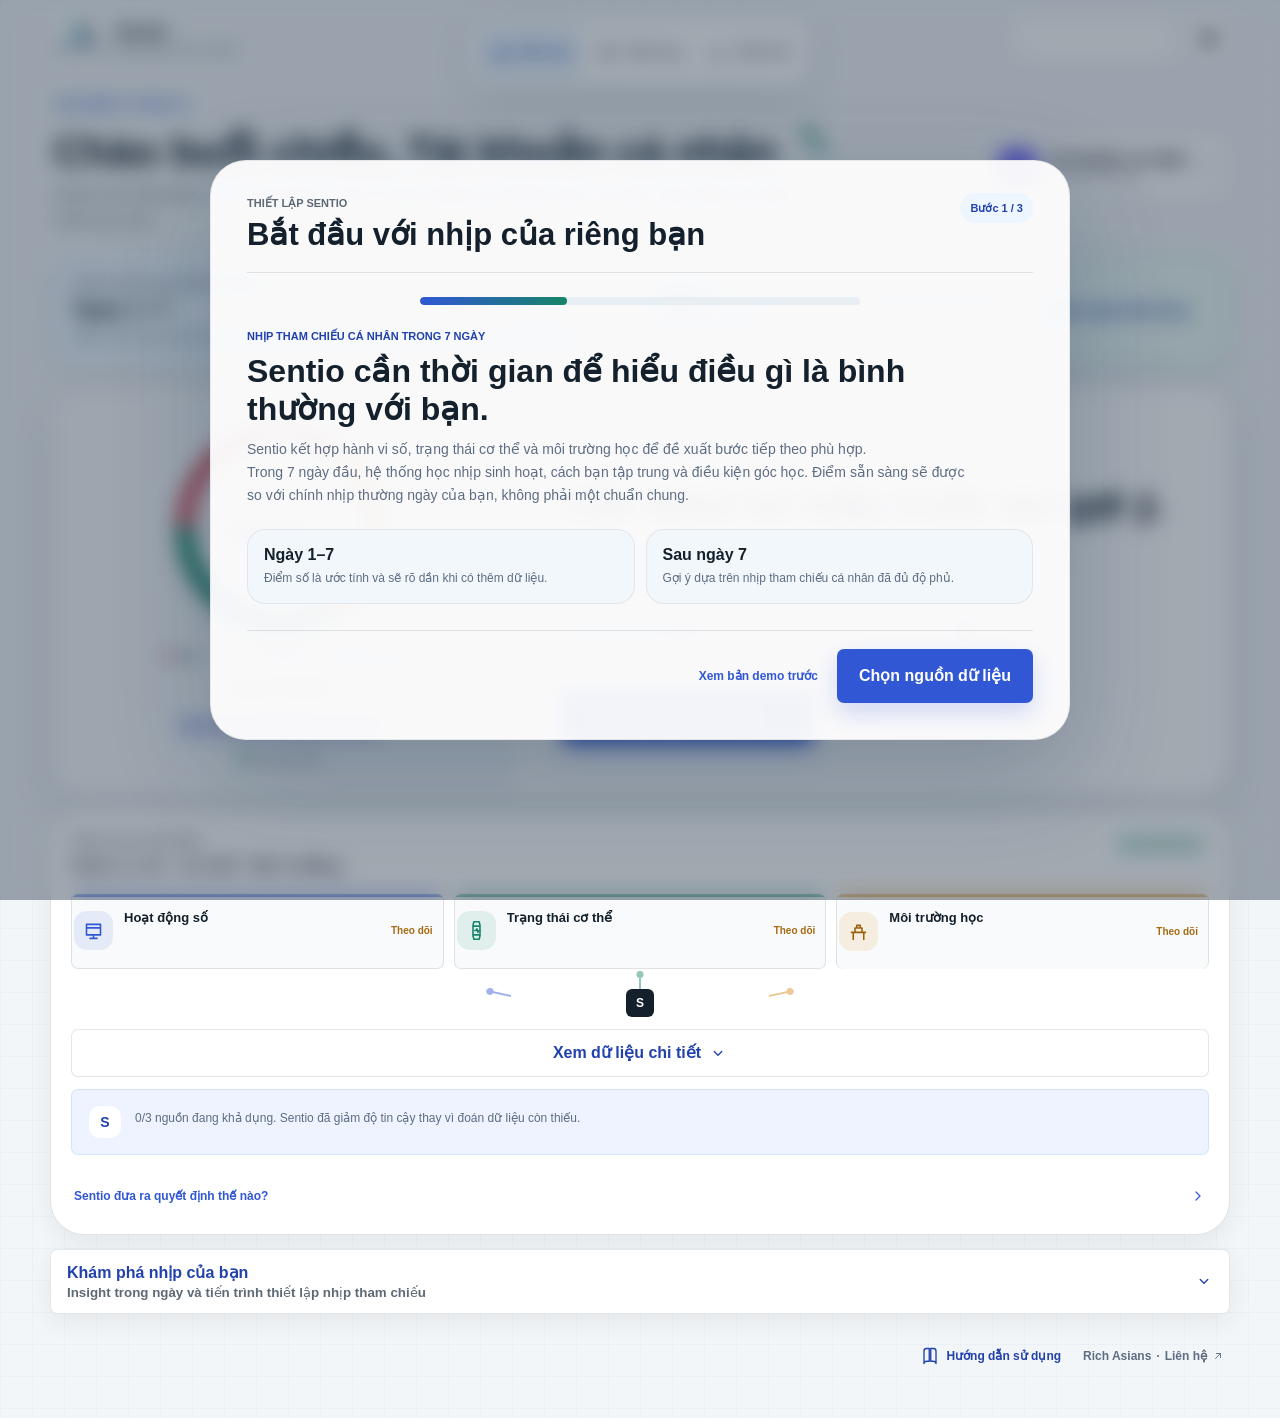
==== index.html @ e5598db5 "Initial commit via Netlify [skip ci]" ====
<!doctype html>
<html lang="vi">
<head>
  <meta charset="utf-8">
  <meta name="viewport" content="width=device-width, initial-scale=1, viewport-fit=cover">
  <meta name="theme-color" content="#f6f7ff">
  <meta name="description" content="Sentio — Study when you're ready.">
  <title>Sentio — Study when you're ready</title>
  <link rel="stylesheet" href="styles.css">
</head>
<body>
  <div class="startup-overlay" id="startupOverlay" aria-live="polite">
    <div class="startup-mark">S</div>
    <p id="startupLabel">Đang đọc tín hiệu hôm nay…</p>
    <div class="startup-line"><i></i></div>
  </div>

  <section class="onboarding-flow" id="onboardingFlow" aria-hidden="true" role="dialog" aria-modal="true" aria-labelledby="onboardingTitle">
    <div class="onboarding-card">
      <header class="onboarding-heading">
        <div>
          <span class="card-label">Thiết lập Sentio</span>
          <h2 id="onboardingTitle">Bắt đầu với nhịp của riêng bạn</h2>
        </div>
        <span id="onboardingStepLabel" aria-live="polite">Bước 1 / 3</span>
      </header>

      <div class="onboarding-progress" aria-hidden="true"><i id="onboardingProgressBar" style="width:33.333%"></i></div>

      <div class="onboarding-step active" data-onboarding-step="1">
        <span class="onboarding-step-kicker">Nhịp tham chiếu cá nhân trong 7 ngày</span>
        <h3>Sentio cần thời gian để hiểu điều gì là bình thường với bạn.</h3>
        <p data-i18n="productDefinition">Sentio kết hợp hành vi số, trạng thái cơ thể và môi trường học để đề xuất bước tiếp theo phù hợp.</p>
        <p>Trong 7 ngày đầu, hệ thống học nhịp sinh hoạt, cách bạn tập trung và điều kiện góc học. Điểm sẵn sàng sẽ được so với chính nhịp thường ngày của bạn, không phải một chuẩn chung.</p>
        <div class="onboarding-principles">
          <div><strong>Ngày 1–7</strong><small>Điểm số là ước tính và sẽ rõ dần khi có thêm dữ liệu.</small></div>
          <div><strong>Sau ngày 7</strong><small>Gợi ý dựa trên nhịp tham chiếu cá nhân đã đủ độ phủ.</small></div>
        </div>
      </div>

      <div class="onboarding-step" data-onboarding-step="2" hidden>
        <span class="onboarding-step-kicker">Chọn nguồn dữ liệu</span>
        <h3>Kết nối những tín hiệu bạn thấy phù hợp.</h3>
        <p>Mỗi nguồn đều có thể bật hoặc tắt riêng. Sentio vẫn hoạt động khi thiếu một nguồn và sẽ nói rõ mức độ tin cậy của quyết định.</p>
        <div class="onboarding-source-list">
          <button type="button" class="onboarding-source" data-onboarding-source="digital" aria-pressed="true">
            <span class="source-icon browser-icon" aria-hidden="true"><svg viewBox="0 0 24 24"><path d="M4 5h16v12H4zM8 21h8M12 17v4M4 9h16"/></svg></span>
            <span><strong>Hành vi số</strong><small>Bản web theo dõi chuyển tab và mức tập trung trong phiên đang mở.</small></span>
            <span class="source-state good" id="setupDigitalStatus">Sẵn sàng trong phiên</span>
          </button>
          <button type="button" class="onboarding-source" data-onboarding-source="body" aria-pressed="false">
            <span class="source-icon wearable-icon" aria-hidden="true"><svg viewBox="0 0 24 24"><path d="M9 2h6l1 4v12l-1 4H9l-1-4V6l1-4Zm-1 5h8M8 17h8"/><path d="M10 12h1.4l1-2 1.2 4 1-2H16"/></svg></span>
            <span><strong>Trạng thái cơ thể</strong><small>Ứng dụng sức khỏe cần kết nối qua điện thoại; bản web chỉ mô phỏng bước kết nối.</small></span>
            <span class="source-state" id="setupBodyStatus">Cần ứng dụng điện thoại</span>
          </button>
          <button type="button" class="onboarding-source" data-onboarding-source="environment" aria-pressed="false">
            <span class="source-icon desk-icon" aria-hidden="true"><svg viewBox="0 0 24 24"><path d="M4 13h16M6 13v8M18 13v8M8 13V8h8v5M10 8V5h4v3"/></svg></span>
            <span><strong>Môi trường học</strong><small>ESP32 tương thích có thể ghép đôi bằng Web Bluetooth trên trình duyệt hỗ trợ.</small></span>
            <span class="source-state" id="setupEnvironmentStatus">Chưa ghép đôi</span>
          </button>
        </div>
      </div>

      <div class="onboarding-step" data-onboarding-step="3" hidden>
        <span class="onboarding-step-kicker">Tên và quyền riêng tư</span>
        <h3>Hoàn tất hồ sơ cá nhân của bạn.</h3>
        <label class="onboarding-field" for="onboardingName">
          <span>Tên hiển thị</span>
          <input id="onboardingName" name="onboardingName" type="text" autocomplete="name" maxlength="40" placeholder="Tên bạn muốn Sentio gọi">
        </label>
        <label class="privacy-consent-row" for="privacyConsent">
          <input id="privacyConsent" type="checkbox">
          <span><strong>Tôi đồng ý cho Sentio dùng các tín hiệu đã chọn để tạo nhịp tham chiếu và gợi ý cá nhân.</strong><small>Bạn có thể rút quyền từng nguồn hoặc xóa dữ liệu bất cứ lúc nào trong Cài đặt.</small></span>
        </label>
        <div class="privacy-summary">
          <strong>Tóm tắt quyền riêng tư</strong>
          <p>Dữ liệu thô được xử lý tại nguồn khi có thể. Prototype chỉ lưu cục bộ các chỉ số tổng hợp cần thiết cho trải nghiệm, không công khai dữ liệu sinh trắc học.</p>
        </div>
        <p class="onboarding-action-hint" id="onboardingActionHint" aria-live="polite">Nhập tên và chọn ô đồng ý để bắt đầu.</p>
      </div>

      <footer class="onboarding-footer">
        <button class="secondary-button" id="onboardingBack" type="button" hidden>Quay lại</button>
        <div class="onboarding-footer-actions">
          <button class="text-link" id="previewDashboard" type="button" data-i18n="previewDemo">Xem bản demo trước</button>
          <button class="primary-button" id="onboardingNext" type="button"><span id="onboardingNextLabel">Chọn nguồn dữ liệu</span></button>
          <button class="primary-button" id="completeOnboarding" type="button" aria-describedby="onboardingActionHint" hidden><span data-i18n="startSevenDays">Bắt đầu 7 ngày thiết lập nhịp</span></button>
        </div>
      </footer>
    </div>
  </section>

  <section class="morning-checkin" id="morningCheckin" aria-hidden="true" role="dialog" aria-modal="true" aria-labelledby="checkinGreeting">
    <div class="checkin-card">
      <span class="checkin-kicker" data-i18n="quickCheckin">Check-in nhanh</span>
      <h2 id="checkinGreeting">Bạn cảm thấy thế nào hôm nay?</h2>
      <p data-i18n="checkinHelp">Một chạm giúp Sentio hiểu trạng thái chủ quan của bạn tốt hơn.</p>
      <div class="checkin-options">
        <button type="button" data-mood="great"><span aria-hidden="true"><svg viewBox="0 0 24 24"><circle cx="12" cy="12" r="9"/><path d="M8 10h.01M16 10h.01M8.5 14c1 1.5 2.2 2 3.5 2s2.5-.5 3.5-2"/></svg></span><strong data-i18n="moodGreat">Rất ổn</strong></button>
        <button type="button" data-mood="okay"><span aria-hidden="true"><svg viewBox="0 0 24 24"><circle cx="12" cy="12" r="9"/><path d="M8 10h.01M16 10h.01M9 15h6"/></svg></span><strong data-i18n="moodOkay">Bình thường</strong></button>
        <button type="button" data-mood="tired"><span aria-hidden="true"><svg viewBox="0 0 24 24"><circle cx="12" cy="12" r="9"/><path d="m7.5 10 2 1 2-1M14 10h3M9 16c1.8-1.3 4.2-1.3 6 0"/></svg></span><strong data-i18n="moodTired">Hơi mệt</strong></button>
      </div>
      <button class="checkin-skip" id="skipCheckin" type="button" data-i18n="skipForNow">Để sau</button>
    </div>
  </section>
  <div class="ambient ambient-a" aria-hidden="true"></div>
  <div class="ambient ambient-b" aria-hidden="true"></div>
  <div class="ambient ambient-c" aria-hidden="true"></div>

  <div class="app" id="app">
    <header class="topbar">
      <button class="brand" type="button" data-view-link="today" aria-label="Sentio home">
        <span class="brand-logo-box" aria-hidden="true">
          <img class="brand-logo-image" src="sentio-logo.jpg" alt="Sentio logo">
        </span>
        <span class="brand-copy">
          <strong>Sentio</strong>
          <small data-i18n="tagline">Study when you're ready.</small>
          <small class="brand-team" data-i18n="brandByTeam">by Rich Asians</small>
        </span>
      </button>

      <div class="top-actions">
        <button class="film-button" id="filmButton" type="button" aria-label="Trình diễn Sentio" title="Trình diễn Sentio">
          <svg viewBox="0 0 24 24" aria-hidden="true"><path d="M8 5v14l11-7Z"/></svg>
          <span data-i18n="filmMode">Trình diễn Sentio</span>
        </button>
        <button class="icon-button" id="settingsButton" type="button" aria-label="Settings" title="Settings">
          <svg viewBox="0 0 24 24" aria-hidden="true"><path d="M12 8.3a3.7 3.7 0 1 0 0 7.4 3.7 3.7 0 0 0 0-7.4Zm8.7 3.7c0-.6-.1-1.2-.2-1.8l-2.1-.8a7.6 7.6 0 0 0-.7-1.2l.4-2.2A9.6 9.6 0 0 0 15 4.2l-1.7 1.4a7.4 7.4 0 0 0-1.4 0l-1.7-1.4A9.6 9.6 0 0 0 7.1 6l.4 2.2c-.3.4-.5.8-.7 1.2l-2.1.8A9.8 9.8 0 0 0 4.5 12c0 .6.1 1.2.2 1.8l2.1.8c.2.4.4.8.7 1.2L7.1 18a9.6 9.6 0 0 0 3.1 1.8l1.7-1.4a7.4 7.4 0 0 0 1.4 0l1.7 1.4a9.6 9.6 0 0 0 3.1-1.8l-.4-2.2c.3-.4.5-.8.7-1.2l2.1-.8c.1-.6.2-1.2.2-1.8Z"/></svg>
        </button>
      </div>
    </header>

    <main class="main">
      <section class="view active" data-view="today" id="todayView">
        <div class="hero-row reveal">
          <div>
            <p class="eyebrow" id="dateLabel">Thứ Ba, 21 tháng 7</p>
            <h1><span id="greetingText">Chào buổi chiều</span>, <span id="profileName">Bạn</span> <span class="greeting-mark" aria-hidden="true"><svg viewBox="0 0 24 24"><path d="m12 3 .8 3.2L16 7l-3.2.8L12 11l-.8-3.2L8 7l3.2-.8L12 3ZM18 12l.6 2.4L21 15l-2.4.6L18 18l-.6-2.4L15 15l2.4-.6L18 12Z"/></svg></span></h1>
            <p class="subcopy" data-i18n="companionIntro">Sentio đã lắng nghe nhịp hôm nay và chọn một bước tiếp theo cho bạn.</p>
          </div>
          <button class="profile-pill" id="profileButton" type="button" aria-haspopup="dialog" aria-controls="profileSheet" aria-expanded="false">
            <span class="avatar" id="profileAvatar">B</span>
            <span>
              <strong id="profilePillName">Bạn</strong>
              <small id="profileModeLabel">Đang huấn luyện</small>
            </span>
            <svg viewBox="0 0 24 24" aria-hidden="true"><path d="m7 10 5 5 5-5"/></svg>
          </button>
        </div>

        <section class="training-banner reveal" id="trainingBanner" aria-labelledby="trainingDayLabel">
          <div class="training-banner-copy">
            <span class="card-label">Sentio đang học nhịp của bạn</span>
            <strong id="trainingDayLabel">Ngày 1 / 7</strong>
            <p id="trainingBannerText">Điểm sẵn sàng hôm nay là ước tính ban đầu. Mỗi ngày có thêm dữ liệu sẽ giúp gợi ý sát với nhịp của riêng bạn hơn.</p>
          </div>
          <div class="training-banner-status">
            <div class="training-progress" aria-hidden="true"><i id="trainingProgressBar" style="width:14.29%"></i></div>
            <small id="trainingCoverage">Độ phủ dữ liệu: 1 / 7 ngày</small>
          </div>
          <button class="secondary-button" id="openTrainingButton" type="button">Xem quá trình học</button>
        </section>

        <div class="dashboard-grid">
          <article class="readiness-card reveal delay-1" id="readinessCard">
            <div class="score-panel">
              <div class="score-ring-wrap decision-dial" id="decisionDial" role="meter" aria-label="Điểm sẵn sàng" aria-valuemin="0" aria-valuemax="100" aria-valuenow="92" style="--score:92">
                <div class="dial-spectrum" aria-hidden="true"></div>
                <span class="dial-marker" aria-hidden="true"></span>
                <svg class="score-ring legacy-progress" viewBox="0 0 200 200" aria-hidden="true">
                  <circle class="ring-progress" id="ringProgress" cx="100" cy="100" r="79"></circle>
                </svg>
                <div class="score-center">
                  <span class="score-number" id="scoreNumber">92</span>
                  <span class="score-out-of">/100</span>
                </div>
              </div>
              <div class="dial-zones" aria-label="Các vùng quyết định">
                <span class="recover"><i></i><small>Nghỉ</small></span>
                <span class="light"><i></i><small>Học nhẹ</small></span>
                <span class="deep"><i></i><small>Tập trung sâu</small></span>
              </div>
              <div class="score-meta">
                <span class="status-badge ready" id="statusBadge">Sẵn sàng học sâu</span>
                <span class="score-delta" id="scoreDelta">+12 so với hôm qua</span><span class="updated"><i></i><span data-i18n="justUpdated">Vừa cập nhật</span></span>
              </div>
            </div>

            <div class="decision-panel">
              <div class="decision-kicker">
                <span class="sparkle" aria-hidden="true"><svg viewBox="0 0 24 24"><path d="m12 3 1.2 5.8L19 10l-5.8 1.2L12 17l-1.2-5.8L5 10l5.8-1.2L12 3Z"/></svg></span>
                <span data-i18n="todaysDecision">Quyết định hôm nay</span>
              </div>
              <h2 id="recommendationTitle">Tiếp tục học — đây là lúc phù hợp.</h2>
              <p id="recommendationText">Thể trạng và góc học đang ổn. Hãy dành 45 phút cho việc cần nhiều tập trung nhất.</p>
              <div class="decision-confidence">
                <span data-i18n="decisionConfidence">Độ tin cậy của quyết định</span>
                <strong id="confidenceValue">92%</strong>
                <div class="confidence-track"><i id="confidenceBar" style="width:92%"></i></div>
              </div>
              <div class="action-row single-action">
                <button class="primary-button" id="primaryAction" type="button">
                  <span id="primaryActionText">Bắt đầu phiên tập trung</span>
                  <svg viewBox="0 0 24 24" aria-hidden="true"><path d="m9 18 6-6-6-6"/></svg>
                </button>
                <button class="secondary-button" id="whyButton" type="button" data-i18n="whyThis">Vì sao?</button>
              </div>
            </div>
          </article>

          <aside class="source-card reveal delay-2">
            <div class="section-title-row">
              <div>
                <span class="card-label" data-i18n="behindDecision">Đứng sau quyết định</span>
                <h2 data-i18n="threeSignalsHuman">Hành vi số · Cơ thể · Môi trường</h2>
              </div>
              <span class="sync-chip"><i></i><span data-i18n="synced">Đã đồng bộ</span></span>
            </div>

            <div class="source-list">
              <button class="source-item" type="button" data-source="browser">
                <span class="source-icon browser-icon" aria-hidden="true">
                  <svg viewBox="0 0 24 24"><path d="M4 5h16v12H4zM8 21h8M12 17v4M4 9h16"/></svg>
                </span>
                <span class="source-copy">
                  <strong data-i18n="digitalActivity">Hoạt động số</strong>
                  <small id="browserDetail">94% tập trung · 3 lần chuyển tab</small>
                </span>
                <span class="source-impact neutral" id="browserImpact">Gần nhịp tham chiếu</span>
                <span class="source-state good" id="browserState" data-i18n="good">Tốt</span>
              </button>

              <button class="source-item" type="button" data-source="wearable" id="wearableSourceButton">
                <span class="source-icon wearable-icon" aria-hidden="true">
                  <svg viewBox="0 0 24 24"><path d="M9 2h6l1 4v12l-1 4H9l-1-4V6l1-4Zm-1 5h8M8 17h8"/><path d="M10 12h1.4l1-2 1.2 4 1-2H16"/></svg>
                </span>
                <span class="source-copy">
                  <strong data-i18n="bodyStatus">Trạng thái cơ thể</strong>
                  <small id="wearableDetail">Health app linked · ngủ 7h32 · nhịp tim ổn định</small>
                </span>
                <span class="source-impact positive" id="wearableImpact">Hỗ trợ readiness</span>
                <span class="source-state good" id="wearableState" data-i18n="good">Tốt</span>
              </button>

              <button class="source-item" type="button" data-source="environment">
                <span class="source-icon desk-icon" aria-hidden="true">
                  <svg viewBox="0 0 24 24"><path d="M4 13h16M6 13v8M18 13v8M8 13V8h8v5M10 8V5h4v3"/></svg>
                </span>
                <span class="source-copy">
                  <strong data-i18n="studyEnvironment">Môi trường học</strong>
                  <small id="deskDetail">410 lux · có mặt tại bàn</small>
                </span>
                <span class="source-impact positive" id="deskImpact">Điều kiện phù hợp</span>
                <span class="source-state good" id="deskState" data-i18n="good">Tốt</span>
              </button>
            </div>

            <div class="signal-convergence" aria-hidden="true">
              <span class="signal-path digital"><i></i></span>
              <span class="signal-path body"><i></i></span>
              <span class="signal-path environment"><i></i></span>
              <b>S</b>
            </div>

            <button class="signal-detail-toggle" id="toggleSignals" type="button" aria-expanded="false">
              <span data-i18n="showSignalDetails">Xem dữ liệu chi tiết</span>
              <svg viewBox="0 0 24 24" aria-hidden="true"><path d="m7 10 5 5 5-5"/></svg>
            </button>

            <div class="fusion-summary" id="fusionSummary" role="status" aria-live="polite">
              <span class="fusion-mark" aria-hidden="true">S</span>
              <p id="fusionSummaryText">Thể trạng gần nhịp tham chiếu và ánh sáng phù hợp đang hỗ trợ bạn; hoạt động số chưa cho thấy dấu hiệu gián đoạn đáng kể.</p>
            </div>

            <button class="text-link" id="howItWorksButton" type="button">
              <span data-i18n="howItWorks">Sentio đưa ra quyết định thế nào?</span>
              <svg viewBox="0 0 24 24" aria-hidden="true"><path d="m9 18 6-6-6-6"/></svg>
            </button>
          </aside>
        </div>

        <button class="insight-toggle reveal delay-3" id="toggleInsights" type="button" aria-expanded="false" aria-controls="companionInsights">
          <span><strong data-i18n="exploreRhythm">Khám phá nhịp của bạn</strong><small data-i18n="exploreRhythmHelp">Insight trong ngày và tiến trình thiết lập nhịp tham chiếu</small></span>
          <svg viewBox="0 0 24 24" aria-hidden="true"><path d="m7 10 5 5 5-5"/></svg>
        </button>

        <section class="companion-grid reveal delay-3" id="companionInsights" hidden>
          <article class="daily-story-card">
            <div class="section-title-row">
              <div>
                <span class="card-label" data-i18n="todayStory">Câu chuyện hôm nay</span>
                <h2 data-i18n="whatSentioNoticed">Sentio đã nhận thấy gì?</h2>
              </div>
              <span class="story-orb" aria-hidden="true">✦</span>
            </div>
            <ul class="story-list" id="storyList"></ul>
            <p class="story-conclusion" id="insightText">Bạn thường giữ tập trung lâu hơn vào buổi tối khi đã tắt thông báo điện thoại.</p>
          </article>

          <article class="baseline-card">
            <div class="section-title-row">
              <div>
                <span class="card-label" data-i18n="personalBaselineLabel">Nhịp tham chiếu cá nhân</span>
                <h2 data-i18n="learningYou">Sentio đang học nhịp của bạn</h2>
              </div>
              <span class="baseline-status" id="baselineStatus">Đã thiết lập</span>
            </div>
            <div class="baseline-progress-row">
              <strong id="baselineDay">Ngày 7 / 7</strong>
              <span id="baselineAccuracy">Độ chính xác đang cải thiện</span>
            </div>
            <div class="baseline-progress"><i id="baselineProgressBar" style="width:100%"></i></div>
            <div class="decision-timeline">
              <div><span>07:30</span><strong data-i18n="timelineWake">Thức dậy</strong></div>
              <i>→</i>
              <div><span>08:10</span><strong data-i18n="timelineSync">Đồng bộ cơ thể</strong></div>
              <i>→</i>
              <div><span>08:15</span><strong data-i18n="timelineSense">Nhận diện môi trường</strong></div>
              <i>→</i>
              <div><span>08:16</span><strong data-i18n="timelineDecision">Tạo quyết định</strong></div>
            </div>
          </article>
        </section>
      </section>

      <section class="view" data-view="focus" id="focusView">
        <div class="view-heading reveal">
          <div>
            <p class="eyebrow" data-i18n="currentMission">Nhiệm vụ hiện tại</p>
            <h1 data-i18n="stayWithOneThing">Ở lại với một việc.</h1>
            <p class="subcopy" id="focusSubtitle">Sentio sẽ theo dõi nhẹ nhàng và chỉ nhắc khi thực sự cần.</p>
          </div>
          <span class="live-pill"><i></i><span data-i18n="live">Trực tiếp</span></span>
        </div>

        <div class="focus-layout">
          <article class="timer-card reveal delay-1">
            <div class="task-row">
              <label for="taskSelect" data-i18n="currentTask">Việc đang làm</label>
              <select id="taskSelect">
                <option value="reading" data-i18n-option="reading">Đọc và ôn nhẹ</option>
                <option value="coding" data-i18n-option="coding">Lập trình</option>
                <option value="economics" data-i18n-option="economics">Kinh tế học</option>
                <option value="language" data-i18n-option="languageStudy">Ngoại ngữ</option>
              </select>
            </div>

            <div class="timer-orbit" id="timerOrbit">
              <span class="orbit-dot dot-a"></span>
              <span class="orbit-dot dot-b"></span>
              <span class="orbit-dot dot-c"></span>
              <div class="timer-display" id="timerDisplay">45:00</div>
              <small id="timerLabel" data-i18n="readyWhenYouAre">Bắt đầu khi bạn sẵn sàng</small>
            </div>

            <div class="timer-controls">
              <button class="round-button" id="resetTimer" type="button" aria-label="Reset timer">
                <svg viewBox="0 0 24 24" aria-hidden="true"><path d="M4 4v6h6M5.4 15a8 8 0 1 0 .8-8L4 10"/></svg>
              </button>
              <button class="play-button" id="playTimer" type="button" aria-label="Start timer">
                <svg class="play-symbol" viewBox="0 0 24 24" aria-hidden="true"><path d="m9 6 9 6-9 6V6Z"/></svg>
                <svg class="pause-symbol" viewBox="0 0 24 24" aria-hidden="true"><path d="M8 6h3v12H8zM13 6h3v12h-3z"/></svg>
              </button>
              <button class="round-button" id="finishTimer" type="button" aria-label="Finish session">
                <svg viewBox="0 0 24 24" aria-hidden="true"><path d="m5 12 4 4L19 6"/></svg>
              </button>
            </div>
          </article>

          <aside class="live-monitor reveal delay-2">
            <div class="section-title-row">
              <div>
                <span class="card-label" data-i18n="gentleAccountability">Theo dõi cam kết nhẹ nhàng</span>
                <h2 data-i18n="sentioKeepsWatch">Sentio giữ nhịp cùng bạn</h2>
              </div>
            </div>

            <div class="monitor-stat">
              <span data-i18n="continuityEstimate">Ước tính duy trì tập trung</span>
              <strong id="liveFocusValue">94%</strong>
              <div class="progress-track"><i id="liveFocusBar" style="width:94%"></i></div>
            </div>
            <div class="monitor-grid">
              <div><span data-i18n="pageDepartures">Lần rời trang</span><strong id="liveTabsValue">3</strong></div>
              <div><span data-i18n="light">Ánh sáng</span><strong id="liveLightValue">410 lux</strong></div>
              <div><span data-i18n="presence">Có mặt</span><strong id="livePresenceValue" data-i18n="detected">Có</strong></div>
              <div><span data-i18n="bodyState">Thể trạng</span><strong id="liveBodyValue" data-i18n="stable">Ổn định</strong></div>
            </div>

            <div class="nudge-card" id="nudgeCard" role="status" aria-live="polite" aria-atomic="true">
              <span class="nudge-emoji" aria-hidden="true"><svg viewBox="0 0 24 24"><path d="M19 4C11 4 6 8 6 15c0 2.2 1.8 4 4 4 7 0 9-7 9-15ZM5 21c2-6 6-10 11-13"/></svg></span>
              <div>
                <strong id="nudgeTitle">Mọi thứ đang ổn.</strong>
                <p id="nudgeText">Sentio sẽ không làm phiền khi bạn đang tập trung tốt.</p>
                <small id="nudgeReason">Chuyển tab, ánh sáng và trạng thái cơ thể vẫn trong nhịp thường ngày của bạn.</small>
              </div>
              <div class="nudge-actions">
                <button id="nudgeAction" type="button">Tiếp tục tập trung</button>
                <button class="text-link" id="nudgeDismiss" type="button">Bỏ qua</button>
              </div>
            </div>

            <section class="attention-log" aria-labelledby="attentionLogTitle">
              <div class="section-title-row compact">
                <div>
                  <span class="card-label">Dòng sự kiện</span>
                  <h3 id="attentionLogTitle">Những thay đổi đáng chú ý</h3>
                </div>
              </div>
              <ol id="focusEventTimeline" aria-live="polite"></ol>
              <p id="focusEventEmpty">Chưa có thay đổi nào cần bạn chú ý. Sentio đang theo dõi nhẹ nhàng ở nền.</p>
            </section>
          </aside>
        </div>
      </section>

      <section class="view" data-view="progress" id="progressView">
        <div class="view-heading reveal">
          <div>
            <p class="eyebrow" data-i18n="thisWeek">Tuần này</p>
            <h1 data-i18n="progressTitleNew">Bạn đang học đúng nhịp hơn.</h1>
            <p class="subcopy" data-i18n="progressSubtitleNew">Những thay đổi nhỏ trong quá trình học, không phải lời hứa về điểm số.</p>
          </div>
          <span class="week-chip"><span id="weekRange">15–21 tháng 7</span><small> · 7 <span data-i18n="days">ngày</span></small></span>
        </div>

        <div class="weekly-summary-grid reveal delay-1">
          <article class="weekly-hero-card">
            <span class="card-label" data-i18n="biggestChange">Thay đổi nổi bật nhất</span>
            <strong id="changeHeadline">Ít bị ngắt quãng hơn</strong>
            <div class="weekly-change-value"><span id="beforeValue">9</span><i>→</i><span id="afterValue">3</span></div>
            <small id="beforeLabel">lần gián đoạn / phiên</small>
            <p id="progressNote">Bạn không cần ép mình ngồi lâu hơn; điều thay đổi là bắt đầu vào lúc phù hợp và ít bị kéo khỏi bài học.</p>
          </article>

          <article class="weekly-stat-card">
            <span class="card-label" data-i18n="averageReadiness">Điểm sẵn sàng trung bình</span>
            <strong id="weeklyAverage">84</strong>
            <small id="trendValue">+12%</small>
          </article>

          <article class="weekly-stat-card">
            <span class="card-label" data-i18n="consistentDays">Ngày giữ đúng nhịp</span>
            <strong id="consistentDaysValue">6</strong>
            <small data-i18n="outOfSeven">trên 7 ngày</small>
          </article>
        </div>

        <section class="weekly-wins-grid reveal delay-2" id="weeklyWinsGrid" aria-labelledby="weeklyWinsTitle">
          <h2 class="sr-only" id="weeklyWinsTitle">Những tiến bộ trong tuần</h2>
          <article class="weekly-win-card">
            <span class="card-label">Ít gián đoạn hơn</span>
            <strong id="weeklyInterruptions">3 lần / phiên</strong>
            <p>Số lần bị kéo khỏi việc đang làm đã giảm so với tuần trước.</p>
            <small>So với nhịp tham chiếu cá nhân, không so với người khác.</small>
          </article>
          <article class="weekly-win-card">
            <span class="card-label">Giữ đúng nhịp</span>
            <strong id="weeklyRhythm">6 / 7 ngày</strong>
            <p>Bạn bắt đầu việc cần tập trung vào những thời điểm cơ thể và môi trường phù hợp hơn.</p>
            <small>Một chuỗi ổn định, không phải mục tiêu phải hoàn hảo.</small>
          </article>
          <article class="weekly-win-card">
            <span class="card-label">Dừng đúng lúc</span>
            <strong id="weeklyHealthyStops">2 lần</strong>
            <p>Bạn đã kết thúc phiên khi mức tập trung giảm, thay vì cố kéo dài trong mệt mỏi.</p>
            <small>Phục hồi hợp lý cũng là một phần của tiến bộ.</small>
          </article>
        </section>

        <section class="history-card reveal delay-2">
          <div class="section-title-row">
            <div>
              <span class="card-label" data-i18n="recentRhythm">Nhịp gần đây</span>
              <h2 id="progressProfileTitle">Nhịp học của bạn</h2>
            </div>
            <span class="trend-up" id="historyTrend">Ổn định hơn</span>
          </div>
          <div class="history-list" id="historyList"></div>
          <div class="chart-wrap legacy-chart" aria-hidden="true">
            <svg id="trendChart" viewBox="0 0 700 260"><path class="chart-area" id="chartArea"></path><path class="chart-line" id="chartLine"></path><g id="chartDots"></g></svg>
          </div>
          <span id="afterLabel" class="sr-only"></span>
        </section>

        <section class="self-awareness-card reveal delay-3" id="selfAwarenessCard">
          <div class="section-title-row">
            <div>
              <span class="card-label">Điều Sentio đang học được</span>
              <h2>Những khuôn mẫu riêng trong nhịp của bạn</h2>
            </div>
          </div>
          <ul class="self-awareness-insights" id="selfAwarenessInsights">
            <li><strong>Bạn thường vào nhịp nhanh hơn khi ánh sáng ổn định.</strong><span>Quan sát từ các phiên trong tuần này; đây là mối liên hệ, không phải kết luận y khoa.</span></li>
            <li><strong>Các phiên ít chuyển tab thường kết thúc đúng kế hoạch hơn.</strong><span>Sentio sẽ tiếp tục kiểm tra khuôn mẫu này khi nhịp tham chiếu đầy đủ hơn.</span></li>
            <li><strong>Nghỉ sớm khi mệt giúp phiên tiếp theo ổn định hơn.</strong><span>Dừng đúng lúc được ghi nhận như một lựa chọn tích cực.</span></li>
          </ul>
        </section>
      </section>

      <section class="view film-view" data-view="film" id="filmView" aria-label="Sentio Film Mode">
        <div class="film-stage" id="filmStage">
          <section class="film-scene active" data-scene="system" id="sceneSystem" aria-hidden="false" aria-label="Scene 4: Sentio system">
            <div class="scene-caption">
              <span data-i18n="sceneFour">Cảnh 4</span>
              <h1 data-i18n="whySentioExists">Đó là lý do Sentio được tạo ra.</h1>
              <p data-i18n="systemSubtitle">Ba nhóm tín hiệu được kết hợp thành một quyết định dễ hiểu.</p>
            </div>

            <div class="system-flow">
              <div class="input-stack">
                <div class="flow-node browser-node">
                  <span class="flow-icon"><svg viewBox="0 0 24 24"><path d="M4 5h16v12H4zM4 9h16M9 21h6M12 17v4"/></svg></span>
                  <div><strong data-i18n="browserExtension">Browser Extension</strong><small data-i18n="browserFlow">Hành vi số và chuyển tab</small></div>
                  <i class="pulse-dot"></i>
                </div>
                <div class="flow-node watch-node">
                  <span class="flow-icon"><svg viewBox="0 0 24 24"><path d="M9 2h6l1 4v12l-1 4H9l-1-4V6l1-4Zm1 10h1.3l1-2 1.2 4 1-2H16"/></svg></span>
                  <div><strong data-i18n="smartwatch">Smartwatch</strong><small data-i18n="watchFlow">Giấc ngủ, nhịp tim, HRV</small></div>
                  <i class="pulse-dot"></i>
                </div>
                <div class="flow-node sensor-node">
                  <span class="flow-icon"><svg viewBox="0 0 24 24"><path d="M4 13h16M6 13v8M18 13v8M8 13V8h8v5M10 8V5h4v3"/></svg></span>
                  <div><strong>ESP32</strong><small data-i18n="sensorFlow">Có mặt, ánh sáng, môi trường</small></div>
                  <i class="pulse-dot"></i>
                </div>
              </div>

              <div class="flow-lines" aria-hidden="true">
                <div class="flow-line line-a"><i></i></div>
                <div class="flow-line line-b"><i></i></div>
                <div class="flow-line line-c"><i></i></div>
              </div>

              <div class="engine-node">
                <span class="engine-orbit orbit-one"></span>
                <span class="engine-orbit orbit-two"></span>
                <span class="engine-core">S</span>
                <strong data-i18n="readinessEngine">Readiness Engine</strong>
                <small data-i18n="personalBaseline">Học nhịp tham chiếu cá nhân</small>
              </div>

              <div class="flow-arrow"><i></i></div>

              <div class="output-stack">
                <div class="output-node score-output"><span>01</span><div><strong data-i18n="readinessScore">Điểm sẵn sàng</strong><small>0–100</small></div></div>
                <div class="output-node suggestion-output"><span>02</span><div><strong data-i18n="personalSuggestion">Gợi ý cá nhân</strong><small data-i18n="rightNextStep">Bước tiếp theo phù hợp</small></div></div>
                <div class="output-node account-output"><span>03</span><div><strong>Theo dõi cam kết</strong><small data-i18n="continuousCheck">Theo dõi và điều chỉnh</small></div></div>
              </div>
            </div>
          </section>

          <section class="film-scene" data-scene="people" id="scenePeople" aria-hidden="true" aria-label="Scene 5: Three profiles">
            <div class="scene-caption compact">
              <span data-i18n="sceneFive">Cảnh 5</span>
              <h1 data-i18n="sameSystemDifferentAnswer">Cùng một hệ thống. Ba câu trả lời khác nhau.</h1>
              <p data-i18n="peopleSubtitle">Mỗi người nhận một bước tiếp theo dựa trên trạng thái thật của họ.</p>
              <small class="scene-demo-note" data-i18n="demoDisclosure">Kịch bản mô phỏng để minh họa cách Sentio ra quyết định; không phải kết quả nghiên cứu người dùng.</small>
            </div>
            <div class="people-grid" id="peopleGrid"></div>
            <section class="person-case-study" id="personCaseStudy" tabindex="-1" aria-live="polite" aria-labelledby="caseStudyName" hidden></section>
          </section>

          <section class="film-scene" data-scene="week" id="sceneWeek" aria-hidden="true" aria-label="Scene 6: One week later">
            <div class="scene-caption compact">
              <span data-i18n="sceneSix">Cảnh 6</span>
              <h1 data-i18n="oneWeekNoMagic">Một tuần sau — không có phép màu, chỉ có thói quen tốt hơn.</h1>
              <p data-i18n="weekSubtitle">Ít trì hoãn hơn, bớt cảm giác tội lỗi và hiểu bản thân rõ hơn.</p>
              <small class="scene-demo-note" data-i18n="demoDisclosure">Kịch bản mô phỏng để minh họa cách Sentio ra quyết định; không phải kết quả nghiên cứu người dùng.</small>
            </div>
            <div class="week-film-grid" id="weekFilmGrid"></div>
            <div class="ethical-note"><span aria-hidden="true">✓</span><span data-i18n="noGradeClaim">Sentio không tuyên bố làm tăng điểm số; sản phẩm giúp cải thiện quá trình tự học.</span></div>
          </section>

          <section class="film-scene end-scene" data-scene="end" id="sceneEnd" aria-hidden="true" aria-label="Scene 7: Sentio ending">
            <div class="end-logo">
              <span class="end-logo-wrap" aria-hidden="true"><img class="end-logo-image" src="sentio-logo.jpg" alt="Sentio logo"></span>
              <h1>Sentio</h1>
              <p data-i18n="endValueProp">Học đúng lúc. Nghỉ đúng lúc. Hiểu nhịp của chính mình.</p>
              <small class="end-tagline">Study when you're ready.</small>
              <div class="team-credit" aria-label="Team Rich Asians">
                <span class="team-credit-label" data-i18n="createdBy">Created by</span>
                <strong data-i18n="builtByTeam">Rich Asians</strong>
              </div>
            </div>
          </section>
        </div>

        <div class="film-controller" id="filmController" role="toolbar" aria-label="Film Mode scene controls">
          <button class="controller-close" id="exitFilm" type="button" aria-label="Exit Film Mode" title="Exit Film Mode">
            <svg viewBox="0 0 24 24"><path d="m6 6 12 12M18 6 6 18"/></svg>
          </button>
          <div class="scene-steps" role="group" aria-label="Choose a scene">
            <button class="scene-step active" data-scene-target="system" type="button" aria-controls="sceneSystem"><span>4</span><small data-i18n="system">Hệ thống</small></button>
            <button class="scene-step" data-scene-target="people" type="button" aria-controls="scenePeople"><span>5</span><small data-i18n="threeProfiles">3 nhân vật</small></button>
            <button class="scene-step" data-scene-target="week" type="button" aria-controls="sceneWeek"><span>6</span><small data-i18n="oneWeek">1 tuần</small></button>
            <button class="scene-step" data-scene-target="end" type="button" aria-controls="sceneEnd"><span>7</span><small data-i18n="ending">Kết</small></button>
          </div>
          <button class="controller-auto" id="toggleFilmAuto" type="button" aria-label="Tiếp tục trình diễn" title="Tiếp tục trình diễn" aria-pressed="false">
            <svg class="auto-pause-icon" viewBox="0 0 24 24" aria-hidden="true"><path d="M9 5v14M15 5v14"/></svg>
            <svg class="auto-play-icon" viewBox="0 0 24 24" aria-hidden="true"><path d="M8 5v14l11-7Z"/></svg>
          </button>
          <button class="next-scene" id="nextScene" type="button" aria-label="Next Film Mode scene" title="Next scene"><span data-i18n="nextScene">Cảnh tiếp theo</span><svg viewBox="0 0 24 24" aria-hidden="true"><path d="m9 18 6-6-6-6"/></svg></button>
        </div>
      </section>
    <footer class="app-footer" id="appFooter">
      <button class="footer-guide" id="footerGuideButton" type="button">
        <svg viewBox="0 0 24 24" aria-hidden="true"><path d="M4 5.5A3.5 3.5 0 0 1 7.5 2H11v17H7.5A3.5 3.5 0 0 0 4 22V5.5ZM20 5.5A3.5 3.5 0 0 0 16.5 2H13v17h3.5A3.5 3.5 0 0 1 20 22V5.5Z"/></svg>
        <span data-i18n="userGuide">Hướng dẫn sử dụng</span>
      </button>
      <a class="footer-contact" href="https://www.facebook.com/usernamengp/" target="_blank" rel="noopener noreferrer" aria-label="Rich Asians — Facebook contact">
        <span data-i18n="builtByTeam">Rich Asians</span>
        <span aria-hidden="true">·</span>
        <span data-i18n="contactShort">Liên hệ</span>
        <svg viewBox="0 0 24 24" aria-hidden="true"><path d="M7 17 17 7M9 7h8v8"/></svg>
      </a>
    </footer>

    </main>

    <nav class="bottom-nav" aria-label="Primary navigation">
      <button class="nav-item active" type="button" data-view-link="today">
        <svg viewBox="0 0 24 24" aria-hidden="true"><path d="M4 11 12 4l8 7v9H4v-9Z"/><path d="M9 20v-6h6v6"/></svg>
        <span data-i18n="today">Hôm nay</span>
      </button>
      <button class="nav-item" type="button" data-view-link="focus">
        <svg viewBox="0 0 24 24" aria-hidden="true"><circle cx="12" cy="12" r="8"/><circle cx="12" cy="12" r="3"/><path d="M12 2v2M12 20v2M2 12h2M20 12h2"/></svg>
        <span data-i18n="focus">Tập trung</span>
      </button>
      <button class="nav-item" type="button" data-view-link="progress">
        <svg viewBox="0 0 24 24" aria-hidden="true"><path d="M4 19V9M10 19V5M16 19v-7M22 19H2"/></svg>
        <span data-i18n="progress">Tiến trình</span>
      </button>
    </nav>
  </div>

  <div class="backdrop" id="backdrop"></div>

  <section class="sheet" id="profileSheet" aria-hidden="true" role="dialog" aria-modal="true" aria-labelledby="profileSheetTitle">
    <div class="sheet-handle"></div>
    <div class="sheet-heading"><div><span class="card-label">Hồ sơ Sentio</span><h2 id="profileSheetTitle">Bạn muốn xem ai?</h2></div><button class="sheet-close" data-close-sheet type="button" aria-label="Đóng hồ sơ"><svg viewBox="0 0 24 24"><path d="m6 6 12 12M18 6 6 18"/></svg></button></div>
    <p class="sheet-intro">Chạm một hồ sơ để xem ngay trạng thái, tín hiệu và gợi ý phù hợp của người đó.</p>
    <div class="profile-options" id="profileOptions" aria-label="Chọn hồ sơ Sentio"></div>
    <div class="profile-settings-label"><span>Tài khoản cá nhân</span><small>Thiết lập nhịp tham chiếu và quyền riêng tư của bạn</small></div>
    <div class="account-summary-card">
      <span class="avatar" aria-hidden="true">B</span>
      <div><span>Tên hiển thị</span><strong id="accountName">Bạn</strong><small>Chỉ hiển thị trong trải nghiệm cá nhân của bạn.</small></div>
    </div>
    <div class="account-baseline-card">
      <div class="section-title-row compact"><div><span class="card-label">Nhịp tham chiếu cá nhân</span><h3 id="accountBaselineDay">Ngày 1 / 7</h3></div><span class="baseline-status">Đang thiết lập</span></div>
      <div class="baseline-progress" aria-hidden="true"><i id="accountBaselineProgress" style="width:14.29%"></i></div>
      <p>Mỗi ngày có dữ liệu hợp lệ sẽ tăng độ phủ; thiếu một nguồn không làm mất tiến trình.</p>
    </div>
    <div class="sheet-actions">
      <button class="secondary-button" id="restartOnboarding" type="button">Thiết lập lại onboarding</button>
      <button class="text-link" id="openDemoScenarios" type="button">Mở các kịch bản demo trong Film Mode</button>
    </div>
  </section>

  <section class="sheet guide-sheet" id="userGuideSheet" aria-hidden="true" role="dialog" aria-modal="true" aria-labelledby="userGuideTitle">
    <div class="sheet-handle"></div>
    <div class="sheet-heading"><div><span class="card-label">Sentio</span><h2 id="userGuideTitle" data-i18n="userGuide">Hướng dẫn sử dụng</h2></div><button class="sheet-close" data-close-sheet type="button" aria-label="Đóng hướng dẫn"><svg viewBox="0 0 24 24"><path d="m6 6 12 12M18 6 6 18"/></svg></button></div>
    <p class="sheet-intro" data-i18n="guideIntro">Sentio chỉ cần một quy trình ngắn: xem trạng thái, đọc gợi ý và chọn bước tiếp theo phù hợp.</p>
    <ol class="guide-steps">
      <li><span>1</span><div><strong data-i18n="guideSetupTitle">Thiết lập lần đầu</strong><p data-i18n="guideSetupText">Đi qua 3 bước: hiểu nhịp tham chiếu 7 ngày, chọn nguồn dữ liệu, rồi nhập tên và đồng ý quyền sử dụng dữ liệu.</p></div></li>
      <li><span>2</span><div><strong data-i18n="guideTodayTitle">Xem trạng thái hôm nay</strong><p data-i18n="guideTodayText">Trang Hôm nay cho biết điểm sẵn sàng, lý do chính và đúng một hành động được đề xuất.</p></div></li>
      <li><span>3</span><div><strong data-i18n="guideFocusTitle">Bắt đầu một phiên</strong><p data-i18n="guideFocusText">Chọn nút hành động hoặc tab Tập trung, sau đó bắt đầu, tạm dừng hay kết thúc bộ đếm khi cần.</p></div></li>
      <li><span>4</span><div><strong data-i18n="guideSignalsTitle">Kiểm tra nguồn tín hiệu</strong><p data-i18n="guideSignalsText">Chạm Hành vi số, Cơ thể hoặc Môi trường để xem trạng thái kết nối và dữ liệu đang dùng.</p></div></li>
      <li><span>5</span><div><strong data-i18n="guideProfilesTitle">Xem các tình huống mẫu</strong><p data-i18n="guideProfilesText">Mở mũi tên hồ sơ để chuyển giữa tài khoản của bạn và Linh, Nam, Mai. Ba hồ sơ này là dữ liệu mô phỏng.</p></div></li>
      <li><span>6</span><div><strong data-i18n="guideProgressTitle">Theo dõi và quản lý dữ liệu</strong><p data-i18n="guideProgressText">Tab Tiến trình tổng hợp thói quen. Cài đặt cho phép quản lý kết nối, xuất hoặc xóa dữ liệu cục bộ.</p></div></li>
    </ol>
    <div class="guide-boundary"><strong data-i18n="guideBoundaryTitle">Giới hạn của prototype</strong><p data-i18n="guideBoundaryText">Sentio hỗ trợ quyết định học tập, không chẩn đoán y khoa. Dữ liệu smartwatch hiện được mô phỏng; ESP32 cần thiết bị tương thích.</p></div>
  </section>

  <section class="sheet" id="whySheet" aria-hidden="true" role="dialog" aria-modal="true" aria-labelledby="whySheetTitle">
    <div class="sheet-handle"></div>
    <div class="sheet-heading"><div><span class="card-label" data-i18n="transparentScore">Điểm số minh bạch</span><h2 id="whySheetTitle" data-i18n="whyThisScore">Vì sao có điểm này?</h2></div><button class="sheet-close" data-close-sheet type="button" aria-label="Close"><svg viewBox="0 0 24 24"><path d="m6 6 12 12M18 6 6 18"/></svg></button></div>
    <div class="score-comparison-grid" aria-label="So sánh điểm sẵn sàng với nhịp tham chiếu cá nhân">
      <div><span>Điểm sẵn sàng hiện tại</span><strong id="scoreComparisonCurrent">92</strong><small>Trạng thái được ước tính từ dữ liệu mới nhất.</small></div>
      <div><span>Nhịp tham chiếu cá nhân</span><strong id="scoreComparisonBaseline">88</strong><small>Nhịp thường ngày của chính bạn.</small></div>
    </div>
    <div class="baseline-box"><span data-i18n="personalBaselineLabel">Nhịp tham chiếu cá nhân</span><strong id="baselineValue">88</strong><small data-i18n="baselineHelp">Sentio so sánh hôm nay với nhịp thường ngày của chính bạn, không dùng một chuẩn chung cho tất cả.</small></div>
    <div class="decision-coverage-card"><span>Độ phủ dữ liệu cho quyết định này</span><strong id="decisionDataCoverage">3 / 3 nguồn</strong><small>Độ phủ cao hơn giúp gợi ý đáng tin cậy hơn, nhưng không biến Sentio thành công cụ chẩn đoán.</small></div>
    <p class="missing-signals-note" id="missingSignalsNote" role="status">Không có nguồn nào bị thiếu trong lần cập nhật gần nhất.</p>
    <div class="factor-list" id="factorList"></div>
    <p class="privacy-copy"><span aria-hidden="true"><svg viewBox="0 0 24 24"><rect x="5" y="10" width="14" height="10" rx="2"/><path d="M8 10V7a4 4 0 0 1 8 0v3M12 14v2"/></svg></span><span data-i18n="privacyCopy">Dữ liệu sinh trắc học thô không được hiển thị công khai và chỉ dùng để tạo chỉ số dẫn xuất.</span></p>
  </section>

  <section class="sheet" id="howSheet" aria-hidden="true" role="dialog" aria-modal="true" aria-labelledby="howSheetTitle">
    <div class="sheet-handle"></div>
    <div class="sheet-heading"><div><span class="card-label">Sentio</span><h2 id="howSheetTitle" data-i18n="simpleLogic">Logic đơn giản, cá nhân hóa</h2></div><button class="sheet-close" data-close-sheet type="button" aria-label="Close"><svg viewBox="0 0 24 24"><path d="m6 6 12 12M18 6 6 18"/></svg></button></div>
    <div class="mini-flow">
      <div><span>1</span><strong data-i18n="collect">Thu thập</strong><small data-i18n="collectDesc">Browser, wearable và ESP32</small></div>
      <i>→</i>
      <div><span>2</span><strong data-i18n="compareBaseline">So với nhịp tham chiếu</strong><small data-i18n="compareDesc">Nhịp riêng của từng người</small></div>
      <i>→</i>
      <div><span>3</span><strong data-i18n="suggest">Gợi ý</strong><small data-i18n="suggestDesc">Một bước tiếp theo rõ ràng</small></div>
      <i>→</i>
      <div><span>4</span><strong>Theo dõi cam kết</strong><small data-i18n="adjustDesc">Theo dõi và điều chỉnh</small></div>
    </div>
    <p class="prototype-note"><strong data-i18n="prototypeModel">Prototype Readiness Model.</strong> <span data-i18n="notMedical">Đây không phải công cụ chẩn đoán y khoa.</span></p>
  </section>


  <section class="sheet" id="healthSheet" aria-hidden="true" role="dialog" aria-modal="true" aria-labelledby="healthSheetTitle">
    <div class="sheet-handle"></div>
    <div class="sheet-heading">
      <div>
        <span class="card-label">Native bridge demo</span>
        <h2 id="healthSheetTitle">Health app và smartwatch</h2>
      </div>
      <button class="sheet-close" data-close-sheet type="button" aria-label="Close"><svg viewBox="0 0 24 24"><path d="m6 6 12 12M18 6 6 18"/></svg></button>
    </div>
    <p class="sheet-intro">Trình duyệt không thể đọc trực tiếp Apple Health hoặc Health Connect. Prototype này mô phỏng kết nối cần có qua ứng dụng điện thoại và không tuyên bố đã kết nối dữ liệu đồng hồ thật.</p>

    <div class="connection-status-card" role="status" aria-live="polite">
      <span>Trạng thái kết nối</span>
      <strong id="healthConnectionStatus">Chưa kết nối · đang dùng dữ liệu minh họa</strong>
    </div>

    <div class="health-hero">
      <div class="health-hero-copy">
        <span class="card-label">Luồng kết nối qua điện thoại</span>
        <h3>Smartwatch → Health app → Sentio</h3>
        <p>Bước kết nối dưới đây minh họa trải nghiệm cấp quyền. Tích hợp thật cần ứng dụng native và API sức khỏe tương ứng.</p>
      </div>
      <span class="sync-chip"><i></i><span id="healthSyncTime">Chưa đồng bộ</span></span>
    </div>

    <div class="health-flow-cards">
      <div class="health-flow-card">
        <span class="health-flow-icon" aria-hidden="true"><svg viewBox="0 0 24 24"><path d="M9 2h6l1 4v12l-1 4H9l-1-4V6l1-4Zm-1 5h8M8 17h8"/><path d="M10 12h1.4l1-2 1.2 4 1-2H16"/></svg></span>
        <strong>Smartwatch</strong>
        <small id="watchDeviceStatus">Nguồn dữ liệu mẫu</small>
      </div>
      <div class="health-flow-arrow">→</div>
      <div class="health-flow-card">
        <span class="health-flow-icon" aria-hidden="true"><svg viewBox="0 0 24 24"><rect x="7" y="2" width="10" height="20" rx="2"/><path d="M10 5h4M11 18h2"/></svg></span>
        <strong>Health app trên điện thoại</strong>
        <small id="phoneAppStatus">Cần ứng dụng điện thoại</small>
      </div>
      <div class="health-flow-arrow">→</div>
      <div class="health-flow-card highlight">
        <span class="health-flow-icon">S</span>
        <strong>Sentio</strong>
        <small id="sentioHealthStatus">Chưa nhận dữ liệu thật</small>
      </div>
    </div>

    <div class="health-metrics-grid">
      <div class="health-metric-card"><span>Giấc ngủ</span><strong id="healthSleepMetric">7h32</strong><small>Dữ liệu minh họa</small></div>
      <div class="health-metric-card"><span>Nhịp tim nghỉ</span><strong id="healthHrMetric">61 bpm</strong><small id="healthHrHint">Minh họa: ổn định</small></div>
      <div class="health-metric-card"><span>HRV</span><strong id="healthHrvMetric">54 ms</strong><small id="healthHrvHint">Minh họa: trong nhịp tham chiếu</small></div>
      <div class="health-metric-card"><span>Tín hiệu căng thẳng</span><strong id="healthStressMetric">Thấp</strong><small id="healthStressHint">Chỉ số dẫn xuất minh họa</small></div>
    </div>

    <div class="health-note-card">
      <strong>Giới hạn của bản web</strong>
      <p>Hành vi số có thể được theo dõi trực tiếp trong phiên. ESP32 có thể ghép đôi qua Web Bluetooth trên trình duyệt hỗ trợ. Dữ liệu đồng hồ vẫn là mô phỏng cho đến khi có kết nối qua ứng dụng điện thoại.</p>
    </div>
    <div class="sheet-actions connection-actions">
      <button class="primary-button" id="connectHealthButton" type="button"><span>Mô phỏng kết nối qua điện thoại</span></button>
      <button class="secondary-button" id="disconnectHealthButton" type="button" hidden>Ngắt kết nối</button>
    </div>
  </section>


  <section class="sheet" id="sourceSheet" aria-hidden="true" role="dialog" aria-modal="true" aria-labelledby="sourceSheetTitle">
    <div class="sheet-handle"></div>
    <div class="sheet-heading">
      <div>
        <span class="card-label" id="sourceSheetLabel">Nguồn dữ liệu</span>
        <h2 id="sourceSheetTitle">Chi tiết kết nối</h2>
      </div>
      <button class="sheet-close" data-close-sheet type="button" aria-label="Đóng chi tiết nguồn dữ liệu"><svg viewBox="0 0 24 24"><path d="m6 6 12 12M18 6 6 18"/></svg></button>
    </div>
    <p class="sheet-intro" id="sourceSheetIntro">Chọn một nguồn ở trang Hôm nay để xem dữ liệu, ảnh hưởng đến điểm sẵn sàng và trạng thái kết nối tương ứng.</p>
    <div class="connection-status-card" role="status" aria-live="polite">
      <span>Trạng thái</span>
      <strong id="sourceConnectionStatus">Chưa chọn nguồn</strong>
    </div>
    <div class="source-metrics-grid" id="sourceMetrics">
      <div><span>Dữ liệu mới nhất</span><strong>Chưa có</strong></div>
      <div><span>Ảnh hưởng đến điểm sẵn sàng</span><strong>Chưa tính</strong></div>
      <div><span>Độ mới dữ liệu</span><strong>Chưa xác định</strong></div>
    </div>
    <p class="privacy-copy" id="sourcePrivacyCopy">Sentio chỉ dùng chỉ số cần thiết từ nguồn này để tạo nhịp tham chiếu và gợi ý. Bạn có thể ngắt kết nối bất cứ lúc nào.</p>
    <div class="sheet-actions connection-actions">
      <button class="primary-button" id="connectSourceButton" type="button"><span>Kết nối nguồn này</span></button>
      <button class="secondary-button" id="disconnectSourceButton" type="button" hidden>Ngắt kết nối</button>
    </div>
  </section>

  <section class="sheet privacy-sheet" id="privacySheet" aria-hidden="true" role="dialog" aria-modal="true" aria-labelledby="privacySheetTitle">
    <div class="sheet-handle"></div>
    <div class="sheet-heading">
      <div><span class="card-label">Quyền riêng tư và dữ liệu</span><h2 id="privacySheetTitle">Bạn kiểm soát dữ liệu của mình</h2></div>
      <button class="sheet-close" data-close-sheet type="button" aria-label="Đóng cài đặt quyền riêng tư"><svg viewBox="0 0 24 24"><path d="m6 6 12 12M18 6 6 18"/></svg></button>
    </div>
    <div class="privacy-principles">
      <article><strong>Dữ liệu thô ở tại nguồn</strong><p>Tín hiệu sinh trắc học và cảm biến thô chỉ được xử lý tại nguồn kết nối; Sentio không hiển thị công khai dữ liệu này.</p></article>
      <article><strong>Prototype lưu tổng hợp cục bộ</strong><p>Chỉ số dẫn xuất, tiến trình nhịp tham chiếu và lựa chọn của bạn được lưu trong trình duyệt trên thiết bị này để duy trì trải nghiệm.</p></article>
    </div>
    <fieldset class="privacy-consent-list">
      <legend>Quyền theo từng nguồn</legend>
      <label class="consent-row"><span><strong>Hành vi số trong phiên</strong><small>Chuyển tab và mức tập trung khi phiên Sentio đang chạy.</small></span><input id="privacyDigitalConsent" type="checkbox" checked></label>
      <label class="consent-row"><span><strong>Cơ thể qua ứng dụng điện thoại</strong><small>Giấc ngủ, nhịp tim nghỉ và HRV sau khi cấp quyền trên điện thoại.</small></span><input id="privacyBodyConsent" type="checkbox"></label>
      <label class="consent-row"><span><strong>Môi trường qua ESP32</strong><small>Ánh sáng và sự hiện diện từ thiết bị đã ghép đôi.</small></span><input id="privacyEnvironmentConsent" type="checkbox"></label>
    </fieldset>
    <label class="setting-row" for="retentionSelect"><span><strong>Thời gian giữ lịch sử tổng hợp</strong><small>Áp dụng cho phiên, lời nhắc và ảnh chụp nguồn; nhịp tham chiếu được giữ đến khi bạn xóa dữ liệu.</small></span><select id="retentionSelect"><option value="14">14 ngày</option><option value="30" selected>30 ngày</option><option value="90">90 ngày</option></select></label>
    <div class="privacy-actions">
      <button class="secondary-button" id="exportDataButton" type="button">Xuất bản sao dữ liệu</button>
      <button class="secondary-button" id="revokeConnectionsButton" type="button">Thu hồi mọi kết nối</button>
      <button class="danger-link" id="deleteMyDataButton" type="button">Xóa dữ liệu của tôi</button>
    </div>
  </section>


  <aside class="settings-panel" id="settingsPanel" aria-hidden="true">
    <div class="settings-heading"><h2 data-i18n="settings">Cài đặt</h2><button class="sheet-close" id="closeSettings" type="button" aria-label="Close"><svg viewBox="0 0 24 24"><path d="m6 6 12 12M18 6 6 18"/></svg></button></div>
    <label class="setting-row"><span><strong data-i18n="language">Ngôn ngữ</strong><small data-i18n="languageHelp">Đổi toàn bộ giao diện</small></span><select id="languageSelect"><option value="vi">Tiếng Việt</option><option value="en">English</option><option value="es">Español</option><option value="fr">Français</option><option value="zh">简体中文</option><option value="ja">日本語</option><option value="de">Deutsch</option></select></label>
    <label class="setting-row"><span><strong data-i18n="softMotion">Animation nhẹ</strong><small data-i18n="softMotionHelp">Sinh động nhưng không gây rối</small></span><input id="motionToggle" type="checkbox" checked></label>
    <label class="setting-row" for="nudgeSensitivity"><span><strong>Độ nhạy nhắc nhở</strong><small>Chỉ nhắc khi tín hiệu lệch khỏi nhịp của bạn đủ lâu.</small></span><select id="nudgeSensitivity"><option value="gentle" selected>Nhẹ nhàng</option><option value="balanced">Cân bằng</option><option value="minimal">Chỉ khi thật cần</option></select></label>
    <button class="setting-row setting-button" id="manageConnectionsButton" type="button"><span><strong>Quản lý kết nối</strong><small>Digital, Health app và ESP32</small></span><svg viewBox="0 0 24 24" aria-hidden="true"><path d="m9 18 6-6-6-6"/></svg></button>
    <button class="setting-row setting-button" id="userGuideButton" type="button"><span><strong data-i18n="userGuide">Hướng dẫn sử dụng</strong><small data-i18n="userGuideHelp">Các bước chính và giới hạn của prototype</small></span><svg viewBox="0 0 24 24" aria-hidden="true"><path d="m9 18 6-6-6-6"/></svg></button>
    <button class="setting-row setting-button" id="privacyButton" type="button"><span><strong>Quyền riêng tư và dữ liệu</strong><small>Quyền truy cập, lưu giữ, xuất và xóa</small></span><svg viewBox="0 0 24 24" aria-hidden="true"><path d="m9 18 6-6-6-6"/></svg></button>
    <div class="settings-note"><strong>Dữ liệu prototype</strong><p>Hành vi số hoạt động trực tiếp trong phiên. ESP32 cần Web Bluetooth và thiết bị tương thích. Dữ liệu đồng hồ vẫn là mô phỏng cho đến khi có kết nối qua ứng dụng điện thoại.</p></div>
    <button class="danger-link" id="resetApp" type="button" data-i18n="resetApp">Đặt lại bản demo</button>
  </aside>

  <div class="session-summary" id="sessionSummary" aria-hidden="true" role="dialog" aria-modal="true" aria-labelledby="summaryTitle">
    <div class="summary-card">
      <span class="summary-check">✓</span>
      <span class="card-label" id="summaryKicker" data-i18n="sessionComplete">Phiên học hoàn thành</span>
      <h2 id="summaryTitle" data-i18n="niceWork">Tốt lắm — dừng đúng lúc cũng là tiến bộ.</h2>
      <div class="summary-stats"><div><strong id="summaryMinutes">1m</strong><span id="summaryMinutesLabel" data-i18n="focusedTime">Tập trung thật</span></div><div><strong id="summaryFocus">92%</strong><span id="summaryFocusLabel" data-i18n="focusScore">Điểm tập trung</span></div><div><strong id="summaryTabs">3</strong><span id="summaryTabsLabel" data-i18n="tabSwitches">Chuyển tab</span></div></div>
      <button class="primary-button" id="closeSummary" type="button"><span data-i18n="backToday">Về trang hôm nay</span></button>
    </div>
  </div>

  <div class="app-toast" id="appToast" role="status" aria-live="polite" aria-atomic="true" hidden></div>

  <script src="app.js"></script>
</body>
</html>
---- styles.css ----
:root {
  --bg: #f6f7ff;
  --surface: rgba(255,255,255,.86);
  --surface-solid: #fff;
  --text: #20243a;
  --muted: #70758c;
  --line: rgba(45,52,88,.10);
  --primary: #6f63f6;
  --primary-dark: #5147d6;
  --blue: #4c9fff;
  --green: #2ebf91;
  --amber: #f0a844;
  --red: #e76d76;
  --shadow: 0 24px 70px rgba(58,55,111,.12);
  --shadow-soft: 0 10px 34px rgba(58,55,111,.08);
  --radius-xl: 30px;
  --radius-lg: 24px;
  --radius-md: 18px;
  --ease: cubic-bezier(.2,.8,.2,1);
}

* { box-sizing: border-box; }
[hidden] { display: none !important; }
html { scroll-behavior: smooth; }
body {
  margin: 0;
  min-width: 320px;
  min-height: 100vh;
  color: var(--text);
  background: var(--bg);
  font-family: -apple-system, BlinkMacSystemFont, "Segoe UI", Arial, "Noto Sans", "Noto Sans CJK SC", sans-serif;
  -webkit-font-smoothing: antialiased;
  overflow-x: hidden;
}
button, select { font: inherit; }
button { color: inherit; }
button, select { -webkit-tap-highlight-color: transparent; }
button:focus-visible, select:focus-visible { outline: 3px solid rgba(111,99,246,.25); outline-offset: 3px; }
svg { display: block; fill: none; stroke: currentColor; stroke-width: 1.8; stroke-linecap: round; stroke-linejoin: round; }

.ambient { position: fixed; z-index: -2; border-radius: 999px; filter: blur(3px); opacity: .8; pointer-events: none; animation: drift 15s ease-in-out infinite alternate; }
.ambient-a { width: 420px; height: 420px; top: -180px; left: -130px; background: radial-gradient(circle, rgba(126,115,255,.22), transparent 68%); }
.ambient-b { width: 520px; height: 520px; right: -210px; top: 20%; background: radial-gradient(circle, rgba(69,205,179,.16), transparent 70%); animation-delay: -4s; }
.ambient-c { width: 420px; height: 420px; bottom: -180px; left: 24%; background: radial-gradient(circle, rgba(255,174,131,.14), transparent 70%); animation-delay: -8s; }
@keyframes drift { to { transform: translate3d(25px, 18px, 0) scale(1.08); } }

.app { min-height: 100vh; padding-bottom: 100px; }
.topbar {
  width: min(1180px, calc(100% - 36px));
  margin: 0 auto;
  min-height: 88px;
  display: flex;
  align-items: center;
  justify-content: space-between;
  gap: 18px;
}
.brand { display: inline-flex; align-items: center; gap: 11px; border: 0; background: none; padding: 7px; cursor: pointer; text-align: left; }
.brand-logo-box { width: 54px; height: 54px; display: grid; place-items: center; border-radius: 18px; overflow: hidden; background: rgba(255,255,255,.88); box-shadow: 0 12px 28px rgba(58,55,111,.12); border: 1px solid rgba(45,52,88,.08); }
.brand-logo-image { width: 100%; height: 100%; object-fit: cover; display: block; }
.brand-copy { display: block; }
.brand-team { color: var(--primary-dark) !important; font-size: 10px !important; font-weight: 800; letter-spacing: .06em; text-transform: uppercase; margin-top: 4px !important; }
.brand-mark { width: 39px; height: 39px; display: grid; place-items: center; border-radius: 14px; color: #fff; background: linear-gradient(145deg, var(--primary), #57b1ff); box-shadow: 0 9px 24px rgba(95,86,226,.28); }
.brand-mark svg { width: 26px; stroke: none; fill: currentColor; }
.brand strong { display: block; font-size: 18px; letter-spacing: -.02em; }
.brand small { display: block; color: var(--muted); font-size: 11px; margin-top: 1px; }
.top-actions { display: flex; align-items: center; gap: 10px; }
.film-button, .icon-button { border: 1px solid var(--line); background: rgba(255,255,255,.75); box-shadow: var(--shadow-soft); backdrop-filter: blur(14px); cursor: pointer; }
.film-button { height: 42px; padding: 0 15px; border-radius: 999px; display: inline-flex; align-items: center; gap: 8px; font-weight: 750; font-size: 13px; }
.record-dot { width: 8px; height: 8px; border-radius: 50%; background: var(--red); box-shadow: 0 0 0 5px rgba(231,109,118,.13); animation: recordPulse 1.9s infinite; }
@keyframes recordPulse { 50% { box-shadow: 0 0 0 8px rgba(231,109,118,0); } }
.icon-button { width: 42px; height: 42px; border-radius: 14px; display: grid; place-items: center; }
.icon-button svg { width: 21px; }

.main { width: min(1180px, calc(100% - 36px)); margin: 0 auto; }
.view { display: none; animation: viewIn .45s var(--ease) both; }
.view.active { display: block; }
@keyframes viewIn { from { opacity: 0; transform: translateY(8px); } }
.reveal { animation: reveal .58s var(--ease) both; }
.delay-1 { animation-delay: .06s; }
.delay-2 { animation-delay: .12s; }
.delay-3 { animation-delay: .18s; }
@keyframes reveal { from { opacity: 0; transform: translateY(14px); } }

.hero-row, .view-heading { display: flex; justify-content: space-between; align-items: flex-end; gap: 24px; padding: 36px 4px 25px; }
.eyebrow { margin: 0 0 9px; color: var(--primary); font-size: 12px; font-weight: 850; text-transform: uppercase; letter-spacing: .12em; }
h1, h2, h3, p { margin-top: 0; }
h1 { margin-bottom: 9px; font-size: clamp(32px, 5vw, 52px); line-height: 1.04; letter-spacing: -.045em; }
h2 { letter-spacing: -.025em; }
.subcopy { margin-bottom: 0; color: var(--muted); line-height: 1.65; }
.profile-pill { display: flex; align-items: center; gap: 10px; min-width: 156px; border: 1px solid var(--line); background: rgba(255,255,255,.78); border-radius: 18px; padding: 9px 11px; box-shadow: var(--shadow-soft); cursor: pointer; text-align: left; }
.profile-pill .avatar, .avatar { width: 37px; height: 37px; display: grid; place-items: center; border-radius: 13px; color: #fff; background: linear-gradient(145deg, #8377ff, #55a9ff); font-weight: 850; }
.profile-pill strong, .profile-pill small { display: block; }
.profile-pill small { color: var(--muted); margin-top: 1px; font-size: 11px; }
.profile-pill > svg { width: 17px; margin-left: auto; }

.dashboard-grid { display: grid; grid-template-columns: minmax(0, 1.6fr) minmax(320px, .8fr); gap: 20px; }
.readiness-card, .source-card, .timer-card, .live-monitor, .trend-card, .before-after-card, .all-outcomes, .single-insight { border: 1px solid var(--line); background: var(--surface); backdrop-filter: blur(20px); box-shadow: var(--shadow); }
.readiness-card { min-height: 385px; display: grid; grid-template-columns: .9fr 1.15fr; overflow: hidden; border-radius: var(--radius-xl); }
.score-panel { display: flex; flex-direction: column; align-items: center; justify-content: center; padding: 32px 24px; background: linear-gradient(155deg, rgba(117,103,255,.11), rgba(73,168,255,.06) 45%, rgba(66,211,164,.10)); position: relative; }
.score-panel::after { content: ""; position: absolute; width: 150px; height: 150px; border-radius: 50%; background: rgba(255,255,255,.45); filter: blur(30px); }
.score-ring-wrap { width: min(230px, 100%); aspect-ratio: 1; position: relative; z-index: 1; }
.score-ring { width: 100%; height: 100%; transform: rotate(-90deg); }
.ring-track, .ring-progress { fill: none; stroke-width: 13; }
.ring-track { stroke: rgba(70,73,120,.08); }
.ring-progress { stroke: url(#ringGradient); stroke-dasharray: 496.37; stroke-dashoffset: 39.7; transition: stroke-dashoffset 1s var(--ease); filter: drop-shadow(0 8px 10px rgba(92,91,223,.22)); }
.score-center { position: absolute; inset: 0; display: flex; align-items: center; justify-content: center; letter-spacing: -.05em; }
.score-number { font-size: clamp(54px, 7vw, 80px); font-weight: 880; }
.score-out-of { margin-top: 28px; color: var(--muted); font-weight: 700; }
.score-meta { display: flex; flex-direction: column; align-items: center; gap: 11px; z-index: 1; }
.status-badge { padding: 7px 12px; border-radius: 999px; background: rgba(240,168,68,.13); color: #a76a12; font-size: 12px; font-weight: 800; }
.status-badge.ready { background: rgba(46,191,145,.13); color: #16815f; }
.status-badge.low { background: rgba(231,109,118,.13); color: #b84651; }
.updated { color: var(--muted); font-size: 11px; display: flex; align-items: center; gap: 6px; }
.updated i, .sync-chip i, .live-pill i { width: 7px; height: 7px; border-radius: 50%; background: var(--green); box-shadow: 0 0 0 5px rgba(46,191,145,.10); }
.decision-panel { padding: 48px 42px; display: flex; flex-direction: column; justify-content: center; }
.decision-kicker { display: flex; align-items: center; gap: 8px; color: var(--primary); font-weight: 850; font-size: 13px; margin-bottom: 17px; }
.sparkle { width: 29px; height: 29px; display: grid; place-items: center; border-radius: 10px; background: rgba(111,99,246,.1); animation: sparkle 2.8s ease-in-out infinite; }
@keyframes sparkle { 50% { transform: rotate(12deg) scale(1.08); } }
.decision-panel h2 { font-size: clamp(27px, 3vw, 40px); line-height: 1.12; margin-bottom: 16px; }
.decision-panel p { color: var(--muted); line-height: 1.7; margin-bottom: 28px; max-width: 520px; }
.action-row { display: flex; align-items: center; gap: 11px; flex-wrap: wrap; }
.primary-button, .secondary-button { border: 0; border-radius: 15px; min-height: 50px; padding: 0 18px; cursor: pointer; font-weight: 800; }
.primary-button { color: #fff; background: linear-gradient(135deg, var(--primary), #5aa9ff); box-shadow: 0 12px 28px rgba(89,80,218,.25); display: inline-flex; align-items: center; justify-content: center; gap: 10px; transition: transform .22s var(--ease), box-shadow .22s; }
.primary-button:hover { transform: translateY(-2px); box-shadow: 0 16px 34px rgba(89,80,218,.31); }
.primary-button svg { width: 18px; }
.secondary-button { background: rgba(74,78,114,.06); color: var(--text); }

.source-card { border-radius: var(--radius-xl); padding: 27px; }
.section-title-row { display: flex; justify-content: space-between; align-items: flex-start; gap: 15px; }
.card-label { color: var(--muted); font-size: 11px; font-weight: 850; text-transform: uppercase; letter-spacing: .09em; }
.section-title-row h2 { font-size: 22px; margin: 6px 0 0; }
.sync-chip, .live-pill { flex: 0 0 auto; display: inline-flex; align-items: center; gap: 7px; padding: 7px 10px; border-radius: 999px; background: rgba(46,191,145,.09); color: #248160; font-size: 11px; font-weight: 800; }
.source-list { display: grid; gap: 10px; margin-top: 23px; }
.source-item { width: 100%; border: 1px solid transparent; background: rgba(245,246,253,.82); border-radius: 17px; padding: 13px; display: flex; align-items: center; gap: 11px; cursor: pointer; text-align: left; transition: .2s var(--ease); }
.source-item:hover { transform: translateY(-1px); border-color: rgba(111,99,246,.14); background: #fff; }
.source-icon { width: 39px; height: 39px; border-radius: 13px; display: grid; place-items: center; }
.source-icon svg { width: 21px; }
.browser-icon { color: #5f5bd9; background: rgba(111,99,246,.11); }
.wearable-icon { color: #277ebf; background: rgba(76,159,255,.12); }
.desk-icon { color: #1d8b68; background: rgba(46,191,145,.12); }
.source-copy { min-width: 0; flex: 1; }
.source-copy strong, .source-copy small { display: block; }
.source-copy strong { font-size: 13px; }
.source-copy small { color: var(--muted); font-size: 10.5px; margin-top: 4px; white-space: nowrap; overflow: hidden; text-overflow: ellipsis; }
.source-state { padding: 5px 8px; border-radius: 999px; font-size: 10px; font-weight: 850; }
.source-state.good { color: #16815f; background: rgba(46,191,145,.1); }
.source-state.watch { color: #a76a12; background: rgba(240,168,68,.13); }
.source-state.attention { color: #b84651; background: rgba(231,109,118,.12); }
.text-link { margin-top: 16px; width: 100%; border: 0; background: none; color: var(--primary-dark); display: flex; justify-content: space-between; align-items: center; padding: 11px 3px 2px; cursor: pointer; font-size: 12px; font-weight: 800; }
.text-link svg { width: 16px; }
.single-insight { margin-top: 20px; border-radius: 22px; padding: 19px 22px; display: flex; align-items: center; gap: 14px; box-shadow: var(--shadow-soft); }
.insight-icon { width: 42px; height: 42px; display: grid; place-items: center; border-radius: 14px; background: rgba(240,168,68,.13); color: #b26f0c; font-size: 20px; }
.single-insight p { margin: 4px 0 0; color: var(--muted); }

.view-heading { align-items: center; }
.live-pill { padding: 9px 13px; }
.focus-layout { display: grid; grid-template-columns: minmax(0, 1.25fr) minmax(320px, .75fr); gap: 20px; }
.timer-card, .live-monitor, .trend-card, .before-after-card, .all-outcomes { border-radius: var(--radius-xl); }
.timer-card { min-height: 530px; padding: 29px; display: flex; flex-direction: column; align-items: center; justify-content: center; overflow: hidden; position: relative; }
.task-row { width: min(460px, 100%); display: flex; justify-content: space-between; align-items: center; gap: 14px; position: relative; z-index: 2; }
.task-row label { color: var(--muted); font-size: 12px; font-weight: 800; }
.task-row select { max-width: 250px; border: 1px solid var(--line); border-radius: 13px; padding: 10px 34px 10px 13px; background: #fff; color: var(--text); }
.timer-orbit { width: min(330px, 78vw); aspect-ratio: 1; margin: 24px 0 14px; border: 1px solid rgba(111,99,246,.12); border-radius: 50%; display: grid; place-items: center; position: relative; background: radial-gradient(circle, rgba(255,255,255,.9) 0 38%, rgba(111,99,246,.05) 39% 62%, transparent 63%); }
.timer-orbit.running { animation: breathe 4s ease-in-out infinite; }
@keyframes breathe { 50% { transform: scale(1.025); box-shadow: 0 0 0 22px rgba(111,99,246,.03); } }
.timer-display { font-size: clamp(58px, 8vw, 86px); font-weight: 850; letter-spacing: -.06em; }
.timer-orbit small { position: absolute; top: 64%; color: var(--muted); }
.orbit-dot { position: absolute; width: 11px; height: 11px; border-radius: 50%; background: var(--primary); box-shadow: 0 0 0 7px rgba(111,99,246,.08); }
.dot-a { top: 8%; left: 38%; }
.dot-b { bottom: 19%; right: 8%; background: var(--green); }
.dot-c { bottom: 14%; left: 15%; background: var(--blue); }
.timer-orbit.running .dot-a { animation: floatDot 2.4s ease-in-out infinite; }
.timer-orbit.running .dot-b { animation: floatDot 2.7s ease-in-out infinite reverse; }
.timer-orbit.running .dot-c { animation: floatDot 2.2s ease-in-out infinite .5s; }
@keyframes floatDot { 50% { transform: translateY(-8px) scale(1.15); } }
.timer-controls { display: flex; align-items: center; justify-content: center; gap: 14px; }
.round-button, .play-button { border: 0; cursor: pointer; display: grid; place-items: center; }
.round-button { width: 48px; height: 48px; border-radius: 16px; background: rgba(74,78,114,.07); }
.round-button svg { width: 21px; }
.play-button { width: 66px; height: 66px; border-radius: 22px; color: #fff; background: linear-gradient(135deg, var(--primary), #5aa9ff); box-shadow: 0 14px 30px rgba(89,80,218,.28); }
.play-button svg { width: 27px; }
.pause-symbol { display: none; }
.play-button.running .play-symbol { display: none; }
.play-button.running .pause-symbol { display: block; }
.live-monitor { padding: 29px; }
.monitor-stat { margin-top: 30px; padding: 21px; background: rgba(245,246,253,.85); border-radius: 19px; }
.monitor-stat > span, .monitor-stat > strong { display: block; }
.monitor-stat > span { color: var(--muted); font-size: 12px; font-weight: 750; }
.monitor-stat > strong { font-size: 35px; margin: 5px 0 12px; }
.progress-track { height: 8px; background: rgba(76,80,116,.08); border-radius: 999px; overflow: hidden; }
.progress-track i { display: block; height: 100%; border-radius: inherit; background: linear-gradient(90deg, var(--primary), var(--green)); transition: width .7s var(--ease); }
.monitor-grid { display: grid; grid-template-columns: 1fr 1fr; gap: 10px; margin-top: 10px; }
.monitor-grid > div { padding: 15px; border-radius: 16px; background: rgba(245,246,253,.72); }
.monitor-grid span, .monitor-grid strong { display: block; }
.monitor-grid span { color: var(--muted); font-size: 10px; font-weight: 750; }
.monitor-grid strong { margin-top: 6px; font-size: 15px; }
.nudge-card { margin-top: 19px; display: grid; grid-template-columns: auto 1fr auto; align-items: center; gap: 11px; padding: 14px; border-radius: 18px; background: rgba(46,191,145,.09); border: 1px solid rgba(46,191,145,.12); }
.nudge-card.attention { background: rgba(240,168,68,.1); border-color: rgba(240,168,68,.15); }
.nudge-card.urgent { background: rgba(231,109,118,.09); border-color: rgba(231,109,118,.14); }
.nudge-emoji { font-size: 21px; }
.nudge-card strong { font-size: 12px; }
.nudge-card p { margin: 3px 0 0; color: var(--muted); font-size: 10px; line-height: 1.5; }
.nudge-card button { border: 0; background: rgba(255,255,255,.75); border-radius: 10px; padding: 8px 10px; cursor: pointer; font-size: 10px; font-weight: 850; }

.week-chip { min-width: 74px; height: 74px; border-radius: 24px; display: grid; place-items: center; align-content: center; color: #fff; background: linear-gradient(145deg, var(--primary), #5aa9ff); box-shadow: 0 13px 28px rgba(89,80,218,.22); font-size: 25px; font-weight: 850; }
.week-chip span { font-size: 10px; text-transform: uppercase; letter-spacing: .08em; }
.progress-grid { display: grid; grid-template-columns: 1.2fr .8fr; gap: 20px; }
.trend-card, .before-after-card { padding: 29px; }
.trend-up { padding: 7px 10px; border-radius: 999px; background: rgba(46,191,145,.1); color: #16815f; font-size: 12px; font-weight: 850; }
.chart-wrap { margin-top: 16px; }
#trendChart { width: 100%; height: auto; overflow: visible; }
.chart-line { fill: none; stroke: var(--primary); stroke-width: 6; stroke-linecap: round; stroke-linejoin: round; filter: drop-shadow(0 7px 7px rgba(111,99,246,.18)); }
.chart-area { fill: url(#chartFill); }
.chart-dot { fill: #fff; stroke: var(--primary); stroke-width: 5; }
.chart-labels { display: flex; justify-content: space-between; color: var(--muted); font-size: 10px; padding: 0 9px; }
.before-after-card h2 { margin: 8px 0 25px; font-size: 27px; }
.comparison { display: grid; grid-template-columns: 1fr auto 1fr; align-items: center; gap: 13px; }
.comparison-column { padding: 19px; border-radius: 19px; background: rgba(245,246,253,.85); text-align: center; }
.comparison-column.after { background: rgba(46,191,145,.09); }
.comparison-column span, .comparison-column strong, .comparison-column small { display: block; }
.comparison-column span { color: var(--muted); font-size: 10px; font-weight: 800; text-transform: uppercase; letter-spacing: .08em; }
.comparison-column strong { font-size: 38px; margin: 7px 0; }
.comparison-column small { color: var(--muted); line-height: 1.4; }
.comparison-arrow { color: var(--primary); font-size: 21px; }
.before-after-card > p { color: var(--muted); line-height: 1.65; margin: 23px 2px 0; font-size: 13px; }
.all-outcomes { margin-top: 20px; padding: 29px; }
.outcome-grid, .people-grid, .week-film-grid { display: grid; grid-template-columns: repeat(3, 1fr); gap: 14px; margin-top: 22px; }
.outcome-card { border: 1px solid var(--line); background: rgba(250,250,255,.76); border-radius: 20px; padding: 18px; }
.outcome-top { display: flex; align-items: center; gap: 10px; }
.outcome-top .avatar { width: 36px; height: 36px; border-radius: 12px; }
.outcome-top strong, .outcome-top small { display: block; }
.outcome-top small { color: var(--muted); font-size: 10px; margin-top: 2px; }
.outcome-card > strong { display: block; font-size: 22px; margin-top: 18px; }
.outcome-card > p { color: var(--muted); font-size: 12px; line-height: 1.55; margin: 6px 0 0; }

.app-footer { padding: 18px 0 6px; }
.footer-card { display: flex; align-items: center; justify-content: space-between; gap: 16px; border: 1px solid var(--line); background: rgba(255,255,255,.82); backdrop-filter: blur(18px); box-shadow: var(--shadow-soft); border-radius: 22px; padding: 16px 18px; }
.footer-copy strong, .footer-copy small { display: block; }
.footer-copy strong { margin-top: 5px; font-size: 16px; }
.footer-copy small { color: var(--muted); margin-top: 4px; }
.footer-link { display: inline-flex; align-items: center; gap: 8px; text-decoration: none; color: var(--primary-dark); font-weight: 800; padding: 11px 14px; border-radius: 14px; background: rgba(111,99,246,.08); }
.footer-link svg { width: 18px; }
body.film-active #appFooter { display: none; }
.health-hero { display: flex; justify-content: space-between; align-items: flex-start; gap: 14px; margin-top: 16px; }
.health-hero-copy h3 { margin: 8px 0 8px; font-size: 25px; letter-spacing: -.03em; }
.health-hero-copy p { margin: 0; color: var(--muted); line-height: 1.6; }
.health-flow-cards { display: grid; grid-template-columns: 1fr auto 1fr auto 1fr; align-items: stretch; gap: 10px; margin-top: 18px; }
.health-flow-card { border: 1px solid var(--line); border-radius: 18px; padding: 16px; background: #fafaff; display: grid; justify-items: center; text-align: center; gap: 6px; }
.health-flow-card.highlight { background: linear-gradient(145deg, rgba(111,99,246,.08), rgba(76,159,255,.08)); }
.health-flow-icon { width: 42px; height: 42px; display: grid; place-items: center; border-radius: 14px; color: var(--primary-dark); background: rgba(111,99,246,.1); font-size: 18px; font-weight: 900; }
.health-flow-card strong, .health-flow-card small { display: block; }
.health-flow-card small { color: var(--muted); }
.health-flow-arrow { align-self: center; color: var(--primary); font-size: 22px; font-weight: 900; }
.health-metrics-grid { display: grid; grid-template-columns: repeat(4, 1fr); gap: 10px; margin-top: 18px; }
.health-metric-card { border-radius: 18px; padding: 15px; background: #f8f8fc; }
.health-metric-card span, .health-metric-card strong, .health-metric-card small { display: block; }
.health-metric-card span { color: var(--muted); font-size: 11px; font-weight: 800; text-transform: uppercase; letter-spacing: .07em; }
.health-metric-card strong { margin: 7px 0 5px; font-size: 24px; letter-spacing: -.03em; }
.health-metric-card small { color: var(--muted); line-height: 1.4; }
.health-note-card { margin-top: 18px; padding: 16px; border-radius: 18px; background: rgba(76,159,255,.08); }
.health-note-card p { margin: 7px 0 0; color: var(--muted); line-height: 1.6; }
.end-credit { display: block; margin-top: 18px; color: var(--muted); font-size: 14px; }
.end-credit a { color: inherit; text-decoration: none; }

.bottom-nav { position: fixed; z-index: 30; left: 50%; bottom: max(18px, env(safe-area-inset-bottom)); transform: translateX(-50%); display: flex; align-items: center; gap: 5px; padding: 7px; border: 1px solid var(--line); background: rgba(255,255,255,.84); backdrop-filter: blur(20px); box-shadow: 0 18px 50px rgba(45,46,89,.16); border-radius: 21px; }
.nav-item { min-width: 105px; height: 52px; border: 0; border-radius: 15px; background: transparent; display: flex; align-items: center; justify-content: center; gap: 8px; color: var(--muted); cursor: pointer; font-size: 12px; font-weight: 800; }
.nav-item svg { width: 19px; }
.nav-item.active { color: var(--primary-dark); background: rgba(111,99,246,.10); }

.backdrop { position: fixed; z-index: 90; inset: 0; background: rgba(26,28,48,.34); opacity: 0; visibility: hidden; transition: .25s; backdrop-filter: blur(4px); }
.backdrop.show { opacity: 1; visibility: visible; }
.sheet { position: fixed; z-index: 100; left: 50%; bottom: 0; width: min(720px, 100%); max-height: min(82vh, 760px); overflow-y: auto; transform: translate(-50%, 105%); border: 1px solid var(--line); border-bottom: 0; border-radius: 30px 30px 0 0; background: #fff; box-shadow: 0 -25px 70px rgba(32,34,66,.2); padding: 12px 28px 30px; transition: transform .34s var(--ease); }
.sheet.open { transform: translate(-50%, 0); }
.sheet-handle { width: 42px; height: 4px; border-radius: 999px; background: rgba(70,72,100,.18); margin: 0 auto 18px; }
.sheet-heading, .settings-heading { display: flex; justify-content: space-between; align-items: flex-start; gap: 20px; }
.sheet-heading h2, .settings-heading h2 { margin: 5px 0 0; font-size: 25px; }
.sheet-close { width: 39px; height: 39px; border: 0; border-radius: 13px; background: rgba(70,74,110,.07); display: grid; place-items: center; cursor: pointer; }
.sheet-close svg { width: 18px; }
.sheet-intro { color: var(--muted); margin: 12px 0 20px; }
.profile-options { display: grid; gap: 10px; }
.profile-option { width: 100%; border: 1px solid var(--line); background: #fafaff; border-radius: 18px; padding: 14px; display: grid; grid-template-columns: auto 1fr auto; align-items: center; gap: 12px; cursor: pointer; text-align: left; }
.profile-option.active { border-color: rgba(111,99,246,.35); background: rgba(111,99,246,.06); }
.profile-option strong, .profile-option small { display: block; }
.profile-option small { color: var(--muted); margin-top: 3px; }
.profile-option .mini-score { font-size: 20px; font-weight: 850; color: var(--primary-dark); }
.baseline-box { margin: 20px 0 13px; border-radius: 19px; padding: 17px; display: grid; grid-template-columns: 1fr auto; gap: 5px 12px; background: rgba(111,99,246,.07); }
.baseline-box span { font-weight: 800; }
.baseline-box strong { font-size: 25px; color: var(--primary-dark); }
.baseline-box small { grid-column: 1 / -1; color: var(--muted); line-height: 1.5; }
.factor-list { display: grid; gap: 9px; }
.factor-row { display: grid; grid-template-columns: auto 1fr auto; gap: 11px; align-items: center; padding: 13px; border-radius: 16px; background: #f8f8fc; }
.factor-icon { width: 36px; height: 36px; display: grid; place-items: center; border-radius: 12px; background: rgba(111,99,246,.09); }
.factor-row strong, .factor-row small { display: block; }
.factor-row small { color: var(--muted); margin-top: 2px; }
.factor-points { font-weight: 850; color: var(--green); }
.factor-points.negative { color: var(--red); }
.privacy-copy, .prototype-note { display: flex; gap: 9px; align-items: flex-start; color: var(--muted); font-size: 11px; line-height: 1.55; margin: 17px 2px 0; }
.mini-flow { display: grid; grid-template-columns: 1fr auto 1fr auto 1fr auto 1fr; align-items: stretch; gap: 8px; margin-top: 23px; }
.mini-flow > div { border-radius: 17px; background: #f8f8fc; padding: 15px; }
.mini-flow > div > span { width: 26px; height: 26px; display: grid; place-items: center; border-radius: 9px; background: rgba(111,99,246,.1); color: var(--primary-dark); font-size: 11px; font-weight: 850; margin-bottom: 13px; }
.mini-flow strong, .mini-flow small { display: block; }
.mini-flow small { color: var(--muted); margin-top: 5px; line-height: 1.4; }
.mini-flow > i { align-self: center; color: var(--primary); font-style: normal; }
.prototype-note { display: block; padding: 13px 15px; border-radius: 15px; background: rgba(240,168,68,.09); }

.settings-panel { position: fixed; z-index: 100; right: 0; top: 0; width: min(390px, 100%); height: 100%; transform: translateX(105%); padding: 28px; background: #fff; box-shadow: -25px 0 70px rgba(32,34,66,.18); transition: transform .34s var(--ease); }
.settings-panel.open { transform: translateX(0); }
.settings-heading { align-items: center; margin-bottom: 18px; }
.setting-row { display: flex; align-items: center; justify-content: space-between; gap: 14px; padding: 16px 0; border-bottom: 1px solid var(--line); }
.setting-row strong, .setting-row small { display: block; }
.setting-row small { color: var(--muted); margin-top: 4px; }
.setting-row select { max-width: 145px; border: 1px solid var(--line); border-radius: 12px; padding: 9px 12px; background: #fafaff; }
.setting-row input { width: 42px; height: 23px; accent-color: var(--primary); }
.settings-note { margin-top: 20px; padding: 15px; border-radius: 16px; background: rgba(76,159,255,.08); }
.settings-note p { color: var(--muted); font-size: 12px; line-height: 1.55; margin: 6px 0 0; }
.danger-link { margin-top: 20px; border: 0; background: none; color: var(--red); padding: 8px 0; cursor: pointer; font-weight: 800; }

.session-summary { position: fixed; z-index: 120; inset: 0; display: grid; place-items: center; padding: 20px; background: rgba(25,27,46,.45); backdrop-filter: blur(8px); opacity: 0; visibility: hidden; transition: .25s; }
.session-summary.show { opacity: 1; visibility: visible; }
.summary-card { width: min(520px, 100%); border-radius: 29px; background: #fff; padding: 34px; text-align: center; box-shadow: var(--shadow); transform: translateY(15px) scale(.98); transition: .32s var(--ease); }
.session-summary.show .summary-card { transform: none; }
.summary-check { width: 58px; height: 58px; display: grid; place-items: center; border-radius: 19px; margin: 0 auto 18px; color: #fff; background: linear-gradient(145deg, var(--green), #60d6b1); font-size: 27px; }
.summary-card h2 { margin: 9px 0 24px; font-size: 28px; }
.summary-stats { display: grid; grid-template-columns: repeat(3, 1fr); gap: 8px; margin-bottom: 24px; }
.summary-stats > div { padding: 13px 7px; border-radius: 15px; background: #f7f8fc; }
.summary-stats strong, .summary-stats span { display: block; }
.summary-stats strong { font-size: 20px; }
.summary-stats span { color: var(--muted); font-size: 9px; margin-top: 3px; }
.summary-card .primary-button { width: 100%; }

.film-view.active { display: block; position: fixed; z-index: 70; inset: 0; background: #f4f6ff; overflow: auto; }
.film-stage { min-height: 100vh; padding: 50px 48px 126px; display: grid; place-items: center; }
.film-scene { width: min(1320px, 100%); display: none; animation: filmIn .58s var(--ease) both; }
.film-scene.active { display: block; }
@keyframes filmIn { from { opacity: 0; transform: scale(.985) translateY(10px); } }
.scene-caption { text-align: center; max-width: 900px; margin: 0 auto 45px; }
.scene-caption > span { display: inline-flex; padding: 7px 11px; border-radius: 999px; color: var(--primary-dark); background: rgba(111,99,246,.1); font-size: 11px; font-weight: 850; text-transform: uppercase; letter-spacing: .08em; }
.scene-caption h1 { margin: 17px 0 12px; font-size: clamp(38px, 5.4vw, 74px); }
.scene-caption p { color: var(--muted); font-size: clamp(14px, 1.7vw, 20px); }
.scene-caption.compact { margin-bottom: 30px; }
.scene-caption.compact h1 { font-size: clamp(34px, 4.6vw, 62px); }
.system-flow { width: min(1200px, 100%); margin: auto; display: grid; grid-template-columns: 1fr 90px 1.1fr 90px 1fr; align-items: center; gap: 10px; position: relative; }
.input-stack, .output-stack { display: grid; gap: 13px; }
.flow-node, .output-node { min-height: 91px; border: 1px solid var(--line); background: rgba(255,255,255,.88); box-shadow: var(--shadow-soft); border-radius: 21px; display: flex; align-items: center; gap: 13px; padding: 16px; position: relative; overflow: hidden; }
.flow-icon { width: 45px; height: 45px; border-radius: 15px; display: grid; place-items: center; background: rgba(111,99,246,.09); color: var(--primary); }
.flow-icon svg { width: 24px; }
.flow-node strong, .flow-node small, .output-node strong, .output-node small { display: block; }
.flow-node small, .output-node small { color: var(--muted); margin-top: 4px; }
.pulse-dot { position: absolute; right: 13px; width: 9px; height: 9px; border-radius: 50%; background: var(--green); box-shadow: 0 0 0 0 rgba(46,191,145,.35); animation: nodePulse 1.8s infinite; }
@keyframes nodePulse { 60% { box-shadow: 0 0 0 10px rgba(46,191,145,0); } }
.flow-lines { align-self: stretch; display: grid; grid-template-rows: repeat(3, 1fr); }
.flow-line { height: 2px; align-self: center; background: linear-gradient(90deg, rgba(111,99,246,.18), var(--primary)); position: relative; }
.flow-line i, .flow-arrow i { position: absolute; width: 9px; height: 9px; border-radius: 50%; top: 50%; transform: translateY(-50%); background: var(--primary); box-shadow: 0 0 0 7px rgba(111,99,246,.08); animation: travel 2s linear infinite; }
.line-a i { animation-delay: 0s; }.line-b i { animation-delay: .55s; }.line-c i { animation-delay: 1.1s; }
@keyframes travel { from { left: 0; opacity: 0; } 15% { opacity: 1; } 85% { opacity: 1; } to { left: calc(100% - 8px); opacity: 0; } }
.engine-node { aspect-ratio: 1; max-width: 280px; width: 100%; margin: auto; border-radius: 50%; display: flex; flex-direction: column; align-items: center; justify-content: center; position: relative; background: radial-gradient(circle, #fff 0 43%, rgba(111,99,246,.07) 44% 61%, rgba(76,159,255,.07) 62% 72%, transparent 73%); }
.engine-core { width: 86px; height: 86px; border-radius: 30px; display: grid; place-items: center; color: #fff; background: linear-gradient(145deg, var(--primary), #58afff); font-size: 36px; font-weight: 900; box-shadow: 0 18px 38px rgba(89,80,218,.27); z-index: 2; }
.engine-node strong { margin-top: 17px; font-size: 19px; z-index: 2; }.engine-node small { color: var(--muted); margin-top: 4px; z-index: 2; }
.engine-orbit { position: absolute; border: 1px solid rgba(111,99,246,.22); border-radius: 50%; animation: engineSpin 12s linear infinite; }.orbit-one { inset: 12%; }.orbit-two { inset: 25%; animation-direction: reverse; animation-duration: 8s; }
.engine-orbit::after { content: ""; position: absolute; width: 10px; height: 10px; border-radius: 50%; background: var(--green); top: -5px; left: 50%; }
@keyframes engineSpin { to { transform: rotate(360deg); } }
.flow-arrow { height: 2px; background: linear-gradient(90deg, var(--primary), rgba(111,99,246,.18)); position: relative; }
.output-node > span { width: 31px; height: 31px; display: grid; place-items: center; border-radius: 10px; color: var(--primary-dark); background: rgba(111,99,246,.1); font-size: 10px; font-weight: 850; }
.people-grid { width: min(1180px, 100%); margin: 0 auto; }
.person-film-card { min-height: 430px; border: 1px solid var(--line); border-radius: 28px; background: rgba(255,255,255,.9); box-shadow: var(--shadow); padding: 25px; display: flex; flex-direction: column; position: relative; overflow: hidden; }
.person-film-card::before { content: ""; position: absolute; inset: 0 0 auto; height: 6px; background: var(--accent, var(--primary)); }
.person-heading { display: flex; align-items: center; gap: 11px; }
.person-heading .avatar { background: var(--accent, var(--primary)); }
.person-heading strong { display: block; font-size: 18px; }.person-heading small { color: var(--muted); }
.person-score { margin: 24px 0 15px; display: flex; align-items: baseline; gap: 5px; }
.person-score strong { font-size: 65px; letter-spacing: -.07em; }.person-score span { color: var(--muted); font-weight: 750; }
.person-film-card > .status-badge { align-self: flex-start; }
.person-signal { display: grid; grid-template-columns: auto 1fr; gap: 9px; margin-top: 18px; padding: 13px; border-radius: 15px; background: #f7f8fc; }
.person-signal > span { font-size: 18px; }.person-signal strong, .person-signal small { display: block; }.person-signal small { color: var(--muted); margin-top: 3px; line-height: 1.4; }
.person-decision { margin-top: auto; padding-top: 20px; }.person-decision span { color: var(--muted); font-size: 10px; font-weight: 850; text-transform: uppercase; letter-spacing: .08em; }.person-decision strong { display: block; font-size: 22px; line-height: 1.25; margin-top: 7px; }
.week-film-grid { width: min(1180px, 100%); margin: 0 auto; }
.week-film-card { border: 1px solid var(--line); border-radius: 27px; background: rgba(255,255,255,.9); box-shadow: var(--shadow); padding: 25px; }
.week-film-card .person-heading { margin-bottom: 25px; }
.big-change { display: grid; grid-template-columns: 1fr auto 1fr; gap: 10px; align-items: center; }
.big-change > div { padding: 18px 10px; border-radius: 18px; text-align: center; background: #f7f8fc; }.big-change > div:last-child { background: rgba(46,191,145,.09); }
.big-change span, .big-change strong, .big-change small { display: block; }.big-change span { color: var(--muted); font-size: 9px; text-transform: uppercase; font-weight: 850; }.big-change strong { font-size: 35px; margin: 5px 0; }.big-change small { color: var(--muted); font-size: 10px; }
.week-film-card > p { color: var(--muted); line-height: 1.6; margin: 20px 0 0; }
.ethical-note { width: min(800px, 100%); margin: 22px auto 0; padding: 13px 17px; border-radius: 16px; background: rgba(46,191,145,.09); color: #247b61; display: flex; gap: 10px; justify-content: center; text-align: center; font-weight: 750; }
.end-scene { min-height: calc(100vh - 180px); place-items: center; }
.end-scene.active { display: grid; }
.end-logo { text-align: center; }
.end-logo-wrap { width: min(460px, 70vw); margin: 0 auto 22px; display: block; }
.end-logo-image { width: 100%; height: auto; display: block; filter: drop-shadow(0 18px 40px rgba(38,54,112,.12)); }
.brand-mark.large { width: 92px; height: 92px; border-radius: 31px; margin: 0 auto 25px; }
.brand-mark.large svg { width: 61px; }
.end-logo h1 { font-size: clamp(65px, 12vw, 150px); margin: 0; color: #1e2135; }
.end-logo p { font-size: clamp(19px, 2.7vw, 34px); color: var(--primary); letter-spacing: .03em; }
.film-controller { position: fixed; z-index: 80; bottom: 21px; left: 50%; transform: translateX(-50%); width: min(920px, calc(100% - 34px)); border: 1px solid rgba(255,255,255,.8); border-radius: 22px; background: rgba(31,33,54,.92); color: #fff; box-shadow: 0 20px 60px rgba(26,27,48,.28); backdrop-filter: blur(20px); padding: 8px; display: flex; align-items: center; gap: 8px; }
.controller-close { flex: 0 0 auto; width: 46px; height: 46px; border: 0; border-radius: 15px; display: grid; place-items: center; color: #fff; background: rgba(255,255,255,.09); cursor: pointer; }.controller-close svg { width: 19px; }
.scene-steps { flex: 1; display: grid; grid-template-columns: repeat(4, 1fr); gap: 5px; }
.scene-step { min-width: 0; border: 0; border-radius: 14px; background: transparent; color: rgba(255,255,255,.62); padding: 8px; display: flex; align-items: center; justify-content: center; gap: 8px; cursor: pointer; }.scene-step.active { color: #fff; background: rgba(255,255,255,.12); }.scene-step span { width: 24px; height: 24px; display: grid; place-items: center; border-radius: 8px; background: rgba(255,255,255,.09); font-size: 10px; font-weight: 850; }.scene-step small { white-space: nowrap; overflow: hidden; text-overflow: ellipsis; }
.next-scene { flex: 0 0 auto; height: 46px; border: 0; border-radius: 15px; padding: 0 15px; color: #fff; background: linear-gradient(135deg, var(--primary), #559fff); display: flex; align-items: center; gap: 8px; cursor: pointer; font-weight: 800; }.next-scene svg { width: 17px; }

body.no-motion *, body.no-motion *::before, body.no-motion *::after { animation: none !important; transition-duration: .001ms !important; scroll-behavior: auto !important; }

@media (max-width: 940px) {
  .health-flow-cards, .health-metrics-grid { grid-template-columns: 1fr 1fr; }
  .health-flow-arrow { display: none; }

  .dashboard-grid, .focus-layout, .progress-grid { grid-template-columns: 1fr; }
  .readiness-card { min-height: auto; }
  .source-card { order: 2; }
  .system-flow { grid-template-columns: 1fr; gap: 15px; }
  .flow-lines { width: 2px; height: 55px; margin: auto; display: block; position: relative; background: linear-gradient(180deg, rgba(111,99,246,.18), var(--primary)); }
  .flow-lines .flow-line { position: absolute; inset: 0; width: 2px; height: 55px; background: transparent; }
  .flow-lines .line-b, .flow-lines .line-c { display: none; }
  .flow-arrow { width: 2px; height: 55px; margin: auto; background: linear-gradient(180deg, rgba(111,99,246,.18), var(--primary)); }
  .flow-line i, .flow-arrow i { left: 50%; top: 0; transform: translateX(-50%); animation-name: travelVertical; }
  @keyframes travelVertical { from { top: 0; opacity: 0; } 15% { opacity: 1; } 85% { opacity: 1; } to { top: calc(100% - 8px); opacity: 0; } }
  .input-stack, .output-stack { grid-template-columns: repeat(3, 1fr); }
  .flow-node, .output-node { min-height: 105px; flex-direction: column; text-align: center; justify-content: center; }
  .pulse-dot { top: 12px; right: 12px; }
  .engine-node { width: 270px; }
  .people-grid, .week-film-grid, .outcome-grid { grid-template-columns: 1fr; }
  .person-film-card { min-height: 330px; }
}

@media (max-width: 700px) {
  .brand-logo-box { width: 46px; height: 46px; border-radius: 16px; }
  .brand-team { display: none !important; }
  .footer-card { flex-direction: column; align-items: flex-start; }
  .footer-link { width: 100%; justify-content: center; }
  .health-hero { flex-direction: column; }
  .health-flow-cards, .health-metrics-grid { grid-template-columns: 1fr; }

  .topbar, .main { width: min(100% - 24px, 1180px); }
  .topbar { min-height: 72px; }
  .brand small { display: none; }
  .film-button span:last-child { display: none; }
  .film-button { width: 42px; padding: 0; justify-content: center; }
  .hero-row, .view-heading { padding-top: 22px; align-items: flex-start; }
  h1 { font-size: 36px; }
  .hero-row { flex-direction: column; }
  .profile-pill { align-self: stretch; }
  .readiness-card { grid-template-columns: 1fr; }
  .score-panel { padding: 24px; }
  .score-ring-wrap { width: 205px; }
  .decision-panel { padding: 28px 23px 30px; }
  .decision-panel h2 { font-size: 28px; }
  .source-card, .timer-card, .live-monitor, .trend-card, .before-after-card, .all-outcomes { padding: 21px; }
  .app-footer { padding: 18px 0 6px; }
.footer-card { display: flex; align-items: center; justify-content: space-between; gap: 16px; border: 1px solid var(--line); background: rgba(255,255,255,.82); backdrop-filter: blur(18px); box-shadow: var(--shadow-soft); border-radius: 22px; padding: 16px 18px; }
.footer-copy strong, .footer-copy small { display: block; }
.footer-copy strong { margin-top: 5px; font-size: 16px; }
.footer-copy small { color: var(--muted); margin-top: 4px; }
.footer-link { display: inline-flex; align-items: center; gap: 8px; text-decoration: none; color: var(--primary-dark); font-weight: 800; padding: 11px 14px; border-radius: 14px; background: rgba(111,99,246,.08); }
.footer-link svg { width: 18px; }
body.film-active #appFooter { display: none; }
.health-hero { display: flex; justify-content: space-between; align-items: flex-start; gap: 14px; margin-top: 16px; }
.health-hero-copy h3 { margin: 8px 0 8px; font-size: 25px; letter-spacing: -.03em; }
.health-hero-copy p { margin: 0; color: var(--muted); line-height: 1.6; }
.health-flow-cards { display: grid; grid-template-columns: 1fr auto 1fr auto 1fr; align-items: stretch; gap: 10px; margin-top: 18px; }
.health-flow-card { border: 1px solid var(--line); border-radius: 18px; padding: 16px; background: #fafaff; display: grid; justify-items: center; text-align: center; gap: 6px; }
.health-flow-card.highlight { background: linear-gradient(145deg, rgba(111,99,246,.08), rgba(76,159,255,.08)); }
.health-flow-icon { width: 42px; height: 42px; display: grid; place-items: center; border-radius: 14px; color: var(--primary-dark); background: rgba(111,99,246,.1); font-size: 18px; font-weight: 900; }
.health-flow-card strong, .health-flow-card small { display: block; }
.health-flow-card small { color: var(--muted); }
.health-flow-arrow { align-self: center; color: var(--primary); font-size: 22px; font-weight: 900; }
.health-metrics-grid { display: grid; grid-template-columns: repeat(4, 1fr); gap: 10px; margin-top: 18px; }
.health-metric-card { border-radius: 18px; padding: 15px; background: #f8f8fc; }
.health-metric-card span, .health-metric-card strong, .health-metric-card small { display: block; }
.health-metric-card span { color: var(--muted); font-size: 11px; font-weight: 800; text-transform: uppercase; letter-spacing: .07em; }
.health-metric-card strong { margin: 7px 0 5px; font-size: 24px; letter-spacing: -.03em; }
.health-metric-card small { color: var(--muted); line-height: 1.4; }
.health-note-card { margin-top: 18px; padding: 16px; border-radius: 18px; background: rgba(76,159,255,.08); }
.health-note-card p { margin: 7px 0 0; color: var(--muted); line-height: 1.6; }
.end-credit { display: block; margin-top: 18px; color: var(--muted); font-size: 14px; }
.end-credit a { color: inherit; text-decoration: none; }

.bottom-nav { width: calc(100% - 24px); justify-content: stretch; }
  .nav-item { flex: 1; min-width: 0; flex-direction: column; gap: 2px; height: 55px; font-size: 9px; }
  .nav-item svg { width: 18px; }
  .timer-card { min-height: 480px; }
  .timer-orbit { width: 270px; }
  .task-row { flex-direction: column; align-items: stretch; }
  .task-row select { max-width: none; width: 100%; }
  .comparison-column { padding: 14px 7px; }
  .comparison-column strong { font-size: 31px; }
  .sheet { padding-left: 18px; padding-right: 18px; }
  .mini-flow { grid-template-columns: 1fr; }
  .mini-flow > i { transform: rotate(90deg); justify-self: center; }
  .film-stage { padding: 30px 15px 126px; }
  .scene-caption { margin-bottom: 25px; }
  .input-stack, .output-stack { grid-template-columns: 1fr; }
  .flow-node, .output-node { flex-direction: row; text-align: left; min-height: 82px; }
  .engine-node { width: 230px; }
  .scene-step small { display: none; }
  .next-scene span { display: none; }
  .next-scene { width: 46px; padding: 0; justify-content: center; }
  .film-controller { width: calc(100% - 20px); bottom: 10px; }
  .person-score strong { font-size: 54px; }
  .summary-card { padding: 27px 20px; }
}

@media (prefers-reduced-motion: reduce) {
  *, *::before, *::after { animation-duration: .001ms !important; animation-iteration-count: 1 !important; scroll-behavior: auto !important; transition-duration: .001ms !important; }
}

/* V3.1 mobile polish and overflow hardening */
.dashboard-grid,
.focus-layout,
.progress-grid,
.source-card,
.source-list,
.source-item,
.source-copy,
.section-title-row,
.footer-contact { min-width: 0; }

.dashboard-grid > *,
.focus-layout > *,
.progress-grid > * { min-width: 0; max-width: 100%; }

.source-card {
  overflow: hidden;
  isolation: isolate;
}

.source-list {
  width: 100%;
  max-width: 100%;
}

.source-item {
  width: 100%;
  max-width: 100%;
  overflow: hidden;
  flex-wrap: nowrap;
}

.source-icon { flex: 0 0 39px; }
.source-state { flex: 0 0 auto; white-space: nowrap; }
.source-copy { overflow: hidden; }
.source-copy strong,
.source-copy small { max-width: 100%; overflow-wrap: anywhere; }

.app-footer {
  display: flex;
  justify-content: flex-end;
  padding: 20px 4px 0;
}

.footer-contact {
  display: inline-flex;
  align-items: center;
  gap: 5px;
  color: rgba(77,81,110,.68);
  text-decoration: none;
  font-size: 10px;
  font-weight: 700;
  letter-spacing: .01em;
  padding: 5px 2px;
  transition: color .2s var(--ease), opacity .2s var(--ease);
}

.footer-contact:hover { color: var(--primary-dark); }
.footer-contact svg { width: 12px; height: 12px; }
body.film-active #appFooter { display: none; }

@media (max-width: 700px) {
  .main,
  .topbar { width: calc(100% - 20px); }

  .dashboard-grid,
  .focus-layout,
  .progress-grid { width: 100%; max-width: 100%; overflow: hidden; }

  .source-card {
    width: 100%;
    max-width: 100%;
    padding: 20px 16px 18px;
    border-radius: 26px;
  }

  .section-title-row {
    align-items: flex-start;
    flex-wrap: wrap;
    row-gap: 10px;
  }

  .section-title-row > div { min-width: 0; flex: 1 1 180px; }
  .section-title-row h2 { font-size: 21px; line-height: 1.3; overflow-wrap: anywhere; }
  .sync-chip { margin-left: auto; }

  .source-list { gap: 9px; margin-top: 18px; }
  .source-item {
    padding: 12px;
    gap: 10px;
    border-radius: 16px;
  }

  .source-icon { flex-basis: 38px; width: 38px; height: 38px; }
  .source-copy strong { font-size: 12.5px; }
  .source-copy small {
    font-size: 9.5px;
    line-height: 1.35;
    white-space: normal;
    display: -webkit-box;
    -webkit-line-clamp: 2;
    -webkit-box-orient: vertical;
  }
  .source-state { padding: 5px 7px; font-size: 9px; }
  .text-link { padding-right: 2px; font-size: 11px; gap: 8px; }
  .text-link span { min-width: 0; overflow-wrap: anywhere; text-align: left; }

  .app-footer { padding: 14px 3px 0; }
  .footer-contact { font-size: 9px; opacity: .72; }
}

@media (max-width: 380px) {
  .source-card { padding-left: 13px; padding-right: 13px; }
  .source-item { padding: 10px; gap: 8px; }
  .source-icon { flex-basis: 35px; width: 35px; height: 35px; }
  .source-state { padding: 4px 6px; font-size: 8.5px; }
  .source-copy small { font-size: 9px; }
}


/* V3.2 — Film mode layout hardening */
.system-flow {
  width: min(1180px, 100%);
  margin: 0 auto;
  display: grid;
  grid-template-columns: minmax(245px, .95fr) minmax(90px, .35fr) minmax(250px, 1fr) minmax(90px, .35fr) minmax(245px, .95fr);
  align-items: center;
  gap: 18px;
}
.system-flow > * { min-width: 0; }
.flow-lines {
  align-self: stretch;
  min-height: 300px;
  display: grid;
  grid-template-rows: repeat(3, 1fr);
  position: relative;
}
.flow-line {
  width: 100%;
  height: 2px;
  align-self: center;
  background: linear-gradient(90deg, rgba(111,99,246,.16), var(--primary));
  position: relative;
}
.flow-line i {
  position: absolute;
  width: 9px;
  height: 9px;
  top: 50%;
  left: 0;
  transform: translateY(-50%);
  border-radius: 50%;
  background: var(--primary);
  box-shadow: 0 0 0 7px rgba(111,99,246,.08);
  animation: travel 2s linear infinite;
}
.flow-arrow {
  width: 100%;
  height: 2px;
  background: linear-gradient(90deg, var(--primary), rgba(111,99,246,.16));
  position: relative;
}
.flow-arrow i {
  position: absolute;
  width: 9px;
  height: 9px;
  top: 50%;
  left: 0;
  transform: translateY(-50%);
  border-radius: 50%;
  background: var(--primary);
  box-shadow: 0 0 0 7px rgba(111,99,246,.08);
  animation: travel 2s linear infinite .35s;
}
.input-stack, .output-stack { min-width: 0; }
.flow-node, .output-node {
  width: 100%;
  min-width: 0;
  overflow: hidden;
}
.flow-node > div, .output-node > div { min-width: 0; }
.flow-node strong, .flow-node small, .output-node strong, .output-node small {
  overflow-wrap: anywhere;
}
.output-node { min-height: 91px; }
.engine-node { min-width: 250px; }

.team-credit {
  display: inline-flex;
  flex-direction: column;
  align-items: center;
  gap: 7px;
  margin-top: 24px;
  padding: 14px 30px 15px;
  border: 1px solid rgba(111,99,246,.16);
  border-radius: 999px;
  background: linear-gradient(135deg, rgba(255,255,255,.92), rgba(111,99,246,.10));
  box-shadow: 0 16px 45px rgba(79,72,182,.15), inset 0 1px 0 rgba(255,255,255,.8);
  animation: teamCreditFloat 3.2s ease-in-out infinite;
}
.team-credit-label {
  color: var(--muted);
  font-size: 10px;
  font-weight: 850;
  letter-spacing: .18em;
  text-transform: uppercase;
}
.team-credit strong {
  font-size: clamp(18px, 2vw, 28px);
  letter-spacing: .055em;
  color: var(--primary-dark);
}
@keyframes teamCreditFloat { 50% { transform: translateY(-4px); box-shadow: 0 22px 54px rgba(79,72,182,.20), inset 0 1px 0 rgba(255,255,255,.9); } }

@media (max-width: 940px) {
  .system-flow {
    grid-template-columns: 1fr;
    gap: 14px;
    width: min(680px, 100%);
  }
  .flow-lines, .flow-arrow {
    width: 2px;
    height: 52px;
    min-height: 52px;
    margin: 0 auto;
    background: linear-gradient(180deg, rgba(111,99,246,.16), var(--primary));
  }
  .flow-lines { display: block; position: relative; }
  .flow-lines .flow-line { position: absolute; inset: 0; width: 2px; height: 52px; background: transparent; }
  .flow-lines .line-b, .flow-lines .line-c { display: none; }
  .flow-line i, .flow-arrow i {
    left: 50%; top: 0; transform: translateX(-50%);
    animation-name: travelVertical;
  }
  .input-stack, .output-stack { grid-template-columns: repeat(3, minmax(0, 1fr)); }
  .engine-node { min-width: 0; }
}
@media (max-width: 700px) {
  .input-stack, .output-stack { grid-template-columns: 1fr; }
  .flow-node, .output-node { min-height: 82px; }
  .team-credit { margin-top: 18px; padding: 12px 24px 13px; }
}

/* V4 — daily companion product layer. Film Mode remains untouched. */
.score-delta {
  display: inline-flex;
  align-items: center;
  min-height: 28px;
  padding: 6px 10px;
  border-radius: 999px;
  color: var(--primary-dark);
  background: rgba(111,99,246,.09);
  font-size: 11px;
  font-weight: 850;
}
.decision-confidence {
  display: grid;
  grid-template-columns: 1fr auto;
  align-items: center;
  gap: 7px 12px;
  width: min(430px, 100%);
  margin: -6px 0 22px;
}
.decision-confidence > span { color: var(--muted); font-size: 11px; font-weight: 750; }
.decision-confidence > strong { font-size: 14px; }
.confidence-track { grid-column: 1 / -1; height: 7px; border-radius: 999px; overflow: hidden; background: rgba(76,80,116,.08); }
.confidence-track i { display: block; height: 100%; border-radius: inherit; background: linear-gradient(90deg, var(--primary), var(--green)); transition: width .7s var(--ease); }
.single-action .primary-button { min-width: min(100%, 245px); }
.single-action .secondary-button { background: transparent; padding-inline: 10px; color: var(--primary-dark); }

.companion-grid {
  display: grid;
  grid-template-columns: 1.05fr .95fr;
  gap: 20px;
  margin-top: 20px;
}
.daily-story-card,
.baseline-card {
  min-width: 0;
  border: 1px solid var(--line);
  border-radius: var(--radius-xl);
  background: var(--surface);
  backdrop-filter: blur(20px);
  box-shadow: var(--shadow);
  padding: 28px;
}
.story-orb {
  width: 42px;
  height: 42px;
  display: grid;
  place-items: center;
  border-radius: 15px;
  color: var(--primary-dark);
  background: rgba(111,99,246,.1);
  animation: sparkle 2.8s ease-in-out infinite;
}
.story-list { list-style: none; padding: 0; margin: 22px 0 0; display: grid; gap: 10px; }
.story-item {
  min-width: 0;
  display: grid;
  grid-template-columns: auto minmax(0,1fr);
  gap: 11px;
  align-items: center;
  padding: 13px 14px;
  border-radius: 17px;
  background: rgba(245,246,253,.76);
}
.story-item-icon { width: 36px; height: 36px; display: grid; place-items: center; border-radius: 12px; background: rgba(111,99,246,.09); }
.story-item strong, .story-item small { display: block; min-width: 0; overflow-wrap: anywhere; }
.story-item small { color: var(--muted); margin-top: 3px; line-height: 1.45; }
.story-item.negative .story-item-icon { background: rgba(231,109,118,.1); }
.story-conclusion { margin: 17px 2px 0; color: var(--text); line-height: 1.65; font-weight: 700; }
.baseline-status { flex: 0 0 auto; padding: 7px 10px; border-radius: 999px; color: #16815f; background: rgba(46,191,145,.1); font-size: 11px; font-weight: 850; }
.baseline-progress-row { display: flex; justify-content: space-between; gap: 14px; margin-top: 28px; }
.baseline-progress-row strong { font-size: 22px; }
.baseline-progress-row span { color: var(--muted); font-size: 11px; align-self: end; }
.baseline-progress { height: 9px; margin-top: 11px; border-radius: 999px; overflow: hidden; background: rgba(76,80,116,.08); }
.baseline-progress i { display: block; height: 100%; border-radius: inherit; background: linear-gradient(90deg, var(--primary), var(--blue), var(--green)); transition: width .8s var(--ease); }
.decision-timeline { display: grid; grid-template-columns: 1fr auto 1fr auto 1fr auto 1fr; align-items: center; gap: 7px; margin-top: 28px; }
.decision-timeline > div { min-width: 0; padding: 12px 8px; border-radius: 15px; background: rgba(245,246,253,.78); text-align: center; }
.decision-timeline span, .decision-timeline strong { display: block; overflow-wrap: anywhere; }
.decision-timeline span { color: var(--primary-dark); font-size: 9px; font-weight: 850; }
.decision-timeline strong { margin-top: 5px; font-size: 10px; line-height: 1.35; }
.decision-timeline > i { color: var(--primary); font-style: normal; }

/* Human-facing source labels; technical names remain in Film Mode. */
.source-card .source-item { overflow: hidden; }
.source-card .source-copy { min-width: 0; }
.source-card .source-copy small { overflow-wrap: anywhere; }

@media (max-width: 940px) {
  .companion-grid { grid-template-columns: 1fr; }
}
@media (max-width: 700px) {
  .daily-story-card, .baseline-card { padding: 21px; }
  .decision-timeline { grid-template-columns: 1fr; }
  .decision-timeline > i { transform: rotate(90deg); justify-self: center; }
  .baseline-progress-row { align-items: flex-start; }
  .baseline-progress-row span { max-width: 48%; text-align: right; }
  .decision-confidence { margin-top: 0; }
}
@media (max-width: 380px) {
  .daily-story-card, .baseline-card { padding: 17px; }
  .story-item { padding: 11px; }
  .baseline-progress-row strong { font-size: 19px; }
}

/* ===== V5 product experience — Film Mode remains structurally unchanged ===== */
:root {
  --bg: #f4f8fb;
  --surface: rgba(255,255,255,.92);
  --text: #10213a;
  --muted: #66758a;
  --line: rgba(16,33,58,.08);
  --primary: #1768e5;
  --primary-dark: #0d4fb8;
  --blue: #58a9ff;
  --green: #21b98a;
  --shadow: 0 16px 48px rgba(31,71,117,.08);
  --shadow-soft: 0 8px 24px rgba(31,71,117,.06);
}

body:not(.film-active) {
  background:
    radial-gradient(circle at 12% 0%, rgba(71,174,255,.10), transparent 34%),
    radial-gradient(circle at 92% 18%, rgba(35,194,155,.08), transparent 30%),
    #f5f9fc;
}
body:not(.film-active) .ambient { opacity: .38; }
body:not(.film-active) .topbar { min-height: 78px; }
body:not(.film-active) .brand-logo-box { width: 48px; height: 48px; border-radius: 15px; box-shadow: none; }
body:not(.film-active) .brand strong { font-size: 17px; font-weight: 760; }
body:not(.film-active) .brand-team { display: none; }
body:not(.film-active) .film-button,
body:not(.film-active) .icon-button { box-shadow: none; background: rgba(255,255,255,.82); }
body:not(.film-active) .hero-row { padding-top: 48px; padding-bottom: 28px; align-items: center; }
body:not(.film-active) .hero-row h1 { font-size: clamp(36px, 5vw, 58px); font-weight: 650; letter-spacing: -.052em; }
body:not(.film-active) .hero-row .subcopy { max-width: 650px; font-size: 16px; }
body:not(.film-active) .profile-pill { border-radius: 999px; box-shadow: none; background: rgba(255,255,255,.78); }

body:not(.film-active) .dashboard-grid { grid-template-columns: minmax(0, 1.65fr) minmax(300px, .75fr); gap: 18px; }
body:not(.film-active) .readiness-card,
body:not(.film-active) .source-card,
body:not(.film-active) .timer-card,
body:not(.film-active) .live-monitor,
body:not(.film-active) .daily-story-card,
body:not(.film-active) .baseline-card,
body:not(.film-active) .weekly-hero-card,
body:not(.film-active) .weekly-stat-card,
body:not(.film-active) .history-card,
body:not(.film-active) .all-outcomes {
  background: rgba(255,255,255,.90);
  border: 1px solid rgba(16,33,58,.07);
  box-shadow: var(--shadow);
  backdrop-filter: blur(16px);
}
body:not(.film-active) .readiness-card { border-radius: 34px; min-height: 420px; }
body:not(.film-active) .score-panel { background: linear-gradient(160deg, rgba(64,157,255,.10), rgba(36,192,151,.07)); }
body:not(.film-active) .score-number { font-weight: 660; color: #0c2547; }
body:not(.film-active) .decision-panel { padding: 48px; }
body:not(.film-active) .decision-kicker { color: var(--muted); font-size: 12px; letter-spacing: .09em; text-transform: uppercase; }
body:not(.film-active) .sparkle { background: rgba(35,185,138,.10); color: var(--green); }
body:not(.film-active) .decision-panel h2 { font-size: clamp(30px, 3.3vw, 44px); font-weight: 620; }
body:not(.film-active) .decision-panel p { font-size: 15px; }
body:not(.film-active) .decision-confidence { background: #f3f8fb; border-radius: 18px; padding: 15px 16px; }
body:not(.film-active) .confidence-track { background: rgba(16,33,58,.07); }
body:not(.film-active) .confidence-track i { background: linear-gradient(90deg, #1f7deb, #25bd90); }
body:not(.film-active) .primary-button { min-height: 54px; border-radius: 17px; background: #102f56; box-shadow: none; padding-inline: 22px; }
body:not(.film-active) .primary-button:hover { transform: translateY(-1px); box-shadow: 0 10px 24px rgba(16,47,86,.16); }
body:not(.film-active) .secondary-button { color: var(--primary-dark); background: transparent; }
body:not(.film-active) .source-card { border-radius: 34px; padding: 28px; box-shadow: var(--shadow-soft); }
body:not(.film-active) .source-card .section-title-row h2 { font-size: 18px; font-weight: 620; color: var(--muted); }
body:not(.film-active) .source-item { background: transparent; border-bottom: 1px solid var(--line); border-radius: 0; padding: 16px 2px; }
body:not(.film-active) .source-item:last-child { border-bottom: 0; }
body:not(.film-active) .source-item:hover { transform: none; background: rgba(33,105,229,.035); }
body:not(.film-active) .source-icon { background: #eef6ff; }
body:not(.film-active) .source-state { background: transparent; font-size: 10px; }
body:not(.film-active) .text-link { margin-top: 15px; color: var(--primary); }

body:not(.film-active) .companion-grid { grid-template-columns: 1.05fr .95fr; gap: 18px; }
body:not(.film-active) .daily-story-card,
body:not(.film-active) .baseline-card { border-radius: 30px; padding: 28px; }
body:not(.film-active) .story-orb { color: var(--green); background: rgba(33,185,138,.09); }
body:not(.film-active) .story-item { background: transparent; border-bottom: 1px solid var(--line); border-radius: 0; padding: 14px 0; }
body:not(.film-active) .story-item:last-child { border-bottom: 0; }
body:not(.film-active) .story-conclusion { border-radius: 18px; background: #eff8f5; color: #1d6c57; }
body:not(.film-active) .baseline-progress { height: 8px; background: rgba(16,33,58,.07); }
body:not(.film-active) .baseline-progress i { background: linear-gradient(90deg, #1f7deb, #25bd90); }
body:not(.film-active) .decision-timeline { grid-template-columns: repeat(4, 1fr); gap: 10px; }
body:not(.film-active) .decision-timeline > i { display: none; }
body:not(.film-active) .decision-timeline > div { background: #f4f8fb; border-radius: 17px; padding: 13px; }

body:not(.film-active) .focus-layout { grid-template-columns: 1.1fr .9fr; }
body:not(.film-active) .timer-card,
body:not(.film-active) .live-monitor { border-radius: 32px; }
body:not(.film-active) .timer-orbit { background: radial-gradient(circle, #fff 0 42%, rgba(32,126,235,.06) 43% 62%, transparent 63%); border-color: rgba(32,126,235,.12); }
body:not(.film-active) .play-button { background: #102f56; box-shadow: 0 12px 30px rgba(16,47,86,.18); }
body:not(.film-active) .monitor-stat,
body:not(.film-active) .monitor-grid > div { background: #f4f8fb; }

.weekly-summary-grid { display: grid; grid-template-columns: 1.45fr .55fr .55fr; gap: 18px; }
.weekly-hero-card, .weekly-stat-card, .history-card { border-radius: 30px; padding: 28px; }
.weekly-hero-card > strong { display: block; margin-top: 12px; font-size: clamp(28px, 3.2vw, 42px); font-weight: 620; letter-spacing: -.035em; }
.weekly-change-value { display: flex; align-items: center; gap: 16px; margin: 22px 0 7px; }
.weekly-change-value span { font-size: 45px; font-weight: 670; letter-spacing: -.05em; }
.weekly-change-value i { color: var(--green); font-style: normal; }
.weekly-hero-card > small, .weekly-hero-card > p, .weekly-stat-card small { color: var(--muted); }
.weekly-hero-card > p { margin: 20px 0 0; line-height: 1.65; }
.weekly-stat-card { display: flex; flex-direction: column; justify-content: space-between; min-height: 190px; }
.weekly-stat-card > strong { font-size: 60px; font-weight: 650; letter-spacing: -.06em; }
.weekly-stat-card > small { font-weight: 720; color: var(--green); }
.history-card { margin-top: 18px; }
.history-list { display: grid; gap: 13px; margin-top: 24px; }
.history-row { display: grid; grid-template-columns: 42px 1fr 38px; gap: 12px; align-items: center; }
.history-row span, .history-row strong { font-size: 12px; }
.history-row span { color: var(--muted); }
.history-row strong { text-align: right; }
.history-track { height: 10px; background: #edf2f6; border-radius: 999px; overflow: hidden; }
.history-track i { display: block; height: 100%; border-radius: inherit; background: linear-gradient(90deg, #1f7deb, #25bd90); }
.legacy-chart { position: absolute !important; width: 1px !important; height: 1px !important; overflow: hidden !important; opacity: 0 !important; pointer-events: none; }
.sr-only { position: absolute; width: 1px; height: 1px; padding: 0; margin: -1px; overflow: hidden; clip: rect(0,0,0,0); white-space: nowrap; border: 0; }
body:not(.film-active) .all-outcomes { border-radius: 30px; }
body:not(.film-active) .outcome-card { box-shadow: none; background: #f5f8fb; }

/* Startup transition inspired by calm health products */
.startup-overlay { position: fixed; z-index: 1000; inset: 0; display: grid; place-content: center; justify-items: center; gap: 18px; background: #f7fbfd; transition: opacity .45s ease, visibility .45s ease; }
.startup-overlay.hidden { opacity: 0; visibility: hidden; pointer-events: none; }
.startup-mark { width: 74px; height: 74px; display: grid; place-items: center; border-radius: 24px; background: linear-gradient(145deg,#1570e7,#35b5ff); color: white; font-size: 31px; font-weight: 780; box-shadow: 0 18px 42px rgba(21,112,231,.20); animation: startupBreath 1.4s ease-in-out infinite; }
.startup-overlay.ready .startup-mark { background: linear-gradient(145deg,#168967,#2cc99a); }
.startup-overlay p { color: var(--muted); margin: 0; }
.startup-line { width: 170px; height: 4px; border-radius: 999px; background: #e8eef3; overflow: hidden; }
.startup-line i { display: block; width: 42%; height: 100%; border-radius: inherit; background: linear-gradient(90deg,#1570e7,#2cc99a); animation: startupTravel .9s ease-in-out infinite; }
@keyframes startupBreath { 50% { transform: scale(1.035); } }
@keyframes startupTravel { from { transform: translateX(-110%); } to { transform: translateX(340%); } }

.morning-checkin { position: fixed; z-index: 900; inset: 0; display: grid; place-items: center; padding: 20px; background: rgba(12,30,52,.30); backdrop-filter: blur(9px); opacity: 0; visibility: hidden; transition: .3s ease; }
.morning-checkin.show { opacity: 1; visibility: visible; }
.checkin-card { width: min(520px,100%); border-radius: 34px; background: #fff; padding: 34px; box-shadow: 0 28px 80px rgba(18,49,85,.18); text-align: center; }
.checkin-kicker { color: var(--primary); font-size: 11px; font-weight: 800; text-transform: uppercase; letter-spacing: .1em; }
.checkin-card h2 { margin: 12px 0 8px; font-size: 30px; font-weight: 630; }
.checkin-card > p { color: var(--muted); line-height: 1.6; }
.checkin-options { display: grid; grid-template-columns: repeat(3,1fr); gap: 10px; margin-top: 24px; }
.checkin-options button { border: 1px solid var(--line); background: #f6f9fb; border-radius: 20px; padding: 18px 8px; cursor: pointer; }
.checkin-options button:hover { border-color: rgba(23,104,229,.28); background: #eef6ff; }
.checkin-options span, .checkin-options strong { display: block; }
.checkin-options span { font-size: 27px; margin-bottom: 8px; }
.checkin-options strong { font-size: 12px; }
.checkin-skip { margin-top: 16px; border: 0; background: transparent; color: var(--muted); cursor: pointer; }

body:not(.film-active) .bottom-nav { background: rgba(255,255,255,.91); border-color: rgba(16,33,58,.07); box-shadow: 0 14px 44px rgba(31,71,117,.13); }
body:not(.film-active) .nav-item.active { color: #0e4ea8; background: #eaf3fe; }

@media (max-width: 940px) {
  body:not(.film-active) .dashboard-grid,
  body:not(.film-active) .companion-grid,
  body:not(.film-active) .focus-layout { grid-template-columns: 1fr; }
  .weekly-summary-grid { grid-template-columns: 1fr 1fr; }
  .weekly-hero-card { grid-column: 1 / -1; }
  body:not(.film-active) .decision-timeline { grid-template-columns: 1fr 1fr; }
}
@media (max-width: 700px) {
  body:not(.film-active) .hero-row { padding-top: 28px; }
  body:not(.film-active) .hero-row h1 { font-size: 38px; }
  body:not(.film-active) .readiness-card { border-radius: 28px; }
  body:not(.film-active) .decision-panel { padding: 28px 22px 30px; }
  body:not(.film-active) .decision-panel h2 { font-size: 29px; }
  body:not(.film-active) .source-card,
  body:not(.film-active) .daily-story-card,
  body:not(.film-active) .baseline-card,
  .weekly-hero-card, .weekly-stat-card, .history-card { border-radius: 24px; padding: 21px; }
  .weekly-summary-grid { grid-template-columns: 1fr 1fr; gap: 12px; }
  .weekly-stat-card { min-height: 150px; }
  .weekly-stat-card > strong { font-size: 46px; }
  body:not(.film-active) .decision-timeline { grid-template-columns: 1fr; }
  .checkin-card { padding: 27px 18px; }
  .checkin-options { grid-template-columns: 1fr; }
  .checkin-options button { display: flex; align-items: center; gap: 12px; padding: 13px 16px; text-align: left; }
  .checkin-options span { margin: 0; }
}
@media (max-width: 390px) {
  .weekly-summary-grid { grid-template-columns: 1fr; }
  .weekly-hero-card { grid-column: auto; }
}

/* Sentio V6 personal readiness */

/* Product-only semantic accents. Film Mode keeps its existing presentation. */
body:not(.film-active) {
  --v6-surface: rgba(255,255,255,.94);
  --v6-surface-subtle: #f2f7fb;
  --v6-surface-blue: #edf5ff;
  --v6-surface-green: #eaf8f3;
  --v6-surface-amber: #fff5e4;
  --v6-surface-red: #fff0f2;
  --v6-text-muted: #5d6d82;
  --v6-success-text: #126b50;
  --v6-warning-text: #80500b;
  --v6-danger-text: #a43845;
  --v6-focus: #0d4fb8;
  --v6-card-border: rgba(16,33,58,.08);
  --v6-card-shadow: 0 18px 54px rgba(31,71,117,.09);
  --v6-control-shadow: 0 8px 22px rgba(31,71,117,.08);
  --v6-fast: 180ms;
  --v6-medium: 280ms;
}

body.onboarding-active:not(.film-active) { overflow: hidden; }

body:not(.film-active) :where(a[href], button, select, input, textarea, [tabindex]:not([tabindex="-1"])) {
  touch-action: manipulation;
}

body:not(.film-active) :where(a[href], button, select, input, textarea, [tabindex]:not([tabindex="-1"])):focus-visible {
  outline: 3px solid var(--v6-focus);
  outline-offset: 3px;
  box-shadow: 0 0 0 5px rgba(13,79,184,.16);
}

body:not(.film-active) :where(button, [role="button"], select, input) {
  transition:
    color var(--v6-fast) var(--ease),
    background-color var(--v6-fast) var(--ease),
    border-color var(--v6-fast) var(--ease),
    box-shadow var(--v6-fast) var(--ease),
    opacity var(--v6-fast) var(--ease),
    transform var(--v6-fast) var(--ease);
}

body:not(.film-active) :where(button, [role="button"]):active:not(:disabled):not([aria-disabled="true"]) {
  transform: translateY(1px);
}

body:not(.film-active) :where(button, select, input):disabled,
body:not(.film-active) :where(button, [role="button"], a)[aria-disabled="true"] {
  cursor: not-allowed;
  opacity: .5;
  pointer-events: none;
  filter: saturate(.55);
}

body:not(.film-active) :where(button, [role="button"])[aria-busy="true"] {
  position: relative;
  cursor: progress;
  pointer-events: none;
}

body:not(.film-active) :where(button, [role="button"])[aria-busy="true"]::after {
  content: "";
  flex: 0 0 auto;
  width: 14px;
  height: 14px;
  border: 2px solid currentColor;
  border-right-color: transparent;
  border-radius: 50%;
  opacity: .75;
  animation: v6Spin .7s linear infinite;
}

@keyframes v6Spin { to { transform: rotate(360deg); } }

@media (hover: hover) {
  body:not(.film-active) :where(.secondary-button, .icon-button, .film-button, .profile-pill, .round-button, .play-button, .sheet-close, .settings-action):hover {
    border-color: rgba(23,104,229,.2);
    background-color: var(--v6-surface-blue);
    box-shadow: var(--v6-control-shadow);
  }

  body:not(.film-active) :where(.onboarding-source, .weekly-win-card, .score-comparison-card, .source-metric, .privacy-control-row):hover {
    border-color: rgba(23,104,229,.18);
    transform: translateY(-1px);
    box-shadow: var(--v6-control-shadow);
  }
}

/* Closed panels must not remain keyboard reachable off-canvas. */
.sheet[aria-hidden="true"],
.settings-panel[aria-hidden="true"] {
  visibility: hidden;
  pointer-events: none;
}

.sheet.open,
.sheet[aria-hidden="false"],
.settings-panel.open,
.settings-panel[aria-hidden="false"] {
  visibility: visible;
  pointer-events: auto;
}

.sheet {
  max-height: min(82vh, 760px);
  max-height: min(82dvh, 760px);
  overscroll-behavior: contain;
  padding-bottom: max(30px, env(safe-area-inset-bottom));
  transition:
    transform .34s var(--ease),
    visibility 0s linear .34s;
}

.sheet.open,
.sheet[aria-hidden="false"] { transition-delay: 0s; }

.settings-panel {
  max-height: 100vh;
  max-height: 100dvh;
  overflow-y: auto;
  overscroll-behavior: contain;
  padding-bottom: max(28px, env(safe-area-inset-bottom));
  transition:
    transform .34s var(--ease),
    visibility 0s linear .34s;
}

.settings-panel.open,
.settings-panel[aria-hidden="false"] { transition-delay: 0s; }

/* Seven-day onboarding and personal baseline training. */
#onboardingFlow,
.onboarding-flow {
  position: fixed;
  z-index: 950;
  inset: 0;
  display: grid;
  place-items: center;
  padding:
    max(20px, env(safe-area-inset-top))
    max(20px, env(safe-area-inset-right))
    max(20px, env(safe-area-inset-bottom))
    max(20px, env(safe-area-inset-left));
  background: rgba(12,30,52,.38);
  backdrop-filter: blur(10px);
  opacity: 0;
  visibility: hidden;
  pointer-events: none;
  transition: opacity var(--v6-medium) var(--ease), visibility var(--v6-medium) var(--ease);
}

body:not(.film-active) #onboardingFlow:is(.show, .open, [aria-hidden="false"]) {
  opacity: 1;
  visibility: visible;
  pointer-events: auto;
}

body.film-active #onboardingFlow { display: none; }

body:not(.film-active) :is(.onboarding-dialog, .onboarding-card) {
  width: min(860px, 100%);
  max-width: 100%;
  max-height: min(90vh, 840px);
  max-height: min(90dvh, 840px);
  overflow-y: auto;
  overscroll-behavior: contain;
  border: 1px solid var(--v6-card-border);
  border-radius: 36px;
  background: var(--v6-surface);
  box-shadow: 0 34px 100px rgba(14,45,80,.24);
  padding: 32px 36px 36px;
}

body:not(.film-active) :is(.onboarding-dialog, .onboarding-card) > *,
body:not(.film-active) .onboarding-step > * { min-width: 0; }

body:not(.film-active) .onboarding-step { display: none; }
body:not(.film-active) .onboarding-step:is(.active, .is-active, [data-active="true"], [aria-hidden="false"]) {
  display: block;
  animation: v6StepIn .32s var(--ease) both;
}

@keyframes v6StepIn {
  from { opacity: 0; transform: translateY(8px); }
}

body:not(.film-active) .onboarding-hero {
  max-width: 680px;
  margin: 0 auto;
  text-align: center;
}

body:not(.film-active) .onboarding-hero :where(h1, h2) {
  margin: 12px 0 10px;
  color: var(--text);
  font-size: clamp(28px, 4vw, 42px);
  font-weight: 650;
  line-height: 1.12;
  letter-spacing: -.04em;
}

body:not(.film-active) .onboarding-hero p {
  max-width: 610px;
  margin: 0 auto;
  color: var(--v6-text-muted);
  font-size: 15px;
  line-height: 1.65;
}

body:not(.film-active) .onboarding-progress {
  width: min(440px, 100%);
  min-height: 8px;
  margin: 24px auto 0;
  overflow: hidden;
  border-radius: 999px;
  background: #e7eef4;
}

body:not(.film-active) .onboarding-progress > :where(i, span, .onboarding-progress-bar) {
  display: block;
  height: 8px;
  border-radius: inherit;
  background: linear-gradient(90deg, var(--primary), var(--green));
  transition: width .5s var(--ease), transform .5s var(--ease);
}

body:not(.film-active) .onboarding-source-grid {
  display: grid;
  grid-template-columns: repeat(3, minmax(0, 1fr));
  gap: 12px;
  margin-top: 26px;
}

body:not(.film-active) .onboarding-source {
  min-width: 0;
  border: 1px solid var(--v6-card-border);
  border-radius: 21px;
  background: var(--v6-surface-subtle);
  padding: 18px;
  transition: transform var(--v6-fast) var(--ease), border-color var(--v6-fast) var(--ease), box-shadow var(--v6-fast) var(--ease);
}

body:not(.film-active) .onboarding-source :where(strong, span, small) { overflow-wrap: anywhere; }
body:not(.film-active) .onboarding-source strong { display: block; font-size: 15px; }
body:not(.film-active) .onboarding-source small {
  display: block;
  margin-top: 6px;
  color: var(--v6-text-muted);
  font-size: 12px;
  line-height: 1.5;
}

body:not(.film-active) .onboarding-privacy {
  display: grid;
  grid-template-columns: auto minmax(0,1fr);
  gap: 12px;
  align-items: start;
  margin-top: 18px;
  border: 1px solid rgba(33,185,138,.15);
  border-radius: 18px;
  background: var(--v6-surface-green);
  color: var(--v6-success-text);
  padding: 15px 17px;
}

body:not(.film-active) .onboarding-privacy :where(p, small) {
  margin: 0;
  color: var(--v6-text-muted);
  line-height: 1.55;
}

body:not(.film-active) .onboarding-actions {
  display: flex;
  justify-content: flex-end;
  align-items: center;
  flex-wrap: wrap;
  gap: 10px;
  margin-top: 26px;
}

body:not(.film-active) .onboarding-actions :where(button, a) {
  min-height: 44px;
}

body:not(.film-active) .training-banner {
  min-width: 0;
  display: grid;
  grid-template-columns: minmax(0,1fr) minmax(220px,.62fr) auto;
  gap: 22px;
  align-items: center;
  margin: 0 0 18px;
  border: 1px solid rgba(23,104,229,.11);
  border-radius: 26px;
  background: linear-gradient(135deg, rgba(237,245,255,.96), rgba(234,248,243,.92));
  box-shadow: var(--shadow-soft);
  padding: 20px 22px;
}

body:not(.film-active) .training-banner :where(h2, h3) {
  margin: 5px 0 7px;
  font-size: clamp(18px, 2.2vw, 25px);
  font-weight: 650;
  letter-spacing: -.025em;
}

body:not(.film-active) .training-banner p {
  margin: 0;
  color: var(--v6-text-muted);
  font-size: 13px;
  line-height: 1.55;
}

body:not(.film-active) .training-day-rail {
  min-width: 0;
  display: grid;
  grid-template-columns: repeat(14, minmax(10px, 1fr));
  gap: 5px;
  align-items: center;
}

body:not(.film-active) .training-day-rail > * {
  min-width: 0;
  min-height: 12px;
  border: 1px solid rgba(16,33,58,.08);
  border-radius: 999px;
  background: rgba(255,255,255,.82);
  color: transparent;
  font-size: 0;
}

body:not(.film-active) .training-day-rail > :is(.complete, .is-complete, [data-state="complete"]) {
  border-color: transparent;
  background: var(--primary);
}

body:not(.film-active) .training-day-rail > :is(.current, .is-current, [aria-current="step"], [data-state="current"]) {
  border-color: var(--primary-dark);
  background: #fff;
  box-shadow: inset 0 0 0 3px rgba(23,104,229,.2), 0 0 0 3px rgba(23,104,229,.1);
}

/* The three sources now show freshness, metrics, and decision impact. */
body:not(.film-active) .connection-status {
  display: inline-flex;
  align-items: center;
  gap: 7px;
  width: fit-content;
  max-width: 100%;
  min-height: 28px;
  border: 1px solid transparent;
  border-radius: 999px;
  background: var(--v6-surface-subtle);
  color: var(--v6-text-muted);
  padding: 5px 9px;
  font-size: 11px;
  font-weight: 800;
  line-height: 1.2;
}

body:not(.film-active) .connection-status::before {
  content: "";
  flex: 0 0 auto;
  width: 7px;
  height: 7px;
  border-radius: 50%;
  background: currentColor;
}

body:not(.film-active) .connection-status:is(.live, .connected, [data-state="live"], [data-state="connected"]) {
  border-color: rgba(33,185,138,.14);
  background: var(--v6-surface-green);
  color: var(--v6-success-text);
}

body:not(.film-active) .connection-status:is(.syncing, [data-state="syncing"]) {
  border-color: rgba(23,104,229,.14);
  background: var(--v6-surface-blue);
  color: var(--primary-dark);
}

body:not(.film-active) .connection-status:is(.syncing, [data-state="syncing"])::before {
  animation: v6StatusPulse 1.5s ease-in-out infinite;
}

body:not(.film-active) .connection-status:is(.stale, [data-state="stale"]) {
  border-color: rgba(240,168,68,.2);
  background: var(--v6-surface-amber);
  color: var(--v6-warning-text);
}

body:not(.film-active) .connection-status:is(.offline, .error, [data-state="offline"], [data-state="error"]) {
  border-color: rgba(231,109,118,.2);
  background: var(--v6-surface-red);
  color: var(--v6-danger-text);
}

@keyframes v6StatusPulse {
  50% { opacity: .35; transform: scale(.82); }
}

body:not(.film-active) .source-impact {
  display: inline-flex;
  align-items: center;
  gap: 5px;
  width: fit-content;
  max-width: 100%;
  margin-top: 7px;
  border-radius: 999px;
  background: var(--v6-surface-blue);
  color: var(--primary-dark);
  padding: 5px 8px;
  font-size: 11px;
  font-weight: 780;
  line-height: 1.25;
  white-space: normal;
}

body:not(.film-active) .source-impact:is(.positive, [data-impact="positive"]) {
  background: var(--v6-surface-green);
  color: var(--v6-success-text);
}

body:not(.film-active) .source-impact:is(.negative, [data-impact="negative"]) {
  background: var(--v6-surface-red);
  color: var(--v6-danger-text);
}

body:not(.film-active) .source-impact:is(.neutral, [data-impact="neutral"]) {
  background: var(--v6-surface-subtle);
  color: var(--v6-text-muted);
}

body:not(.film-active) .source-metrics-grid {
  display: grid;
  grid-template-columns: repeat(2, minmax(0,1fr));
  gap: 10px;
  margin-top: 18px;
}

body:not(.film-active) .source-metric {
  min-width: 0;
  border: 1px solid var(--v6-card-border);
  border-radius: 17px;
  background: var(--v6-surface-subtle);
  padding: 14px;
  transition: transform var(--v6-fast) var(--ease), border-color var(--v6-fast) var(--ease), box-shadow var(--v6-fast) var(--ease);
}

body:not(.film-active) .source-metric :where(span, strong, small) {
  display: block;
  min-width: 0;
  overflow-wrap: anywhere;
}

body:not(.film-active) .source-metric span {
  color: var(--v6-text-muted);
  font-size: 11px;
  font-weight: 780;
  line-height: 1.35;
}

body:not(.film-active) .source-metric strong {
  margin-top: 6px;
  font-size: 21px;
  font-weight: 660;
  letter-spacing: -.025em;
}

body:not(.film-active) .source-metric small {
  margin-top: 4px;
  color: var(--v6-text-muted);
  font-size: 12px;
  line-height: 1.4;
}

body:not(.film-active) .fusion-summary {
  min-width: 0;
  display: grid;
  grid-template-columns: auto minmax(0,1fr);
  gap: 13px;
  align-items: start;
  margin-top: 15px;
  border: 1px solid rgba(23,104,229,.12);
  border-radius: 19px;
  background: linear-gradient(135deg, var(--v6-surface-blue), var(--v6-surface-green));
  padding: 15px 16px;
}

body:not(.film-active) .fusion-summary > :first-child:not(div) {
  color: var(--primary-dark);
}

body:not(.film-active) .fusion-summary :where(strong, span, small) { overflow-wrap: anywhere; }
body:not(.film-active) .fusion-summary strong { display: block; font-size: 13px; }
body:not(.film-active) .fusion-summary :where(p, small) {
  display: block;
  margin: 4px 0 0;
  color: var(--v6-text-muted);
  font-size: 12px;
  line-height: 1.5;
}

/* Gentle accountability and an inspectable event trail. */
body:not(.film-active) .attention-log {
  min-width: 0;
  margin-top: 18px;
  border-top: 1px solid var(--line);
  padding-top: 18px;
}

body:not(.film-active) .attention-log > :where(h3, strong) {
  margin: 0;
  font-size: 13px;
}

body:not(.film-active) .focus-event-timeline {
  display: grid;
  gap: 0;
  margin-top: 12px;
}

body:not(.film-active) .focus-event {
  min-width: 0;
  position: relative;
  display: grid;
  grid-template-columns: minmax(0,1fr) auto;
  gap: 5px 12px;
  padding: 11px 0 11px 25px;
}

body:not(.film-active) .focus-event::before {
  content: "";
  position: absolute;
  left: 3px;
  top: 17px;
  width: 8px;
  height: 8px;
  border: 2px solid var(--primary);
  border-radius: 50%;
  background: #fff;
}

body:not(.film-active) .focus-event:not(:last-child)::after {
  content: "";
  position: absolute;
  left: 7px;
  top: 29px;
  bottom: -5px;
  width: 1px;
  background: rgba(23,104,229,.16);
}

body:not(.film-active) .focus-event :where(strong, span, small, p) {
  min-width: 0;
  overflow-wrap: anywhere;
}

body:not(.film-active) .focus-event strong { font-size: 12px; }
body:not(.film-active) .focus-event :where(span, small, p) {
  margin: 0;
  color: var(--v6-text-muted);
  font-size: 11px;
  line-height: 1.45;
}

body:not(.film-active) .focus-event:is(.attention, [data-tone="attention"])::before {
  border-color: var(--v6-warning-text);
  background: var(--v6-surface-amber);
}

body:not(.film-active) .focus-event:is(.recovered, [data-tone="recovered"])::before {
  border-color: var(--v6-success-text);
  background: var(--v6-surface-green);
}

body:not(.film-active) .nudge-reason {
  grid-column: 2 / -1;
  margin: 2px 0 0;
  color: var(--v6-text-muted);
  font-size: 11px;
  line-height: 1.5;
}

body:not(.film-active) .nudge-actions {
  display: flex;
  align-items: center;
  justify-content: flex-end;
  flex-wrap: wrap;
  gap: 8px;
}

body:not(.film-active) .nudge-actions :where(button, a) {
  min-width: 44px;
  min-height: 44px;
  padding: 0 13px;
  font-size: 12px;
}

/* Weekly wins emphasize awareness and recovery, not only higher scores. */
body:not(.film-active) .weekly-wins-grid {
  display: grid;
  grid-template-columns: repeat(3, minmax(0,1fr));
  gap: 12px;
  margin-top: 18px;
}

body:not(.film-active) .weekly-win-card {
  min-width: 0;
  border: 1px solid var(--v6-card-border);
  border-radius: 20px;
  background: var(--v6-surface-subtle);
  padding: 17px;
  transition: transform var(--v6-fast) var(--ease), border-color var(--v6-fast) var(--ease), box-shadow var(--v6-fast) var(--ease);
}

body:not(.film-active) .weekly-win-card :where(span, strong, small, p) {
  display: block;
  min-width: 0;
  overflow-wrap: anywhere;
}

body:not(.film-active) .weekly-win-card > span {
  color: var(--v6-success-text);
  font-size: 11px;
  font-weight: 800;
  letter-spacing: .04em;
  text-transform: uppercase;
}

body:not(.film-active) .weekly-win-card > strong {
  margin-top: 8px;
  font-size: 20px;
  line-height: 1.25;
  letter-spacing: -.02em;
}

body:not(.film-active) .weekly-win-card :where(small, p) {
  margin: 7px 0 0;
  color: var(--v6-text-muted);
  font-size: 12px;
  line-height: 1.5;
}

body:not(.film-active) .self-awareness-card {
  min-width: 0;
  margin-top: 18px;
  border: 1px solid var(--v6-card-border);
  border-radius: 30px;
  background: var(--v6-surface);
  box-shadow: var(--v6-card-shadow);
  padding: 28px;
}

body:not(.film-active) .self-awareness-card > p {
  color: var(--v6-text-muted);
  line-height: 1.6;
}

body:not(.film-active) .self-awareness-insights {
  display: grid;
  grid-template-columns: repeat(3, minmax(0,1fr));
  gap: 10px;
  margin-top: 18px;
}

body:not(.film-active) .self-awareness-insights > * {
  min-width: 0;
  border-radius: 17px;
  background: var(--v6-surface-green);
  padding: 14px 15px;
  overflow-wrap: anywhere;
}

body:not(.film-active) .self-awareness-insights :where(strong, span, small) { display: block; }
body:not(.film-active) .self-awareness-insights :where(span, small) {
  margin-top: 4px;
  color: var(--v6-text-muted);
  font-size: 12px;
  line-height: 1.45;
}

/* Transparent score comparison and signal coverage. */
body:not(.film-active) .score-comparison {
  display: grid;
  grid-template-columns: repeat(2, minmax(0,1fr));
  gap: 10px;
  margin: 16px 0;
}

body:not(.film-active) .score-comparison-card {
  min-width: 0;
  border: 1px solid var(--v6-card-border);
  border-radius: 18px;
  background: var(--v6-surface-subtle);
  padding: 15px;
  transition: transform var(--v6-fast) var(--ease), border-color var(--v6-fast) var(--ease), box-shadow var(--v6-fast) var(--ease);
}

body:not(.film-active) .score-comparison-card :where(span, strong, small) {
  display: block;
  overflow-wrap: anywhere;
}

body:not(.film-active) .score-comparison-card span {
  color: var(--v6-text-muted);
  font-size: 11px;
  font-weight: 780;
}

body:not(.film-active) .score-comparison-card strong {
  margin-top: 7px;
  font-size: 27px;
  font-weight: 660;
  letter-spacing: -.035em;
}

body:not(.film-active) .score-comparison-card small {
  margin-top: 4px;
  color: var(--v6-text-muted);
  font-size: 12px;
  line-height: 1.4;
}

body:not(.film-active) .coverage-meter {
  height: 9px;
  margin-top: 9px;
  overflow: hidden;
  border-radius: 999px;
  background: #e4ecf3;
}

body:not(.film-active) .coverage-meter > :where(i, span) {
  display: block;
  height: 100%;
  border-radius: inherit;
  background: linear-gradient(90deg, var(--primary), var(--green));
  transition: width .65s var(--ease), transform .65s var(--ease);
}

/* Account and privacy sheets share the calm data-control language. */
body:not(.film-active) :where(.account-overview, .account-profile-card, .privacy-hero) {
  min-width: 0;
  margin-top: 18px;
  border: 1px solid var(--v6-card-border);
  border-radius: 20px;
  background: linear-gradient(135deg, var(--v6-surface-blue), var(--v6-surface-green));
  padding: 18px;
}

body:not(.film-active) :where(.account-details, .account-meta-grid, .account-data-grid, .privacy-summary-grid, .privacy-principles) {
  display: grid;
  grid-template-columns: repeat(2, minmax(0,1fr));
  gap: 10px;
  margin-top: 16px;
}

body:not(.film-active) :where(.account-detail, .account-meta-card, .account-data-card, .privacy-summary-card, .privacy-principle) {
  min-width: 0;
  border: 1px solid var(--v6-card-border);
  border-radius: 17px;
  background: var(--v6-surface-subtle);
  padding: 14px;
}

body:not(.film-active) :where(.account-overview, .account-profile-card, .account-detail, .account-meta-card, .account-data-card, .privacy-hero, .privacy-summary-card, .privacy-principle) :where(strong, span, small, p) {
  min-width: 0;
  overflow-wrap: anywhere;
}

body:not(.film-active) :where(.account-detail, .account-meta-card, .account-data-card, .privacy-summary-card, .privacy-principle) :where(span, small, p) {
  color: var(--v6-text-muted);
  font-size: 12px;
  line-height: 1.5;
}

body:not(.film-active) .privacy-control-row {
  min-width: 0;
  display: grid;
  grid-template-columns: minmax(0,1fr) auto;
  gap: 12px;
  align-items: center;
  min-height: 64px;
  border-bottom: 1px solid var(--line);
  padding: 12px 2px;
  transition: transform var(--v6-fast) var(--ease), border-color var(--v6-fast) var(--ease), box-shadow var(--v6-fast) var(--ease);
}

body:not(.film-active) .privacy-control-row :where(strong, span, small) {
  display: block;
  min-width: 0;
  overflow-wrap: anywhere;
}

body:not(.film-active) .privacy-control-row small {
  margin-top: 4px;
  color: var(--v6-text-muted);
  font-size: 12px;
  line-height: 1.45;
}

body:not(.film-active) .privacy-control-row :where(button, input, select) {
  min-width: 44px;
  min-height: 44px;
}

body:not(.film-active) .privacy-actions {
  display: flex;
  align-items: center;
  justify-content: flex-end;
  flex-wrap: wrap;
  gap: 10px;
  margin-top: 20px;
}

body:not(.film-active) .privacy-actions :where(button, a) { min-height: 44px; }

body:not(.film-active) .settings-action {
  width: 100%;
  min-height: 50px;
  display: flex;
  align-items: center;
  justify-content: space-between;
  gap: 12px;
  border: 1px solid var(--line);
  border-radius: 15px;
  background: var(--v6-surface-subtle);
  color: var(--text);
  padding: 12px 14px;
  text-align: left;
  cursor: pointer;
}

body:not(.film-active) .settings-action + .settings-action { margin-top: 9px; }
body:not(.film-active) .settings-action :where(span, strong, small) { min-width: 0; overflow-wrap: anywhere; }
body:not(.film-active) .settings-action small { color: var(--v6-text-muted); }

/* Non-blocking feedback sits above the persistent bottom navigation. */
body:not(.film-active) .app-toast {
  position: fixed;
  z-index: 140;
  left: 50%;
  bottom: calc(max(18px, env(safe-area-inset-bottom)) + 78px);
  width: min(430px, calc(100% - 24px));
  max-width: calc(100% - 24px);
  min-height: 52px;
  display: grid;
  grid-template-columns: minmax(0,1fr) auto;
  gap: 12px;
  align-items: center;
  border: 1px solid rgba(255,255,255,.72);
  border-radius: 18px;
  background: rgba(16,47,86,.94);
  color: #fff;
  box-shadow: 0 18px 50px rgba(12,30,52,.25);
  backdrop-filter: blur(18px);
  padding: 13px 15px;
  opacity: 0;
  visibility: hidden;
  pointer-events: none;
  transform: translate(-50%, 12px);
  transition: opacity var(--v6-medium) var(--ease), transform var(--v6-medium) var(--ease), visibility var(--v6-medium) var(--ease);
}

body:not(.film-active) .app-toast:is(.show, .visible, [aria-hidden="false"], :not([hidden])) {
  opacity: 1;
  visibility: visible;
  pointer-events: auto;
  transform: translate(-50%, 0);
}

body:not(.film-active) .app-toast :where(strong, span, small, p) {
  min-width: 0;
  margin: 0;
  overflow-wrap: anywhere;
}

body:not(.film-active) .app-toast :where(small, p) {
  margin-top: 3px;
  color: rgba(255,255,255,.82);
  font-size: 12px;
  line-height: 1.4;
}

body:not(.film-active) .app-toast button {
  min-width: 44px;
  min-height: 44px;
  border: 0;
  border-radius: 13px;
  background: rgba(255,255,255,.12);
  color: #fff;
  cursor: pointer;
}

body:not(.film-active) .app-toast[data-tone="success"] { background: rgba(18,107,80,.96); }
body:not(.film-active) .app-toast[data-tone="warning"] { background: rgba(105,65,8,.96); }
body:not(.film-active) .app-toast:is([data-tone="error"], [data-tone="danger"]) { background: rgba(133,38,50,.96); }

body.film-active .app-toast { display: none; }

/* Existing small actions gain reliable touch targets in product mode. */
body:not(.film-active) :where(.text-link, .nudge-card > button, .checkin-skip, .danger-link, .footer-contact) {
  min-height: 44px;
}

body:not(.film-active) .nudge-card > button {
  min-width: 44px;
  padding-inline: 12px;
  font-size: 12px;
}

body:not(.film-active) :where(.source-copy small, .monitor-grid span, .nudge-card p, .outcome-top small, .summary-stats span) {
  font-size: 12px;
}

body:not(.film-active) .footer-contact {
  color: var(--v6-text-muted);
  font-size: 12px;
}

/* V6 markup reconciliation: concrete structures authored in index.html. */
body:not(.film-active) .onboarding-heading {
  display: flex;
  align-items: flex-start;
  justify-content: space-between;
  gap: 18px;
  padding-bottom: 18px;
  border-bottom: 1px solid var(--line);
}

body:not(.film-active) .onboarding-heading > div { min-width: 0; }
body:not(.film-active) .onboarding-heading h2 {
  margin: 6px 0 0;
  font-size: clamp(23px, 3vw, 31px);
  font-weight: 650;
  line-height: 1.18;
  letter-spacing: -.035em;
  overflow-wrap: anywhere;
}

body:not(.film-active) #onboardingStepLabel {
  flex: 0 0 auto;
  min-height: 30px;
  display: inline-flex;
  align-items: center;
  border-radius: 999px;
  background: var(--v6-surface-blue);
  color: var(--primary-dark);
  padding: 6px 10px;
  font-size: 11px;
  font-weight: 800;
  white-space: nowrap;
}

body:not(.film-active) .onboarding-step { padding-top: 25px; }
body:not(.film-active) .onboarding-step-kicker {
  display: block;
  color: var(--primary-dark);
  font-size: 11px;
  font-weight: 850;
  letter-spacing: .09em;
  text-transform: uppercase;
}

body:not(.film-active) .onboarding-step > h3 {
  max-width: 680px;
  margin: 9px 0 9px;
  font-size: clamp(23px, 3vw, 32px);
  font-weight: 650;
  line-height: 1.2;
  letter-spacing: -.035em;
}

body:not(.film-active) .onboarding-step > p {
  max-width: 720px;
  margin: 0;
  color: var(--v6-text-muted);
  font-size: 14px;
  line-height: 1.65;
}

body:not(.film-active) .onboarding-principles {
  display: grid;
  grid-template-columns: repeat(2, minmax(0,1fr));
  gap: 11px;
  margin-top: 22px;
}

body:not(.film-active) .onboarding-principles > div {
  min-width: 0;
  border: 1px solid var(--v6-card-border);
  border-radius: 18px;
  background: var(--v6-surface-subtle);
  padding: 16px;
}

body:not(.film-active) .onboarding-principles :where(strong, small) {
  display: block;
  overflow-wrap: anywhere;
}

body:not(.film-active) .onboarding-principles small {
  margin-top: 5px;
  color: var(--v6-text-muted);
  font-size: 12px;
  line-height: 1.5;
}

body:not(.film-active) .onboarding-source-list {
  display: grid;
  gap: 10px;
  margin-top: 20px;
}

body:not(.film-active) .onboarding-source-list .onboarding-source {
  width: 100%;
  min-height: 72px;
  display: grid;
  grid-template-columns: auto minmax(0,1fr) auto;
  gap: 12px;
  align-items: center;
  color: var(--text);
  text-align: left;
  cursor: pointer;
}

body:not(.film-active) .onboarding-source[aria-pressed="true"] {
  border-color: rgba(23,104,229,.28);
  background: linear-gradient(135deg, var(--v6-surface-blue), var(--v6-surface-green));
  box-shadow: inset 0 0 0 1px rgba(23,104,229,.06);
}

body:not(.film-active) .onboarding-source.selected {
  border-color: rgba(23,104,229,.28);
  background: linear-gradient(135deg, var(--v6-surface-blue), var(--v6-surface-green));
  box-shadow: inset 0 0 0 1px rgba(23,104,229,.06);
}

body:not(.film-active) .onboarding-source[aria-pressed="false"] .source-icon {
  filter: saturate(.45);
  opacity: .72;
}

body:not(.film-active) .onboarding-source .source-state {
  max-width: 145px;
  white-space: normal;
  text-align: right;
  line-height: 1.3;
}

body:not(.film-active) .onboarding-field {
  display: grid;
  gap: 7px;
  margin-top: 20px;
  color: var(--text);
  font-size: 12px;
  font-weight: 800;
}

body:not(.film-active) .onboarding-field input {
  width: 100%;
  min-height: 48px;
  border: 1px solid var(--line);
  border-radius: 14px;
  background: #fff;
  color: var(--text);
  padding: 0 14px;
  font-size: 15px;
  font-weight: 500;
}

body:not(.film-active) .onboarding-field input::placeholder { color: #7a8798; }

body:not(.film-active) .privacy-consent-row {
  display: grid;
  grid-template-columns: auto minmax(0,1fr);
  gap: 12px;
  align-items: start;
  margin-top: 16px;
  border: 1px solid var(--v6-card-border);
  border-radius: 18px;
  background: var(--v6-surface-subtle);
  padding: 15px;
  cursor: pointer;
}

body:not(.film-active) .privacy-consent-row input {
  width: 22px;
  height: 22px;
  margin: 1px 0 0;
  accent-color: var(--primary);
}

body:not(.film-active) .privacy-consent-row :where(strong, small) { display: block; overflow-wrap: anywhere; }
body:not(.film-active) .privacy-consent-row strong { font-size: 13px; line-height: 1.45; }
body:not(.film-active) .privacy-consent-row small {
  margin-top: 4px;
  color: var(--v6-text-muted);
  font-size: 12px;
  line-height: 1.5;
}

body:not(.film-active) .onboarding-step .privacy-summary {
  margin-top: 13px;
  border: 1px solid rgba(33,185,138,.15);
  border-radius: 18px;
  background: var(--v6-surface-green);
  padding: 15px 17px;
}

body:not(.film-active) .onboarding-step .privacy-summary p {
  margin: 5px 0 0;
  color: var(--v6-text-muted);
  font-size: 12px;
  line-height: 1.55;
}

body:not(.film-active) .onboarding-footer {
  display: flex;
  align-items: center;
  justify-content: space-between;
  gap: 14px;
  margin-top: 26px;
  padding-top: 18px;
  border-top: 1px solid var(--line);
}

body:not(.film-active) .onboarding-footer-actions {
  display: flex;
  align-items: center;
  justify-content: flex-end;
  flex-wrap: wrap;
  gap: 9px;
  margin-left: auto;
}

body:not(.film-active) :where(.onboarding-footer, .onboarding-footer-actions) :where(button, a) {
  min-height: 44px;
}

body:not(.film-active) .onboarding-footer .text-link {
  width: auto;
  margin: 0;
  padding: 0 10px;
}

body:not(.film-active) .training-banner-copy,
body:not(.film-active) .training-banner-status { min-width: 0; }
body:not(.film-active) .training-banner-copy > strong {
  display: block;
  margin: 5px 0 6px;
  font-size: 21px;
  font-weight: 660;
  letter-spacing: -.025em;
}

body:not(.film-active) .training-banner-status small {
  display: block;
  margin-top: 7px;
  color: var(--v6-text-muted);
  font-size: 11px;
  line-height: 1.4;
}

body:not(.film-active) .training-progress {
  width: 100%;
  height: 9px;
  overflow: hidden;
  border-radius: 999px;
  background: rgba(16,33,58,.08);
}

body:not(.film-active) .training-progress > i {
  display: block;
  height: 100%;
  border-radius: inherit;
  background: linear-gradient(90deg, var(--primary), var(--green));
  transition: width .65s var(--ease);
}

body:not(.film-active) .training-banner > button {
  min-height: 44px;
  white-space: nowrap;
}

body:not(.film-active) .source-card .source-item {
  display: grid;
  grid-template-columns: auto minmax(0,1fr) auto;
  grid-template-rows: auto auto;
  align-items: center;
}

body:not(.film-active) .source-card .source-icon { grid-row: 1 / -1; }
body:not(.film-active) .source-card .source-copy { grid-column: 2; grid-row: 1; }
body:not(.film-active) .source-card .source-impact {
  grid-column: 2;
  grid-row: 2;
  justify-self: start;
}

body:not(.film-active) .source-card .source-state {
  grid-column: 3;
  grid-row: 1 / -1;
  justify-self: end;
}

body:not(.film-active) .fusion-mark {
  width: 34px;
  height: 34px;
  display: grid;
  place-items: center;
  border-radius: 12px;
  background: #fff;
  color: var(--primary-dark);
  box-shadow: inset 0 0 0 1px rgba(23,104,229,.08);
  font-size: 14px;
  font-weight: 850;
}

body:not(.film-active) #nudgeReason {
  display: block;
  margin-top: 6px;
  color: var(--v6-text-muted);
  font-size: 11px;
  line-height: 1.5;
}

body:not(.film-active) .nudge-actions {
  flex-direction: column;
  align-items: stretch;
}

body:not(.film-active) .nudge-actions .text-link {
  width: auto;
  margin: 0;
  justify-content: center;
  padding: 0 10px;
}

body:not(.film-active) .nudge-emoji svg { width: 22px; height: 22px; }

body:not(.film-active) .nudge-card.quiet {
  border-color: rgba(33,185,138,.14);
  background: var(--v6-surface-green);
}

body:not(.film-active) .nudge-card.suggestion {
  border-color: rgba(240,168,68,.2);
  background: var(--v6-surface-amber);
}

body:not(.film-active) .nudge-card.urgent {
  border-color: rgba(231,109,118,.2);
  background: var(--v6-surface-red);
}

body:not(.film-active) #focusEventTimeline {
  list-style: none;
  padding: 0;
  margin: 12px 0 0;
}

body:not(.film-active) #focusEventTimeline > li {
  min-width: 0;
  position: relative;
  display: grid;
  grid-template-columns: minmax(0,1fr) auto;
  gap: 5px 12px;
  padding: 11px 0 11px 25px;
}

body:not(.film-active) #focusEventTimeline > li::before {
  content: "";
  position: absolute;
  left: 3px;
  top: 17px;
  width: 8px;
  height: 8px;
  border: 2px solid var(--primary);
  border-radius: 50%;
  background: #fff;
}

body:not(.film-active) #focusEventTimeline > li:not(:last-child)::after {
  content: "";
  position: absolute;
  left: 7px;
  top: 29px;
  bottom: -5px;
  width: 1px;
  background: rgba(23,104,229,.16);
}

body:not(.film-active) #focusEventTimeline > li :where(strong, span, small, time, p) {
  min-width: 0;
  margin: 0;
  overflow-wrap: anywhere;
}

body:not(.film-active) #focusEventTimeline > li strong { font-size: 12px; }
body:not(.film-active) #focusEventTimeline > li :where(span, small, time, p) {
  color: var(--v6-text-muted);
  font-size: 11px;
  line-height: 1.45;
}

body:not(.film-active) #focusEventEmpty {
  margin: 12px 0 0;
  border-radius: 15px;
  background: var(--v6-surface-subtle);
  color: var(--v6-text-muted);
  padding: 12px 13px;
  font-size: 11px;
  line-height: 1.5;
}

body:not(.film-active) .score-comparison-grid {
  display: grid;
  grid-template-columns: repeat(2, minmax(0,1fr));
  gap: 10px;
  margin: 18px 0 12px;
}

body:not(.film-active) .score-comparison-grid > div,
body:not(.film-active) .decision-coverage-card {
  min-width: 0;
  border: 1px solid var(--v6-card-border);
  border-radius: 18px;
  background: var(--v6-surface-subtle);
  padding: 15px;
}

body:not(.film-active) .score-comparison-grid :where(span, strong, small),
body:not(.film-active) .decision-coverage-card :where(span, strong, small) {
  display: block;
  min-width: 0;
  overflow-wrap: anywhere;
}

body:not(.film-active) :where(.score-comparison-grid, .decision-coverage-card) span {
  color: var(--v6-text-muted);
  font-size: 11px;
  font-weight: 780;
}

body:not(.film-active) .score-comparison-grid strong {
  margin: 7px 0 4px;
  font-size: 27px;
  font-weight: 660;
}

body:not(.film-active) .decision-coverage-card {
  margin: 12px 0;
  background: var(--v6-surface-green);
}

body:not(.film-active) .decision-coverage-card strong { margin-top: 6px; font-size: 16px; }
body:not(.film-active) :where(.score-comparison-grid, .decision-coverage-card) small {
  color: var(--v6-text-muted);
  font-size: 12px;
  line-height: 1.45;
}

body:not(.film-active) .missing-signals-note {
  margin: 10px 0 14px;
  border-radius: 14px;
  background: var(--v6-surface-blue);
  color: var(--primary-dark);
  padding: 11px 13px;
  font-size: 12px;
  line-height: 1.45;
}

body:not(.film-active) :where(.account-summary-card, .account-baseline-card, .connection-status-card) {
  min-width: 0;
  margin-top: 14px;
  border: 1px solid var(--v6-card-border);
  border-radius: 19px;
  background: var(--v6-surface-subtle);
  padding: 16px;
}

body:not(.film-active) .account-summary-card {
  display: grid;
  grid-template-columns: auto minmax(0,1fr);
  gap: 12px;
  align-items: center;
  background: linear-gradient(135deg, var(--v6-surface-blue), var(--v6-surface-green));
}

body:not(.film-active) .account-summary-card :where(span, strong, small),
body:not(.film-active) .account-baseline-card :where(span, strong, small, p),
body:not(.film-active) .connection-status-card :where(span, strong, small) {
  min-width: 0;
  overflow-wrap: anywhere;
}

body:not(.film-active) .account-summary-card :where(span, small),
body:not(.film-active) .account-baseline-card p,
body:not(.film-active) .connection-status-card span {
  color: var(--v6-text-muted);
  font-size: 12px;
  line-height: 1.45;
}

body:not(.film-active) .account-summary-card strong { display: block; margin: 3px 0; font-size: 19px; }
body:not(.film-active) .account-baseline-card h3 { margin: 5px 0 0; font-size: 21px; }
body:not(.film-active) .account-baseline-card p { margin: 11px 0 0; }

body:not(.film-active) .connection-status-card {
  display: grid;
  gap: 5px;
  border-color: rgba(23,104,229,.12);
  background: var(--v6-surface-blue);
}

body:not(.film-active) .connection-status-card strong {
  color: var(--primary-dark);
  font-size: 14px;
  line-height: 1.4;
}

body:not(.film-active) #sourceSheet:is([data-connection="connected"], [data-connection="live"]) .connection-status-card,
body:not(.film-active) #healthSheet:is([data-connection="connected"], [data-connection="live"]) .connection-status-card {
  border-color: rgba(33,185,138,.16);
  background: var(--v6-surface-green);
}

body:not(.film-active) #sourceSheet:is([data-connection="connected"], [data-connection="live"]) .connection-status-card strong,
body:not(.film-active) #healthSheet:is([data-connection="connected"], [data-connection="live"]) .connection-status-card strong {
  color: var(--v6-success-text);
}

body:not(.film-active) #sourceSheet:is([data-connection="syncing"], [data-connection="connecting"]) .connection-status-card,
body:not(.film-active) #healthSheet:is([data-connection="syncing"], [data-connection="connecting"]) .connection-status-card {
  border-color: rgba(23,104,229,.16);
  background: var(--v6-surface-blue);
}

body:not(.film-active) #sourceSheet:is([data-connection="offline"], [data-connection="error"]) .connection-status-card,
body:not(.film-active) #healthSheet:is([data-connection="offline"], [data-connection="error"]) .connection-status-card {
  border-color: rgba(231,109,118,.2);
  background: var(--v6-surface-red);
}

body:not(.film-active) #sourceSheet:is([data-connection="offline"], [data-connection="error"]) .connection-status-card strong,
body:not(.film-active) #healthSheet:is([data-connection="offline"], [data-connection="error"]) .connection-status-card strong {
  color: var(--v6-danger-text);
}

body:not(.film-active) .sheet-actions {
  display: flex;
  align-items: center;
  justify-content: flex-end;
  flex-wrap: wrap;
  gap: 10px;
  margin-top: 19px;
}

body:not(.film-active) .sheet-actions :where(button, a) { min-height: 44px; }
body:not(.film-active) .sheet-actions .text-link { width: auto; margin: 0; padding: 0 10px; }
body:not(.film-active) .connection-actions { justify-content: flex-start; }

body:not(.film-active) .source-metrics-grid > div {
  min-width: 0;
  border: 1px solid var(--v6-card-border);
  border-radius: 17px;
  background: var(--v6-surface-subtle);
  padding: 14px;
}

body:not(.film-active) .source-metrics-grid > div :where(span, strong, small) {
  display: block;
  overflow-wrap: anywhere;
}

body:not(.film-active) .source-metrics-grid > div span {
  color: var(--v6-text-muted);
  font-size: 11px;
  font-weight: 780;
}

body:not(.film-active) .source-metrics-grid > div strong {
  margin-top: 6px;
  font-size: 17px;
  line-height: 1.35;
}

body:not(.film-active) .privacy-principles > article {
  min-width: 0;
  border: 1px solid var(--v6-card-border);
  border-radius: 17px;
  background: var(--v6-surface-subtle);
  padding: 15px;
}

body:not(.film-active) .privacy-principles > article p {
  margin: 6px 0 0;
  color: var(--v6-text-muted);
  font-size: 12px;
  line-height: 1.5;
}

body:not(.film-active) .privacy-consent-list {
  min-width: 0;
  margin: 18px 0 0;
  border: 1px solid var(--v6-card-border);
  border-radius: 19px;
  padding: 6px 16px 2px;
}

body:not(.film-active) .privacy-consent-list legend {
  padding: 0 7px;
  color: var(--text);
  font-size: 12px;
  font-weight: 800;
}

body:not(.film-active) .consent-row {
  min-width: 0;
  min-height: 64px;
  display: grid;
  grid-template-columns: minmax(0,1fr) auto;
  gap: 12px;
  align-items: center;
  padding: 12px 0;
  cursor: pointer;
}

body:not(.film-active) .consent-row + .consent-row { border-top: 1px solid var(--line); }
body:not(.film-active) .consent-row :where(strong, small) { display: block; overflow-wrap: anywhere; }
body:not(.film-active) .consent-row small {
  margin-top: 4px;
  color: var(--v6-text-muted);
  font-size: 12px;
  line-height: 1.45;
}

body:not(.film-active) .consent-row input {
  width: 22px;
  height: 22px;
  accent-color: var(--primary);
}

body:not(.film-active) .privacy-sheet .setting-row { min-width: 0; }
body:not(.film-active) .privacy-sheet .setting-row select { min-height: 44px; }

body:not(.film-active) .setting-button {
  width: 100%;
  border: 0;
  border-bottom: 1px solid var(--line);
  background: transparent;
  color: var(--text);
  text-align: left;
  cursor: pointer;
}

body:not(.film-active) .setting-button svg {
  flex: 0 0 auto;
  width: 18px;
  height: 18px;
  color: var(--primary-dark);
}

body:not(.film-active) .greeting-mark {
  display: inline-grid;
  width: .72em;
  height: .72em;
  place-items: center;
  vertical-align: .08em;
  color: var(--green);
}

body:not(.film-active) .greeting-mark svg,
body:not(.film-active) .checkin-options svg,
body:not(.film-active) .health-flow-icon svg,
body:not(.film-active) .privacy-copy svg {
  width: 1em;
  height: 1em;
}

body:not(.film-active) .checkin-options span {
  width: 32px;
  height: 32px;
  display: grid;
  place-items: center;
  margin: 0 auto 8px;
  color: var(--primary-dark);
}

body:not(.film-active) .checkin-options svg { width: 27px; height: 27px; }
body:not(.film-active) .health-flow-icon svg { width: 22px; height: 22px; }
body:not(.film-active) .privacy-copy > span:first-child { flex: 0 0 auto; }
body:not(.film-active) .privacy-copy svg { width: 17px; height: 17px; }

body:not(.film-active) .section-title-row.compact h3 {
  margin: 5px 0 0;
  font-size: 17px;
  letter-spacing: -.02em;
}

body:not(.film-active) .self-awareness-insights {
  list-style: none;
  padding: 0;
}

body:not(.film-active) .week-chip {
  width: auto;
  min-width: 132px;
  min-height: 64px;
  height: auto;
  border-radius: 20px;
  padding: 10px 13px;
  text-align: center;
}

body:not(.film-active) .week-chip > span {
  font-size: 12px;
  letter-spacing: 0;
  text-transform: none;
  white-space: nowrap;
}

body:not(.film-active) .week-chip > small {
  display: block;
  margin-top: 3px;
  font-size: 10px;
  line-height: 1.3;
}

body:not(.film-active) .week-chip > small span {
  font-size: inherit;
  letter-spacing: inherit;
  text-transform: none;
}

@media (max-width: 940px) {
  body:not(.film-active) .onboarding-source-grid,
  body:not(.film-active) .weekly-wins-grid { grid-template-columns: repeat(2, minmax(0,1fr)); }

  body:not(.film-active) .onboarding-source:last-child { grid-column: 1 / -1; }
  body:not(.film-active) .training-banner { grid-template-columns: 1fr; }
  body:not(.film-active) .training-banner > button { justify-self: start; }
  body:not(.film-active) .self-awareness-insights { grid-template-columns: repeat(2, minmax(0,1fr)); }
}

@media (max-width: 700px) {
  /* Final override repairs the legacy mobile health-grid cascade. */
  body:not(.film-active) .health-flow-cards,
  body:not(.film-active) .health-metrics-grid {
    grid-template-columns: minmax(0,1fr);
    width: 100%;
    max-width: 100%;
  }

  body:not(.film-active) .health-flow-card,
  body:not(.film-active) .health-metric-card { min-width: 0; }

  body:not(.film-active) :is(.onboarding-dialog, .onboarding-card) {
    width: 100%;
    max-height: calc(100vh - 24px);
    max-height: calc(100dvh - 24px);
    border-radius: 28px;
    padding: 25px 20px max(25px, env(safe-area-inset-bottom));
  }

  body:not(.film-active) .onboarding-source-grid { grid-template-columns: 1fr; }
  body:not(.film-active) .onboarding-source:last-child { grid-column: auto; }
  body:not(.film-active) .training-banner { padding: 18px; border-radius: 22px; }
  body:not(.film-active) .self-awareness-card { border-radius: 24px; padding: 21px; }

  body:not(.film-active) :where(.account-details, .account-meta-grid, .account-data-grid, .privacy-summary-grid, .privacy-principles) {
    grid-template-columns: 1fr;
  }
}

@media (max-width: 560px) {
  body:not(.film-active) .view-heading {
    flex-direction: column;
    align-items: flex-start;
    gap: 14px;
  }

  body:not(.film-active) .view-heading > * {
    min-width: 0;
    max-width: 100%;
  }

  body:not(.film-active) :where(.view-heading .live-pill, .view-heading .week-chip) { align-self: flex-start; }

  body:not(.film-active) .weekly-summary-grid,
  body:not(.film-active) .weekly-wins-grid,
  body:not(.film-active) .self-awareness-insights,
  body:not(.film-active) .score-comparison,
  body:not(.film-active) .score-comparison-grid {
    grid-template-columns: minmax(0,1fr);
  }

  body:not(.film-active) .weekly-hero-card { grid-column: auto; }
  body:not(.film-active) .training-day-rail { grid-template-columns: repeat(7, minmax(18px,1fr)); row-gap: 7px; }

  body:not(.film-active) .onboarding-actions,
  body:not(.film-active) .privacy-actions {
    align-items: stretch;
    flex-direction: column-reverse;
  }

  body:not(.film-active) :where(.onboarding-actions, .privacy-actions) :where(button, a) {
    width: 100%;
    justify-content: center;
  }

  body:not(.film-active) .source-metrics-grid { grid-template-columns: 1fr; }
  body:not(.film-active) .fusion-summary { grid-template-columns: minmax(0,1fr); }
  body:not(.film-active) .onboarding-principles { grid-template-columns: 1fr; }

  body:not(.film-active) .onboarding-source-list .onboarding-source {
    grid-template-columns: auto minmax(0,1fr);
  }

  body:not(.film-active) .onboarding-source .source-state {
    grid-column: 2;
    max-width: none;
    justify-self: start;
    text-align: left;
  }

  body:not(.film-active) .onboarding-footer {
    align-items: stretch;
    flex-direction: column-reverse;
  }

  body:not(.film-active) .onboarding-footer-actions {
    align-items: stretch;
    flex-direction: column-reverse;
    margin-left: 0;
  }

  body:not(.film-active) .onboarding-footer :where(button, a) {
    width: 100%;
    justify-content: center;
  }

  body:not(.film-active) .nudge-actions {
    grid-column: 1 / -1;
    justify-content: stretch;
  }

  body:not(.film-active) .nudge-actions :where(button, a) { flex: 1 1 130px; }
}

@media (max-width: 380px) {
  body:not(.film-active) #onboardingFlow {
    padding: max(8px, env(safe-area-inset-top)) 8px max(8px, env(safe-area-inset-bottom));
  }

  body:not(.film-active) :is(.onboarding-dialog, .onboarding-card) {
    max-height: calc(100vh - 16px);
    max-height: calc(100dvh - 16px);
    border-radius: 22px;
    padding-inline: 16px;
  }

  body:not(.film-active) .onboarding-hero :where(h1, h2) { font-size: 27px; }
  body:not(.film-active) .training-banner { padding-inline: 15px; }
  body:not(.film-active) .privacy-control-row { grid-template-columns: minmax(0,1fr); }
  body:not(.film-active) .privacy-control-row > :last-child { justify-self: start; }
}

@media (prefers-reduced-motion: reduce) {
  body:not(.film-active) .onboarding-step,
  body:not(.film-active) .connection-status::before,
  body:not(.film-active) :where(button, [role="button"])[aria-busy="true"]::after {
    animation: none !important;
  }

  body:not(.film-active) :where(
    #onboardingFlow,
    .onboarding-progress > *,
    .coverage-meter > *,
    .app-toast,
    .onboarding-source,
    .weekly-win-card,
    .score-comparison-card,
    .source-metric,
    .privacy-control-row
  ) {
    transition-duration: .001ms !important;
  }
}

/* V5.1 responsive QA: stable navigation, safe viewports, and Film Mode controls. */
html {
  min-width: 320px;
  max-width: 100%;
  overflow-x: hidden;
}

body {
  min-height: 100vh;
  min-height: 100dvh;
}

body :where(h1, h2, h3, h4, p, button, a, label, input, select, small, strong, span) {
  letter-spacing: 0 !important;
}

body:not(.film-active) .app {
  min-height: 100vh;
  min-height: 100dvh;
}

body:not(.film-active) :where(.app, .main, .view, .topbar) {
  min-width: 0;
  max-width: 100%;
}

body:not(.film-active) :where(.film-button, .icon-button, .sheet-close) {
  min-width: 44px;
  min-height: 44px;
}

body:not(.film-active) .hero-row h1 {
  font-size: 58px;
  line-height: 1.08;
}

body:not(.film-active) .bottom-nav {
  z-index: 60;
  max-width: calc(100% - 20px);
}

body:not(.film-active) :where(.morning-checkin, .session-summary) {
  min-height: 100vh;
  min-height: 100dvh;
  padding:
    max(16px, env(safe-area-inset-top))
    max(16px, env(safe-area-inset-right))
    max(16px, env(safe-area-inset-bottom))
    max(16px, env(safe-area-inset-left));
}

body:not(.film-active) :where(.checkin-card, .summary-card) {
  max-height: calc(100vh - 32px);
  max-height: calc(100dvh - 32px);
  overflow-y: auto;
  overscroll-behavior: contain;
}

@media (min-width: 760px) {
  body:not(.film-active) .app { padding-bottom: 40px; }

  body:not(.film-active) .bottom-nav {
    top: max(18px, env(safe-area-inset-top));
    bottom: auto;
    width: auto;
  }
}

@media (max-width: 940px) {
  body:not(.film-active) .hero-row h1 { font-size: 48px; }
}

@media (max-width: 759px) {
  body:not(.film-active) .app {
    padding-bottom: calc(112px + env(safe-area-inset-bottom));
  }

  body:not(.film-active) .bottom-nav {
    top: auto;
    right: auto;
    bottom: max(10px, env(safe-area-inset-bottom));
    width: min(440px, calc(100% - 20px));
  }
}

@media (max-width: 700px) {
  body:not(.film-active) .hero-row h1 {
    font-size: 38px;
    line-height: 1.16;
  }

  body:not(.film-active) .decision-panel .primary-button {
    width: 100%;
  }

  body:not(.film-active) .source-card .source-item {
    grid-template-columns: auto minmax(0, 1fr);
    grid-template-rows: auto auto auto;
  }

  body:not(.film-active) .source-card .source-state {
    grid-column: 2;
    grid-row: 3;
    justify-self: start;
    margin-top: 6px;
  }
}

@media (max-width: 380px) {
  body:not(.film-active) .hero-row h1 { font-size: 34px; }
}

body.film-active {
  min-width: 0;
  overflow: hidden;
  background: #f4f6ff;
}

.film-view.active {
  width: 100%;
  height: 100vh;
  height: 100dvh;
  overflow-x: hidden;
  overflow-y: auto;
  overscroll-behavior: contain;
  -webkit-overflow-scrolling: touch;
}

.film-stage {
  width: 100%;
  min-width: 0;
  min-height: 100vh;
  min-height: 100dvh;
  grid-template-columns: minmax(0, 1fr);
  justify-items: center;
  align-items: safe center;
  padding:
    42px
    clamp(20px, 3.4vw, 48px)
    calc(102px + env(safe-area-inset-bottom));
}

.film-scene,
.film-scene.active {
  width: 100%;
  max-width: 1320px;
  min-width: 0;
  margin-inline: auto;
}

.scene-caption {
  width: 100%;
  max-width: 900px;
  min-width: 0;
}

.scene-caption h1,
.scene-caption.compact h1 {
  max-width: 100%;
  font-size: 64px;
  line-height: 1.08;
  overflow-wrap: anywhere;
}

.scene-caption p {
  max-width: 100%;
  font-size: 18px;
  line-height: 1.55;
  overflow-wrap: anywhere;
}

:where(.system-flow, .input-stack, .output-stack, .people-grid, .week-film-grid),
:where(.system-flow, .people-grid, .week-film-grid) > * {
  min-width: 0;
  max-width: 100%;
}

.film-controller {
  box-sizing: border-box;
  bottom: max(14px, env(safe-area-inset-bottom));
  width: min(920px, calc(100% - 28px));
  min-width: 0;
}

.film-controller > * { min-width: 0; }

.scene-steps {
  min-width: 0;
  grid-template-columns: repeat(4, minmax(0, 1fr));
}

.scene-step {
  width: 100%;
  min-width: 0;
  min-height: 46px;
}

.controller-close,
.next-scene {
  min-width: 46px;
  min-height: 46px;
}

.film-controller :where(button):focus-visible {
  outline: 3px solid #ffffff;
  outline-offset: 2px;
  box-shadow: 0 0 0 5px rgba(76, 159, 255, .72);
}

@media (min-width: 941px) and (max-height: 820px) {
  .film-stage {
    padding: 22px 32px calc(88px + env(safe-area-inset-bottom));
  }

  .scene-caption { margin-bottom: 18px; }
  .scene-caption.compact { margin-bottom: 16px; }

  .scene-caption h1,
  .scene-caption.compact h1 {
    margin: 10px 0 8px;
    font-size: 48px;
    line-height: 1.08;
  }

  .scene-caption p { font-size: 16px; }

  .person-film-card {
    min-height: 360px;
    padding: 20px;
  }

  .person-score { margin: 14px 0 10px; }
  .person-score strong { font-size: 52px; }
  .person-signal { margin-top: 12px; padding: 11px; }
  .person-decision { padding-top: 12px; }
  .person-decision strong { font-size: 19px; }

  .week-film-card { padding: 20px; }
  .week-film-card .person-heading { margin-bottom: 16px; }
  .week-film-card > p { margin-top: 14px; }

  .end-logo-wrap {
    width: 300px;
    margin-bottom: 12px;
  }

  .end-logo h1 { font-size: 92px; }
  .end-logo p { font-size: 24px; }
  .team-credit { margin-top: 12px; padding: 10px 24px; }
}

@media (max-width: 940px) {
  .film-stage {
    align-items: start;
    padding-top: 28px;
  }
}

@media (max-width: 700px) {
  .film-stage {
    padding:
      max(22px, env(safe-area-inset-top))
      max(15px, env(safe-area-inset-right))
      calc(94px + env(safe-area-inset-bottom))
      max(15px, env(safe-area-inset-left));
  }

  .scene-caption,
  .scene-caption.compact {
    margin-bottom: 20px;
    padding-inline: 2px;
  }

  .scene-caption h1,
  .scene-caption.compact h1 {
    margin: 12px 0 9px;
    font-size: 34px;
    line-height: 1.12;
  }

  .scene-caption p {
    font-size: 14px;
    line-height: 1.55;
  }

  .flow-node,
  .output-node {
    width: 100%;
    min-width: 0;
    max-width: 100%;
  }

  .person-film-card,
  .week-film-card {
    width: 100%;
    max-width: 100%;
  }

  .ethical-note {
    align-items: flex-start;
    text-align: left;
    overflow-wrap: anywhere;
  }

  .end-scene { min-height: calc(100dvh - 130px); }
  .end-logo-wrap { width: min(280px, 80vw); }
  .end-logo h1 { font-size: 64px; }
  .end-logo p { font-size: 20px; }

  .film-controller {
    left: max(8px, env(safe-area-inset-left));
    right: max(8px, env(safe-area-inset-right));
    bottom: max(8px, env(safe-area-inset-bottom));
    width: auto;
    transform: none;
    gap: 4px;
    padding: 6px;
    border-radius: 18px;
  }

  .controller-close,
  .next-scene {
    flex: 0 0 44px;
    width: 44px;
    height: 44px;
    min-width: 44px;
    min-height: 44px;
    border-radius: 12px;
  }

  .scene-steps { gap: 3px; }

  .scene-step {
    min-width: 0;
    min-height: 44px;
    padding: 4px 2px;
    border-radius: 11px;
  }

  .scene-step span {
    width: 26px;
    height: 26px;
  }
}

@media (max-width: 380px) {
  .scene-caption h1,
  .scene-caption.compact h1 { font-size: 31px; }

  .film-controller {
    left: max(6px, env(safe-area-inset-left));
    right: max(6px, env(safe-area-inset-right));
    gap: 2px;
    padding: 5px;
  }

  .scene-steps { gap: 1px; }
}

.scene-demo-note {
  display: inline-flex;
  width: fit-content;
  max-width: 100%;
  margin-top: 10px;
  padding: 7px 10px;
  border: 1px solid rgba(31, 71, 117, .12);
  border-radius: 7px;
  background: rgba(255, 255, 255, .72);
  color: #59647a;
  font-size: 12px;
  font-weight: 700;
  line-height: 1.45;
  overflow-wrap: anywhere;
}

.end-tagline {
  display: block;
  margin-top: 8px;
  color: #59647a;
  font-size: 15px;
  font-weight: 750;
}

@media (max-width: 700px) {
  .scene-demo-note {
    margin-top: 8px;
    font-size: 11px;
  }

  .end-logo p {
    max-width: 330px;
    margin-inline: auto;
    font-size: 18px;
    line-height: 1.45;
  }
}

/* V7 calm intelligence: one decision, three signals, progressive detail. */
:root {
  --bg: #f3f6f8;
  --surface: rgba(255, 255, 255, .96);
  --surface-solid: #ffffff;
  --text: #14202b;
  --muted: #5d6975;
  --line: rgba(20, 32, 43, .11);
  --primary: #3157d5;
  --primary-dark: #2141ad;
  --blue: #3157d5;
  --green: #168568;
  --amber: #d58a18;
  --red: #d4525e;
  --shadow: 0 18px 50px rgba(26, 45, 63, .09);
  --shadow-soft: 0 8px 24px rgba(26, 45, 63, .07);
  --radius-xl: 8px;
  --radius-lg: 8px;
  --radius-md: 8px;
}

button { touch-action: manipulation; }
.ambient { display: none; }

body:not(.film-active) {
  background:
    linear-gradient(rgba(49, 87, 213, .035) 1px, transparent 1px),
    linear-gradient(90deg, rgba(49, 87, 213, .035) 1px, transparent 1px),
    var(--bg);
  background-size: 32px 32px;
}

body:not(.film-active) :where(.readiness-card, .source-card, .training-banner, .daily-story-card, .baseline-card) {
  border-radius: 8px;
  backdrop-filter: none;
}

body:not(.film-active) .topbar { min-height: 76px; }
body:not(.film-active) .brand-logo-box { border-radius: 8px; }

.film-button {
  border-radius: 8px;
  background: #14202b;
  color: #fff;
  box-shadow: none;
}

.film-button > svg { width: 17px; }

body:not(.film-active) .hero-row {
  align-items: center;
  padding-top: 22px;
  padding-bottom: 18px;
}

body:not(.film-active) .hero-row h1 {
  margin-bottom: 7px;
  color: #14202b;
  font-size: 42px;
}

body:not(.film-active) .hero-row .subcopy { max-width: 780px; }
body:not(.film-active) .profile-pill { border-radius: 8px; box-shadow: none; }
body:not(.film-active) .profile-pill .avatar { border-radius: 6px; background: var(--primary); }
body:not(.film-active) .profile-pill > svg { transition: transform .2s ease; }
body:not(.film-active) .profile-pill[aria-expanded="true"] > svg { transform: rotate(180deg); }

body:not(.film-active) .dashboard-grid {
  grid-template-columns: minmax(0, 1fr);
  gap: 14px;
}

body:not(.film-active) .readiness-card {
  min-height: 410px;
  grid-template-columns: minmax(300px, .78fr) minmax(0, 1.22fr);
  border-color: rgba(20, 32, 43, .14);
  background: #fff;
}

body:not(.film-active) .score-panel {
  padding: 28px 24px;
  background: #f7f9fb;
  border-right: 1px solid var(--line);
}

body:not(.film-active) .score-panel::after { display: none; }

.decision-dial {
  --score: 0;
  width: 220px;
  max-width: 100%;
  isolation: isolate;
}

.dial-spectrum {
  position: absolute;
  inset: 7px;
  border-radius: 50%;
  background: conic-gradient(from -90deg, #d4525e 0 34%, #d58a18 34% 67%, #168568 67% 100%);
  box-shadow: 0 10px 28px rgba(20, 32, 43, .12);
}

.dial-spectrum::after {
  content: "";
  position: absolute;
  inset: 17px;
  border-radius: 50%;
  background: #fff;
  box-shadow: inset 0 0 0 1px rgba(20, 32, 43, .08);
}

.dial-marker {
  position: absolute;
  z-index: 4;
  top: 50%;
  left: 50%;
  width: 14px;
  height: 14px;
  margin: -7px;
  border: 3px solid #fff;
  border-radius: 50%;
  background: #14202b;
  box-shadow: 0 3px 10px rgba(20, 32, 43, .28);
  transform: rotate(calc((var(--score) * 3.6deg) - 90deg)) translateX(97px);
  transition: transform .35s var(--ease);
}

.legacy-progress { opacity: 0; pointer-events: none; }
.decision-dial .score-center { z-index: 3; }
.decision-dial .score-number { color: #14202b; font-size: 72px; }

.dial-zones {
  z-index: 1;
  display: grid;
  grid-template-columns: repeat(3, 1fr);
  width: min(290px, 100%);
  gap: 8px;
  margin: 14px 0 12px;
}

.dial-zones span {
  display: flex;
  align-items: center;
  justify-content: center;
  gap: 6px;
  min-width: 0;
  color: var(--muted);
  font-weight: 750;
}

.dial-zones i { width: 8px; height: 8px; border-radius: 50%; }
.dial-zones .recover i { background: var(--red); }
.dial-zones .light i { background: var(--amber); }
.dial-zones .deep i { background: var(--green); }
.dial-zones small { font-size: 10px; white-space: nowrap; }

body:not(.film-active) .status-badge { border-radius: 6px; }

body:not(.film-active) .decision-panel {
  padding: 44px 52px;
  justify-content: center;
}

body:not(.film-active) .decision-kicker { color: var(--primary-dark); }
body:not(.film-active) .sparkle { border-radius: 6px; animation: none; }
body:not(.film-active) .sparkle svg { width: 16px; }

body:not(.film-active) .decision-panel h2 {
  max-width: 650px;
  color: #14202b;
  font-size: 38px;
}

body:not(.film-active) .decision-panel p { margin-bottom: 20px; }

body:not(.film-active) .primary-button {
  border-radius: 7px;
  background: var(--primary);
  box-shadow: 0 10px 22px rgba(49, 87, 213, .2);
}

body:not(.film-active) .primary-button:hover { box-shadow: 0 13px 26px rgba(49, 87, 213, .25); }
body:not(.film-active) .secondary-button { border-radius: 7px; }

body:not(.film-active) .source-card {
  position: relative;
  padding: 20px;
  border-color: rgba(20, 32, 43, .13);
  background: #fff;
  box-shadow: var(--shadow-soft);
}

body:not(.film-active) .source-list {
  grid-template-columns: repeat(3, minmax(0, 1fr));
  gap: 10px;
  margin-top: 16px;
}

body:not(.film-active) .source-item {
  position: relative;
  display: grid;
  grid-template-columns: auto minmax(0, 1fr) auto;
  min-height: 76px;
  border: 1px solid var(--line);
  border-radius: 7px;
  background: #f8fafb;
  overflow: hidden;
}

body:not(.film-active) .source-item::before {
  content: "";
  position: absolute;
  inset: 0 0 auto;
  height: 3px;
  background: var(--signal-color);
}

body:not(.film-active) .source-item:nth-child(1) { --signal-color: #3157d5; }
body:not(.film-active) .source-item:nth-child(2) { --signal-color: #168568; }
body:not(.film-active) .source-item:nth-child(3) { --signal-color: #d58a18; }

body:not(.film-active) .source-item:nth-child(1) .source-icon { color: #3157d5; background: rgba(49, 87, 213, .1); }
body:not(.film-active) .source-item:nth-child(2) .source-icon { color: #168568; background: rgba(22, 133, 104, .1); }
body:not(.film-active) .source-item:nth-child(3) .source-icon { color: #9b620e; background: rgba(213, 138, 24, .12); }

body:not(.film-active) .source-card:not(.expanded) .source-copy small,
body:not(.film-active) .source-card:not(.expanded) .source-impact { display: none; }

body:not(.film-active) .source-card.expanded .source-list { grid-template-columns: 1fr; }
body:not(.film-active) .source-card.expanded .source-item { grid-template-columns: auto minmax(0, 1fr) auto auto; }
body:not(.film-active) .source-card.expanded .source-copy small { white-space: normal; overflow: visible; }

.signal-convergence {
  position: relative;
  width: min(520px, 70%);
  height: 46px;
  margin: 2px auto 0;
}

.signal-convergence b {
  position: absolute;
  z-index: 2;
  left: 50%;
  bottom: 0;
  width: 28px;
  height: 28px;
  transform: translateX(-50%);
  border-radius: 6px;
  display: grid;
  place-items: center;
  color: #fff;
  background: #14202b;
  font-size: 12px;
}

.signal-path {
  --path-color: var(--primary);
  position: absolute;
  top: 0;
  left: 50%;
  width: 2px;
  height: 25px;
  transform-origin: 50% 100%;
  background: var(--path-color);
  opacity: .45;
}

.signal-path.digital { --path-color: #3157d5; transform: translateX(-130px) rotate(-78deg); }
.signal-path.body { --path-color: #168568; transform: translateX(-1px); }
.signal-path.environment { --path-color: #d58a18; transform: translateX(128px) rotate(78deg); }

.signal-path i {
  position: absolute;
  left: 50%;
  top: 0;
  width: 7px;
  height: 7px;
  transform: translateX(-50%);
  border-radius: 50%;
  background: var(--path-color);
  animation: signalConverge 1.8s var(--ease) infinite;
}

.signal-path.body i { animation-delay: .18s; }
.signal-path.environment i { animation-delay: .36s; }

@keyframes signalConverge {
  0% { top: 0; opacity: 0; }
  18% { opacity: 1; }
  82% { opacity: 1; }
  100% { top: 19px; opacity: 0; }
}

.signal-detail-toggle,
.insight-toggle {
  width: 100%;
  min-height: 48px;
  border: 1px solid var(--line);
  border-radius: 7px;
  background: #fff;
  color: var(--primary-dark);
  cursor: pointer;
  font-weight: 800;
}

.signal-detail-toggle {
  display: flex;
  align-items: center;
  justify-content: center;
  gap: 8px;
  margin-top: 12px;
}

.signal-detail-toggle svg,
.insight-toggle svg { width: 18px; transition: transform .22s var(--ease); }
.signal-detail-toggle[aria-expanded="true"] svg,
.insight-toggle[aria-expanded="true"] svg { transform: rotate(180deg); }

body:not(.film-active) .fusion-summary {
  margin-top: 12px;
  border-radius: 7px;
  background: #eef3ff;
}

.insight-toggle {
  display: flex;
  align-items: center;
  justify-content: space-between;
  gap: 16px;
  margin-top: 14px;
  padding: 13px 16px;
  text-align: left;
  box-shadow: var(--shadow-soft);
}

.insight-toggle strong,
.insight-toggle small { display: block; }
.insight-toggle small { margin-top: 3px; color: var(--muted); font-weight: 550; }
body:not(.film-active) .companion-grid { margin-top: 12px; }

.controller-auto {
  flex: 0 0 46px;
  width: 46px;
  height: 46px;
  border: 0;
  border-radius: 15px;
  display: grid;
  place-items: center;
  color: #fff;
  background: rgba(255, 255, 255, .11);
  cursor: pointer;
}

.controller-auto svg { grid-area: 1 / 1; width: 18px; }
.controller-auto .auto-play-icon { display: none; }
.controller-auto[aria-pressed="false"] .auto-pause-icon { display: none; }
.controller-auto[aria-pressed="false"] .auto-play-icon { display: block; }

.film-active .browser-node .flow-icon { color: #3157d5; background: rgba(49, 87, 213, .12); }
.film-active .watch-node .flow-icon { color: #168568; background: rgba(22, 133, 104, .12); }
.film-active .sensor-node .flow-icon { color: #9b620e; background: rgba(213, 138, 24, .14); }

@media (max-width: 940px) {
  body:not(.film-active) .readiness-card { grid-template-columns: minmax(270px, .75fr) minmax(0, 1.25fr); }
  body:not(.film-active) .decision-panel { padding: 36px 32px; }
  body:not(.film-active) .decision-panel h2 { font-size: 32px; }
}

@media (max-width: 700px) {
  body:not(.film-active) { background-size: 24px 24px; }
  body:not(.film-active) .hero-row h1 { font-size: 34px; }
  body:not(.film-active) .readiness-card { grid-template-columns: minmax(0, 1fr); }
  body:not(.film-active) .score-panel { border-right: 0; border-bottom: 1px solid var(--line); }
  body:not(.film-active) .decision-panel { padding: 28px 22px; }
  body:not(.film-active) .decision-panel h2 { font-size: 29px; }
  body:not(.film-active) .decision-panel .action-row { display: grid; grid-template-columns: 1fr; }
  body:not(.film-active) .source-card { padding: 16px; }
  body:not(.film-active) .source-list { gap: 8px; }
  body:not(.film-active) .source-item {
    grid-template-columns: 1fr;
    justify-items: center;
    min-height: 112px;
    padding: 12px 6px 9px;
    text-align: center;
  }
  body:not(.film-active) .source-copy strong { font-size: 11px; line-height: 1.3; }
  body:not(.film-active) .source-state { font-size: 9px; }
  body:not(.film-active) .source-card.expanded .source-item {
    grid-template-columns: auto minmax(0, 1fr) auto auto;
    justify-items: initial;
    min-height: 76px;
    padding: 13px;
    text-align: left;
  }
  .signal-convergence { width: 78%; }
  .signal-path.digital { transform: translateX(-78px) rotate(-72deg); }
  .signal-path.environment { transform: translateX(76px) rotate(72deg); }
  .insight-toggle { padding: 12px 14px; }
  .insight-toggle small { font-size: 11px; line-height: 1.4; }
  .controller-auto {
    flex-basis: 44px;
    width: 44px;
    height: 44px;
    border-radius: 12px;
  }
}

@media (max-width: 380px) {
  .decision-dial { width: 205px; }
  .dial-marker { transform: rotate(calc((var(--score) * 3.6deg) - 90deg)) translateX(90px); }
}

@media (prefers-reduced-motion: reduce) {
  .dial-marker,
  .signal-detail-toggle svg,
  .insight-toggle svg { transition: none !important; }
  .signal-path i { animation: none !important; top: 9px; }
}

/* V7.1 Film Mode profiles: one-tap case studies for the three demo learners. */
.person-film-card {
  width: 100%;
  min-width: 0;
  color: var(--text);
  font: inherit;
  text-align: left;
  cursor: pointer;
  touch-action: manipulation;
  transition: border-color .2s ease, box-shadow .2s ease, background-color .2s ease;
}

.person-film-card,
.week-film-card { border-radius: 8px; }
.person-film-card .person-score strong,
.person-film-card .person-decision span { letter-spacing: 0; }
.person-film-card .person-signal,
.week-film-card .big-change > div { border-radius: 7px; }

.person-film-card:hover {
  border-color: color-mix(in srgb, var(--accent) 55%, transparent);
  box-shadow: 0 20px 48px rgba(20, 32, 43, .14);
}

.person-film-card:active { background: #f8fafc; }

.person-film-card:focus-visible,
.person-case-study:focus-visible,
.case-study-close:focus-visible {
  outline: 3px solid #3157d5;
  outline-offset: 3px;
}

.person-film-card.active {
  border-color: var(--accent);
  box-shadow: 0 0 0 3px color-mix(in srgb, var(--accent) 18%, transparent), var(--shadow);
}

.person-signal-icon,
.case-signal-icon {
  display: grid;
  place-items: center;
  flex: 0 0 auto;
}

.person-signal-icon svg,
.case-signal-icon svg,
.person-open-hint svg,
.case-study-close svg,
.case-technology > svg,
.case-study-disclosure svg {
  fill: none;
  stroke: currentColor;
  stroke-width: 1.8;
  stroke-linecap: round;
  stroke-linejoin: round;
}

.person-signal-icon { color: var(--accent); }
.person-signal-icon svg { width: 20px; height: 20px; }

.person-open-hint {
  display: flex;
  align-items: center;
  justify-content: space-between;
  gap: 12px;
  min-height: 44px;
  margin-top: 16px;
  padding-top: 12px;
  border-top: 1px solid var(--line);
  color: var(--accent);
  font-size: 13px;
  font-weight: 850;
}

.person-open-hint svg { width: 18px; height: 18px; }

.person-case-study {
  width: min(1180px, 100%);
  margin: 22px auto 0;
  border: 1px solid rgba(20, 32, 43, .14);
  border-top: 4px solid var(--accent);
  border-radius: 8px;
  background: #fff;
  box-shadow: 0 24px 64px rgba(20, 32, 43, .13);
  color: var(--text);
  overflow: hidden;
}

.person-case-study[hidden] { display: none; }

.case-study-header {
  display: grid;
  grid-template-columns: minmax(0, 1fr) auto 48px;
  align-items: center;
  gap: 20px;
  padding: 22px 24px;
  border-bottom: 1px solid var(--line);
}

.case-study-identity {
  display: flex;
  align-items: center;
  min-width: 0;
  gap: 13px;
}

.case-avatar {
  display: grid;
  place-items: center;
  flex: 0 0 48px;
  width: 48px;
  height: 48px;
  border-radius: 7px;
  color: #fff;
  background: var(--accent);
  font-size: 18px;
  font-weight: 900;
}

.case-study-identity small,
.case-study-identity strong,
.case-study-identity > span > span,
.case-study-score span,
.case-study-score strong { display: block; }

.case-study-identity small {
  color: var(--accent);
  font-size: 10px;
  font-weight: 850;
  text-transform: uppercase;
}

.case-study-identity strong { margin-top: 2px; font-size: 22px; }
.case-study-identity > span > span { margin-top: 2px; color: var(--muted); font-size: 13px; }

.case-study-score { min-width: 92px; text-align: right; }
.case-study-score > span { color: var(--muted); font-size: 10px; font-weight: 750; }
.case-study-score > strong { color: var(--accent); font-size: 30px; font-variant-numeric: tabular-nums; }
.case-study-score strong small { display: inline; color: var(--muted); font-size: 12px; }

.case-study-close {
  width: 48px;
  height: 48px;
  border: 1px solid var(--line);
  border-radius: 7px;
  display: grid;
  place-items: center;
  color: var(--text);
  background: #f7f9fb;
  cursor: pointer;
}

.case-study-close:hover { background: #edf1f5; }
.case-study-close svg { width: 19px; height: 19px; }

.case-study-intro {
  display: grid;
  grid-template-columns: minmax(0, 1.35fr) minmax(0, .65fr);
  background: #f7f9fb;
  border-bottom: 1px solid var(--line);
}

.case-study-intro > div { padding: 20px 24px; }
.case-study-intro > div + div { border-left: 1px solid var(--line); }
.case-study-intro small,
.case-outcome > small {
  display: block;
  margin-bottom: 7px;
  color: var(--muted);
  font-size: 10px;
  font-weight: 850;
  text-transform: uppercase;
}

.case-study-intro strong { display: block; max-width: 720px; font-size: 17px; line-height: 1.45; }
.case-study-intro p { margin: 0; color: var(--muted); line-height: 1.55; }

.case-study-body {
  display: grid;
  grid-template-columns: minmax(0, .9fr) minmax(0, 1.1fr);
}

.case-study-body > section { min-width: 0; padding: 24px; }
.case-study-body > section + section { border-left: 1px solid var(--line); }
.case-study-body h2 {
  display: flex;
  align-items: center;
  gap: 9px;
  margin: 0 0 18px;
  font-size: 14px;
}

.case-study-body h2 > span {
  display: grid;
  place-items: center;
  width: 28px;
  height: 28px;
  border-radius: 6px;
  color: var(--accent);
  background: color-mix(in srgb, var(--accent) 10%, white);
  font-size: 10px;
}

.case-signal-list { display: grid; gap: 0; }
.case-signal {
  display: grid;
  grid-template-columns: 40px minmax(0, 1fr);
  align-items: center;
  gap: 12px;
  min-height: 64px;
  padding: 10px 0;
}
.case-signal + .case-signal { border-top: 1px solid var(--line); }
.case-signal-icon { width: 40px; height: 40px; border-radius: 7px; }
.case-signal-icon svg { width: 20px; height: 20px; }
.case-signal.good .case-signal-icon { color: #116a53; background: rgba(22, 133, 104, .1); }
.case-signal.watch .case-signal-icon { color: #8b590f; background: rgba(213, 138, 24, .12); }
.case-signal.attention .case-signal-icon { color: #a63844; background: rgba(212, 82, 94, .11); }
.case-signal small,
.case-signal strong { display: block; }
.case-signal small { color: var(--muted); font-size: 11px; }
.case-signal strong { margin-top: 3px; font-size: 14px; font-variant-numeric: tabular-nums; }

.case-study-reasoning > p,
.case-action > p,
.case-outcome > p { margin: 0; color: var(--muted); line-height: 1.6; }

.case-technology {
  display: grid;
  grid-template-columns: 36px minmax(0, 1fr);
  gap: 12px;
  margin-top: 18px;
  padding-top: 18px;
  border-top: 1px solid var(--line);
}

.case-technology > svg { width: 24px; color: var(--accent); }
.case-technology small,
.case-technology strong { display: block; }
.case-technology small { color: var(--accent); font-size: 10px; font-weight: 850; text-transform: uppercase; }
.case-technology strong { margin-top: 5px; font-size: 13px; line-height: 1.55; }

.case-study-body > .case-study-result {
  grid-column: 1 / -1;
  display: grid;
  grid-template-columns: minmax(0, 1.15fr) minmax(0, .85fr);
  padding: 0;
  border-top: 1px solid var(--line);
  border-left: 0;
}

.case-action,
.case-outcome { padding: 24px; }
.case-action > strong { display: block; margin-bottom: 7px; font-size: 23px; line-height: 1.3; }
.case-outcome { border-left: 1px solid var(--line); background: #f2f8f5; }
.case-outcome > strong { display: block; color: #116a53; font-size: 26px; font-variant-numeric: tabular-nums; }
.case-outcome > p { margin-top: 7px; }

.case-study-disclosure {
  display: flex;
  align-items: center;
  justify-content: center;
  gap: 8px;
  padding: 12px 20px;
  border-top: 1px solid var(--line);
  color: var(--muted);
  background: #f7f9fb;
  font-size: 11px;
  text-align: center;
}
.case-study-disclosure svg { flex: 0 0 17px; width: 17px; height: 17px; }

@media (max-width: 940px) {
  .person-case-study { margin-top: 16px; }
  .case-study-body { grid-template-columns: 1fr; }
  .case-study-body > section + section { border-top: 1px solid var(--line); border-left: 0; }
}

@media (max-width: 700px) {
  .person-film-card { min-height: 270px; padding: 18px; }
  .person-score { margin: 14px 0 10px; }
  .person-score strong { font-size: 48px; }
  .person-signal { margin-top: 11px; padding: 10px; }
  .person-decision { padding-top: 12px; }
  .person-decision strong { font-size: 18px; }
  .person-open-hint { min-height: 40px; margin-top: 10px; padding-top: 8px; }

  .case-study-header {
    grid-template-columns: minmax(0, 1fr) 48px;
    gap: 12px;
    padding: 16px;
  }
  .case-study-score { grid-column: 1 / -1; grid-row: 2; text-align: left; }
  .case-study-score > span,
  .case-study-score > strong { display: inline; }
  .case-study-score > strong { margin-left: 6px; font-size: 22px; }
  .case-study-close { grid-column: 2; grid-row: 1; }
  .case-study-identity strong { font-size: 19px; }
  .case-study-identity > span > span { line-height: 1.4; }

  .case-study-intro { grid-template-columns: 1fr; }
  .case-study-intro > div { padding: 16px; }
  .case-study-intro > div + div { border-top: 1px solid var(--line); border-left: 0; }
  .case-study-intro strong { font-size: 16px; }
  .case-study-body > section { padding: 18px 16px; }
  .case-study-body > .case-study-result { grid-template-columns: 1fr; }
  .case-action,
  .case-outcome { padding: 18px 16px; }
  .case-outcome { border-top: 1px solid var(--line); border-left: 0; }
  .case-action > strong { font-size: 20px; }
  .case-outcome > strong { font-size: 23px; }
}

@media (prefers-reduced-motion: reduce) {
  .person-film-card { transition: none; }
}

/* V7.2: natural Film Mode scrolling and direct profile switching. */
.film-stage {
  min-height: calc(100vh - 82px);
  min-height: calc(100dvh - 82px);
  padding-bottom: 24px;
}

.film-controller {
  position: relative;
  left: auto;
  right: auto;
  bottom: auto;
  transform: none;
  margin: 0 auto max(14px, env(safe-area-inset-bottom));
}

.profile-settings-label {
  display: flex;
  align-items: baseline;
  justify-content: space-between;
  gap: 16px;
  margin: 22px 0 10px;
  padding-top: 18px;
  border-top: 1px solid var(--line);
}

.profile-settings-label span { font-weight: 850; }
.profile-settings-label small { color: var(--muted); text-align: right; }

body:not(.film-active) .profile-options {
  grid-template-columns: repeat(2, minmax(0, 1fr));
  gap: 8px;
}

body:not(.film-active) .profile-option {
  min-height: 70px;
  border-radius: 8px;
  padding: 11px 12px;
  color: var(--text);
  font: inherit;
  touch-action: manipulation;
  transition: border-color .2s ease, background-color .2s ease, box-shadow .2s ease;
}

body:not(.film-active) .profile-option:hover { border-color: rgba(49, 87, 213, .42); }
body:not(.film-active) .profile-option:active { background: #eef3ff; }
body:not(.film-active) .profile-option:focus-visible {
  outline: 3px solid var(--primary);
  outline-offset: 2px;
}

body:not(.film-active) .profile-option.active {
  border-color: var(--primary);
  background: #eef3ff;
  box-shadow: inset 3px 0 0 var(--primary);
}

body:not(.film-active) .profile-option .avatar { border-radius: 6px; }

@media (max-width: 700px) {
  .film-stage {
    min-height: calc(100dvh - 76px);
    padding-bottom: 18px;
  }

  .film-controller {
    left: auto;
    right: auto;
    bottom: auto;
    width: calc(100% - max(16px, env(safe-area-inset-left)) - max(16px, env(safe-area-inset-right)));
    margin-bottom: max(8px, env(safe-area-inset-bottom));
  }

  body:not(.film-active) .profile-options { grid-template-columns: 1fr; }
  .profile-settings-label { display: block; }
  .profile-settings-label small { display: block; margin-top: 4px; text-align: left; }
}

/* V7.3: predictable onboarding and an in-product user guide. */
body:not(.film-active) .onboarding-action-hint {
  margin: 12px 0 0;
  color: var(--v6-warning-text);
  font-size: 12px;
  font-weight: 700;
  line-height: 1.5;
}

body:not(.film-active) .onboarding-action-hint[data-ready="true"] { color: var(--v6-success-text); }

body:not(.film-active) .app-footer {
  align-items: center;
  gap: 12px;
}

body:not(.film-active) .footer-guide {
  min-height: 44px;
  border: 0;
  display: inline-flex;
  align-items: center;
  gap: 7px;
  padding: 0 8px;
  color: var(--primary-dark);
  background: transparent;
  cursor: pointer;
  font-size: 12px;
  font-weight: 800;
}

body:not(.film-active) .footer-guide:hover { background: #eef3ff; }
body:not(.film-active) .footer-guide svg { width: 18px; height: 18px; }

body:not(.film-active) .guide-steps {
  margin: 4px 0 0;
  padding: 0;
  list-style: none;
}

body:not(.film-active) .guide-steps li {
  display: grid;
  grid-template-columns: 32px minmax(0, 1fr);
  gap: 12px;
  padding: 15px 0;
}

body:not(.film-active) .guide-steps li + li { border-top: 1px solid var(--line); }

body:not(.film-active) .guide-steps li > span {
  display: grid;
  place-items: center;
  width: 32px;
  height: 32px;
  border-radius: 6px;
  color: var(--primary-dark);
  background: #eef3ff;
  font-size: 11px;
  font-weight: 900;
}

body:not(.film-active) .guide-steps strong { display: block; font-size: 14px; }
body:not(.film-active) .guide-steps p {
  margin: 4px 0 0;
  color: var(--muted);
  font-size: 13px;
  line-height: 1.55;
}

body:not(.film-active) .guide-boundary {
  margin-top: 10px;
  padding: 15px 16px;
  border-left: 3px solid var(--amber);
  background: #fff8e9;
}

body:not(.film-active) .guide-boundary strong { font-size: 13px; }
body:not(.film-active) .guide-boundary p {
  margin: 5px 0 0;
  color: #69450d;
  font-size: 12px;
  line-height: 1.55;
}

@media (max-width: 700px) {
  body:not(.film-active) .app-footer {
    justify-content: space-between;
    gap: 6px;
  }

  body:not(.film-active) .footer-guide,
  body:not(.film-active) .footer-contact { font-size: 11px; }
}
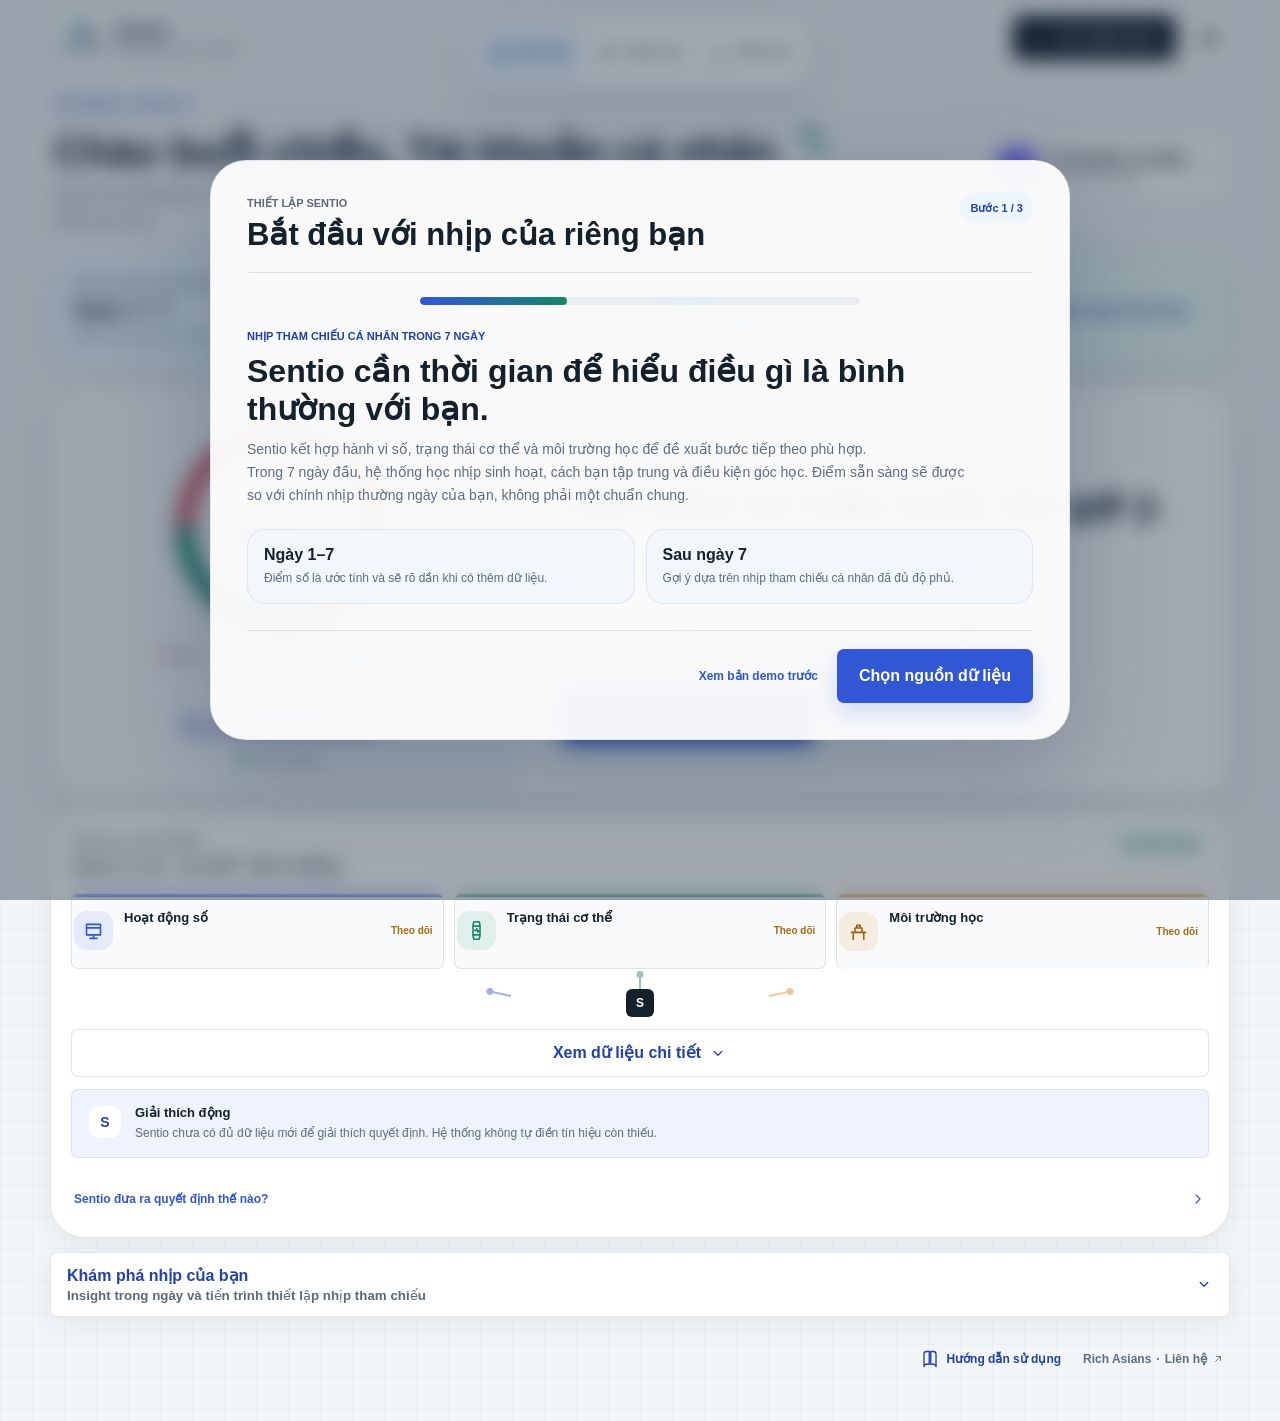
==== commit 3d10077f: "feat: add real readiness trends and weekly report exports" ====
--- a/index.html
+++ b/index.html
@@ -270,7 +270,10 @@
 
             <div class="fusion-summary" id="fusionSummary" role="status" aria-live="polite">
               <span class="fusion-mark" aria-hidden="true">S</span>
-              <p id="fusionSummaryText">Thể trạng gần nhịp tham chiếu và ánh sáng phù hợp đang hỗ trợ bạn; hoạt động số chưa cho thấy dấu hiệu gián đoạn đáng kể.</p>
+              <div>
+                <strong data-i18n="dynamicReasoningLabel">Giải thích động</strong>
+                <p id="fusionSummaryText">Thể trạng gần nhịp tham chiếu và ánh sáng phù hợp đang hỗ trợ bạn; hoạt động số chưa cho thấy dấu hiệu gián đoạn đáng kể.</p>
+              </div>
             </div>
 
             <button class="text-link" id="howItWorksButton" type="button">
@@ -422,7 +425,19 @@
             <h1 data-i18n="progressTitleNew">Bạn đang học đúng nhịp hơn.</h1>
             <p class="subcopy" data-i18n="progressSubtitleNew">Những thay đổi nhỏ trong quá trình học, không phải lời hứa về điểm số.</p>
           </div>
-          <span class="week-chip"><span id="weekRange">15–21 tháng 7</span><small> · 7 <span data-i18n="days">ngày</span></small></span>
+          <div class="progress-heading-actions">
+            <span class="week-chip"><span id="weekRange">15–21 tháng 7</span><small> · 7 <span data-i18n="days">ngày</span></small></span>
+            <div class="report-export-actions" aria-label="Xuất báo cáo tuần">
+              <button class="secondary-button compact-button" id="exportWeeklyPdf" type="button">
+                <svg viewBox="0 0 24 24" aria-hidden="true"><path d="M6 2h9l4 4v16H6zM14 2v5h5M9 13h6M9 17h6"/></svg>
+                <span data-i18n="exportWeeklyPdf">Lưu PDF</span>
+              </button>
+              <button class="secondary-button compact-button" id="exportWeeklyPng" type="button">
+                <svg viewBox="0 0 24 24" aria-hidden="true"><rect x="3" y="4" width="18" height="16" rx="2"/><circle cx="9" cy="10" r="2"/><path d="m4 18 5-5 4 4 3-3 4 4"/></svg>
+                <span data-i18n="exportWeeklyPng">Tải ảnh PNG</span>
+              </button>
+            </div>
+          </div>
         </div>
 
         <div class="weekly-summary-grid reveal delay-1">
@@ -469,18 +484,43 @@
           </article>
         </section>
 
-        <section class="history-card reveal delay-2">
+        <section class="history-card readiness-trend-card reveal delay-2" aria-labelledby="readinessTrendTitle">
           <div class="section-title-row">
             <div>
-              <span class="card-label" data-i18n="recentRhythm">Nhịp gần đây</span>
-              <h2 id="progressProfileTitle">Nhịp học của bạn</h2>
-            </div>
-            <span class="trend-up" id="historyTrend">Ổn định hơn</span>
-          </div>
-          <div class="history-list" id="historyList"></div>
-          <div class="chart-wrap legacy-chart" aria-hidden="true">
-            <svg id="trendChart" viewBox="0 0 700 260"><path class="chart-area" id="chartArea"></path><path class="chart-line" id="chartLine"></path><g id="chartDots"></g></svg>
-          </div>
+              <span class="card-label" data-i18n="readinessTrendLabel">Readiness Score 7 ngày</span>
+              <h2 id="readinessTrendTitle" data-i18n="readinessTrendTitle">Xu hướng từ các phiên đã hoàn thành</h2>
+            </div>
+            <div class="trend-card-badges">
+              <span class="data-source-chip" id="trendDataSource">Dữ liệu phiên thật</span>
+              <span class="trend-up" id="historyTrend">Ổn định hơn</span>
+            </div>
+          </div>
+          <div class="trend-chart-summary" aria-label="Tóm tắt dữ liệu biểu đồ">
+            <div><span data-i18n="chartAverage">Trung bình</span><strong id="trendAverageScore">—</strong></div>
+            <div><span data-i18n="chartSessions">Phiên hợp lệ</span><strong id="trendSessionCount">0</strong></div>
+            <div><span data-i18n="chartActiveDays">Ngày có dữ liệu</span><strong id="trendActiveDays">0 / 7</strong></div>
+          </div>
+          <div class="chart-wrap readiness-chart" id="readinessChartWrap" role="img" aria-label="Biểu đồ Readiness Score trong 7 ngày">
+            <svg id="trendChart" viewBox="0 0 700 320" aria-hidden="true">
+              <defs>
+                <linearGradient id="chartFill" x1="0" y1="0" x2="0" y2="1">
+                  <stop offset="0%" stop-color="#1768e5" stop-opacity=".24"/>
+                  <stop offset="100%" stop-color="#21b98a" stop-opacity=".02"/>
+                </linearGradient>
+              </defs>
+              <g class="chart-grid" id="chartGrid"></g>
+              <g class="chart-axis-labels" id="chartYAxisLabels"></g>
+              <path class="chart-area" id="chartArea"></path>
+              <line class="chart-average-line" id="chartAverageLine" x1="0" x2="0" y1="0" y2="0"></line>
+              <text class="chart-average-label" id="chartAverageLabel" x="0" y="0"></text>
+              <path class="chart-line" id="chartLine"></path>
+              <g id="chartDots"></g>
+              <g class="chart-axis-labels chart-x-labels" id="chartXAxisLabels"></g>
+            </svg>
+          </div>
+          <p class="chart-empty-state" id="chartEmptyState" hidden data-i18n="chartEmptyState">Hoàn thành một phiên có Readiness Score để bắt đầu biểu đồ.</p>
+          <div class="history-list" id="historyList" aria-label="Dữ liệu Readiness theo từng ngày"></div>
+          <h2 id="progressProfileTitle" class="sr-only">Nhịp học của bạn</h2>
           <span id="afterLabel" class="sr-only"></span>
         </section>
 
@@ -683,6 +723,10 @@
     <div class="baseline-box"><span data-i18n="personalBaselineLabel">Nhịp tham chiếu cá nhân</span><strong id="baselineValue">88</strong><small data-i18n="baselineHelp">Sentio so sánh hôm nay với nhịp thường ngày của chính bạn, không dùng một chuẩn chung cho tất cả.</small></div>
     <div class="decision-coverage-card"><span>Độ phủ dữ liệu cho quyết định này</span><strong id="decisionDataCoverage">3 / 3 nguồn</strong><small>Độ phủ cao hơn giúp gợi ý đáng tin cậy hơn, nhưng không biến Sentio thành công cụ chẩn đoán.</small></div>
     <p class="missing-signals-note" id="missingSignalsNote" role="status">Không có nguồn nào bị thiếu trong lần cập nhật gần nhất.</p>
+    <div class="dynamic-reasoning-detail">
+      <span class="card-label" data-i18n="dynamicReasoningLabel">Giải thích động</span>
+      <p id="decisionExplanationDetail">Sentio sẽ ưu tiên yếu tố có tác động lớn nhất và cập nhật lời giải thích khi dữ liệu thay đổi.</p>
+    </div>
     <div class="factor-list" id="factorList"></div>
     <p class="privacy-copy"><span aria-hidden="true"><svg viewBox="0 0 24 24"><rect x="5" y="10" width="14" height="10" rx="2"/><path d="M8 10V7a4 4 0 0 1 8 0v3M12 14v2"/></svg></span><span data-i18n="privacyCopy">Dữ liệu sinh trắc học thô không được hiển thị công khai và chỉ dùng để tạo chỉ số dẫn xuất.</span></p>
   </section>
--- a/styles.css
+++ b/styles.css
@@ -4121,3 +4121,260 @@
   body:not(.film-active) .footer-guide,
   body:not(.film-active) .footer-contact { font-size: 11px; }
 }
+
+/* V8: real-session trend, factor-led reasoning, and shareable weekly report. */
+body:not(.film-active) .fusion-summary > div { min-width: 0; }
+body:not(.film-active) .fusion-summary[data-tone="attention"] {
+  border-color: rgba(190, 107, 24, .18);
+  background: linear-gradient(135deg, #fff7e7, #f4f7ff);
+}
+
+body:not(.film-active) .dynamic-reasoning-detail {
+  margin: 12px 0 16px;
+  border: 1px solid rgba(23, 104, 229, .14);
+  border-left: 4px solid var(--primary);
+  border-radius: 16px;
+  background: #f3f7ff;
+  padding: 15px 17px;
+}
+
+body:not(.film-active) .dynamic-reasoning-detail p {
+  margin: 7px 0 0;
+  color: var(--v6-text-muted);
+  font-size: 13px;
+  line-height: 1.65;
+}
+
+body:not(.film-active) .progress-heading-actions {
+  display: flex;
+  flex-direction: column;
+  align-items: flex-end;
+  gap: 10px;
+}
+
+body:not(.film-active) .report-export-actions {
+  display: flex;
+  flex-wrap: wrap;
+  justify-content: flex-end;
+  gap: 8px;
+}
+
+body:not(.film-active) .compact-button {
+  min-height: 40px;
+  padding: 0 13px;
+  gap: 7px;
+  font-size: 12px;
+}
+
+body:not(.film-active) .compact-button svg {
+  width: 17px;
+  height: 17px;
+  fill: none;
+  stroke: currentColor;
+  stroke-width: 1.8;
+}
+
+body:not(.film-active) .readiness-trend-card {
+  overflow: hidden;
+  background:
+    radial-gradient(circle at 94% 0%, rgba(33, 185, 138, .10), transparent 34%),
+    rgba(255, 255, 255, .94);
+}
+
+body:not(.film-active) .trend-card-badges {
+  display: flex;
+  align-items: center;
+  justify-content: flex-end;
+  flex-wrap: wrap;
+  gap: 8px;
+}
+
+body:not(.film-active) .data-source-chip {
+  display: inline-flex;
+  align-items: center;
+  min-height: 30px;
+  border: 1px solid rgba(33, 185, 138, .18);
+  border-radius: 999px;
+  padding: 0 11px;
+  color: #126b51;
+  background: #eaf9f3;
+  font-size: 11px;
+  font-weight: 850;
+}
+
+body:not(.film-active) .trend-chart-summary {
+  display: grid;
+  grid-template-columns: repeat(3, minmax(0, 1fr));
+  gap: 10px;
+  margin-top: 22px;
+}
+
+body:not(.film-active) .trend-chart-summary > div {
+  min-width: 0;
+  border: 1px solid rgba(16, 33, 58, .07);
+  border-radius: 14px;
+  background: #f6f9fc;
+  padding: 12px 14px;
+}
+
+body:not(.film-active) .trend-chart-summary span,
+body:not(.film-active) .trend-chart-summary strong { display: block; }
+body:not(.film-active) .trend-chart-summary span {
+  color: var(--muted);
+  font-size: 10px;
+  font-weight: 800;
+  text-transform: uppercase;
+  letter-spacing: .06em;
+}
+body:not(.film-active) .trend-chart-summary strong {
+  margin-top: 5px;
+  font-size: 24px;
+  font-weight: 700;
+  letter-spacing: -.04em;
+}
+
+body:not(.film-active) .readiness-chart {
+  position: relative;
+  min-height: 280px;
+  margin-top: 18px;
+  border: 1px solid rgba(23, 104, 229, .10);
+  border-radius: 20px;
+  background: linear-gradient(180deg, #fbfdff, #f4f8fc);
+  padding: 10px 12px 4px;
+  overflow: hidden;
+}
+
+body:not(.film-active) #trendChart {
+  display: block;
+  width: 100%;
+  height: auto;
+  min-height: 250px;
+  overflow: visible;
+}
+
+body:not(.film-active) .chart-grid line {
+  stroke: rgba(48, 75, 106, .10);
+  stroke-width: 1;
+}
+
+body:not(.film-active) .chart-axis-labels text {
+  fill: #7b8da2;
+  font-size: 11px;
+  font-weight: 700;
+}
+
+body:not(.film-active) .chart-line {
+  fill: none;
+  stroke: #1768e5;
+  stroke-width: 5;
+  stroke-linecap: round;
+  stroke-linejoin: round;
+  filter: drop-shadow(0 7px 8px rgba(23, 104, 229, .18));
+}
+
+body:not(.film-active) .chart-area { fill: url(#chartFill); }
+body:not(.film-active) .chart-dot {
+  fill: #fff;
+  stroke: #1768e5;
+  stroke-width: 5;
+}
+
+body:not(.film-active) .chart-average-line {
+  stroke: #21a878;
+  stroke-width: 2;
+  stroke-dasharray: 8 8;
+}
+
+body:not(.film-active) .chart-average-label {
+  fill: #16815f;
+  font-size: 11px;
+  font-weight: 850;
+  text-anchor: end;
+}
+
+body:not(.film-active) .chart-empty-state {
+  margin: 16px 0 0;
+  border-radius: 14px;
+  background: #f6f9fc;
+  padding: 15px;
+  color: var(--muted);
+  text-align: center;
+  font-size: 13px;
+}
+
+body:not(.film-active) .readiness-trend-card .history-list {
+  grid-template-columns: repeat(7, minmax(0, 1fr));
+  gap: 7px;
+  margin-top: 12px;
+}
+
+body:not(.film-active) .readiness-trend-card .history-row {
+  display: flex;
+  min-width: 0;
+  flex-direction: column;
+  align-items: center;
+  gap: 3px;
+  border-radius: 10px;
+  background: #f6f9fc;
+  padding: 8px 4px;
+}
+
+body:not(.film-active) .readiness-trend-card .history-row.missing { opacity: .55; }
+body:not(.film-active) .readiness-trend-card .history-row strong { text-align: center; }
+body:not(.film-active) .readiness-trend-card .history-track { display: none; }
+
+.weekly-print-report { display: none; }
+
+@media (max-width: 700px) {
+  body:not(.film-active) .progress-heading-actions { align-items: flex-start; }
+  body:not(.film-active) .report-export-actions { justify-content: flex-start; }
+  body:not(.film-active) .trend-card-badges { justify-content: flex-start; }
+  body:not(.film-active) .readiness-trend-card .section-title-row { align-items: flex-start; }
+  body:not(.film-active) .trend-chart-summary { grid-template-columns: repeat(3, minmax(78px, 1fr)); }
+  body:not(.film-active) .trend-chart-summary > div { padding: 10px; }
+  body:not(.film-active) .trend-chart-summary strong { font-size: 20px; }
+  body:not(.film-active) .readiness-chart { min-height: 220px; padding: 4px 2px 0; }
+  body:not(.film-active) #trendChart { min-height: 210px; }
+  body:not(.film-active) .readiness-trend-card .history-list { gap: 4px; }
+  body:not(.film-active) .readiness-trend-card .history-row { padding: 7px 2px; }
+}
+
+@media (max-width: 430px) {
+  body:not(.film-active) .report-export-actions { display: grid; grid-template-columns: 1fr 1fr; width: 100%; }
+  body:not(.film-active) .compact-button { justify-content: center; padding: 0 8px; }
+  body:not(.film-active) .trend-chart-summary { grid-template-columns: 1fr; }
+  body:not(.film-active) .readiness-trend-card .history-row :where(span, strong) { font-size: 9px; }
+}
+
+body:not(.film-active) .film-button {
+  background: #14202b;
+  color: #fff;
+}
+
+@media print {
+  @page { size: A4 portrait; margin: 12mm; }
+  body.printing-weekly-report { background: #fff !important; }
+  body.printing-weekly-report > *:not(#weeklyPrintReport) { display: none !important; }
+  body.printing-weekly-report #weeklyPrintReport {
+    display: block !important;
+    color: #10213a;
+    background: #fff;
+    font-family: Arial, sans-serif;
+  }
+  .weekly-print-report .print-report-shell { border: 1px solid #dce6f0; border-radius: 18px; padding: 24px; }
+  .weekly-print-report .print-report-header { display: flex; justify-content: space-between; gap: 20px; border-bottom: 2px solid #1768e5; padding-bottom: 16px; }
+  .weekly-print-report .print-report-brand { color: #1768e5; font-size: 14px; font-weight: 900; letter-spacing: .08em; text-transform: uppercase; }
+  .weekly-print-report h1 { margin: 7px 0 4px; font-size: 28px; }
+  .weekly-print-report p { margin: 0; color: #5f7288; line-height: 1.5; }
+  .weekly-print-report .print-report-range { text-align: right; font-weight: 700; }
+  .weekly-print-report .print-report-stats { display: grid; grid-template-columns: repeat(4, 1fr); gap: 10px; margin: 20px 0; }
+  .weekly-print-report .print-report-stat { border-radius: 12px; background: #f1f6fb; padding: 13px; }
+  .weekly-print-report .print-report-stat span,
+  .weekly-print-report .print-report-stat strong { display: block; }
+  .weekly-print-report .print-report-stat span { color: #6c7e91; font-size: 10px; }
+  .weekly-print-report .print-report-stat strong { margin-top: 5px; font-size: 22px; }
+  .weekly-print-report .print-report-chart { width: 100%; border: 1px solid #e0e8f0; border-radius: 14px; background: #fbfdff; }
+  .weekly-print-report .print-report-insights { margin: 18px 0; padding-left: 20px; }
+  .weekly-print-report .print-report-insights li { margin: 8px 0; }
+  .weekly-print-report .print-report-footer { border-top: 1px solid #dce6f0; padding-top: 12px; font-size: 10px; }
+}
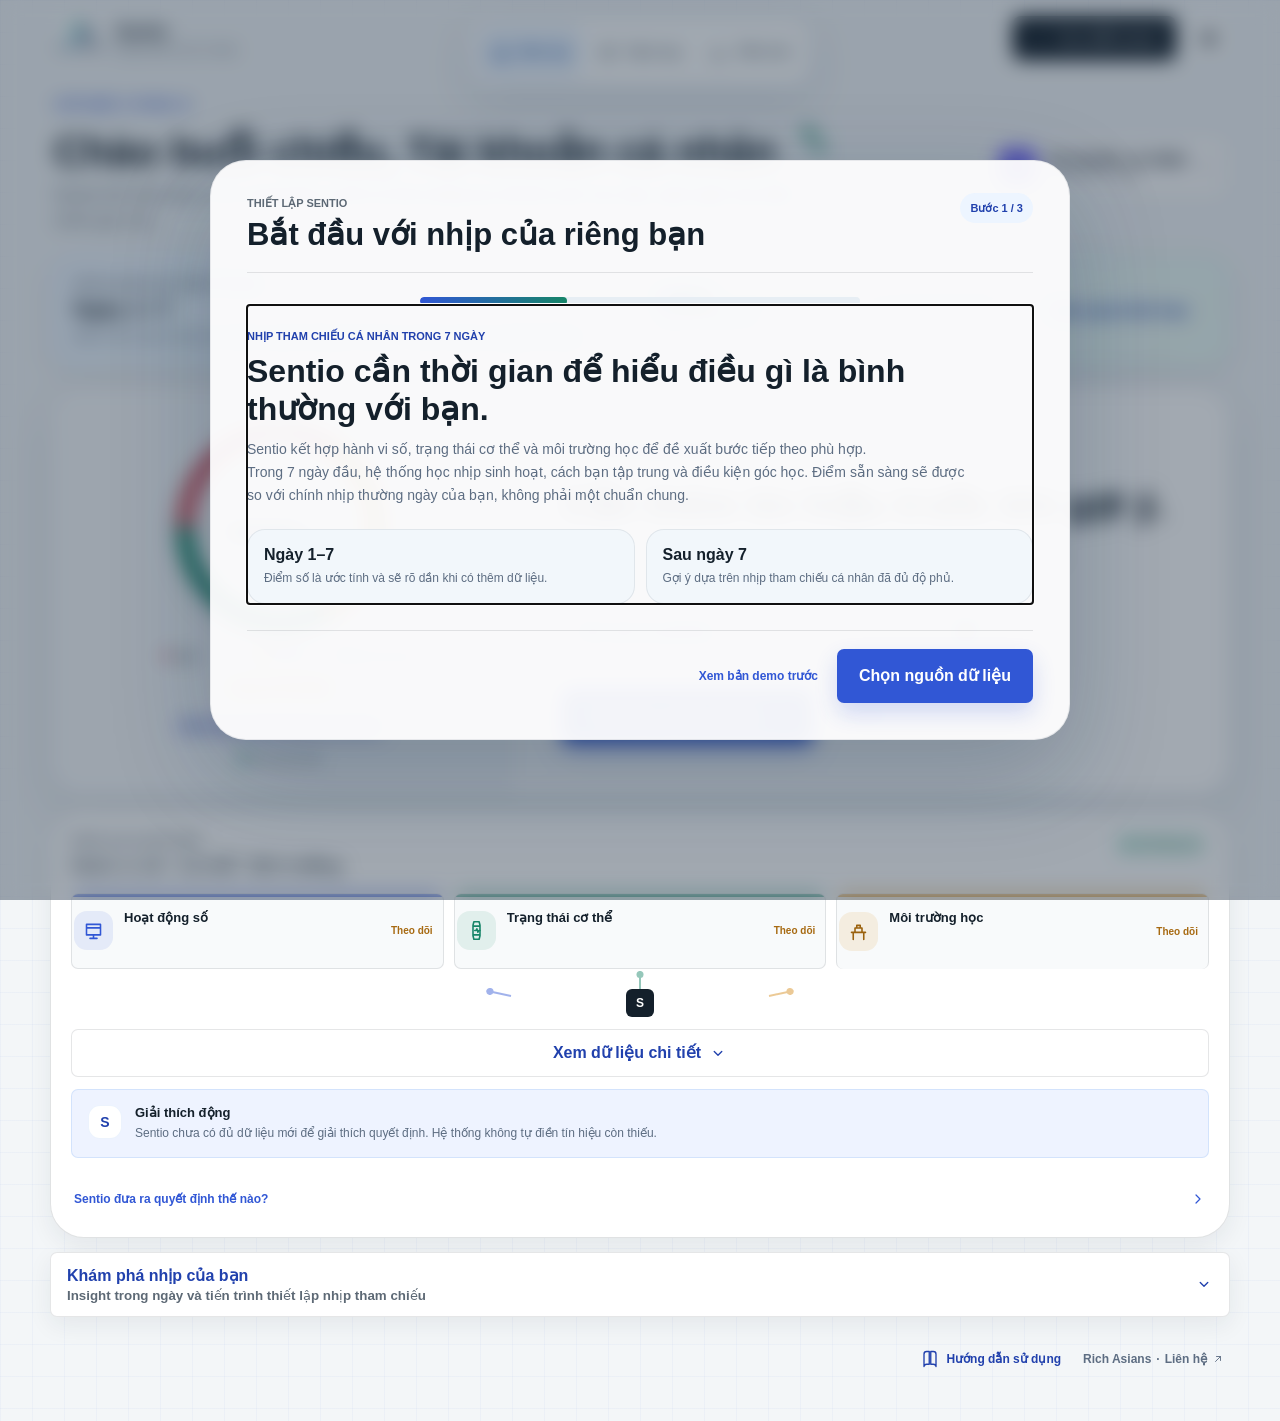
==== commit 8a849802: "feat: add Sentio AI engine (nearest-centroid client-side learner) with UI badge and Why-sheet panel" ====
--- a/index.html
+++ b/index.html
@@ -183,6 +183,11 @@
               </div>
               <div class="score-meta">
                 <span class="status-badge ready" id="statusBadge">Sẵn sàng học sâu</span>
+                <span class="ai-chip" id="aiChip" hidden aria-label="AI prediction">
+                  <span class="ai-chip-dot" aria-hidden="true"></span>
+                  <span class="ai-chip-label" id="aiChipLabel">AI</span>
+                  <span class="ai-chip-status" id="aiChipStatus">—</span>
+                </span>
                 <span class="score-delta" id="scoreDelta">+12 so với hôm qua</span><span class="updated"><i></i><span data-i18n="justUpdated">Vừa cập nhật</span></span>
               </div>
             </div>
@@ -728,6 +733,21 @@
       <p id="decisionExplanationDetail">Sentio sẽ ưu tiên yếu tố có tác động lớn nhất và cập nhật lời giải thích khi dữ liệu thay đổi.</p>
     </div>
     <div class="factor-list" id="factorList"></div>
+    <div class="ai-status-card" id="aiStatusPanel" hidden role="status" aria-live="polite" aria-label="Sentio AI prediction">
+      <div class="ai-status-head">
+        <span class="ai-badge" id="aiBadge" aria-hidden="true">AI</span>
+        <div>
+          <span class="card-label" data-i18n="aiPredictedLabel">AI dự đoán</span>
+          <strong id="aiPredictedStatus">—</strong>
+        </div>
+        <div class="ai-confidence">
+          <span class="card-label" data-i18n="aiConfidenceLabel">Độ tin cậy AI</span>
+          <strong id="aiConfidenceValue">0%</strong>
+          <span class="ai-confidence-bar" role="progressbar" id="aiConfidenceBar" aria-valuemin="0" aria-valuemax="100" aria-valuenow="0"><span class="ai-confidence-fill"></span></span>
+        </div>
+      </div>
+      <p class="ai-explanation" id="aiExplanation">Mô hình AI đang học từ các phiên thật.</p>
+    </div>
     <p class="privacy-copy"><span aria-hidden="true"><svg viewBox="0 0 24 24"><rect x="5" y="10" width="14" height="10" rx="2"/><path d="M8 10V7a4 4 0 0 1 8 0v3M12 14v2"/></svg></span><span data-i18n="privacyCopy">Dữ liệu sinh trắc học thô không được hiển thị công khai và chỉ dùng để tạo chỉ số dẫn xuất.</span></p>
   </section>
 
--- a/styles.css
+++ b/styles.css
@@ -1,4380 +1,4380 @@
-:root {
-  --bg: #f6f7ff;
-  --surface: rgba(255,255,255,.86);
-  --surface-solid: #fff;
-  --text: #20243a;
-  --muted: #70758c;
-  --line: rgba(45,52,88,.10);
-  --primary: #6f63f6;
-  --primary-dark: #5147d6;
-  --blue: #4c9fff;
-  --green: #2ebf91;
-  --amber: #f0a844;
-  --red: #e76d76;
-  --shadow: 0 24px 70px rgba(58,55,111,.12);
-  --shadow-soft: 0 10px 34px rgba(58,55,111,.08);
-  --radius-xl: 30px;
-  --radius-lg: 24px;
-  --radius-md: 18px;
-  --ease: cubic-bezier(.2,.8,.2,1);
-}
-
-* { box-sizing: border-box; }
-[hidden] { display: none !important; }
-html { scroll-behavior: smooth; }
-body {
-  margin: 0;
-  min-width: 320px;
-  min-height: 100vh;
-  color: var(--text);
-  background: var(--bg);
-  font-family: -apple-system, BlinkMacSystemFont, "Segoe UI", Arial, "Noto Sans", "Noto Sans CJK SC", sans-serif;
-  -webkit-font-smoothing: antialiased;
-  overflow-x: hidden;
-}
-button, select { font: inherit; }
-button { color: inherit; }
-button, select { -webkit-tap-highlight-color: transparent; }
-button:focus-visible, select:focus-visible { outline: 3px solid rgba(111,99,246,.25); outline-offset: 3px; }
-svg { display: block; fill: none; stroke: currentColor; stroke-width: 1.8; stroke-linecap: round; stroke-linejoin: round; }
-
-.ambient { position: fixed; z-index: -2; border-radius: 999px; filter: blur(3px); opacity: .8; pointer-events: none; animation: drift 15s ease-in-out infinite alternate; }
-.ambient-a { width: 420px; height: 420px; top: -180px; left: -130px; background: radial-gradient(circle, rgba(126,115,255,.22), transparent 68%); }
-.ambient-b { width: 520px; height: 520px; right: -210px; top: 20%; background: radial-gradient(circle, rgba(69,205,179,.16), transparent 70%); animation-delay: -4s; }
-.ambient-c { width: 420px; height: 420px; bottom: -180px; left: 24%; background: radial-gradient(circle, rgba(255,174,131,.14), transparent 70%); animation-delay: -8s; }
-@keyframes drift { to { transform: translate3d(25px, 18px, 0) scale(1.08); } }
-
-.app { min-height: 100vh; padding-bottom: 100px; }
-.topbar {
-  width: min(1180px, calc(100% - 36px));
-  margin: 0 auto;
-  min-height: 88px;
-  display: flex;
-  align-items: center;
-  justify-content: space-between;
-  gap: 18px;
-}
-.brand { display: inline-flex; align-items: center; gap: 11px; border: 0; background: none; padding: 7px; cursor: pointer; text-align: left; }
-.brand-logo-box { width: 54px; height: 54px; display: grid; place-items: center; border-radius: 18px; overflow: hidden; background: rgba(255,255,255,.88); box-shadow: 0 12px 28px rgba(58,55,111,.12); border: 1px solid rgba(45,52,88,.08); }
-.brand-logo-image { width: 100%; height: 100%; object-fit: cover; display: block; }
-.brand-copy { display: block; }
-.brand-team { color: var(--primary-dark) !important; font-size: 10px !important; font-weight: 800; letter-spacing: .06em; text-transform: uppercase; margin-top: 4px !important; }
-.brand-mark { width: 39px; height: 39px; display: grid; place-items: center; border-radius: 14px; color: #fff; background: linear-gradient(145deg, var(--primary), #57b1ff); box-shadow: 0 9px 24px rgba(95,86,226,.28); }
-.brand-mark svg { width: 26px; stroke: none; fill: currentColor; }
-.brand strong { display: block; font-size: 18px; letter-spacing: -.02em; }
-.brand small { display: block; color: var(--muted); font-size: 11px; margin-top: 1px; }
-.top-actions { display: flex; align-items: center; gap: 10px; }
-.film-button, .icon-button { border: 1px solid var(--line); background: rgba(255,255,255,.75); box-shadow: var(--shadow-soft); backdrop-filter: blur(14px); cursor: pointer; }
-.film-button { height: 42px; padding: 0 15px; border-radius: 999px; display: inline-flex; align-items: center; gap: 8px; font-weight: 750; font-size: 13px; }
-.record-dot { width: 8px; height: 8px; border-radius: 50%; background: var(--red); box-shadow: 0 0 0 5px rgba(231,109,118,.13); animation: recordPulse 1.9s infinite; }
-@keyframes recordPulse { 50% { box-shadow: 0 0 0 8px rgba(231,109,118,0); } }
-.icon-button { width: 42px; height: 42px; border-radius: 14px; display: grid; place-items: center; }
-.icon-button svg { width: 21px; }
-
-.main { width: min(1180px, calc(100% - 36px)); margin: 0 auto; }
-.view { display: none; animation: viewIn .45s var(--ease) both; }
-.view.active { display: block; }
-@keyframes viewIn { from { opacity: 0; transform: translateY(8px); } }
-.reveal { animation: reveal .58s var(--ease) both; }
-.delay-1 { animation-delay: .06s; }
-.delay-2 { animation-delay: .12s; }
-.delay-3 { animation-delay: .18s; }
-@keyframes reveal { from { opacity: 0; transform: translateY(14px); } }
-
-.hero-row, .view-heading { display: flex; justify-content: space-between; align-items: flex-end; gap: 24px; padding: 36px 4px 25px; }
-.eyebrow { margin: 0 0 9px; color: var(--primary); font-size: 12px; font-weight: 850; text-transform: uppercase; letter-spacing: .12em; }
-h1, h2, h3, p { margin-top: 0; }
-h1 { margin-bottom: 9px; font-size: clamp(32px, 5vw, 52px); line-height: 1.04; letter-spacing: -.045em; }
-h2 { letter-spacing: -.025em; }
-.subcopy { margin-bottom: 0; color: var(--muted); line-height: 1.65; }
-.profile-pill { display: flex; align-items: center; gap: 10px; min-width: 156px; border: 1px solid var(--line); background: rgba(255,255,255,.78); border-radius: 18px; padding: 9px 11px; box-shadow: var(--shadow-soft); cursor: pointer; text-align: left; }
-.profile-pill .avatar, .avatar { width: 37px; height: 37px; display: grid; place-items: center; border-radius: 13px; color: #fff; background: linear-gradient(145deg, #8377ff, #55a9ff); font-weight: 850; }
-.profile-pill strong, .profile-pill small { display: block; }
-.profile-pill small { color: var(--muted); margin-top: 1px; font-size: 11px; }
-.profile-pill > svg { width: 17px; margin-left: auto; }
-
-.dashboard-grid { display: grid; grid-template-columns: minmax(0, 1.6fr) minmax(320px, .8fr); gap: 20px; }
-.readiness-card, .source-card, .timer-card, .live-monitor, .trend-card, .before-after-card, .all-outcomes, .single-insight { border: 1px solid var(--line); background: var(--surface); backdrop-filter: blur(20px); box-shadow: var(--shadow); }
-.readiness-card { min-height: 385px; display: grid; grid-template-columns: .9fr 1.15fr; overflow: hidden; border-radius: var(--radius-xl); }
-.score-panel { display: flex; flex-direction: column; align-items: center; justify-content: center; padding: 32px 24px; background: linear-gradient(155deg, rgba(117,103,255,.11), rgba(73,168,255,.06) 45%, rgba(66,211,164,.10)); position: relative; }
-.score-panel::after { content: ""; position: absolute; width: 150px; height: 150px; border-radius: 50%; background: rgba(255,255,255,.45); filter: blur(30px); }
-.score-ring-wrap { width: min(230px, 100%); aspect-ratio: 1; position: relative; z-index: 1; }
-.score-ring { width: 100%; height: 100%; transform: rotate(-90deg); }
-.ring-track, .ring-progress { fill: none; stroke-width: 13; }
-.ring-track { stroke: rgba(70,73,120,.08); }
-.ring-progress { stroke: url(#ringGradient); stroke-dasharray: 496.37; stroke-dashoffset: 39.7; transition: stroke-dashoffset 1s var(--ease); filter: drop-shadow(0 8px 10px rgba(92,91,223,.22)); }
-.score-center { position: absolute; inset: 0; display: flex; align-items: center; justify-content: center; letter-spacing: -.05em; }
-.score-number { font-size: clamp(54px, 7vw, 80px); font-weight: 880; }
-.score-out-of { margin-top: 28px; color: var(--muted); font-weight: 700; }
-.score-meta { display: flex; flex-direction: column; align-items: center; gap: 11px; z-index: 1; }
-.status-badge { padding: 7px 12px; border-radius: 999px; background: rgba(240,168,68,.13); color: #a76a12; font-size: 12px; font-weight: 800; }
-.status-badge.ready { background: rgba(46,191,145,.13); color: #16815f; }
-.status-badge.low { background: rgba(231,109,118,.13); color: #b84651; }
-.updated { color: var(--muted); font-size: 11px; display: flex; align-items: center; gap: 6px; }
-.updated i, .sync-chip i, .live-pill i { width: 7px; height: 7px; border-radius: 50%; background: var(--green); box-shadow: 0 0 0 5px rgba(46,191,145,.10); }
-.decision-panel { padding: 48px 42px; display: flex; flex-direction: column; justify-content: center; }
-.decision-kicker { display: flex; align-items: center; gap: 8px; color: var(--primary); font-weight: 850; font-size: 13px; margin-bottom: 17px; }
-.sparkle { width: 29px; height: 29px; display: grid; place-items: center; border-radius: 10px; background: rgba(111,99,246,.1); animation: sparkle 2.8s ease-in-out infinite; }
-@keyframes sparkle { 50% { transform: rotate(12deg) scale(1.08); } }
-.decision-panel h2 { font-size: clamp(27px, 3vw, 40px); line-height: 1.12; margin-bottom: 16px; }
-.decision-panel p { color: var(--muted); line-height: 1.7; margin-bottom: 28px; max-width: 520px; }
-.action-row { display: flex; align-items: center; gap: 11px; flex-wrap: wrap; }
-.primary-button, .secondary-button { border: 0; border-radius: 15px; min-height: 50px; padding: 0 18px; cursor: pointer; font-weight: 800; }
-.primary-button { color: #fff; background: linear-gradient(135deg, var(--primary), #5aa9ff); box-shadow: 0 12px 28px rgba(89,80,218,.25); display: inline-flex; align-items: center; justify-content: center; gap: 10px; transition: transform .22s var(--ease), box-shadow .22s; }
-.primary-button:hover { transform: translateY(-2px); box-shadow: 0 16px 34px rgba(89,80,218,.31); }
-.primary-button svg { width: 18px; }
-.secondary-button { background: rgba(74,78,114,.06); color: var(--text); }
-
-.source-card { border-radius: var(--radius-xl); padding: 27px; }
-.section-title-row { display: flex; justify-content: space-between; align-items: flex-start; gap: 15px; }
-.card-label { color: var(--muted); font-size: 11px; font-weight: 850; text-transform: uppercase; letter-spacing: .09em; }
-.section-title-row h2 { font-size: 22px; margin: 6px 0 0; }
-.sync-chip, .live-pill { flex: 0 0 auto; display: inline-flex; align-items: center; gap: 7px; padding: 7px 10px; border-radius: 999px; background: rgba(46,191,145,.09); color: #248160; font-size: 11px; font-weight: 800; }
-.source-list { display: grid; gap: 10px; margin-top: 23px; }
-.source-item { width: 100%; border: 1px solid transparent; background: rgba(245,246,253,.82); border-radius: 17px; padding: 13px; display: flex; align-items: center; gap: 11px; cursor: pointer; text-align: left; transition: .2s var(--ease); }
-.source-item:hover { transform: translateY(-1px); border-color: rgba(111,99,246,.14); background: #fff; }
-.source-icon { width: 39px; height: 39px; border-radius: 13px; display: grid; place-items: center; }
-.source-icon svg { width: 21px; }
-.browser-icon { color: #5f5bd9; background: rgba(111,99,246,.11); }
-.wearable-icon { color: #277ebf; background: rgba(76,159,255,.12); }
-.desk-icon { color: #1d8b68; background: rgba(46,191,145,.12); }
-.source-copy { min-width: 0; flex: 1; }
-.source-copy strong, .source-copy small { display: block; }
-.source-copy strong { font-size: 13px; }
-.source-copy small { color: var(--muted); font-size: 10.5px; margin-top: 4px; white-space: nowrap; overflow: hidden; text-overflow: ellipsis; }
-.source-state { padding: 5px 8px; border-radius: 999px; font-size: 10px; font-weight: 850; }
-.source-state.good { color: #16815f; background: rgba(46,191,145,.1); }
-.source-state.watch { color: #a76a12; background: rgba(240,168,68,.13); }
-.source-state.attention { color: #b84651; background: rgba(231,109,118,.12); }
-.text-link { margin-top: 16px; width: 100%; border: 0; background: none; color: var(--primary-dark); display: flex; justify-content: space-between; align-items: center; padding: 11px 3px 2px; cursor: pointer; font-size: 12px; font-weight: 800; }
-.text-link svg { width: 16px; }
-.single-insight { margin-top: 20px; border-radius: 22px; padding: 19px 22px; display: flex; align-items: center; gap: 14px; box-shadow: var(--shadow-soft); }
-.insight-icon { width: 42px; height: 42px; display: grid; place-items: center; border-radius: 14px; background: rgba(240,168,68,.13); color: #b26f0c; font-size: 20px; }
-.single-insight p { margin: 4px 0 0; color: var(--muted); }
-
-.view-heading { align-items: center; }
-.live-pill { padding: 9px 13px; }
-.focus-layout { display: grid; grid-template-columns: minmax(0, 1.25fr) minmax(320px, .75fr); gap: 20px; }
-.timer-card, .live-monitor, .trend-card, .before-after-card, .all-outcomes { border-radius: var(--radius-xl); }
-.timer-card { min-height: 530px; padding: 29px; display: flex; flex-direction: column; align-items: center; justify-content: center; overflow: hidden; position: relative; }
-.task-row { width: min(460px, 100%); display: flex; justify-content: space-between; align-items: center; gap: 14px; position: relative; z-index: 2; }
-.task-row label { color: var(--muted); font-size: 12px; font-weight: 800; }
-.task-row select { max-width: 250px; border: 1px solid var(--line); border-radius: 13px; padding: 10px 34px 10px 13px; background: #fff; color: var(--text); }
-.timer-orbit { width: min(330px, 78vw); aspect-ratio: 1; margin: 24px 0 14px; border: 1px solid rgba(111,99,246,.12); border-radius: 50%; display: grid; place-items: center; position: relative; background: radial-gradient(circle, rgba(255,255,255,.9) 0 38%, rgba(111,99,246,.05) 39% 62%, transparent 63%); }
-.timer-orbit.running { animation: breathe 4s ease-in-out infinite; }
-@keyframes breathe { 50% { transform: scale(1.025); box-shadow: 0 0 0 22px rgba(111,99,246,.03); } }
-.timer-display { font-size: clamp(58px, 8vw, 86px); font-weight: 850; letter-spacing: -.06em; }
-.timer-orbit small { position: absolute; top: 64%; color: var(--muted); }
-.orbit-dot { position: absolute; width: 11px; height: 11px; border-radius: 50%; background: var(--primary); box-shadow: 0 0 0 7px rgba(111,99,246,.08); }
-.dot-a { top: 8%; left: 38%; }
-.dot-b { bottom: 19%; right: 8%; background: var(--green); }
-.dot-c { bottom: 14%; left: 15%; background: var(--blue); }
-.timer-orbit.running .dot-a { animation: floatDot 2.4s ease-in-out infinite; }
-.timer-orbit.running .dot-b { animation: floatDot 2.7s ease-in-out infinite reverse; }
-.timer-orbit.running .dot-c { animation: floatDot 2.2s ease-in-out infinite .5s; }
-@keyframes floatDot { 50% { transform: translateY(-8px) scale(1.15); } }
-.timer-controls { display: flex; align-items: center; justify-content: center; gap: 14px; }
-.round-button, .play-button { border: 0; cursor: pointer; display: grid; place-items: center; }
-.round-button { width: 48px; height: 48px; border-radius: 16px; background: rgba(74,78,114,.07); }
-.round-button svg { width: 21px; }
-.play-button { width: 66px; height: 66px; border-radius: 22px; color: #fff; background: linear-gradient(135deg, var(--primary), #5aa9ff); box-shadow: 0 14px 30px rgba(89,80,218,.28); }
-.play-button svg { width: 27px; }
-.pause-symbol { display: none; }
-.play-button.running .play-symbol { display: none; }
-.play-button.running .pause-symbol { display: block; }
-.live-monitor { padding: 29px; }
-.monitor-stat { margin-top: 30px; padding: 21px; background: rgba(245,246,253,.85); border-radius: 19px; }
-.monitor-stat > span, .monitor-stat > strong { display: block; }
-.monitor-stat > span { color: var(--muted); font-size: 12px; font-weight: 750; }
-.monitor-stat > strong { font-size: 35px; margin: 5px 0 12px; }
-.progress-track { height: 8px; background: rgba(76,80,116,.08); border-radius: 999px; overflow: hidden; }
-.progress-track i { display: block; height: 100%; border-radius: inherit; background: linear-gradient(90deg, var(--primary), var(--green)); transition: width .7s var(--ease); }
-.monitor-grid { display: grid; grid-template-columns: 1fr 1fr; gap: 10px; margin-top: 10px; }
-.monitor-grid > div { padding: 15px; border-radius: 16px; background: rgba(245,246,253,.72); }
-.monitor-grid span, .monitor-grid strong { display: block; }
-.monitor-grid span { color: var(--muted); font-size: 10px; font-weight: 750; }
-.monitor-grid strong { margin-top: 6px; font-size: 15px; }
-.nudge-card { margin-top: 19px; display: grid; grid-template-columns: auto 1fr auto; align-items: center; gap: 11px; padding: 14px; border-radius: 18px; background: rgba(46,191,145,.09); border: 1px solid rgba(46,191,145,.12); }
-.nudge-card.attention { background: rgba(240,168,68,.1); border-color: rgba(240,168,68,.15); }
-.nudge-card.urgent { background: rgba(231,109,118,.09); border-color: rgba(231,109,118,.14); }
-.nudge-emoji { font-size: 21px; }
-.nudge-card strong { font-size: 12px; }
-.nudge-card p { margin: 3px 0 0; color: var(--muted); font-size: 10px; line-height: 1.5; }
-.nudge-card button { border: 0; background: rgba(255,255,255,.75); border-radius: 10px; padding: 8px 10px; cursor: pointer; font-size: 10px; font-weight: 850; }
-
-.week-chip { min-width: 74px; height: 74px; border-radius: 24px; display: grid; place-items: center; align-content: center; color: #fff; background: linear-gradient(145deg, var(--primary), #5aa9ff); box-shadow: 0 13px 28px rgba(89,80,218,.22); font-size: 25px; font-weight: 850; }
-.week-chip span { font-size: 10px; text-transform: uppercase; letter-spacing: .08em; }
-.progress-grid { display: grid; grid-template-columns: 1.2fr .8fr; gap: 20px; }
-.trend-card, .before-after-card { padding: 29px; }
-.trend-up { padding: 7px 10px; border-radius: 999px; background: rgba(46,191,145,.1); color: #16815f; font-size: 12px; font-weight: 850; }
-.chart-wrap { margin-top: 16px; }
-#trendChart { width: 100%; height: auto; overflow: visible; }
-.chart-line { fill: none; stroke: var(--primary); stroke-width: 6; stroke-linecap: round; stroke-linejoin: round; filter: drop-shadow(0 7px 7px rgba(111,99,246,.18)); }
-.chart-area { fill: url(#chartFill); }
-.chart-dot { fill: #fff; stroke: var(--primary); stroke-width: 5; }
-.chart-labels { display: flex; justify-content: space-between; color: var(--muted); font-size: 10px; padding: 0 9px; }
-.before-after-card h2 { margin: 8px 0 25px; font-size: 27px; }
-.comparison { display: grid; grid-template-columns: 1fr auto 1fr; align-items: center; gap: 13px; }
-.comparison-column { padding: 19px; border-radius: 19px; background: rgba(245,246,253,.85); text-align: center; }
-.comparison-column.after { background: rgba(46,191,145,.09); }
-.comparison-column span, .comparison-column strong, .comparison-column small { display: block; }
-.comparison-column span { color: var(--muted); font-size: 10px; font-weight: 800; text-transform: uppercase; letter-spacing: .08em; }
-.comparison-column strong { font-size: 38px; margin: 7px 0; }
-.comparison-column small { color: var(--muted); line-height: 1.4; }
-.comparison-arrow { color: var(--primary); font-size: 21px; }
-.before-after-card > p { color: var(--muted); line-height: 1.65; margin: 23px 2px 0; font-size: 13px; }
-.all-outcomes { margin-top: 20px; padding: 29px; }
-.outcome-grid, .people-grid, .week-film-grid { display: grid; grid-template-columns: repeat(3, 1fr); gap: 14px; margin-top: 22px; }
-.outcome-card { border: 1px solid var(--line); background: rgba(250,250,255,.76); border-radius: 20px; padding: 18px; }
-.outcome-top { display: flex; align-items: center; gap: 10px; }
-.outcome-top .avatar { width: 36px; height: 36px; border-radius: 12px; }
-.outcome-top strong, .outcome-top small { display: block; }
-.outcome-top small { color: var(--muted); font-size: 10px; margin-top: 2px; }
-.outcome-card > strong { display: block; font-size: 22px; margin-top: 18px; }
-.outcome-card > p { color: var(--muted); font-size: 12px; line-height: 1.55; margin: 6px 0 0; }
-
-.app-footer { padding: 18px 0 6px; }
-.footer-card { display: flex; align-items: center; justify-content: space-between; gap: 16px; border: 1px solid var(--line); background: rgba(255,255,255,.82); backdrop-filter: blur(18px); box-shadow: var(--shadow-soft); border-radius: 22px; padding: 16px 18px; }
-.footer-copy strong, .footer-copy small { display: block; }
-.footer-copy strong { margin-top: 5px; font-size: 16px; }
-.footer-copy small { color: var(--muted); margin-top: 4px; }
-.footer-link { display: inline-flex; align-items: center; gap: 8px; text-decoration: none; color: var(--primary-dark); font-weight: 800; padding: 11px 14px; border-radius: 14px; background: rgba(111,99,246,.08); }
-.footer-link svg { width: 18px; }
-body.film-active #appFooter { display: none; }
-.health-hero { display: flex; justify-content: space-between; align-items: flex-start; gap: 14px; margin-top: 16px; }
-.health-hero-copy h3 { margin: 8px 0 8px; font-size: 25px; letter-spacing: -.03em; }
-.health-hero-copy p { margin: 0; color: var(--muted); line-height: 1.6; }
-.health-flow-cards { display: grid; grid-template-columns: 1fr auto 1fr auto 1fr; align-items: stretch; gap: 10px; margin-top: 18px; }
-.health-flow-card { border: 1px solid var(--line); border-radius: 18px; padding: 16px; background: #fafaff; display: grid; justify-items: center; text-align: center; gap: 6px; }
-.health-flow-card.highlight { background: linear-gradient(145deg, rgba(111,99,246,.08), rgba(76,159,255,.08)); }
-.health-flow-icon { width: 42px; height: 42px; display: grid; place-items: center; border-radius: 14px; color: var(--primary-dark); background: rgba(111,99,246,.1); font-size: 18px; font-weight: 900; }
-.health-flow-card strong, .health-flow-card small { display: block; }
-.health-flow-card small { color: var(--muted); }
-.health-flow-arrow { align-self: center; color: var(--primary); font-size: 22px; font-weight: 900; }
-.health-metrics-grid { display: grid; grid-template-columns: repeat(4, 1fr); gap: 10px; margin-top: 18px; }
-.health-metric-card { border-radius: 18px; padding: 15px; background: #f8f8fc; }
-.health-metric-card span, .health-metric-card strong, .health-metric-card small { display: block; }
-.health-metric-card span { color: var(--muted); font-size: 11px; font-weight: 800; text-transform: uppercase; letter-spacing: .07em; }
-.health-metric-card strong { margin: 7px 0 5px; font-size: 24px; letter-spacing: -.03em; }
-.health-metric-card small { color: var(--muted); line-height: 1.4; }
-.health-note-card { margin-top: 18px; padding: 16px; border-radius: 18px; background: rgba(76,159,255,.08); }
-.health-note-card p { margin: 7px 0 0; color: var(--muted); line-height: 1.6; }
-.end-credit { display: block; margin-top: 18px; color: var(--muted); font-size: 14px; }
-.end-credit a { color: inherit; text-decoration: none; }
-
-.bottom-nav { position: fixed; z-index: 30; left: 50%; bottom: max(18px, env(safe-area-inset-bottom)); transform: translateX(-50%); display: flex; align-items: center; gap: 5px; padding: 7px; border: 1px solid var(--line); background: rgba(255,255,255,.84); backdrop-filter: blur(20px); box-shadow: 0 18px 50px rgba(45,46,89,.16); border-radius: 21px; }
-.nav-item { min-width: 105px; height: 52px; border: 0; border-radius: 15px; background: transparent; display: flex; align-items: center; justify-content: center; gap: 8px; color: var(--muted); cursor: pointer; font-size: 12px; font-weight: 800; }
-.nav-item svg { width: 19px; }
-.nav-item.active { color: var(--primary-dark); background: rgba(111,99,246,.10); }
-
-.backdrop { position: fixed; z-index: 90; inset: 0; background: rgba(26,28,48,.34); opacity: 0; visibility: hidden; transition: .25s; backdrop-filter: blur(4px); }
-.backdrop.show { opacity: 1; visibility: visible; }
-.sheet { position: fixed; z-index: 100; left: 50%; bottom: 0; width: min(720px, 100%); max-height: min(82vh, 760px); overflow-y: auto; transform: translate(-50%, 105%); border: 1px solid var(--line); border-bottom: 0; border-radius: 30px 30px 0 0; background: #fff; box-shadow: 0 -25px 70px rgba(32,34,66,.2); padding: 12px 28px 30px; transition: transform .34s var(--ease); }
-.sheet.open { transform: translate(-50%, 0); }
-.sheet-handle { width: 42px; height: 4px; border-radius: 999px; background: rgba(70,72,100,.18); margin: 0 auto 18px; }
-.sheet-heading, .settings-heading { display: flex; justify-content: space-between; align-items: flex-start; gap: 20px; }
-.sheet-heading h2, .settings-heading h2 { margin: 5px 0 0; font-size: 25px; }
-.sheet-close { width: 39px; height: 39px; border: 0; border-radius: 13px; background: rgba(70,74,110,.07); display: grid; place-items: center; cursor: pointer; }
-.sheet-close svg { width: 18px; }
-.sheet-intro { color: var(--muted); margin: 12px 0 20px; }
-.profile-options { display: grid; gap: 10px; }
-.profile-option { width: 100%; border: 1px solid var(--line); background: #fafaff; border-radius: 18px; padding: 14px; display: grid; grid-template-columns: auto 1fr auto; align-items: center; gap: 12px; cursor: pointer; text-align: left; }
-.profile-option.active { border-color: rgba(111,99,246,.35); background: rgba(111,99,246,.06); }
-.profile-option strong, .profile-option small { display: block; }
-.profile-option small { color: var(--muted); margin-top: 3px; }
-.profile-option .mini-score { font-size: 20px; font-weight: 850; color: var(--primary-dark); }
-.baseline-box { margin: 20px 0 13px; border-radius: 19px; padding: 17px; display: grid; grid-template-columns: 1fr auto; gap: 5px 12px; background: rgba(111,99,246,.07); }
-.baseline-box span { font-weight: 800; }
-.baseline-box strong { font-size: 25px; color: var(--primary-dark); }
-.baseline-box small { grid-column: 1 / -1; color: var(--muted); line-height: 1.5; }
-.factor-list { display: grid; gap: 9px; }
-.factor-row { display: grid; grid-template-columns: auto 1fr auto; gap: 11px; align-items: center; padding: 13px; border-radius: 16px; background: #f8f8fc; }
-.factor-icon { width: 36px; height: 36px; display: grid; place-items: center; border-radius: 12px; background: rgba(111,99,246,.09); }
-.factor-row strong, .factor-row small { display: block; }
-.factor-row small { color: var(--muted); margin-top: 2px; }
-.factor-points { font-weight: 850; color: var(--green); }
-.factor-points.negative { color: var(--red); }
-.privacy-copy, .prototype-note { display: flex; gap: 9px; align-items: flex-start; color: var(--muted); font-size: 11px; line-height: 1.55; margin: 17px 2px 0; }
-.mini-flow { display: grid; grid-template-columns: 1fr auto 1fr auto 1fr auto 1fr; align-items: stretch; gap: 8px; margin-top: 23px; }
-.mini-flow > div { border-radius: 17px; background: #f8f8fc; padding: 15px; }
-.mini-flow > div > span { width: 26px; height: 26px; display: grid; place-items: center; border-radius: 9px; background: rgba(111,99,246,.1); color: var(--primary-dark); font-size: 11px; font-weight: 850; margin-bottom: 13px; }
-.mini-flow strong, .mini-flow small { display: block; }
-.mini-flow small { color: var(--muted); margin-top: 5px; line-height: 1.4; }
-.mini-flow > i { align-self: center; color: var(--primary); font-style: normal; }
-.prototype-note { display: block; padding: 13px 15px; border-radius: 15px; background: rgba(240,168,68,.09); }
-
-.settings-panel { position: fixed; z-index: 100; right: 0; top: 0; width: min(390px, 100%); height: 100%; transform: translateX(105%); padding: 28px; background: #fff; box-shadow: -25px 0 70px rgba(32,34,66,.18); transition: transform .34s var(--ease); }
-.settings-panel.open { transform: translateX(0); }
-.settings-heading { align-items: center; margin-bottom: 18px; }
-.setting-row { display: flex; align-items: center; justify-content: space-between; gap: 14px; padding: 16px 0; border-bottom: 1px solid var(--line); }
-.setting-row strong, .setting-row small { display: block; }
-.setting-row small { color: var(--muted); margin-top: 4px; }
-.setting-row select { max-width: 145px; border: 1px solid var(--line); border-radius: 12px; padding: 9px 12px; background: #fafaff; }
-.setting-row input { width: 42px; height: 23px; accent-color: var(--primary); }
-.settings-note { margin-top: 20px; padding: 15px; border-radius: 16px; background: rgba(76,159,255,.08); }
-.settings-note p { color: var(--muted); font-size: 12px; line-height: 1.55; margin: 6px 0 0; }
-.danger-link { margin-top: 20px; border: 0; background: none; color: var(--red); padding: 8px 0; cursor: pointer; font-weight: 800; }
-
-.session-summary { position: fixed; z-index: 120; inset: 0; display: grid; place-items: center; padding: 20px; background: rgba(25,27,46,.45); backdrop-filter: blur(8px); opacity: 0; visibility: hidden; transition: .25s; }
-.session-summary.show { opacity: 1; visibility: visible; }
-.summary-card { width: min(520px, 100%); border-radius: 29px; background: #fff; padding: 34px; text-align: center; box-shadow: var(--shadow); transform: translateY(15px) scale(.98); transition: .32s var(--ease); }
-.session-summary.show .summary-card { transform: none; }
-.summary-check { width: 58px; height: 58px; display: grid; place-items: center; border-radius: 19px; margin: 0 auto 18px; color: #fff; background: linear-gradient(145deg, var(--green), #60d6b1); font-size: 27px; }
-.summary-card h2 { margin: 9px 0 24px; font-size: 28px; }
-.summary-stats { display: grid; grid-template-columns: repeat(3, 1fr); gap: 8px; margin-bottom: 24px; }
-.summary-stats > div { padding: 13px 7px; border-radius: 15px; background: #f7f8fc; }
-.summary-stats strong, .summary-stats span { display: block; }
-.summary-stats strong { font-size: 20px; }
-.summary-stats span { color: var(--muted); font-size: 9px; margin-top: 3px; }
-.summary-card .primary-button { width: 100%; }
-
-.film-view.active { display: block; position: fixed; z-index: 70; inset: 0; background: #f4f6ff; overflow: auto; }
-.film-stage { min-height: 100vh; padding: 50px 48px 126px; display: grid; place-items: center; }
-.film-scene { width: min(1320px, 100%); display: none; animation: filmIn .58s var(--ease) both; }
-.film-scene.active { display: block; }
-@keyframes filmIn { from { opacity: 0; transform: scale(.985) translateY(10px); } }
-.scene-caption { text-align: center; max-width: 900px; margin: 0 auto 45px; }
-.scene-caption > span { display: inline-flex; padding: 7px 11px; border-radius: 999px; color: var(--primary-dark); background: rgba(111,99,246,.1); font-size: 11px; font-weight: 850; text-transform: uppercase; letter-spacing: .08em; }
-.scene-caption h1 { margin: 17px 0 12px; font-size: clamp(38px, 5.4vw, 74px); }
-.scene-caption p { color: var(--muted); font-size: clamp(14px, 1.7vw, 20px); }
-.scene-caption.compact { margin-bottom: 30px; }
-.scene-caption.compact h1 { font-size: clamp(34px, 4.6vw, 62px); }
-.system-flow { width: min(1200px, 100%); margin: auto; display: grid; grid-template-columns: 1fr 90px 1.1fr 90px 1fr; align-items: center; gap: 10px; position: relative; }
-.input-stack, .output-stack { display: grid; gap: 13px; }
-.flow-node, .output-node { min-height: 91px; border: 1px solid var(--line); background: rgba(255,255,255,.88); box-shadow: var(--shadow-soft); border-radius: 21px; display: flex; align-items: center; gap: 13px; padding: 16px; position: relative; overflow: hidden; }
-.flow-icon { width: 45px; height: 45px; border-radius: 15px; display: grid; place-items: center; background: rgba(111,99,246,.09); color: var(--primary); }
-.flow-icon svg { width: 24px; }
-.flow-node strong, .flow-node small, .output-node strong, .output-node small { display: block; }
-.flow-node small, .output-node small { color: var(--muted); margin-top: 4px; }
-.pulse-dot { position: absolute; right: 13px; width: 9px; height: 9px; border-radius: 50%; background: var(--green); box-shadow: 0 0 0 0 rgba(46,191,145,.35); animation: nodePulse 1.8s infinite; }
-@keyframes nodePulse { 60% { box-shadow: 0 0 0 10px rgba(46,191,145,0); } }
-.flow-lines { align-self: stretch; display: grid; grid-template-rows: repeat(3, 1fr); }
-.flow-line { height: 2px; align-self: center; background: linear-gradient(90deg, rgba(111,99,246,.18), var(--primary)); position: relative; }
-.flow-line i, .flow-arrow i { position: absolute; width: 9px; height: 9px; border-radius: 50%; top: 50%; transform: translateY(-50%); background: var(--primary); box-shadow: 0 0 0 7px rgba(111,99,246,.08); animation: travel 2s linear infinite; }
-.line-a i { animation-delay: 0s; }.line-b i { animation-delay: .55s; }.line-c i { animation-delay: 1.1s; }
-@keyframes travel { from { left: 0; opacity: 0; } 15% { opacity: 1; } 85% { opacity: 1; } to { left: calc(100% - 8px); opacity: 0; } }
-.engine-node { aspect-ratio: 1; max-width: 280px; width: 100%; margin: auto; border-radius: 50%; display: flex; flex-direction: column; align-items: center; justify-content: center; position: relative; background: radial-gradient(circle, #fff 0 43%, rgba(111,99,246,.07) 44% 61%, rgba(76,159,255,.07) 62% 72%, transparent 73%); }
-.engine-core { width: 86px; height: 86px; border-radius: 30px; display: grid; place-items: center; color: #fff; background: linear-gradient(145deg, var(--primary), #58afff); font-size: 36px; font-weight: 900; box-shadow: 0 18px 38px rgba(89,80,218,.27); z-index: 2; }
-.engine-node strong { margin-top: 17px; font-size: 19px; z-index: 2; }.engine-node small { color: var(--muted); margin-top: 4px; z-index: 2; }
-.engine-orbit { position: absolute; border: 1px solid rgba(111,99,246,.22); border-radius: 50%; animation: engineSpin 12s linear infinite; }.orbit-one { inset: 12%; }.orbit-two { inset: 25%; animation-direction: reverse; animation-duration: 8s; }
-.engine-orbit::after { content: ""; position: absolute; width: 10px; height: 10px; border-radius: 50%; background: var(--green); top: -5px; left: 50%; }
-@keyframes engineSpin { to { transform: rotate(360deg); } }
-.flow-arrow { height: 2px; background: linear-gradient(90deg, var(--primary), rgba(111,99,246,.18)); position: relative; }
-.output-node > span { width: 31px; height: 31px; display: grid; place-items: center; border-radius: 10px; color: var(--primary-dark); background: rgba(111,99,246,.1); font-size: 10px; font-weight: 850; }
-.people-grid { width: min(1180px, 100%); margin: 0 auto; }
-.person-film-card { min-height: 430px; border: 1px solid var(--line); border-radius: 28px; background: rgba(255,255,255,.9); box-shadow: var(--shadow); padding: 25px; display: flex; flex-direction: column; position: relative; overflow: hidden; }
-.person-film-card::before { content: ""; position: absolute; inset: 0 0 auto; height: 6px; background: var(--accent, var(--primary)); }
-.person-heading { display: flex; align-items: center; gap: 11px; }
-.person-heading .avatar { background: var(--accent, var(--primary)); }
-.person-heading strong { display: block; font-size: 18px; }.person-heading small { color: var(--muted); }
-.person-score { margin: 24px 0 15px; display: flex; align-items: baseline; gap: 5px; }
-.person-score strong { font-size: 65px; letter-spacing: -.07em; }.person-score span { color: var(--muted); font-weight: 750; }
-.person-film-card > .status-badge { align-self: flex-start; }
-.person-signal { display: grid; grid-template-columns: auto 1fr; gap: 9px; margin-top: 18px; padding: 13px; border-radius: 15px; background: #f7f8fc; }
-.person-signal > span { font-size: 18px; }.person-signal strong, .person-signal small { display: block; }.person-signal small { color: var(--muted); margin-top: 3px; line-height: 1.4; }
-.person-decision { margin-top: auto; padding-top: 20px; }.person-decision span { color: var(--muted); font-size: 10px; font-weight: 850; text-transform: uppercase; letter-spacing: .08em; }.person-decision strong { display: block; font-size: 22px; line-height: 1.25; margin-top: 7px; }
-.week-film-grid { width: min(1180px, 100%); margin: 0 auto; }
-.week-film-card { border: 1px solid var(--line); border-radius: 27px; background: rgba(255,255,255,.9); box-shadow: var(--shadow); padding: 25px; }
-.week-film-card .person-heading { margin-bottom: 25px; }
-.big-change { display: grid; grid-template-columns: 1fr auto 1fr; gap: 10px; align-items: center; }
-.big-change > div { padding: 18px 10px; border-radius: 18px; text-align: center; background: #f7f8fc; }.big-change > div:last-child { background: rgba(46,191,145,.09); }
-.big-change span, .big-change strong, .big-change small { display: block; }.big-change span { color: var(--muted); font-size: 9px; text-transform: uppercase; font-weight: 850; }.big-change strong { font-size: 35px; margin: 5px 0; }.big-change small { color: var(--muted); font-size: 10px; }
-.week-film-card > p { color: var(--muted); line-height: 1.6; margin: 20px 0 0; }
-.ethical-note { width: min(800px, 100%); margin: 22px auto 0; padding: 13px 17px; border-radius: 16px; background: rgba(46,191,145,.09); color: #247b61; display: flex; gap: 10px; justify-content: center; text-align: center; font-weight: 750; }
-.end-scene { min-height: calc(100vh - 180px); place-items: center; }
-.end-scene.active { display: grid; }
-.end-logo { text-align: center; }
-.end-logo-wrap { width: min(460px, 70vw); margin: 0 auto 22px; display: block; }
-.end-logo-image { width: 100%; height: auto; display: block; filter: drop-shadow(0 18px 40px rgba(38,54,112,.12)); }
-.brand-mark.large { width: 92px; height: 92px; border-radius: 31px; margin: 0 auto 25px; }
-.brand-mark.large svg { width: 61px; }
-.end-logo h1 { font-size: clamp(65px, 12vw, 150px); margin: 0; color: #1e2135; }
-.end-logo p { font-size: clamp(19px, 2.7vw, 34px); color: var(--primary); letter-spacing: .03em; }
-.film-controller { position: fixed; z-index: 80; bottom: 21px; left: 50%; transform: translateX(-50%); width: min(920px, calc(100% - 34px)); border: 1px solid rgba(255,255,255,.8); border-radius: 22px; background: rgba(31,33,54,.92); color: #fff; box-shadow: 0 20px 60px rgba(26,27,48,.28); backdrop-filter: blur(20px); padding: 8px; display: flex; align-items: center; gap: 8px; }
-.controller-close { flex: 0 0 auto; width: 46px; height: 46px; border: 0; border-radius: 15px; display: grid; place-items: center; color: #fff; background: rgba(255,255,255,.09); cursor: pointer; }.controller-close svg { width: 19px; }
-.scene-steps { flex: 1; display: grid; grid-template-columns: repeat(4, 1fr); gap: 5px; }
-.scene-step { min-width: 0; border: 0; border-radius: 14px; background: transparent; color: rgba(255,255,255,.62); padding: 8px; display: flex; align-items: center; justify-content: center; gap: 8px; cursor: pointer; }.scene-step.active { color: #fff; background: rgba(255,255,255,.12); }.scene-step span { width: 24px; height: 24px; display: grid; place-items: center; border-radius: 8px; background: rgba(255,255,255,.09); font-size: 10px; font-weight: 850; }.scene-step small { white-space: nowrap; overflow: hidden; text-overflow: ellipsis; }
-.next-scene { flex: 0 0 auto; height: 46px; border: 0; border-radius: 15px; padding: 0 15px; color: #fff; background: linear-gradient(135deg, var(--primary), #559fff); display: flex; align-items: center; gap: 8px; cursor: pointer; font-weight: 800; }.next-scene svg { width: 17px; }
-
-body.no-motion *, body.no-motion *::before, body.no-motion *::after { animation: none !important; transition-duration: .001ms !important; scroll-behavior: auto !important; }
-
-@media (max-width: 940px) {
-  .health-flow-cards, .health-metrics-grid { grid-template-columns: 1fr 1fr; }
-  .health-flow-arrow { display: none; }
-
-  .dashboard-grid, .focus-layout, .progress-grid { grid-template-columns: 1fr; }
-  .readiness-card { min-height: auto; }
-  .source-card { order: 2; }
-  .system-flow { grid-template-columns: 1fr; gap: 15px; }
-  .flow-lines { width: 2px; height: 55px; margin: auto; display: block; position: relative; background: linear-gradient(180deg, rgba(111,99,246,.18), var(--primary)); }
-  .flow-lines .flow-line { position: absolute; inset: 0; width: 2px; height: 55px; background: transparent; }
-  .flow-lines .line-b, .flow-lines .line-c { display: none; }
-  .flow-arrow { width: 2px; height: 55px; margin: auto; background: linear-gradient(180deg, rgba(111,99,246,.18), var(--primary)); }
-  .flow-line i, .flow-arrow i { left: 50%; top: 0; transform: translateX(-50%); animation-name: travelVertical; }
-  @keyframes travelVertical { from { top: 0; opacity: 0; } 15% { opacity: 1; } 85% { opacity: 1; } to { top: calc(100% - 8px); opacity: 0; } }
-  .input-stack, .output-stack { grid-template-columns: repeat(3, 1fr); }
-  .flow-node, .output-node { min-height: 105px; flex-direction: column; text-align: center; justify-content: center; }
-  .pulse-dot { top: 12px; right: 12px; }
-  .engine-node { width: 270px; }
-  .people-grid, .week-film-grid, .outcome-grid { grid-template-columns: 1fr; }
-  .person-film-card { min-height: 330px; }
-}
-
-@media (max-width: 700px) {
-  .brand-logo-box { width: 46px; height: 46px; border-radius: 16px; }
-  .brand-team { display: none !important; }
-  .footer-card { flex-direction: column; align-items: flex-start; }
-  .footer-link { width: 100%; justify-content: center; }
-  .health-hero { flex-direction: column; }
-  .health-flow-cards, .health-metrics-grid { grid-template-columns: 1fr; }
-
-  .topbar, .main { width: min(100% - 24px, 1180px); }
-  .topbar { min-height: 72px; }
-  .brand small { display: none; }
-  .film-button span:last-child { display: none; }
-  .film-button { width: 42px; padding: 0; justify-content: center; }
-  .hero-row, .view-heading { padding-top: 22px; align-items: flex-start; }
-  h1 { font-size: 36px; }
-  .hero-row { flex-direction: column; }
-  .profile-pill { align-self: stretch; }
-  .readiness-card { grid-template-columns: 1fr; }
-  .score-panel { padding: 24px; }
-  .score-ring-wrap { width: 205px; }
-  .decision-panel { padding: 28px 23px 30px; }
-  .decision-panel h2 { font-size: 28px; }
-  .source-card, .timer-card, .live-monitor, .trend-card, .before-after-card, .all-outcomes { padding: 21px; }
-  .app-footer { padding: 18px 0 6px; }
-.footer-card { display: flex; align-items: center; justify-content: space-between; gap: 16px; border: 1px solid var(--line); background: rgba(255,255,255,.82); backdrop-filter: blur(18px); box-shadow: var(--shadow-soft); border-radius: 22px; padding: 16px 18px; }
-.footer-copy strong, .footer-copy small { display: block; }
-.footer-copy strong { margin-top: 5px; font-size: 16px; }
-.footer-copy small { color: var(--muted); margin-top: 4px; }
-.footer-link { display: inline-flex; align-items: center; gap: 8px; text-decoration: none; color: var(--primary-dark); font-weight: 800; padding: 11px 14px; border-radius: 14px; background: rgba(111,99,246,.08); }
-.footer-link svg { width: 18px; }
-body.film-active #appFooter { display: none; }
-.health-hero { display: flex; justify-content: space-between; align-items: flex-start; gap: 14px; margin-top: 16px; }
-.health-hero-copy h3 { margin: 8px 0 8px; font-size: 25px; letter-spacing: -.03em; }
-.health-hero-copy p { margin: 0; color: var(--muted); line-height: 1.6; }
-.health-flow-cards { display: grid; grid-template-columns: 1fr auto 1fr auto 1fr; align-items: stretch; gap: 10px; margin-top: 18px; }
-.health-flow-card { border: 1px solid var(--line); border-radius: 18px; padding: 16px; background: #fafaff; display: grid; justify-items: center; text-align: center; gap: 6px; }
-.health-flow-card.highlight { background: linear-gradient(145deg, rgba(111,99,246,.08), rgba(76,159,255,.08)); }
-.health-flow-icon { width: 42px; height: 42px; display: grid; place-items: center; border-radius: 14px; color: var(--primary-dark); background: rgba(111,99,246,.1); font-size: 18px; font-weight: 900; }
-.health-flow-card strong, .health-flow-card small { display: block; }
-.health-flow-card small { color: var(--muted); }
-.health-flow-arrow { align-self: center; color: var(--primary); font-size: 22px; font-weight: 900; }
-.health-metrics-grid { display: grid; grid-template-columns: repeat(4, 1fr); gap: 10px; margin-top: 18px; }
-.health-metric-card { border-radius: 18px; padding: 15px; background: #f8f8fc; }
-.health-metric-card span, .health-metric-card strong, .health-metric-card small { display: block; }
-.health-metric-card span { color: var(--muted); font-size: 11px; font-weight: 800; text-transform: uppercase; letter-spacing: .07em; }
-.health-metric-card strong { margin: 7px 0 5px; font-size: 24px; letter-spacing: -.03em; }
-.health-metric-card small { color: var(--muted); line-height: 1.4; }
-.health-note-card { margin-top: 18px; padding: 16px; border-radius: 18px; background: rgba(76,159,255,.08); }
-.health-note-card p { margin: 7px 0 0; color: var(--muted); line-height: 1.6; }
-.end-credit { display: block; margin-top: 18px; color: var(--muted); font-size: 14px; }
-.end-credit a { color: inherit; text-decoration: none; }
-
-.bottom-nav { width: calc(100% - 24px); justify-content: stretch; }
-  .nav-item { flex: 1; min-width: 0; flex-direction: column; gap: 2px; height: 55px; font-size: 9px; }
-  .nav-item svg { width: 18px; }
-  .timer-card { min-height: 480px; }
-  .timer-orbit { width: 270px; }
-  .task-row { flex-direction: column; align-items: stretch; }
-  .task-row select { max-width: none; width: 100%; }
-  .comparison-column { padding: 14px 7px; }
-  .comparison-column strong { font-size: 31px; }
-  .sheet { padding-left: 18px; padding-right: 18px; }
-  .mini-flow { grid-template-columns: 1fr; }
-  .mini-flow > i { transform: rotate(90deg); justify-self: center; }
-  .film-stage { padding: 30px 15px 126px; }
-  .scene-caption { margin-bottom: 25px; }
-  .input-stack, .output-stack { grid-template-columns: 1fr; }
-  .flow-node, .output-node { flex-direction: row; text-align: left; min-height: 82px; }
-  .engine-node { width: 230px; }
-  .scene-step small { display: none; }
-  .next-scene span { display: none; }
-  .next-scene { width: 46px; padding: 0; justify-content: center; }
-  .film-controller { width: calc(100% - 20px); bottom: 10px; }
-  .person-score strong { font-size: 54px; }
-  .summary-card { padding: 27px 20px; }
-}
-
-@media (prefers-reduced-motion: reduce) {
-  *, *::before, *::after { animation-duration: .001ms !important; animation-iteration-count: 1 !important; scroll-behavior: auto !important; transition-duration: .001ms !important; }
-}
-
-/* V3.1 mobile polish and overflow hardening */
-.dashboard-grid,
-.focus-layout,
-.progress-grid,
-.source-card,
-.source-list,
-.source-item,
-.source-copy,
-.section-title-row,
-.footer-contact { min-width: 0; }
-
-.dashboard-grid > *,
-.focus-layout > *,
-.progress-grid > * { min-width: 0; max-width: 100%; }
-
-.source-card {
-  overflow: hidden;
-  isolation: isolate;
-}
-
-.source-list {
-  width: 100%;
-  max-width: 100%;
-}
-
-.source-item {
-  width: 100%;
-  max-width: 100%;
-  overflow: hidden;
-  flex-wrap: nowrap;
-}
-
-.source-icon { flex: 0 0 39px; }
-.source-state { flex: 0 0 auto; white-space: nowrap; }
-.source-copy { overflow: hidden; }
-.source-copy strong,
-.source-copy small { max-width: 100%; overflow-wrap: anywhere; }
-
-.app-footer {
-  display: flex;
-  justify-content: flex-end;
-  padding: 20px 4px 0;
-}
-
-.footer-contact {
-  display: inline-flex;
-  align-items: center;
-  gap: 5px;
-  color: rgba(77,81,110,.68);
-  text-decoration: none;
-  font-size: 10px;
-  font-weight: 700;
-  letter-spacing: .01em;
-  padding: 5px 2px;
-  transition: color .2s var(--ease), opacity .2s var(--ease);
-}
-
-.footer-contact:hover { color: var(--primary-dark); }
-.footer-contact svg { width: 12px; height: 12px; }
-body.film-active #appFooter { display: none; }
-
-@media (max-width: 700px) {
-  .main,
-  .topbar { width: calc(100% - 20px); }
-
-  .dashboard-grid,
-  .focus-layout,
-  .progress-grid { width: 100%; max-width: 100%; overflow: hidden; }
-
-  .source-card {
-    width: 100%;
-    max-width: 100%;
-    padding: 20px 16px 18px;
-    border-radius: 26px;
-  }
-
-  .section-title-row {
-    align-items: flex-start;
-    flex-wrap: wrap;
-    row-gap: 10px;
-  }
-
-  .section-title-row > div { min-width: 0; flex: 1 1 180px; }
-  .section-title-row h2 { font-size: 21px; line-height: 1.3; overflow-wrap: anywhere; }
-  .sync-chip { margin-left: auto; }
-
-  .source-list { gap: 9px; margin-top: 18px; }
-  .source-item {
-    padding: 12px;
-    gap: 10px;
-    border-radius: 16px;
-  }
-
-  .source-icon { flex-basis: 38px; width: 38px; height: 38px; }
-  .source-copy strong { font-size: 12.5px; }
-  .source-copy small {
-    font-size: 9.5px;
-    line-height: 1.35;
-    white-space: normal;
-    display: -webkit-box;
-    -webkit-line-clamp: 2;
-    -webkit-box-orient: vertical;
-  }
-  .source-state { padding: 5px 7px; font-size: 9px; }
-  .text-link { padding-right: 2px; font-size: 11px; gap: 8px; }
-  .text-link span { min-width: 0; overflow-wrap: anywhere; text-align: left; }
-
-  .app-footer { padding: 14px 3px 0; }
-  .footer-contact { font-size: 9px; opacity: .72; }
-}
-
-@media (max-width: 380px) {
-  .source-card { padding-left: 13px; padding-right: 13px; }
-  .source-item { padding: 10px; gap: 8px; }
-  .source-icon { flex-basis: 35px; width: 35px; height: 35px; }
-  .source-state { padding: 4px 6px; font-size: 8.5px; }
-  .source-copy small { font-size: 9px; }
-}
-
-
-/* V3.2 — Film mode layout hardening */
-.system-flow {
-  width: min(1180px, 100%);
-  margin: 0 auto;
-  display: grid;
-  grid-template-columns: minmax(245px, .95fr) minmax(90px, .35fr) minmax(250px, 1fr) minmax(90px, .35fr) minmax(245px, .95fr);
-  align-items: center;
-  gap: 18px;
-}
-.system-flow > * { min-width: 0; }
-.flow-lines {
-  align-self: stretch;
-  min-height: 300px;
-  display: grid;
-  grid-template-rows: repeat(3, 1fr);
-  position: relative;
-}
-.flow-line {
-  width: 100%;
-  height: 2px;
-  align-self: center;
-  background: linear-gradient(90deg, rgba(111,99,246,.16), var(--primary));
-  position: relative;
-}
-.flow-line i {
-  position: absolute;
-  width: 9px;
-  height: 9px;
-  top: 50%;
-  left: 0;
-  transform: translateY(-50%);
-  border-radius: 50%;
-  background: var(--primary);
-  box-shadow: 0 0 0 7px rgba(111,99,246,.08);
-  animation: travel 2s linear infinite;
-}
-.flow-arrow {
-  width: 100%;
-  height: 2px;
-  background: linear-gradient(90deg, var(--primary), rgba(111,99,246,.16));
-  position: relative;
-}
-.flow-arrow i {
-  position: absolute;
-  width: 9px;
-  height: 9px;
-  top: 50%;
-  left: 0;
-  transform: translateY(-50%);
-  border-radius: 50%;
-  background: var(--primary);
-  box-shadow: 0 0 0 7px rgba(111,99,246,.08);
-  animation: travel 2s linear infinite .35s;
-}
-.input-stack, .output-stack { min-width: 0; }
-.flow-node, .output-node {
-  width: 100%;
-  min-width: 0;
-  overflow: hidden;
-}
-.flow-node > div, .output-node > div { min-width: 0; }
-.flow-node strong, .flow-node small, .output-node strong, .output-node small {
-  overflow-wrap: anywhere;
-}
-.output-node { min-height: 91px; }
-.engine-node { min-width: 250px; }
-
-.team-credit {
-  display: inline-flex;
-  flex-direction: column;
-  align-items: center;
-  gap: 7px;
-  margin-top: 24px;
-  padding: 14px 30px 15px;
-  border: 1px solid rgba(111,99,246,.16);
-  border-radius: 999px;
-  background: linear-gradient(135deg, rgba(255,255,255,.92), rgba(111,99,246,.10));
-  box-shadow: 0 16px 45px rgba(79,72,182,.15), inset 0 1px 0 rgba(255,255,255,.8);
-  animation: teamCreditFloat 3.2s ease-in-out infinite;
-}
-.team-credit-label {
-  color: var(--muted);
-  font-size: 10px;
-  font-weight: 850;
-  letter-spacing: .18em;
-  text-transform: uppercase;
-}
-.team-credit strong {
-  font-size: clamp(18px, 2vw, 28px);
-  letter-spacing: .055em;
-  color: var(--primary-dark);
-}
-@keyframes teamCreditFloat { 50% { transform: translateY(-4px); box-shadow: 0 22px 54px rgba(79,72,182,.20), inset 0 1px 0 rgba(255,255,255,.9); } }
-
-@media (max-width: 940px) {
-  .system-flow {
-    grid-template-columns: 1fr;
-    gap: 14px;
-    width: min(680px, 100%);
-  }
-  .flow-lines, .flow-arrow {
-    width: 2px;
-    height: 52px;
-    min-height: 52px;
-    margin: 0 auto;
-    background: linear-gradient(180deg, rgba(111,99,246,.16), var(--primary));
-  }
-  .flow-lines { display: block; position: relative; }
-  .flow-lines .flow-line { position: absolute; inset: 0; width: 2px; height: 52px; background: transparent; }
-  .flow-lines .line-b, .flow-lines .line-c { display: none; }
-  .flow-line i, .flow-arrow i {
-    left: 50%; top: 0; transform: translateX(-50%);
-    animation-name: travelVertical;
-  }
-  .input-stack, .output-stack { grid-template-columns: repeat(3, minmax(0, 1fr)); }
-  .engine-node { min-width: 0; }
-}
-@media (max-width: 700px) {
-  .input-stack, .output-stack { grid-template-columns: 1fr; }
-  .flow-node, .output-node { min-height: 82px; }
-  .team-credit { margin-top: 18px; padding: 12px 24px 13px; }
-}
-
-/* V4 — daily companion product layer. Film Mode remains untouched. */
-.score-delta {
-  display: inline-flex;
-  align-items: center;
-  min-height: 28px;
-  padding: 6px 10px;
-  border-radius: 999px;
-  color: var(--primary-dark);
-  background: rgba(111,99,246,.09);
-  font-size: 11px;
-  font-weight: 850;
-}
-.decision-confidence {
-  display: grid;
-  grid-template-columns: 1fr auto;
-  align-items: center;
-  gap: 7px 12px;
-  width: min(430px, 100%);
-  margin: -6px 0 22px;
-}
-.decision-confidence > span { color: var(--muted); font-size: 11px; font-weight: 750; }
-.decision-confidence > strong { font-size: 14px; }
-.confidence-track { grid-column: 1 / -1; height: 7px; border-radius: 999px; overflow: hidden; background: rgba(76,80,116,.08); }
-.confidence-track i { display: block; height: 100%; border-radius: inherit; background: linear-gradient(90deg, var(--primary), var(--green)); transition: width .7s var(--ease); }
-.single-action .primary-button { min-width: min(100%, 245px); }
-.single-action .secondary-button { background: transparent; padding-inline: 10px; color: var(--primary-dark); }
-
-.companion-grid {
-  display: grid;
-  grid-template-columns: 1.05fr .95fr;
-  gap: 20px;
-  margin-top: 20px;
-}
-.daily-story-card,
-.baseline-card {
-  min-width: 0;
-  border: 1px solid var(--line);
-  border-radius: var(--radius-xl);
-  background: var(--surface);
-  backdrop-filter: blur(20px);
-  box-shadow: var(--shadow);
-  padding: 28px;
-}
-.story-orb {
-  width: 42px;
-  height: 42px;
-  display: grid;
-  place-items: center;
-  border-radius: 15px;
-  color: var(--primary-dark);
-  background: rgba(111,99,246,.1);
-  animation: sparkle 2.8s ease-in-out infinite;
-}
-.story-list { list-style: none; padding: 0; margin: 22px 0 0; display: grid; gap: 10px; }
-.story-item {
-  min-width: 0;
-  display: grid;
-  grid-template-columns: auto minmax(0,1fr);
-  gap: 11px;
-  align-items: center;
-  padding: 13px 14px;
-  border-radius: 17px;
-  background: rgba(245,246,253,.76);
-}
-.story-item-icon { width: 36px; height: 36px; display: grid; place-items: center; border-radius: 12px; background: rgba(111,99,246,.09); }
-.story-item strong, .story-item small { display: block; min-width: 0; overflow-wrap: anywhere; }
-.story-item small { color: var(--muted); margin-top: 3px; line-height: 1.45; }
-.story-item.negative .story-item-icon { background: rgba(231,109,118,.1); }
-.story-conclusion { margin: 17px 2px 0; color: var(--text); line-height: 1.65; font-weight: 700; }
-.baseline-status { flex: 0 0 auto; padding: 7px 10px; border-radius: 999px; color: #16815f; background: rgba(46,191,145,.1); font-size: 11px; font-weight: 850; }
-.baseline-progress-row { display: flex; justify-content: space-between; gap: 14px; margin-top: 28px; }
-.baseline-progress-row strong { font-size: 22px; }
-.baseline-progress-row span { color: var(--muted); font-size: 11px; align-self: end; }
-.baseline-progress { height: 9px; margin-top: 11px; border-radius: 999px; overflow: hidden; background: rgba(76,80,116,.08); }
-.baseline-progress i { display: block; height: 100%; border-radius: inherit; background: linear-gradient(90deg, var(--primary), var(--blue), var(--green)); transition: width .8s var(--ease); }
-.decision-timeline { display: grid; grid-template-columns: 1fr auto 1fr auto 1fr auto 1fr; align-items: center; gap: 7px; margin-top: 28px; }
-.decision-timeline > div { min-width: 0; padding: 12px 8px; border-radius: 15px; background: rgba(245,246,253,.78); text-align: center; }
-.decision-timeline span, .decision-timeline strong { display: block; overflow-wrap: anywhere; }
-.decision-timeline span { color: var(--primary-dark); font-size: 9px; font-weight: 850; }
-.decision-timeline strong { margin-top: 5px; font-size: 10px; line-height: 1.35; }
-.decision-timeline > i { color: var(--primary); font-style: normal; }
-
-/* Human-facing source labels; technical names remain in Film Mode. */
-.source-card .source-item { overflow: hidden; }
-.source-card .source-copy { min-width: 0; }
-.source-card .source-copy small { overflow-wrap: anywhere; }
-
-@media (max-width: 940px) {
-  .companion-grid { grid-template-columns: 1fr; }
-}
-@media (max-width: 700px) {
-  .daily-story-card, .baseline-card { padding: 21px; }
-  .decision-timeline { grid-template-columns: 1fr; }
-  .decision-timeline > i { transform: rotate(90deg); justify-self: center; }
-  .baseline-progress-row { align-items: flex-start; }
-  .baseline-progress-row span { max-width: 48%; text-align: right; }
-  .decision-confidence { margin-top: 0; }
-}
-@media (max-width: 380px) {
-  .daily-story-card, .baseline-card { padding: 17px; }
-  .story-item { padding: 11px; }
-  .baseline-progress-row strong { font-size: 19px; }
-}
-
-/* ===== V5 product experience — Film Mode remains structurally unchanged ===== */
-:root {
-  --bg: #f4f8fb;
-  --surface: rgba(255,255,255,.92);
-  --text: #10213a;
-  --muted: #66758a;
-  --line: rgba(16,33,58,.08);
-  --primary: #1768e5;
-  --primary-dark: #0d4fb8;
-  --blue: #58a9ff;
-  --green: #21b98a;
-  --shadow: 0 16px 48px rgba(31,71,117,.08);
-  --shadow-soft: 0 8px 24px rgba(31,71,117,.06);
-}
-
-body:not(.film-active) {
-  background:
-    radial-gradient(circle at 12% 0%, rgba(71,174,255,.10), transparent 34%),
-    radial-gradient(circle at 92% 18%, rgba(35,194,155,.08), transparent 30%),
-    #f5f9fc;
-}
-body:not(.film-active) .ambient { opacity: .38; }
-body:not(.film-active) .topbar { min-height: 78px; }
-body:not(.film-active) .brand-logo-box { width: 48px; height: 48px; border-radius: 15px; box-shadow: none; }
-body:not(.film-active) .brand strong { font-size: 17px; font-weight: 760; }
-body:not(.film-active) .brand-team { display: none; }
-body:not(.film-active) .film-button,
-body:not(.film-active) .icon-button { box-shadow: none; background: rgba(255,255,255,.82); }
-body:not(.film-active) .hero-row { padding-top: 48px; padding-bottom: 28px; align-items: center; }
-body:not(.film-active) .hero-row h1 { font-size: clamp(36px, 5vw, 58px); font-weight: 650; letter-spacing: -.052em; }
-body:not(.film-active) .hero-row .subcopy { max-width: 650px; font-size: 16px; }
-body:not(.film-active) .profile-pill { border-radius: 999px; box-shadow: none; background: rgba(255,255,255,.78); }
-
-body:not(.film-active) .dashboard-grid { grid-template-columns: minmax(0, 1.65fr) minmax(300px, .75fr); gap: 18px; }
-body:not(.film-active) .readiness-card,
-body:not(.film-active) .source-card,
-body:not(.film-active) .timer-card,
-body:not(.film-active) .live-monitor,
-body:not(.film-active) .daily-story-card,
-body:not(.film-active) .baseline-card,
-body:not(.film-active) .weekly-hero-card,
-body:not(.film-active) .weekly-stat-card,
-body:not(.film-active) .history-card,
-body:not(.film-active) .all-outcomes {
-  background: rgba(255,255,255,.90);
-  border: 1px solid rgba(16,33,58,.07);
-  box-shadow: var(--shadow);
-  backdrop-filter: blur(16px);
-}
-body:not(.film-active) .readiness-card { border-radius: 34px; min-height: 420px; }
-body:not(.film-active) .score-panel { background: linear-gradient(160deg, rgba(64,157,255,.10), rgba(36,192,151,.07)); }
-body:not(.film-active) .score-number { font-weight: 660; color: #0c2547; }
-body:not(.film-active) .decision-panel { padding: 48px; }
-body:not(.film-active) .decision-kicker { color: var(--muted); font-size: 12px; letter-spacing: .09em; text-transform: uppercase; }
-body:not(.film-active) .sparkle { background: rgba(35,185,138,.10); color: var(--green); }
-body:not(.film-active) .decision-panel h2 { font-size: clamp(30px, 3.3vw, 44px); font-weight: 620; }
-body:not(.film-active) .decision-panel p { font-size: 15px; }
-body:not(.film-active) .decision-confidence { background: #f3f8fb; border-radius: 18px; padding: 15px 16px; }
-body:not(.film-active) .confidence-track { background: rgba(16,33,58,.07); }
-body:not(.film-active) .confidence-track i { background: linear-gradient(90deg, #1f7deb, #25bd90); }
-body:not(.film-active) .primary-button { min-height: 54px; border-radius: 17px; background: #102f56; box-shadow: none; padding-inline: 22px; }
-body:not(.film-active) .primary-button:hover { transform: translateY(-1px); box-shadow: 0 10px 24px rgba(16,47,86,.16); }
-body:not(.film-active) .secondary-button { color: var(--primary-dark); background: transparent; }
-body:not(.film-active) .source-card { border-radius: 34px; padding: 28px; box-shadow: var(--shadow-soft); }
-body:not(.film-active) .source-card .section-title-row h2 { font-size: 18px; font-weight: 620; color: var(--muted); }
-body:not(.film-active) .source-item { background: transparent; border-bottom: 1px solid var(--line); border-radius: 0; padding: 16px 2px; }
-body:not(.film-active) .source-item:last-child { border-bottom: 0; }
-body:not(.film-active) .source-item:hover { transform: none; background: rgba(33,105,229,.035); }
-body:not(.film-active) .source-icon { background: #eef6ff; }
-body:not(.film-active) .source-state { background: transparent; font-size: 10px; }
-body:not(.film-active) .text-link { margin-top: 15px; color: var(--primary); }
-
-body:not(.film-active) .companion-grid { grid-template-columns: 1.05fr .95fr; gap: 18px; }
-body:not(.film-active) .daily-story-card,
-body:not(.film-active) .baseline-card { border-radius: 30px; padding: 28px; }
-body:not(.film-active) .story-orb { color: var(--green); background: rgba(33,185,138,.09); }
-body:not(.film-active) .story-item { background: transparent; border-bottom: 1px solid var(--line); border-radius: 0; padding: 14px 0; }
-body:not(.film-active) .story-item:last-child { border-bottom: 0; }
-body:not(.film-active) .story-conclusion { border-radius: 18px; background: #eff8f5; color: #1d6c57; }
-body:not(.film-active) .baseline-progress { height: 8px; background: rgba(16,33,58,.07); }
-body:not(.film-active) .baseline-progress i { background: linear-gradient(90deg, #1f7deb, #25bd90); }
-body:not(.film-active) .decision-timeline { grid-template-columns: repeat(4, 1fr); gap: 10px; }
-body:not(.film-active) .decision-timeline > i { display: none; }
-body:not(.film-active) .decision-timeline > div { background: #f4f8fb; border-radius: 17px; padding: 13px; }
-
-body:not(.film-active) .focus-layout { grid-template-columns: 1.1fr .9fr; }
-body:not(.film-active) .timer-card,
-body:not(.film-active) .live-monitor { border-radius: 32px; }
-body:not(.film-active) .timer-orbit { background: radial-gradient(circle, #fff 0 42%, rgba(32,126,235,.06) 43% 62%, transparent 63%); border-color: rgba(32,126,235,.12); }
-body:not(.film-active) .play-button { background: #102f56; box-shadow: 0 12px 30px rgba(16,47,86,.18); }
-body:not(.film-active) .monitor-stat,
-body:not(.film-active) .monitor-grid > div { background: #f4f8fb; }
-
-.weekly-summary-grid { display: grid; grid-template-columns: 1.45fr .55fr .55fr; gap: 18px; }
-.weekly-hero-card, .weekly-stat-card, .history-card { border-radius: 30px; padding: 28px; }
-.weekly-hero-card > strong { display: block; margin-top: 12px; font-size: clamp(28px, 3.2vw, 42px); font-weight: 620; letter-spacing: -.035em; }
-.weekly-change-value { display: flex; align-items: center; gap: 16px; margin: 22px 0 7px; }
-.weekly-change-value span { font-size: 45px; font-weight: 670; letter-spacing: -.05em; }
-.weekly-change-value i { color: var(--green); font-style: normal; }
-.weekly-hero-card > small, .weekly-hero-card > p, .weekly-stat-card small { color: var(--muted); }
-.weekly-hero-card > p { margin: 20px 0 0; line-height: 1.65; }
-.weekly-stat-card { display: flex; flex-direction: column; justify-content: space-between; min-height: 190px; }
-.weekly-stat-card > strong { font-size: 60px; font-weight: 650; letter-spacing: -.06em; }
-.weekly-stat-card > small { font-weight: 720; color: var(--green); }
-.history-card { margin-top: 18px; }
-.history-list { display: grid; gap: 13px; margin-top: 24px; }
-.history-row { display: grid; grid-template-columns: 42px 1fr 38px; gap: 12px; align-items: center; }
-.history-row span, .history-row strong { font-size: 12px; }
-.history-row span { color: var(--muted); }
-.history-row strong { text-align: right; }
-.history-track { height: 10px; background: #edf2f6; border-radius: 999px; overflow: hidden; }
-.history-track i { display: block; height: 100%; border-radius: inherit; background: linear-gradient(90deg, #1f7deb, #25bd90); }
-.legacy-chart { position: absolute !important; width: 1px !important; height: 1px !important; overflow: hidden !important; opacity: 0 !important; pointer-events: none; }
-.sr-only { position: absolute; width: 1px; height: 1px; padding: 0; margin: -1px; overflow: hidden; clip: rect(0,0,0,0); white-space: nowrap; border: 0; }
-body:not(.film-active) .all-outcomes { border-radius: 30px; }
-body:not(.film-active) .outcome-card { box-shadow: none; background: #f5f8fb; }
-
-/* Startup transition inspired by calm health products */
-.startup-overlay { position: fixed; z-index: 1000; inset: 0; display: grid; place-content: center; justify-items: center; gap: 18px; background: #f7fbfd; transition: opacity .45s ease, visibility .45s ease; }
-.startup-overlay.hidden { opacity: 0; visibility: hidden; pointer-events: none; }
-.startup-mark { width: 74px; height: 74px; display: grid; place-items: center; border-radius: 24px; background: linear-gradient(145deg,#1570e7,#35b5ff); color: white; font-size: 31px; font-weight: 780; box-shadow: 0 18px 42px rgba(21,112,231,.20); animation: startupBreath 1.4s ease-in-out infinite; }
-.startup-overlay.ready .startup-mark { background: linear-gradient(145deg,#168967,#2cc99a); }
-.startup-overlay p { color: var(--muted); margin: 0; }
-.startup-line { width: 170px; height: 4px; border-radius: 999px; background: #e8eef3; overflow: hidden; }
-.startup-line i { display: block; width: 42%; height: 100%; border-radius: inherit; background: linear-gradient(90deg,#1570e7,#2cc99a); animation: startupTravel .9s ease-in-out infinite; }
-@keyframes startupBreath { 50% { transform: scale(1.035); } }
-@keyframes startupTravel { from { transform: translateX(-110%); } to { transform: translateX(340%); } }
-
-.morning-checkin { position: fixed; z-index: 900; inset: 0; display: grid; place-items: center; padding: 20px; background: rgba(12,30,52,.30); backdrop-filter: blur(9px); opacity: 0; visibility: hidden; transition: .3s ease; }
-.morning-checkin.show { opacity: 1; visibility: visible; }
-.checkin-card { width: min(520px,100%); border-radius: 34px; background: #fff; padding: 34px; box-shadow: 0 28px 80px rgba(18,49,85,.18); text-align: center; }
-.checkin-kicker { color: var(--primary); font-size: 11px; font-weight: 800; text-transform: uppercase; letter-spacing: .1em; }
-.checkin-card h2 { margin: 12px 0 8px; font-size: 30px; font-weight: 630; }
-.checkin-card > p { color: var(--muted); line-height: 1.6; }
-.checkin-options { display: grid; grid-template-columns: repeat(3,1fr); gap: 10px; margin-top: 24px; }
-.checkin-options button { border: 1px solid var(--line); background: #f6f9fb; border-radius: 20px; padding: 18px 8px; cursor: pointer; }
-.checkin-options button:hover { border-color: rgba(23,104,229,.28); background: #eef6ff; }
-.checkin-options span, .checkin-options strong { display: block; }
-.checkin-options span { font-size: 27px; margin-bottom: 8px; }
-.checkin-options strong { font-size: 12px; }
-.checkin-skip { margin-top: 16px; border: 0; background: transparent; color: var(--muted); cursor: pointer; }
-
-body:not(.film-active) .bottom-nav { background: rgba(255,255,255,.91); border-color: rgba(16,33,58,.07); box-shadow: 0 14px 44px rgba(31,71,117,.13); }
-body:not(.film-active) .nav-item.active { color: #0e4ea8; background: #eaf3fe; }
-
-@media (max-width: 940px) {
-  body:not(.film-active) .dashboard-grid,
-  body:not(.film-active) .companion-grid,
-  body:not(.film-active) .focus-layout { grid-template-columns: 1fr; }
-  .weekly-summary-grid { grid-template-columns: 1fr 1fr; }
-  .weekly-hero-card { grid-column: 1 / -1; }
-  body:not(.film-active) .decision-timeline { grid-template-columns: 1fr 1fr; }
-}
-@media (max-width: 700px) {
-  body:not(.film-active) .hero-row { padding-top: 28px; }
-  body:not(.film-active) .hero-row h1 { font-size: 38px; }
-  body:not(.film-active) .readiness-card { border-radius: 28px; }
-  body:not(.film-active) .decision-panel { padding: 28px 22px 30px; }
-  body:not(.film-active) .decision-panel h2 { font-size: 29px; }
-  body:not(.film-active) .source-card,
-  body:not(.film-active) .daily-story-card,
-  body:not(.film-active) .baseline-card,
-  .weekly-hero-card, .weekly-stat-card, .history-card { border-radius: 24px; padding: 21px; }
-  .weekly-summary-grid { grid-template-columns: 1fr 1fr; gap: 12px; }
-  .weekly-stat-card { min-height: 150px; }
-  .weekly-stat-card > strong { font-size: 46px; }
-  body:not(.film-active) .decision-timeline { grid-template-columns: 1fr; }
-  .checkin-card { padding: 27px 18px; }
-  .checkin-options { grid-template-columns: 1fr; }
-  .checkin-options button { display: flex; align-items: center; gap: 12px; padding: 13px 16px; text-align: left; }
-  .checkin-options span { margin: 0; }
-}
-@media (max-width: 390px) {
-  .weekly-summary-grid { grid-template-columns: 1fr; }
-  .weekly-hero-card { grid-column: auto; }
-}
-
-/* Sentio V6 personal readiness */
-
-/* Product-only semantic accents. Film Mode keeps its existing presentation. */
-body:not(.film-active) {
-  --v6-surface: rgba(255,255,255,.94);
-  --v6-surface-subtle: #f2f7fb;
-  --v6-surface-blue: #edf5ff;
-  --v6-surface-green: #eaf8f3;
-  --v6-surface-amber: #fff5e4;
-  --v6-surface-red: #fff0f2;
-  --v6-text-muted: #5d6d82;
-  --v6-success-text: #126b50;
-  --v6-warning-text: #80500b;
-  --v6-danger-text: #a43845;
-  --v6-focus: #0d4fb8;
-  --v6-card-border: rgba(16,33,58,.08);
-  --v6-card-shadow: 0 18px 54px rgba(31,71,117,.09);
-  --v6-control-shadow: 0 8px 22px rgba(31,71,117,.08);
-  --v6-fast: 180ms;
-  --v6-medium: 280ms;
-}
-
-body.onboarding-active:not(.film-active) { overflow: hidden; }
-
-body:not(.film-active) :where(a[href], button, select, input, textarea, [tabindex]:not([tabindex="-1"])) {
-  touch-action: manipulation;
-}
-
-body:not(.film-active) :where(a[href], button, select, input, textarea, [tabindex]:not([tabindex="-1"])):focus-visible {
-  outline: 3px solid var(--v6-focus);
-  outline-offset: 3px;
-  box-shadow: 0 0 0 5px rgba(13,79,184,.16);
-}
-
-body:not(.film-active) :where(button, [role="button"], select, input) {
-  transition:
-    color var(--v6-fast) var(--ease),
-    background-color var(--v6-fast) var(--ease),
-    border-color var(--v6-fast) var(--ease),
-    box-shadow var(--v6-fast) var(--ease),
-    opacity var(--v6-fast) var(--ease),
-    transform var(--v6-fast) var(--ease);
-}
-
-body:not(.film-active) :where(button, [role="button"]):active:not(:disabled):not([aria-disabled="true"]) {
-  transform: translateY(1px);
-}
-
-body:not(.film-active) :where(button, select, input):disabled,
-body:not(.film-active) :where(button, [role="button"], a)[aria-disabled="true"] {
-  cursor: not-allowed;
-  opacity: .5;
-  pointer-events: none;
-  filter: saturate(.55);
-}
-
-body:not(.film-active) :where(button, [role="button"])[aria-busy="true"] {
-  position: relative;
-  cursor: progress;
-  pointer-events: none;
-}
-
-body:not(.film-active) :where(button, [role="button"])[aria-busy="true"]::after {
-  content: "";
-  flex: 0 0 auto;
-  width: 14px;
-  height: 14px;
-  border: 2px solid currentColor;
-  border-right-color: transparent;
-  border-radius: 50%;
-  opacity: .75;
-  animation: v6Spin .7s linear infinite;
-}
-
-@keyframes v6Spin { to { transform: rotate(360deg); } }
-
-@media (hover: hover) {
-  body:not(.film-active) :where(.secondary-button, .icon-button, .film-button, .profile-pill, .round-button, .play-button, .sheet-close, .settings-action):hover {
-    border-color: rgba(23,104,229,.2);
-    background-color: var(--v6-surface-blue);
-    box-shadow: var(--v6-control-shadow);
-  }
-
-  body:not(.film-active) :where(.onboarding-source, .weekly-win-card, .score-comparison-card, .source-metric, .privacy-control-row):hover {
-    border-color: rgba(23,104,229,.18);
-    transform: translateY(-1px);
-    box-shadow: var(--v6-control-shadow);
-  }
-}
-
-/* Closed panels must not remain keyboard reachable off-canvas. */
-.sheet[aria-hidden="true"],
-.settings-panel[aria-hidden="true"] {
-  visibility: hidden;
-  pointer-events: none;
-}
-
-.sheet.open,
-.sheet[aria-hidden="false"],
-.settings-panel.open,
-.settings-panel[aria-hidden="false"] {
-  visibility: visible;
-  pointer-events: auto;
-}
-
-.sheet {
-  max-height: min(82vh, 760px);
-  max-height: min(82dvh, 760px);
-  overscroll-behavior: contain;
-  padding-bottom: max(30px, env(safe-area-inset-bottom));
-  transition:
-    transform .34s var(--ease),
-    visibility 0s linear .34s;
-}
-
-.sheet.open,
-.sheet[aria-hidden="false"] { transition-delay: 0s; }
-
-.settings-panel {
-  max-height: 100vh;
-  max-height: 100dvh;
-  overflow-y: auto;
-  overscroll-behavior: contain;
-  padding-bottom: max(28px, env(safe-area-inset-bottom));
-  transition:
-    transform .34s var(--ease),
-    visibility 0s linear .34s;
-}
-
-.settings-panel.open,
-.settings-panel[aria-hidden="false"] { transition-delay: 0s; }
-
-/* Seven-day onboarding and personal baseline training. */
-#onboardingFlow,
-.onboarding-flow {
-  position: fixed;
-  z-index: 950;
-  inset: 0;
-  display: grid;
-  place-items: center;
-  padding:
-    max(20px, env(safe-area-inset-top))
-    max(20px, env(safe-area-inset-right))
-    max(20px, env(safe-area-inset-bottom))
-    max(20px, env(safe-area-inset-left));
-  background: rgba(12,30,52,.38);
-  backdrop-filter: blur(10px);
-  opacity: 0;
-  visibility: hidden;
-  pointer-events: none;
-  transition: opacity var(--v6-medium) var(--ease), visibility var(--v6-medium) var(--ease);
-}
-
-body:not(.film-active) #onboardingFlow:is(.show, .open, [aria-hidden="false"]) {
-  opacity: 1;
-  visibility: visible;
-  pointer-events: auto;
-}
-
-body.film-active #onboardingFlow { display: none; }
-
-body:not(.film-active) :is(.onboarding-dialog, .onboarding-card) {
-  width: min(860px, 100%);
-  max-width: 100%;
-  max-height: min(90vh, 840px);
-  max-height: min(90dvh, 840px);
-  overflow-y: auto;
-  overscroll-behavior: contain;
-  border: 1px solid var(--v6-card-border);
-  border-radius: 36px;
-  background: var(--v6-surface);
-  box-shadow: 0 34px 100px rgba(14,45,80,.24);
-  padding: 32px 36px 36px;
-}
-
-body:not(.film-active) :is(.onboarding-dialog, .onboarding-card) > *,
-body:not(.film-active) .onboarding-step > * { min-width: 0; }
-
-body:not(.film-active) .onboarding-step { display: none; }
-body:not(.film-active) .onboarding-step:is(.active, .is-active, [data-active="true"], [aria-hidden="false"]) {
-  display: block;
-  animation: v6StepIn .32s var(--ease) both;
-}
-
-@keyframes v6StepIn {
-  from { opacity: 0; transform: translateY(8px); }
-}
-
-body:not(.film-active) .onboarding-hero {
-  max-width: 680px;
-  margin: 0 auto;
-  text-align: center;
-}
-
-body:not(.film-active) .onboarding-hero :where(h1, h2) {
-  margin: 12px 0 10px;
-  color: var(--text);
-  font-size: clamp(28px, 4vw, 42px);
-  font-weight: 650;
-  line-height: 1.12;
-  letter-spacing: -.04em;
-}
-
-body:not(.film-active) .onboarding-hero p {
-  max-width: 610px;
-  margin: 0 auto;
-  color: var(--v6-text-muted);
-  font-size: 15px;
-  line-height: 1.65;
-}
-
-body:not(.film-active) .onboarding-progress {
-  width: min(440px, 100%);
-  min-height: 8px;
-  margin: 24px auto 0;
-  overflow: hidden;
-  border-radius: 999px;
-  background: #e7eef4;
-}
-
-body:not(.film-active) .onboarding-progress > :where(i, span, .onboarding-progress-bar) {
-  display: block;
-  height: 8px;
-  border-radius: inherit;
-  background: linear-gradient(90deg, var(--primary), var(--green));
-  transition: width .5s var(--ease), transform .5s var(--ease);
-}
-
-body:not(.film-active) .onboarding-source-grid {
-  display: grid;
-  grid-template-columns: repeat(3, minmax(0, 1fr));
-  gap: 12px;
-  margin-top: 26px;
-}
-
-body:not(.film-active) .onboarding-source {
-  min-width: 0;
-  border: 1px solid var(--v6-card-border);
-  border-radius: 21px;
-  background: var(--v6-surface-subtle);
-  padding: 18px;
-  transition: transform var(--v6-fast) var(--ease), border-color var(--v6-fast) var(--ease), box-shadow var(--v6-fast) var(--ease);
-}
-
-body:not(.film-active) .onboarding-source :where(strong, span, small) { overflow-wrap: anywhere; }
-body:not(.film-active) .onboarding-source strong { display: block; font-size: 15px; }
-body:not(.film-active) .onboarding-source small {
-  display: block;
-  margin-top: 6px;
-  color: var(--v6-text-muted);
-  font-size: 12px;
-  line-height: 1.5;
-}
-
-body:not(.film-active) .onboarding-privacy {
-  display: grid;
-  grid-template-columns: auto minmax(0,1fr);
-  gap: 12px;
-  align-items: start;
-  margin-top: 18px;
-  border: 1px solid rgba(33,185,138,.15);
-  border-radius: 18px;
-  background: var(--v6-surface-green);
-  color: var(--v6-success-text);
-  padding: 15px 17px;
-}
-
-body:not(.film-active) .onboarding-privacy :where(p, small) {
-  margin: 0;
-  color: var(--v6-text-muted);
-  line-height: 1.55;
-}
-
-body:not(.film-active) .onboarding-actions {
-  display: flex;
-  justify-content: flex-end;
-  align-items: center;
-  flex-wrap: wrap;
-  gap: 10px;
-  margin-top: 26px;
-}
-
-body:not(.film-active) .onboarding-actions :where(button, a) {
-  min-height: 44px;
-}
-
-body:not(.film-active) .training-banner {
-  min-width: 0;
-  display: grid;
-  grid-template-columns: minmax(0,1fr) minmax(220px,.62fr) auto;
-  gap: 22px;
-  align-items: center;
-  margin: 0 0 18px;
-  border: 1px solid rgba(23,104,229,.11);
-  border-radius: 26px;
-  background: linear-gradient(135deg, rgba(237,245,255,.96), rgba(234,248,243,.92));
-  box-shadow: var(--shadow-soft);
-  padding: 20px 22px;
-}
-
-body:not(.film-active) .training-banner :where(h2, h3) {
-  margin: 5px 0 7px;
-  font-size: clamp(18px, 2.2vw, 25px);
-  font-weight: 650;
-  letter-spacing: -.025em;
-}
-
-body:not(.film-active) .training-banner p {
-  margin: 0;
-  color: var(--v6-text-muted);
-  font-size: 13px;
-  line-height: 1.55;
-}
-
-body:not(.film-active) .training-day-rail {
-  min-width: 0;
-  display: grid;
-  grid-template-columns: repeat(14, minmax(10px, 1fr));
-  gap: 5px;
-  align-items: center;
-}
-
-body:not(.film-active) .training-day-rail > * {
-  min-width: 0;
-  min-height: 12px;
-  border: 1px solid rgba(16,33,58,.08);
-  border-radius: 999px;
-  background: rgba(255,255,255,.82);
-  color: transparent;
-  font-size: 0;
-}
-
-body:not(.film-active) .training-day-rail > :is(.complete, .is-complete, [data-state="complete"]) {
-  border-color: transparent;
-  background: var(--primary);
-}
-
-body:not(.film-active) .training-day-rail > :is(.current, .is-current, [aria-current="step"], [data-state="current"]) {
-  border-color: var(--primary-dark);
-  background: #fff;
-  box-shadow: inset 0 0 0 3px rgba(23,104,229,.2), 0 0 0 3px rgba(23,104,229,.1);
-}
-
-/* The three sources now show freshness, metrics, and decision impact. */
-body:not(.film-active) .connection-status {
-  display: inline-flex;
-  align-items: center;
-  gap: 7px;
-  width: fit-content;
-  max-width: 100%;
-  min-height: 28px;
-  border: 1px solid transparent;
-  border-radius: 999px;
-  background: var(--v6-surface-subtle);
-  color: var(--v6-text-muted);
-  padding: 5px 9px;
-  font-size: 11px;
-  font-weight: 800;
-  line-height: 1.2;
-}
-
-body:not(.film-active) .connection-status::before {
-  content: "";
-  flex: 0 0 auto;
-  width: 7px;
-  height: 7px;
-  border-radius: 50%;
-  background: currentColor;
-}
-
-body:not(.film-active) .connection-status:is(.live, .connected, [data-state="live"], [data-state="connected"]) {
-  border-color: rgba(33,185,138,.14);
-  background: var(--v6-surface-green);
-  color: var(--v6-success-text);
-}
-
-body:not(.film-active) .connection-status:is(.syncing, [data-state="syncing"]) {
-  border-color: rgba(23,104,229,.14);
-  background: var(--v6-surface-blue);
-  color: var(--primary-dark);
-}
-
-body:not(.film-active) .connection-status:is(.syncing, [data-state="syncing"])::before {
-  animation: v6StatusPulse 1.5s ease-in-out infinite;
-}
-
-body:not(.film-active) .connection-status:is(.stale, [data-state="stale"]) {
-  border-color: rgba(240,168,68,.2);
-  background: var(--v6-surface-amber);
-  color: var(--v6-warning-text);
-}
-
-body:not(.film-active) .connection-status:is(.offline, .error, [data-state="offline"], [data-state="error"]) {
-  border-color: rgba(231,109,118,.2);
-  background: var(--v6-surface-red);
-  color: var(--v6-danger-text);
-}
-
-@keyframes v6StatusPulse {
-  50% { opacity: .35; transform: scale(.82); }
-}
-
-body:not(.film-active) .source-impact {
-  display: inline-flex;
-  align-items: center;
-  gap: 5px;
-  width: fit-content;
-  max-width: 100%;
-  margin-top: 7px;
-  border-radius: 999px;
-  background: var(--v6-surface-blue);
-  color: var(--primary-dark);
-  padding: 5px 8px;
-  font-size: 11px;
-  font-weight: 780;
-  line-height: 1.25;
-  white-space: normal;
-}
-
-body:not(.film-active) .source-impact:is(.positive, [data-impact="positive"]) {
-  background: var(--v6-surface-green);
-  color: var(--v6-success-text);
-}
-
-body:not(.film-active) .source-impact:is(.negative, [data-impact="negative"]) {
-  background: var(--v6-surface-red);
-  color: var(--v6-danger-text);
-}
-
-body:not(.film-active) .source-impact:is(.neutral, [data-impact="neutral"]) {
-  background: var(--v6-surface-subtle);
-  color: var(--v6-text-muted);
-}
-
-body:not(.film-active) .source-metrics-grid {
-  display: grid;
-  grid-template-columns: repeat(2, minmax(0,1fr));
-  gap: 10px;
-  margin-top: 18px;
-}
-
-body:not(.film-active) .source-metric {
-  min-width: 0;
-  border: 1px solid var(--v6-card-border);
-  border-radius: 17px;
-  background: var(--v6-surface-subtle);
-  padding: 14px;
-  transition: transform var(--v6-fast) var(--ease), border-color var(--v6-fast) var(--ease), box-shadow var(--v6-fast) var(--ease);
-}
-
-body:not(.film-active) .source-metric :where(span, strong, small) {
-  display: block;
-  min-width: 0;
-  overflow-wrap: anywhere;
-}
-
-body:not(.film-active) .source-metric span {
-  color: var(--v6-text-muted);
-  font-size: 11px;
-  font-weight: 780;
-  line-height: 1.35;
-}
-
-body:not(.film-active) .source-metric strong {
-  margin-top: 6px;
-  font-size: 21px;
-  font-weight: 660;
-  letter-spacing: -.025em;
-}
-
-body:not(.film-active) .source-metric small {
-  margin-top: 4px;
-  color: var(--v6-text-muted);
-  font-size: 12px;
-  line-height: 1.4;
-}
-
-body:not(.film-active) .fusion-summary {
-  min-width: 0;
-  display: grid;
-  grid-template-columns: auto minmax(0,1fr);
-  gap: 13px;
-  align-items: start;
-  margin-top: 15px;
-  border: 1px solid rgba(23,104,229,.12);
-  border-radius: 19px;
-  background: linear-gradient(135deg, var(--v6-surface-blue), var(--v6-surface-green));
-  padding: 15px 16px;
-}
-
-body:not(.film-active) .fusion-summary > :first-child:not(div) {
-  color: var(--primary-dark);
-}
-
-body:not(.film-active) .fusion-summary :where(strong, span, small) { overflow-wrap: anywhere; }
-body:not(.film-active) .fusion-summary strong { display: block; font-size: 13px; }
-body:not(.film-active) .fusion-summary :where(p, small) {
-  display: block;
-  margin: 4px 0 0;
-  color: var(--v6-text-muted);
-  font-size: 12px;
-  line-height: 1.5;
-}
-
-/* Gentle accountability and an inspectable event trail. */
-body:not(.film-active) .attention-log {
-  min-width: 0;
-  margin-top: 18px;
-  border-top: 1px solid var(--line);
-  padding-top: 18px;
-}
-
-body:not(.film-active) .attention-log > :where(h3, strong) {
-  margin: 0;
-  font-size: 13px;
-}
-
-body:not(.film-active) .focus-event-timeline {
-  display: grid;
-  gap: 0;
-  margin-top: 12px;
-}
-
-body:not(.film-active) .focus-event {
-  min-width: 0;
-  position: relative;
-  display: grid;
-  grid-template-columns: minmax(0,1fr) auto;
-  gap: 5px 12px;
-  padding: 11px 0 11px 25px;
-}
-
-body:not(.film-active) .focus-event::before {
-  content: "";
-  position: absolute;
-  left: 3px;
-  top: 17px;
-  width: 8px;
-  height: 8px;
-  border: 2px solid var(--primary);
-  border-radius: 50%;
-  background: #fff;
-}
-
-body:not(.film-active) .focus-event:not(:last-child)::after {
-  content: "";
-  position: absolute;
-  left: 7px;
-  top: 29px;
-  bottom: -5px;
-  width: 1px;
-  background: rgba(23,104,229,.16);
-}
-
-body:not(.film-active) .focus-event :where(strong, span, small, p) {
-  min-width: 0;
-  overflow-wrap: anywhere;
-}
-
-body:not(.film-active) .focus-event strong { font-size: 12px; }
-body:not(.film-active) .focus-event :where(span, small, p) {
-  margin: 0;
-  color: var(--v6-text-muted);
-  font-size: 11px;
-  line-height: 1.45;
-}
-
-body:not(.film-active) .focus-event:is(.attention, [data-tone="attention"])::before {
-  border-color: var(--v6-warning-text);
-  background: var(--v6-surface-amber);
-}
-
-body:not(.film-active) .focus-event:is(.recovered, [data-tone="recovered"])::before {
-  border-color: var(--v6-success-text);
-  background: var(--v6-surface-green);
-}
-
-body:not(.film-active) .nudge-reason {
-  grid-column: 2 / -1;
-  margin: 2px 0 0;
-  color: var(--v6-text-muted);
-  font-size: 11px;
-  line-height: 1.5;
-}
-
-body:not(.film-active) .nudge-actions {
-  display: flex;
-  align-items: center;
-  justify-content: flex-end;
-  flex-wrap: wrap;
-  gap: 8px;
-}
-
-body:not(.film-active) .nudge-actions :where(button, a) {
-  min-width: 44px;
-  min-height: 44px;
-  padding: 0 13px;
-  font-size: 12px;
-}
-
-/* Weekly wins emphasize awareness and recovery, not only higher scores. */
-body:not(.film-active) .weekly-wins-grid {
-  display: grid;
-  grid-template-columns: repeat(3, minmax(0,1fr));
-  gap: 12px;
-  margin-top: 18px;
-}
-
-body:not(.film-active) .weekly-win-card {
-  min-width: 0;
-  border: 1px solid var(--v6-card-border);
-  border-radius: 20px;
-  background: var(--v6-surface-subtle);
-  padding: 17px;
-  transition: transform var(--v6-fast) var(--ease), border-color var(--v6-fast) var(--ease), box-shadow var(--v6-fast) var(--ease);
-}
-
-body:not(.film-active) .weekly-win-card :where(span, strong, small, p) {
-  display: block;
-  min-width: 0;
-  overflow-wrap: anywhere;
-}
-
-body:not(.film-active) .weekly-win-card > span {
-  color: var(--v6-success-text);
-  font-size: 11px;
-  font-weight: 800;
-  letter-spacing: .04em;
-  text-transform: uppercase;
-}
-
-body:not(.film-active) .weekly-win-card > strong {
-  margin-top: 8px;
-  font-size: 20px;
-  line-height: 1.25;
-  letter-spacing: -.02em;
-}
-
-body:not(.film-active) .weekly-win-card :where(small, p) {
-  margin: 7px 0 0;
-  color: var(--v6-text-muted);
-  font-size: 12px;
-  line-height: 1.5;
-}
-
-body:not(.film-active) .self-awareness-card {
-  min-width: 0;
-  margin-top: 18px;
-  border: 1px solid var(--v6-card-border);
-  border-radius: 30px;
-  background: var(--v6-surface);
-  box-shadow: var(--v6-card-shadow);
-  padding: 28px;
-}
-
-body:not(.film-active) .self-awareness-card > p {
-  color: var(--v6-text-muted);
-  line-height: 1.6;
-}
-
-body:not(.film-active) .self-awareness-insights {
-  display: grid;
-  grid-template-columns: repeat(3, minmax(0,1fr));
-  gap: 10px;
-  margin-top: 18px;
-}
-
-body:not(.film-active) .self-awareness-insights > * {
-  min-width: 0;
-  border-radius: 17px;
-  background: var(--v6-surface-green);
-  padding: 14px 15px;
-  overflow-wrap: anywhere;
-}
-
-body:not(.film-active) .self-awareness-insights :where(strong, span, small) { display: block; }
-body:not(.film-active) .self-awareness-insights :where(span, small) {
-  margin-top: 4px;
-  color: var(--v6-text-muted);
-  font-size: 12px;
-  line-height: 1.45;
-}
-
-/* Transparent score comparison and signal coverage. */
-body:not(.film-active) .score-comparison {
-  display: grid;
-  grid-template-columns: repeat(2, minmax(0,1fr));
-  gap: 10px;
-  margin: 16px 0;
-}
-
-body:not(.film-active) .score-comparison-card {
-  min-width: 0;
-  border: 1px solid var(--v6-card-border);
-  border-radius: 18px;
-  background: var(--v6-surface-subtle);
-  padding: 15px;
-  transition: transform var(--v6-fast) var(--ease), border-color var(--v6-fast) var(--ease), box-shadow var(--v6-fast) var(--ease);
-}
-
-body:not(.film-active) .score-comparison-card :where(span, strong, small) {
-  display: block;
-  overflow-wrap: anywhere;
-}
-
-body:not(.film-active) .score-comparison-card span {
-  color: var(--v6-text-muted);
-  font-size: 11px;
-  font-weight: 780;
-}
-
-body:not(.film-active) .score-comparison-card strong {
-  margin-top: 7px;
-  font-size: 27px;
-  font-weight: 660;
-  letter-spacing: -.035em;
-}
-
-body:not(.film-active) .score-comparison-card small {
-  margin-top: 4px;
-  color: var(--v6-text-muted);
-  font-size: 12px;
-  line-height: 1.4;
-}
-
-body:not(.film-active) .coverage-meter {
-  height: 9px;
-  margin-top: 9px;
-  overflow: hidden;
-  border-radius: 999px;
-  background: #e4ecf3;
-}
-
-body:not(.film-active) .coverage-meter > :where(i, span) {
-  display: block;
-  height: 100%;
-  border-radius: inherit;
-  background: linear-gradient(90deg, var(--primary), var(--green));
-  transition: width .65s var(--ease), transform .65s var(--ease);
-}
-
-/* Account and privacy sheets share the calm data-control language. */
-body:not(.film-active) :where(.account-overview, .account-profile-card, .privacy-hero) {
-  min-width: 0;
-  margin-top: 18px;
-  border: 1px solid var(--v6-card-border);
-  border-radius: 20px;
-  background: linear-gradient(135deg, var(--v6-surface-blue), var(--v6-surface-green));
-  padding: 18px;
-}
-
-body:not(.film-active) :where(.account-details, .account-meta-grid, .account-data-grid, .privacy-summary-grid, .privacy-principles) {
-  display: grid;
-  grid-template-columns: repeat(2, minmax(0,1fr));
-  gap: 10px;
-  margin-top: 16px;
-}
-
-body:not(.film-active) :where(.account-detail, .account-meta-card, .account-data-card, .privacy-summary-card, .privacy-principle) {
-  min-width: 0;
-  border: 1px solid var(--v6-card-border);
-  border-radius: 17px;
-  background: var(--v6-surface-subtle);
-  padding: 14px;
-}
-
-body:not(.film-active) :where(.account-overview, .account-profile-card, .account-detail, .account-meta-card, .account-data-card, .privacy-hero, .privacy-summary-card, .privacy-principle) :where(strong, span, small, p) {
-  min-width: 0;
-  overflow-wrap: anywhere;
-}
-
-body:not(.film-active) :where(.account-detail, .account-meta-card, .account-data-card, .privacy-summary-card, .privacy-principle) :where(span, small, p) {
-  color: var(--v6-text-muted);
-  font-size: 12px;
-  line-height: 1.5;
-}
-
-body:not(.film-active) .privacy-control-row {
-  min-width: 0;
-  display: grid;
-  grid-template-columns: minmax(0,1fr) auto;
-  gap: 12px;
-  align-items: center;
-  min-height: 64px;
-  border-bottom: 1px solid var(--line);
-  padding: 12px 2px;
-  transition: transform var(--v6-fast) var(--ease), border-color var(--v6-fast) var(--ease), box-shadow var(--v6-fast) var(--ease);
-}
-
-body:not(.film-active) .privacy-control-row :where(strong, span, small) {
-  display: block;
-  min-width: 0;
-  overflow-wrap: anywhere;
-}
-
-body:not(.film-active) .privacy-control-row small {
-  margin-top: 4px;
-  color: var(--v6-text-muted);
-  font-size: 12px;
-  line-height: 1.45;
-}
-
-body:not(.film-active) .privacy-control-row :where(button, input, select) {
-  min-width: 44px;
-  min-height: 44px;
-}
-
-body:not(.film-active) .privacy-actions {
-  display: flex;
-  align-items: center;
-  justify-content: flex-end;
-  flex-wrap: wrap;
-  gap: 10px;
-  margin-top: 20px;
-}
-
-body:not(.film-active) .privacy-actions :where(button, a) { min-height: 44px; }
-
-body:not(.film-active) .settings-action {
-  width: 100%;
-  min-height: 50px;
-  display: flex;
-  align-items: center;
-  justify-content: space-between;
-  gap: 12px;
-  border: 1px solid var(--line);
-  border-radius: 15px;
-  background: var(--v6-surface-subtle);
-  color: var(--text);
-  padding: 12px 14px;
-  text-align: left;
-  cursor: pointer;
-}
-
-body:not(.film-active) .settings-action + .settings-action { margin-top: 9px; }
-body:not(.film-active) .settings-action :where(span, strong, small) { min-width: 0; overflow-wrap: anywhere; }
-body:not(.film-active) .settings-action small { color: var(--v6-text-muted); }
-
-/* Non-blocking feedback sits above the persistent bottom navigation. */
-body:not(.film-active) .app-toast {
-  position: fixed;
-  z-index: 140;
-  left: 50%;
-  bottom: calc(max(18px, env(safe-area-inset-bottom)) + 78px);
-  width: min(430px, calc(100% - 24px));
-  max-width: calc(100% - 24px);
-  min-height: 52px;
-  display: grid;
-  grid-template-columns: minmax(0,1fr) auto;
-  gap: 12px;
-  align-items: center;
-  border: 1px solid rgba(255,255,255,.72);
-  border-radius: 18px;
-  background: rgba(16,47,86,.94);
-  color: #fff;
-  box-shadow: 0 18px 50px rgba(12,30,52,.25);
-  backdrop-filter: blur(18px);
-  padding: 13px 15px;
-  opacity: 0;
-  visibility: hidden;
-  pointer-events: none;
-  transform: translate(-50%, 12px);
-  transition: opacity var(--v6-medium) var(--ease), transform var(--v6-medium) var(--ease), visibility var(--v6-medium) var(--ease);
-}
-
-body:not(.film-active) .app-toast:is(.show, .visible, [aria-hidden="false"], :not([hidden])) {
-  opacity: 1;
-  visibility: visible;
-  pointer-events: auto;
-  transform: translate(-50%, 0);
-}
-
-body:not(.film-active) .app-toast :where(strong, span, small, p) {
-  min-width: 0;
-  margin: 0;
-  overflow-wrap: anywhere;
-}
-
-body:not(.film-active) .app-toast :where(small, p) {
-  margin-top: 3px;
-  color: rgba(255,255,255,.82);
-  font-size: 12px;
-  line-height: 1.4;
-}
-
-body:not(.film-active) .app-toast button {
-  min-width: 44px;
-  min-height: 44px;
-  border: 0;
-  border-radius: 13px;
-  background: rgba(255,255,255,.12);
-  color: #fff;
-  cursor: pointer;
-}
-
-body:not(.film-active) .app-toast[data-tone="success"] { background: rgba(18,107,80,.96); }
-body:not(.film-active) .app-toast[data-tone="warning"] { background: rgba(105,65,8,.96); }
-body:not(.film-active) .app-toast:is([data-tone="error"], [data-tone="danger"]) { background: rgba(133,38,50,.96); }
-
-body.film-active .app-toast { display: none; }
-
-/* Existing small actions gain reliable touch targets in product mode. */
-body:not(.film-active) :where(.text-link, .nudge-card > button, .checkin-skip, .danger-link, .footer-contact) {
-  min-height: 44px;
-}
-
-body:not(.film-active) .nudge-card > button {
-  min-width: 44px;
-  padding-inline: 12px;
-  font-size: 12px;
-}
-
-body:not(.film-active) :where(.source-copy small, .monitor-grid span, .nudge-card p, .outcome-top small, .summary-stats span) {
-  font-size: 12px;
-}
-
-body:not(.film-active) .footer-contact {
-  color: var(--v6-text-muted);
-  font-size: 12px;
-}
-
-/* V6 markup reconciliation: concrete structures authored in index.html. */
-body:not(.film-active) .onboarding-heading {
-  display: flex;
-  align-items: flex-start;
-  justify-content: space-between;
-  gap: 18px;
-  padding-bottom: 18px;
-  border-bottom: 1px solid var(--line);
-}
-
-body:not(.film-active) .onboarding-heading > div { min-width: 0; }
-body:not(.film-active) .onboarding-heading h2 {
-  margin: 6px 0 0;
-  font-size: clamp(23px, 3vw, 31px);
-  font-weight: 650;
-  line-height: 1.18;
-  letter-spacing: -.035em;
-  overflow-wrap: anywhere;
-}
-
-body:not(.film-active) #onboardingStepLabel {
-  flex: 0 0 auto;
-  min-height: 30px;
-  display: inline-flex;
-  align-items: center;
-  border-radius: 999px;
-  background: var(--v6-surface-blue);
-  color: var(--primary-dark);
-  padding: 6px 10px;
-  font-size: 11px;
-  font-weight: 800;
-  white-space: nowrap;
-}
-
-body:not(.film-active) .onboarding-step { padding-top: 25px; }
-body:not(.film-active) .onboarding-step-kicker {
-  display: block;
-  color: var(--primary-dark);
-  font-size: 11px;
-  font-weight: 850;
-  letter-spacing: .09em;
-  text-transform: uppercase;
-}
-
-body:not(.film-active) .onboarding-step > h3 {
-  max-width: 680px;
-  margin: 9px 0 9px;
-  font-size: clamp(23px, 3vw, 32px);
-  font-weight: 650;
-  line-height: 1.2;
-  letter-spacing: -.035em;
-}
-
-body:not(.film-active) .onboarding-step > p {
-  max-width: 720px;
-  margin: 0;
-  color: var(--v6-text-muted);
-  font-size: 14px;
-  line-height: 1.65;
-}
-
-body:not(.film-active) .onboarding-principles {
-  display: grid;
-  grid-template-columns: repeat(2, minmax(0,1fr));
-  gap: 11px;
-  margin-top: 22px;
-}
-
-body:not(.film-active) .onboarding-principles > div {
-  min-width: 0;
-  border: 1px solid var(--v6-card-border);
-  border-radius: 18px;
-  background: var(--v6-surface-subtle);
-  padding: 16px;
-}
-
-body:not(.film-active) .onboarding-principles :where(strong, small) {
-  display: block;
-  overflow-wrap: anywhere;
-}
-
-body:not(.film-active) .onboarding-principles small {
-  margin-top: 5px;
-  color: var(--v6-text-muted);
-  font-size: 12px;
-  line-height: 1.5;
-}
-
-body:not(.film-active) .onboarding-source-list {
-  display: grid;
-  gap: 10px;
-  margin-top: 20px;
-}
-
-body:not(.film-active) .onboarding-source-list .onboarding-source {
-  width: 100%;
-  min-height: 72px;
-  display: grid;
-  grid-template-columns: auto minmax(0,1fr) auto;
-  gap: 12px;
-  align-items: center;
-  color: var(--text);
-  text-align: left;
-  cursor: pointer;
-}
-
-body:not(.film-active) .onboarding-source[aria-pressed="true"] {
-  border-color: rgba(23,104,229,.28);
-  background: linear-gradient(135deg, var(--v6-surface-blue), var(--v6-surface-green));
-  box-shadow: inset 0 0 0 1px rgba(23,104,229,.06);
-}
-
-body:not(.film-active) .onboarding-source.selected {
-  border-color: rgba(23,104,229,.28);
-  background: linear-gradient(135deg, var(--v6-surface-blue), var(--v6-surface-green));
-  box-shadow: inset 0 0 0 1px rgba(23,104,229,.06);
-}
-
-body:not(.film-active) .onboarding-source[aria-pressed="false"] .source-icon {
-  filter: saturate(.45);
-  opacity: .72;
-}
-
-body:not(.film-active) .onboarding-source .source-state {
-  max-width: 145px;
-  white-space: normal;
-  text-align: right;
-  line-height: 1.3;
-}
-
-body:not(.film-active) .onboarding-field {
-  display: grid;
-  gap: 7px;
-  margin-top: 20px;
-  color: var(--text);
-  font-size: 12px;
-  font-weight: 800;
-}
-
-body:not(.film-active) .onboarding-field input {
-  width: 100%;
-  min-height: 48px;
-  border: 1px solid var(--line);
-  border-radius: 14px;
-  background: #fff;
-  color: var(--text);
-  padding: 0 14px;
-  font-size: 15px;
-  font-weight: 500;
-}
-
-body:not(.film-active) .onboarding-field input::placeholder { color: #7a8798; }
-
-body:not(.film-active) .privacy-consent-row {
-  display: grid;
-  grid-template-columns: auto minmax(0,1fr);
-  gap: 12px;
-  align-items: start;
-  margin-top: 16px;
-  border: 1px solid var(--v6-card-border);
-  border-radius: 18px;
-  background: var(--v6-surface-subtle);
-  padding: 15px;
-  cursor: pointer;
-}
-
-body:not(.film-active) .privacy-consent-row input {
-  width: 22px;
-  height: 22px;
-  margin: 1px 0 0;
-  accent-color: var(--primary);
-}
-
-body:not(.film-active) .privacy-consent-row :where(strong, small) { display: block; overflow-wrap: anywhere; }
-body:not(.film-active) .privacy-consent-row strong { font-size: 13px; line-height: 1.45; }
-body:not(.film-active) .privacy-consent-row small {
-  margin-top: 4px;
-  color: var(--v6-text-muted);
-  font-size: 12px;
-  line-height: 1.5;
-}
-
-body:not(.film-active) .onboarding-step .privacy-summary {
-  margin-top: 13px;
-  border: 1px solid rgba(33,185,138,.15);
-  border-radius: 18px;
-  background: var(--v6-surface-green);
-  padding: 15px 17px;
-}
-
-body:not(.film-active) .onboarding-step .privacy-summary p {
-  margin: 5px 0 0;
-  color: var(--v6-text-muted);
-  font-size: 12px;
-  line-height: 1.55;
-}
-
-body:not(.film-active) .onboarding-footer {
-  display: flex;
-  align-items: center;
-  justify-content: space-between;
-  gap: 14px;
-  margin-top: 26px;
-  padding-top: 18px;
-  border-top: 1px solid var(--line);
-}
-
-body:not(.film-active) .onboarding-footer-actions {
-  display: flex;
-  align-items: center;
-  justify-content: flex-end;
-  flex-wrap: wrap;
-  gap: 9px;
-  margin-left: auto;
-}
-
-body:not(.film-active) :where(.onboarding-footer, .onboarding-footer-actions) :where(button, a) {
-  min-height: 44px;
-}
-
-body:not(.film-active) .onboarding-footer .text-link {
-  width: auto;
-  margin: 0;
-  padding: 0 10px;
-}
-
-body:not(.film-active) .training-banner-copy,
-body:not(.film-active) .training-banner-status { min-width: 0; }
-body:not(.film-active) .training-banner-copy > strong {
-  display: block;
-  margin: 5px 0 6px;
-  font-size: 21px;
-  font-weight: 660;
-  letter-spacing: -.025em;
-}
-
-body:not(.film-active) .training-banner-status small {
-  display: block;
-  margin-top: 7px;
-  color: var(--v6-text-muted);
-  font-size: 11px;
-  line-height: 1.4;
-}
-
-body:not(.film-active) .training-progress {
-  width: 100%;
-  height: 9px;
-  overflow: hidden;
-  border-radius: 999px;
-  background: rgba(16,33,58,.08);
-}
-
-body:not(.film-active) .training-progress > i {
-  display: block;
-  height: 100%;
-  border-radius: inherit;
-  background: linear-gradient(90deg, var(--primary), var(--green));
-  transition: width .65s var(--ease);
-}
-
-body:not(.film-active) .training-banner > button {
-  min-height: 44px;
-  white-space: nowrap;
-}
-
-body:not(.film-active) .source-card .source-item {
-  display: grid;
-  grid-template-columns: auto minmax(0,1fr) auto;
-  grid-template-rows: auto auto;
-  align-items: center;
-}
-
-body:not(.film-active) .source-card .source-icon { grid-row: 1 / -1; }
-body:not(.film-active) .source-card .source-copy { grid-column: 2; grid-row: 1; }
-body:not(.film-active) .source-card .source-impact {
-  grid-column: 2;
-  grid-row: 2;
-  justify-self: start;
-}
-
-body:not(.film-active) .source-card .source-state {
-  grid-column: 3;
-  grid-row: 1 / -1;
-  justify-self: end;
-}
-
-body:not(.film-active) .fusion-mark {
-  width: 34px;
-  height: 34px;
-  display: grid;
-  place-items: center;
-  border-radius: 12px;
-  background: #fff;
-  color: var(--primary-dark);
-  box-shadow: inset 0 0 0 1px rgba(23,104,229,.08);
-  font-size: 14px;
-  font-weight: 850;
-}
-
-body:not(.film-active) #nudgeReason {
-  display: block;
-  margin-top: 6px;
-  color: var(--v6-text-muted);
-  font-size: 11px;
-  line-height: 1.5;
-}
-
-body:not(.film-active) .nudge-actions {
-  flex-direction: column;
-  align-items: stretch;
-}
-
-body:not(.film-active) .nudge-actions .text-link {
-  width: auto;
-  margin: 0;
-  justify-content: center;
-  padding: 0 10px;
-}
-
-body:not(.film-active) .nudge-emoji svg { width: 22px; height: 22px; }
-
-body:not(.film-active) .nudge-card.quiet {
-  border-color: rgba(33,185,138,.14);
-  background: var(--v6-surface-green);
-}
-
-body:not(.film-active) .nudge-card.suggestion {
-  border-color: rgba(240,168,68,.2);
-  background: var(--v6-surface-amber);
-}
-
-body:not(.film-active) .nudge-card.urgent {
-  border-color: rgba(231,109,118,.2);
-  background: var(--v6-surface-red);
-}
-
-body:not(.film-active) #focusEventTimeline {
-  list-style: none;
-  padding: 0;
-  margin: 12px 0 0;
-}
-
-body:not(.film-active) #focusEventTimeline > li {
-  min-width: 0;
-  position: relative;
-  display: grid;
-  grid-template-columns: minmax(0,1fr) auto;
-  gap: 5px 12px;
-  padding: 11px 0 11px 25px;
-}
-
-body:not(.film-active) #focusEventTimeline > li::before {
-  content: "";
-  position: absolute;
-  left: 3px;
-  top: 17px;
-  width: 8px;
-  height: 8px;
-  border: 2px solid var(--primary);
-  border-radius: 50%;
-  background: #fff;
-}
-
-body:not(.film-active) #focusEventTimeline > li:not(:last-child)::after {
-  content: "";
-  position: absolute;
-  left: 7px;
-  top: 29px;
-  bottom: -5px;
-  width: 1px;
-  background: rgba(23,104,229,.16);
-}
-
-body:not(.film-active) #focusEventTimeline > li :where(strong, span, small, time, p) {
-  min-width: 0;
-  margin: 0;
-  overflow-wrap: anywhere;
-}
-
-body:not(.film-active) #focusEventTimeline > li strong { font-size: 12px; }
-body:not(.film-active) #focusEventTimeline > li :where(span, small, time, p) {
-  color: var(--v6-text-muted);
-  font-size: 11px;
-  line-height: 1.45;
-}
-
-body:not(.film-active) #focusEventEmpty {
-  margin: 12px 0 0;
-  border-radius: 15px;
-  background: var(--v6-surface-subtle);
-  color: var(--v6-text-muted);
-  padding: 12px 13px;
-  font-size: 11px;
-  line-height: 1.5;
-}
-
-body:not(.film-active) .score-comparison-grid {
-  display: grid;
-  grid-template-columns: repeat(2, minmax(0,1fr));
-  gap: 10px;
-  margin: 18px 0 12px;
-}
-
-body:not(.film-active) .score-comparison-grid > div,
-body:not(.film-active) .decision-coverage-card {
-  min-width: 0;
-  border: 1px solid var(--v6-card-border);
-  border-radius: 18px;
-  background: var(--v6-surface-subtle);
-  padding: 15px;
-}
-
-body:not(.film-active) .score-comparison-grid :where(span, strong, small),
-body:not(.film-active) .decision-coverage-card :where(span, strong, small) {
-  display: block;
-  min-width: 0;
-  overflow-wrap: anywhere;
-}
-
-body:not(.film-active) :where(.score-comparison-grid, .decision-coverage-card) span {
-  color: var(--v6-text-muted);
-  font-size: 11px;
-  font-weight: 780;
-}
-
-body:not(.film-active) .score-comparison-grid strong {
-  margin: 7px 0 4px;
-  font-size: 27px;
-  font-weight: 660;
-}
-
-body:not(.film-active) .decision-coverage-card {
-  margin: 12px 0;
-  background: var(--v6-surface-green);
-}
-
-body:not(.film-active) .decision-coverage-card strong { margin-top: 6px; font-size: 16px; }
-body:not(.film-active) :where(.score-comparison-grid, .decision-coverage-card) small {
-  color: var(--v6-text-muted);
-  font-size: 12px;
-  line-height: 1.45;
-}
-
-body:not(.film-active) .missing-signals-note {
-  margin: 10px 0 14px;
-  border-radius: 14px;
-  background: var(--v6-surface-blue);
-  color: var(--primary-dark);
-  padding: 11px 13px;
-  font-size: 12px;
-  line-height: 1.45;
-}
-
-body:not(.film-active) :where(.account-summary-card, .account-baseline-card, .connection-status-card) {
-  min-width: 0;
-  margin-top: 14px;
-  border: 1px solid var(--v6-card-border);
-  border-radius: 19px;
-  background: var(--v6-surface-subtle);
-  padding: 16px;
-}
-
-body:not(.film-active) .account-summary-card {
-  display: grid;
-  grid-template-columns: auto minmax(0,1fr);
-  gap: 12px;
-  align-items: center;
-  background: linear-gradient(135deg, var(--v6-surface-blue), var(--v6-surface-green));
-}
-
-body:not(.film-active) .account-summary-card :where(span, strong, small),
-body:not(.film-active) .account-baseline-card :where(span, strong, small, p),
-body:not(.film-active) .connection-status-card :where(span, strong, small) {
-  min-width: 0;
-  overflow-wrap: anywhere;
-}
-
-body:not(.film-active) .account-summary-card :where(span, small),
-body:not(.film-active) .account-baseline-card p,
-body:not(.film-active) .connection-status-card span {
-  color: var(--v6-text-muted);
-  font-size: 12px;
-  line-height: 1.45;
-}
-
-body:not(.film-active) .account-summary-card strong { display: block; margin: 3px 0; font-size: 19px; }
-body:not(.film-active) .account-baseline-card h3 { margin: 5px 0 0; font-size: 21px; }
-body:not(.film-active) .account-baseline-card p { margin: 11px 0 0; }
-
-body:not(.film-active) .connection-status-card {
-  display: grid;
-  gap: 5px;
-  border-color: rgba(23,104,229,.12);
-  background: var(--v6-surface-blue);
-}
-
-body:not(.film-active) .connection-status-card strong {
-  color: var(--primary-dark);
-  font-size: 14px;
-  line-height: 1.4;
-}
-
-body:not(.film-active) #sourceSheet:is([data-connection="connected"], [data-connection="live"]) .connection-status-card,
-body:not(.film-active) #healthSheet:is([data-connection="connected"], [data-connection="live"]) .connection-status-card {
-  border-color: rgba(33,185,138,.16);
-  background: var(--v6-surface-green);
-}
-
-body:not(.film-active) #sourceSheet:is([data-connection="connected"], [data-connection="live"]) .connection-status-card strong,
-body:not(.film-active) #healthSheet:is([data-connection="connected"], [data-connection="live"]) .connection-status-card strong {
-  color: var(--v6-success-text);
-}
-
-body:not(.film-active) #sourceSheet:is([data-connection="syncing"], [data-connection="connecting"]) .connection-status-card,
-body:not(.film-active) #healthSheet:is([data-connection="syncing"], [data-connection="connecting"]) .connection-status-card {
-  border-color: rgba(23,104,229,.16);
-  background: var(--v6-surface-blue);
-}
-
-body:not(.film-active) #sourceSheet:is([data-connection="offline"], [data-connection="error"]) .connection-status-card,
-body:not(.film-active) #healthSheet:is([data-connection="offline"], [data-connection="error"]) .connection-status-card {
-  border-color: rgba(231,109,118,.2);
-  background: var(--v6-surface-red);
-}
-
-body:not(.film-active) #sourceSheet:is([data-connection="offline"], [data-connection="error"]) .connection-status-card strong,
-body:not(.film-active) #healthSheet:is([data-connection="offline"], [data-connection="error"]) .connection-status-card strong {
-  color: var(--v6-danger-text);
-}
-
-body:not(.film-active) .sheet-actions {
-  display: flex;
-  align-items: center;
-  justify-content: flex-end;
-  flex-wrap: wrap;
-  gap: 10px;
-  margin-top: 19px;
-}
-
-body:not(.film-active) .sheet-actions :where(button, a) { min-height: 44px; }
-body:not(.film-active) .sheet-actions .text-link { width: auto; margin: 0; padding: 0 10px; }
-body:not(.film-active) .connection-actions { justify-content: flex-start; }
-
-body:not(.film-active) .source-metrics-grid > div {
-  min-width: 0;
-  border: 1px solid var(--v6-card-border);
-  border-radius: 17px;
-  background: var(--v6-surface-subtle);
-  padding: 14px;
-}
-
-body:not(.film-active) .source-metrics-grid > div :where(span, strong, small) {
-  display: block;
-  overflow-wrap: anywhere;
-}
-
-body:not(.film-active) .source-metrics-grid > div span {
-  color: var(--v6-text-muted);
-  font-size: 11px;
-  font-weight: 780;
-}
-
-body:not(.film-active) .source-metrics-grid > div strong {
-  margin-top: 6px;
-  font-size: 17px;
-  line-height: 1.35;
-}
-
-body:not(.film-active) .privacy-principles > article {
-  min-width: 0;
-  border: 1px solid var(--v6-card-border);
-  border-radius: 17px;
-  background: var(--v6-surface-subtle);
-  padding: 15px;
-}
-
-body:not(.film-active) .privacy-principles > article p {
-  margin: 6px 0 0;
-  color: var(--v6-text-muted);
-  font-size: 12px;
-  line-height: 1.5;
-}
-
-body:not(.film-active) .privacy-consent-list {
-  min-width: 0;
-  margin: 18px 0 0;
-  border: 1px solid var(--v6-card-border);
-  border-radius: 19px;
-  padding: 6px 16px 2px;
-}
-
-body:not(.film-active) .privacy-consent-list legend {
-  padding: 0 7px;
-  color: var(--text);
-  font-size: 12px;
-  font-weight: 800;
-}
-
-body:not(.film-active) .consent-row {
-  min-width: 0;
-  min-height: 64px;
-  display: grid;
-  grid-template-columns: minmax(0,1fr) auto;
-  gap: 12px;
-  align-items: center;
-  padding: 12px 0;
-  cursor: pointer;
-}
-
-body:not(.film-active) .consent-row + .consent-row { border-top: 1px solid var(--line); }
-body:not(.film-active) .consent-row :where(strong, small) { display: block; overflow-wrap: anywhere; }
-body:not(.film-active) .consent-row small {
-  margin-top: 4px;
-  color: var(--v6-text-muted);
-  font-size: 12px;
-  line-height: 1.45;
-}
-
-body:not(.film-active) .consent-row input {
-  width: 22px;
-  height: 22px;
-  accent-color: var(--primary);
-}
-
-body:not(.film-active) .privacy-sheet .setting-row { min-width: 0; }
-body:not(.film-active) .privacy-sheet .setting-row select { min-height: 44px; }
-
-body:not(.film-active) .setting-button {
-  width: 100%;
-  border: 0;
-  border-bottom: 1px solid var(--line);
-  background: transparent;
-  color: var(--text);
-  text-align: left;
-  cursor: pointer;
-}
-
-body:not(.film-active) .setting-button svg {
-  flex: 0 0 auto;
-  width: 18px;
-  height: 18px;
-  color: var(--primary-dark);
-}
-
-body:not(.film-active) .greeting-mark {
-  display: inline-grid;
-  width: .72em;
-  height: .72em;
-  place-items: center;
-  vertical-align: .08em;
-  color: var(--green);
-}
-
-body:not(.film-active) .greeting-mark svg,
-body:not(.film-active) .checkin-options svg,
-body:not(.film-active) .health-flow-icon svg,
-body:not(.film-active) .privacy-copy svg {
-  width: 1em;
-  height: 1em;
-}
-
-body:not(.film-active) .checkin-options span {
-  width: 32px;
-  height: 32px;
-  display: grid;
-  place-items: center;
-  margin: 0 auto 8px;
-  color: var(--primary-dark);
-}
-
-body:not(.film-active) .checkin-options svg { width: 27px; height: 27px; }
-body:not(.film-active) .health-flow-icon svg { width: 22px; height: 22px; }
-body:not(.film-active) .privacy-copy > span:first-child { flex: 0 0 auto; }
-body:not(.film-active) .privacy-copy svg { width: 17px; height: 17px; }
-
-body:not(.film-active) .section-title-row.compact h3 {
-  margin: 5px 0 0;
-  font-size: 17px;
-  letter-spacing: -.02em;
-}
-
-body:not(.film-active) .self-awareness-insights {
-  list-style: none;
-  padding: 0;
-}
-
-body:not(.film-active) .week-chip {
-  width: auto;
-  min-width: 132px;
-  min-height: 64px;
-  height: auto;
-  border-radius: 20px;
-  padding: 10px 13px;
-  text-align: center;
-}
-
-body:not(.film-active) .week-chip > span {
-  font-size: 12px;
-  letter-spacing: 0;
-  text-transform: none;
-  white-space: nowrap;
-}
-
-body:not(.film-active) .week-chip > small {
-  display: block;
-  margin-top: 3px;
-  font-size: 10px;
-  line-height: 1.3;
-}
-
-body:not(.film-active) .week-chip > small span {
-  font-size: inherit;
-  letter-spacing: inherit;
-  text-transform: none;
-}
-
-@media (max-width: 940px) {
-  body:not(.film-active) .onboarding-source-grid,
-  body:not(.film-active) .weekly-wins-grid { grid-template-columns: repeat(2, minmax(0,1fr)); }
-
-  body:not(.film-active) .onboarding-source:last-child { grid-column: 1 / -1; }
-  body:not(.film-active) .training-banner { grid-template-columns: 1fr; }
-  body:not(.film-active) .training-banner > button { justify-self: start; }
-  body:not(.film-active) .self-awareness-insights { grid-template-columns: repeat(2, minmax(0,1fr)); }
-}
-
-@media (max-width: 700px) {
-  /* Final override repairs the legacy mobile health-grid cascade. */
-  body:not(.film-active) .health-flow-cards,
-  body:not(.film-active) .health-metrics-grid {
-    grid-template-columns: minmax(0,1fr);
-    width: 100%;
-    max-width: 100%;
-  }
-
-  body:not(.film-active) .health-flow-card,
-  body:not(.film-active) .health-metric-card { min-width: 0; }
-
-  body:not(.film-active) :is(.onboarding-dialog, .onboarding-card) {
-    width: 100%;
-    max-height: calc(100vh - 24px);
-    max-height: calc(100dvh - 24px);
-    border-radius: 28px;
-    padding: 25px 20px max(25px, env(safe-area-inset-bottom));
-  }
-
-  body:not(.film-active) .onboarding-source-grid { grid-template-columns: 1fr; }
-  body:not(.film-active) .onboarding-source:last-child { grid-column: auto; }
-  body:not(.film-active) .training-banner { padding: 18px; border-radius: 22px; }
-  body:not(.film-active) .self-awareness-card { border-radius: 24px; padding: 21px; }
-
-  body:not(.film-active) :where(.account-details, .account-meta-grid, .account-data-grid, .privacy-summary-grid, .privacy-principles) {
-    grid-template-columns: 1fr;
-  }
-}
-
-@media (max-width: 560px) {
-  body:not(.film-active) .view-heading {
-    flex-direction: column;
-    align-items: flex-start;
-    gap: 14px;
-  }
-
-  body:not(.film-active) .view-heading > * {
-    min-width: 0;
-    max-width: 100%;
-  }
-
-  body:not(.film-active) :where(.view-heading .live-pill, .view-heading .week-chip) { align-self: flex-start; }
-
-  body:not(.film-active) .weekly-summary-grid,
-  body:not(.film-active) .weekly-wins-grid,
-  body:not(.film-active) .self-awareness-insights,
-  body:not(.film-active) .score-comparison,
-  body:not(.film-active) .score-comparison-grid {
-    grid-template-columns: minmax(0,1fr);
-  }
-
-  body:not(.film-active) .weekly-hero-card { grid-column: auto; }
-  body:not(.film-active) .training-day-rail { grid-template-columns: repeat(7, minmax(18px,1fr)); row-gap: 7px; }
-
-  body:not(.film-active) .onboarding-actions,
-  body:not(.film-active) .privacy-actions {
-    align-items: stretch;
-    flex-direction: column-reverse;
-  }
-
-  body:not(.film-active) :where(.onboarding-actions, .privacy-actions) :where(button, a) {
-    width: 100%;
-    justify-content: center;
-  }
-
-  body:not(.film-active) .source-metrics-grid { grid-template-columns: 1fr; }
-  body:not(.film-active) .fusion-summary { grid-template-columns: minmax(0,1fr); }
-  body:not(.film-active) .onboarding-principles { grid-template-columns: 1fr; }
-
-  body:not(.film-active) .onboarding-source-list .onboarding-source {
-    grid-template-columns: auto minmax(0,1fr);
-  }
-
-  body:not(.film-active) .onboarding-source .source-state {
-    grid-column: 2;
-    max-width: none;
-    justify-self: start;
-    text-align: left;
-  }
-
-  body:not(.film-active) .onboarding-footer {
-    align-items: stretch;
-    flex-direction: column-reverse;
-  }
-
-  body:not(.film-active) .onboarding-footer-actions {
-    align-items: stretch;
-    flex-direction: column-reverse;
-    margin-left: 0;
-  }
-
-  body:not(.film-active) .onboarding-footer :where(button, a) {
-    width: 100%;
-    justify-content: center;
-  }
-
-  body:not(.film-active) .nudge-actions {
-    grid-column: 1 / -1;
-    justify-content: stretch;
-  }
-
-  body:not(.film-active) .nudge-actions :where(button, a) { flex: 1 1 130px; }
-}
-
-@media (max-width: 380px) {
-  body:not(.film-active) #onboardingFlow {
-    padding: max(8px, env(safe-area-inset-top)) 8px max(8px, env(safe-area-inset-bottom));
-  }
-
-  body:not(.film-active) :is(.onboarding-dialog, .onboarding-card) {
-    max-height: calc(100vh - 16px);
-    max-height: calc(100dvh - 16px);
-    border-radius: 22px;
-    padding-inline: 16px;
-  }
-
-  body:not(.film-active) .onboarding-hero :where(h1, h2) { font-size: 27px; }
-  body:not(.film-active) .training-banner { padding-inline: 15px; }
-  body:not(.film-active) .privacy-control-row { grid-template-columns: minmax(0,1fr); }
-  body:not(.film-active) .privacy-control-row > :last-child { justify-self: start; }
-}
-
-@media (prefers-reduced-motion: reduce) {
-  body:not(.film-active) .onboarding-step,
-  body:not(.film-active) .connection-status::before,
-  body:not(.film-active) :where(button, [role="button"])[aria-busy="true"]::after {
-    animation: none !important;
-  }
-
-  body:not(.film-active) :where(
-    #onboardingFlow,
-    .onboarding-progress > *,
-    .coverage-meter > *,
-    .app-toast,
-    .onboarding-source,
-    .weekly-win-card,
-    .score-comparison-card,
-    .source-metric,
-    .privacy-control-row
-  ) {
-    transition-duration: .001ms !important;
-  }
-}
-
-/* V5.1 responsive QA: stable navigation, safe viewports, and Film Mode controls. */
-html {
-  min-width: 320px;
-  max-width: 100%;
-  overflow-x: hidden;
-}
-
-body {
-  min-height: 100vh;
-  min-height: 100dvh;
-}
-
-body :where(h1, h2, h3, h4, p, button, a, label, input, select, small, strong, span) {
-  letter-spacing: 0 !important;
-}
-
-body:not(.film-active) .app {
-  min-height: 100vh;
-  min-height: 100dvh;
-}
-
-body:not(.film-active) :where(.app, .main, .view, .topbar) {
-  min-width: 0;
-  max-width: 100%;
-}
-
-body:not(.film-active) :where(.film-button, .icon-button, .sheet-close) {
-  min-width: 44px;
-  min-height: 44px;
-}
-
-body:not(.film-active) .hero-row h1 {
-  font-size: 58px;
-  line-height: 1.08;
-}
-
-body:not(.film-active) .bottom-nav {
-  z-index: 60;
-  max-width: calc(100% - 20px);
-}
-
-body:not(.film-active) :where(.morning-checkin, .session-summary) {
-  min-height: 100vh;
-  min-height: 100dvh;
-  padding:
-    max(16px, env(safe-area-inset-top))
-    max(16px, env(safe-area-inset-right))
-    max(16px, env(safe-area-inset-bottom))
-    max(16px, env(safe-area-inset-left));
-}
-
-body:not(.film-active) :where(.checkin-card, .summary-card) {
-  max-height: calc(100vh - 32px);
-  max-height: calc(100dvh - 32px);
-  overflow-y: auto;
-  overscroll-behavior: contain;
-}
-
-@media (min-width: 760px) {
-  body:not(.film-active) .app { padding-bottom: 40px; }
-
-  body:not(.film-active) .bottom-nav {
-    top: max(18px, env(safe-area-inset-top));
-    bottom: auto;
-    width: auto;
-  }
-}
-
-@media (max-width: 940px) {
-  body:not(.film-active) .hero-row h1 { font-size: 48px; }
-}
-
-@media (max-width: 759px) {
-  body:not(.film-active) .app {
-    padding-bottom: calc(112px + env(safe-area-inset-bottom));
-  }
-
-  body:not(.film-active) .bottom-nav {
-    top: auto;
-    right: auto;
-    bottom: max(10px, env(safe-area-inset-bottom));
-    width: min(440px, calc(100% - 20px));
-  }
-}
-
-@media (max-width: 700px) {
-  body:not(.film-active) .hero-row h1 {
-    font-size: 38px;
-    line-height: 1.16;
-  }
-
-  body:not(.film-active) .decision-panel .primary-button {
-    width: 100%;
-  }
-
-  body:not(.film-active) .source-card .source-item {
-    grid-template-columns: auto minmax(0, 1fr);
-    grid-template-rows: auto auto auto;
-  }
-
-  body:not(.film-active) .source-card .source-state {
-    grid-column: 2;
-    grid-row: 3;
-    justify-self: start;
-    margin-top: 6px;
-  }
-}
-
-@media (max-width: 380px) {
-  body:not(.film-active) .hero-row h1 { font-size: 34px; }
-}
-
-body.film-active {
-  min-width: 0;
-  overflow: hidden;
-  background: #f4f6ff;
-}
-
-.film-view.active {
-  width: 100%;
-  height: 100vh;
-  height: 100dvh;
-  overflow-x: hidden;
-  overflow-y: auto;
-  overscroll-behavior: contain;
-  -webkit-overflow-scrolling: touch;
-}
-
-.film-stage {
-  width: 100%;
-  min-width: 0;
-  min-height: 100vh;
-  min-height: 100dvh;
-  grid-template-columns: minmax(0, 1fr);
-  justify-items: center;
-  align-items: safe center;
-  padding:
-    42px
-    clamp(20px, 3.4vw, 48px)
-    calc(102px + env(safe-area-inset-bottom));
-}
-
-.film-scene,
-.film-scene.active {
-  width: 100%;
-  max-width: 1320px;
-  min-width: 0;
-  margin-inline: auto;
-}
-
-.scene-caption {
-  width: 100%;
-  max-width: 900px;
-  min-width: 0;
-}
-
-.scene-caption h1,
-.scene-caption.compact h1 {
-  max-width: 100%;
-  font-size: 64px;
-  line-height: 1.08;
-  overflow-wrap: anywhere;
-}
-
-.scene-caption p {
-  max-width: 100%;
-  font-size: 18px;
-  line-height: 1.55;
-  overflow-wrap: anywhere;
-}
-
-:where(.system-flow, .input-stack, .output-stack, .people-grid, .week-film-grid),
-:where(.system-flow, .people-grid, .week-film-grid) > * {
-  min-width: 0;
-  max-width: 100%;
-}
-
-.film-controller {
-  box-sizing: border-box;
-  bottom: max(14px, env(safe-area-inset-bottom));
-  width: min(920px, calc(100% - 28px));
-  min-width: 0;
-}
-
-.film-controller > * { min-width: 0; }
-
-.scene-steps {
-  min-width: 0;
-  grid-template-columns: repeat(4, minmax(0, 1fr));
-}
-
-.scene-step {
-  width: 100%;
-  min-width: 0;
-  min-height: 46px;
-}
-
-.controller-close,
-.next-scene {
-  min-width: 46px;
-  min-height: 46px;
-}
-
-.film-controller :where(button):focus-visible {
-  outline: 3px solid #ffffff;
-  outline-offset: 2px;
-  box-shadow: 0 0 0 5px rgba(76, 159, 255, .72);
-}
-
-@media (min-width: 941px) and (max-height: 820px) {
-  .film-stage {
-    padding: 22px 32px calc(88px + env(safe-area-inset-bottom));
-  }
-
-  .scene-caption { margin-bottom: 18px; }
-  .scene-caption.compact { margin-bottom: 16px; }
-
-  .scene-caption h1,
-  .scene-caption.compact h1 {
-    margin: 10px 0 8px;
-    font-size: 48px;
-    line-height: 1.08;
-  }
-
-  .scene-caption p { font-size: 16px; }
-
-  .person-film-card {
-    min-height: 360px;
-    padding: 20px;
-  }
-
-  .person-score { margin: 14px 0 10px; }
-  .person-score strong { font-size: 52px; }
-  .person-signal { margin-top: 12px; padding: 11px; }
-  .person-decision { padding-top: 12px; }
-  .person-decision strong { font-size: 19px; }
-
-  .week-film-card { padding: 20px; }
-  .week-film-card .person-heading { margin-bottom: 16px; }
-  .week-film-card > p { margin-top: 14px; }
-
-  .end-logo-wrap {
-    width: 300px;
-    margin-bottom: 12px;
-  }
-
-  .end-logo h1 { font-size: 92px; }
-  .end-logo p { font-size: 24px; }
-  .team-credit { margin-top: 12px; padding: 10px 24px; }
-}
-
-@media (max-width: 940px) {
-  .film-stage {
-    align-items: start;
-    padding-top: 28px;
-  }
-}
-
-@media (max-width: 700px) {
-  .film-stage {
-    padding:
-      max(22px, env(safe-area-inset-top))
-      max(15px, env(safe-area-inset-right))
-      calc(94px + env(safe-area-inset-bottom))
-      max(15px, env(safe-area-inset-left));
-  }
-
-  .scene-caption,
-  .scene-caption.compact {
-    margin-bottom: 20px;
-    padding-inline: 2px;
-  }
-
-  .scene-caption h1,
-  .scene-caption.compact h1 {
-    margin: 12px 0 9px;
-    font-size: 34px;
-    line-height: 1.12;
-  }
-
-  .scene-caption p {
-    font-size: 14px;
-    line-height: 1.55;
-  }
-
-  .flow-node,
-  .output-node {
-    width: 100%;
-    min-width: 0;
-    max-width: 100%;
-  }
-
-  .person-film-card,
-  .week-film-card {
-    width: 100%;
-    max-width: 100%;
-  }
-
-  .ethical-note {
-    align-items: flex-start;
-    text-align: left;
-    overflow-wrap: anywhere;
-  }
-
-  .end-scene { min-height: calc(100dvh - 130px); }
-  .end-logo-wrap { width: min(280px, 80vw); }
-  .end-logo h1 { font-size: 64px; }
-  .end-logo p { font-size: 20px; }
-
-  .film-controller {
-    left: max(8px, env(safe-area-inset-left));
-    right: max(8px, env(safe-area-inset-right));
-    bottom: max(8px, env(safe-area-inset-bottom));
-    width: auto;
-    transform: none;
-    gap: 4px;
-    padding: 6px;
-    border-radius: 18px;
-  }
-
-  .controller-close,
-  .next-scene {
-    flex: 0 0 44px;
-    width: 44px;
-    height: 44px;
-    min-width: 44px;
-    min-height: 44px;
-    border-radius: 12px;
-  }
-
-  .scene-steps { gap: 3px; }
-
-  .scene-step {
-    min-width: 0;
-    min-height: 44px;
-    padding: 4px 2px;
-    border-radius: 11px;
-  }
-
-  .scene-step span {
-    width: 26px;
-    height: 26px;
-  }
-}
-
-@media (max-width: 380px) {
-  .scene-caption h1,
-  .scene-caption.compact h1 { font-size: 31px; }
-
-  .film-controller {
-    left: max(6px, env(safe-area-inset-left));
-    right: max(6px, env(safe-area-inset-right));
-    gap: 2px;
-    padding: 5px;
-  }
-
-  .scene-steps { gap: 1px; }
-}
-
-.scene-demo-note {
-  display: inline-flex;
-  width: fit-content;
-  max-width: 100%;
-  margin-top: 10px;
-  padding: 7px 10px;
-  border: 1px solid rgba(31, 71, 117, .12);
-  border-radius: 7px;
-  background: rgba(255, 255, 255, .72);
-  color: #59647a;
-  font-size: 12px;
-  font-weight: 700;
-  line-height: 1.45;
-  overflow-wrap: anywhere;
-}
-
-.end-tagline {
-  display: block;
-  margin-top: 8px;
-  color: #59647a;
-  font-size: 15px;
-  font-weight: 750;
-}
-
-@media (max-width: 700px) {
-  .scene-demo-note {
-    margin-top: 8px;
-    font-size: 11px;
-  }
-
-  .end-logo p {
-    max-width: 330px;
-    margin-inline: auto;
-    font-size: 18px;
-    line-height: 1.45;
-  }
-}
-
-/* V7 calm intelligence: one decision, three signals, progressive detail. */
-:root {
-  --bg: #f3f6f8;
-  --surface: rgba(255, 255, 255, .96);
-  --surface-solid: #ffffff;
-  --text: #14202b;
-  --muted: #5d6975;
-  --line: rgba(20, 32, 43, .11);
-  --primary: #3157d5;
-  --primary-dark: #2141ad;
-  --blue: #3157d5;
-  --green: #168568;
-  --amber: #d58a18;
-  --red: #d4525e;
-  --shadow: 0 18px 50px rgba(26, 45, 63, .09);
-  --shadow-soft: 0 8px 24px rgba(26, 45, 63, .07);
-  --radius-xl: 8px;
-  --radius-lg: 8px;
-  --radius-md: 8px;
-}
-
-button { touch-action: manipulation; }
-.ambient { display: none; }
-
-body:not(.film-active) {
-  background:
-    linear-gradient(rgba(49, 87, 213, .035) 1px, transparent 1px),
-    linear-gradient(90deg, rgba(49, 87, 213, .035) 1px, transparent 1px),
-    var(--bg);
-  background-size: 32px 32px;
-}
-
-body:not(.film-active) :where(.readiness-card, .source-card, .training-banner, .daily-story-card, .baseline-card) {
-  border-radius: 8px;
-  backdrop-filter: none;
-}
-
-body:not(.film-active) .topbar { min-height: 76px; }
-body:not(.film-active) .brand-logo-box { border-radius: 8px; }
-
-.film-button {
-  border-radius: 8px;
-  background: #14202b;
-  color: #fff;
-  box-shadow: none;
-}
-
-.film-button > svg { width: 17px; }
-
-body:not(.film-active) .hero-row {
-  align-items: center;
-  padding-top: 22px;
-  padding-bottom: 18px;
-}
-
-body:not(.film-active) .hero-row h1 {
-  margin-bottom: 7px;
-  color: #14202b;
-  font-size: 42px;
-}
-
-body:not(.film-active) .hero-row .subcopy { max-width: 780px; }
-body:not(.film-active) .profile-pill { border-radius: 8px; box-shadow: none; }
-body:not(.film-active) .profile-pill .avatar { border-radius: 6px; background: var(--primary); }
-body:not(.film-active) .profile-pill > svg { transition: transform .2s ease; }
-body:not(.film-active) .profile-pill[aria-expanded="true"] > svg { transform: rotate(180deg); }
-
-body:not(.film-active) .dashboard-grid {
-  grid-template-columns: minmax(0, 1fr);
-  gap: 14px;
-}
-
-body:not(.film-active) .readiness-card {
-  min-height: 410px;
-  grid-template-columns: minmax(300px, .78fr) minmax(0, 1.22fr);
-  border-color: rgba(20, 32, 43, .14);
-  background: #fff;
-}
-
-body:not(.film-active) .score-panel {
-  padding: 28px 24px;
-  background: #f7f9fb;
-  border-right: 1px solid var(--line);
-}
-
-body:not(.film-active) .score-panel::after { display: none; }
-
-.decision-dial {
-  --score: 0;
-  width: 220px;
-  max-width: 100%;
-  isolation: isolate;
-}
-
-.dial-spectrum {
-  position: absolute;
-  inset: 7px;
-  border-radius: 50%;
-  background: conic-gradient(from -90deg, #d4525e 0 34%, #d58a18 34% 67%, #168568 67% 100%);
-  box-shadow: 0 10px 28px rgba(20, 32, 43, .12);
-}
-
-.dial-spectrum::after {
-  content: "";
-  position: absolute;
-  inset: 17px;
-  border-radius: 50%;
-  background: #fff;
-  box-shadow: inset 0 0 0 1px rgba(20, 32, 43, .08);
-}
-
-.dial-marker {
-  position: absolute;
-  z-index: 4;
-  top: 50%;
-  left: 50%;
-  width: 14px;
-  height: 14px;
-  margin: -7px;
-  border: 3px solid #fff;
-  border-radius: 50%;
-  background: #14202b;
-  box-shadow: 0 3px 10px rgba(20, 32, 43, .28);
-  transform: rotate(calc((var(--score) * 3.6deg) - 90deg)) translateX(97px);
-  transition: transform .35s var(--ease);
-}
-
-.legacy-progress { opacity: 0; pointer-events: none; }
-.decision-dial .score-center { z-index: 3; }
-.decision-dial .score-number { color: #14202b; font-size: 72px; }
-
-.dial-zones {
-  z-index: 1;
-  display: grid;
-  grid-template-columns: repeat(3, 1fr);
-  width: min(290px, 100%);
-  gap: 8px;
-  margin: 14px 0 12px;
-}
-
-.dial-zones span {
-  display: flex;
-  align-items: center;
-  justify-content: center;
-  gap: 6px;
-  min-width: 0;
-  color: var(--muted);
-  font-weight: 750;
-}
-
-.dial-zones i { width: 8px; height: 8px; border-radius: 50%; }
-.dial-zones .recover i { background: var(--red); }
-.dial-zones .light i { background: var(--amber); }
-.dial-zones .deep i { background: var(--green); }
-.dial-zones small { font-size: 10px; white-space: nowrap; }
-
-body:not(.film-active) .status-badge { border-radius: 6px; }
-
-body:not(.film-active) .decision-panel {
-  padding: 44px 52px;
-  justify-content: center;
-}
-
-body:not(.film-active) .decision-kicker { color: var(--primary-dark); }
-body:not(.film-active) .sparkle { border-radius: 6px; animation: none; }
-body:not(.film-active) .sparkle svg { width: 16px; }
-
-body:not(.film-active) .decision-panel h2 {
-  max-width: 650px;
-  color: #14202b;
-  font-size: 38px;
-}
-
-body:not(.film-active) .decision-panel p { margin-bottom: 20px; }
-
-body:not(.film-active) .primary-button {
-  border-radius: 7px;
-  background: var(--primary);
-  box-shadow: 0 10px 22px rgba(49, 87, 213, .2);
-}
-
-body:not(.film-active) .primary-button:hover { box-shadow: 0 13px 26px rgba(49, 87, 213, .25); }
-body:not(.film-active) .secondary-button { border-radius: 7px; }
-
-body:not(.film-active) .source-card {
-  position: relative;
-  padding: 20px;
-  border-color: rgba(20, 32, 43, .13);
-  background: #fff;
-  box-shadow: var(--shadow-soft);
-}
-
-body:not(.film-active) .source-list {
-  grid-template-columns: repeat(3, minmax(0, 1fr));
-  gap: 10px;
-  margin-top: 16px;
-}
-
-body:not(.film-active) .source-item {
-  position: relative;
-  display: grid;
-  grid-template-columns: auto minmax(0, 1fr) auto;
-  min-height: 76px;
-  border: 1px solid var(--line);
-  border-radius: 7px;
-  background: #f8fafb;
-  overflow: hidden;
-}
-
-body:not(.film-active) .source-item::before {
-  content: "";
-  position: absolute;
-  inset: 0 0 auto;
-  height: 3px;
-  background: var(--signal-color);
-}
-
-body:not(.film-active) .source-item:nth-child(1) { --signal-color: #3157d5; }
-body:not(.film-active) .source-item:nth-child(2) { --signal-color: #168568; }
-body:not(.film-active) .source-item:nth-child(3) { --signal-color: #d58a18; }
-
-body:not(.film-active) .source-item:nth-child(1) .source-icon { color: #3157d5; background: rgba(49, 87, 213, .1); }
-body:not(.film-active) .source-item:nth-child(2) .source-icon { color: #168568; background: rgba(22, 133, 104, .1); }
-body:not(.film-active) .source-item:nth-child(3) .source-icon { color: #9b620e; background: rgba(213, 138, 24, .12); }
-
-body:not(.film-active) .source-card:not(.expanded) .source-copy small,
-body:not(.film-active) .source-card:not(.expanded) .source-impact { display: none; }
-
-body:not(.film-active) .source-card.expanded .source-list { grid-template-columns: 1fr; }
-body:not(.film-active) .source-card.expanded .source-item { grid-template-columns: auto minmax(0, 1fr) auto auto; }
-body:not(.film-active) .source-card.expanded .source-copy small { white-space: normal; overflow: visible; }
-
-.signal-convergence {
-  position: relative;
-  width: min(520px, 70%);
-  height: 46px;
-  margin: 2px auto 0;
-}
-
-.signal-convergence b {
-  position: absolute;
-  z-index: 2;
-  left: 50%;
-  bottom: 0;
-  width: 28px;
-  height: 28px;
-  transform: translateX(-50%);
-  border-radius: 6px;
-  display: grid;
-  place-items: center;
-  color: #fff;
-  background: #14202b;
-  font-size: 12px;
-}
-
-.signal-path {
-  --path-color: var(--primary);
-  position: absolute;
-  top: 0;
-  left: 50%;
-  width: 2px;
-  height: 25px;
-  transform-origin: 50% 100%;
-  background: var(--path-color);
-  opacity: .45;
-}
-
-.signal-path.digital { --path-color: #3157d5; transform: translateX(-130px) rotate(-78deg); }
-.signal-path.body { --path-color: #168568; transform: translateX(-1px); }
-.signal-path.environment { --path-color: #d58a18; transform: translateX(128px) rotate(78deg); }
-
-.signal-path i {
-  position: absolute;
-  left: 50%;
-  top: 0;
-  width: 7px;
-  height: 7px;
-  transform: translateX(-50%);
-  border-radius: 50%;
-  background: var(--path-color);
-  animation: signalConverge 1.8s var(--ease) infinite;
-}
-
-.signal-path.body i { animation-delay: .18s; }
-.signal-path.environment i { animation-delay: .36s; }
-
-@keyframes signalConverge {
-  0% { top: 0; opacity: 0; }
-  18% { opacity: 1; }
-  82% { opacity: 1; }
-  100% { top: 19px; opacity: 0; }
-}
-
-.signal-detail-toggle,
-.insight-toggle {
-  width: 100%;
-  min-height: 48px;
-  border: 1px solid var(--line);
-  border-radius: 7px;
-  background: #fff;
-  color: var(--primary-dark);
-  cursor: pointer;
-  font-weight: 800;
-}
-
-.signal-detail-toggle {
-  display: flex;
-  align-items: center;
-  justify-content: center;
-  gap: 8px;
-  margin-top: 12px;
-}
-
-.signal-detail-toggle svg,
-.insight-toggle svg { width: 18px; transition: transform .22s var(--ease); }
-.signal-detail-toggle[aria-expanded="true"] svg,
-.insight-toggle[aria-expanded="true"] svg { transform: rotate(180deg); }
-
-body:not(.film-active) .fusion-summary {
-  margin-top: 12px;
-  border-radius: 7px;
-  background: #eef3ff;
-}
-
-.insight-toggle {
-  display: flex;
-  align-items: center;
-  justify-content: space-between;
-  gap: 16px;
-  margin-top: 14px;
-  padding: 13px 16px;
-  text-align: left;
-  box-shadow: var(--shadow-soft);
-}
-
-.insight-toggle strong,
-.insight-toggle small { display: block; }
-.insight-toggle small { margin-top: 3px; color: var(--muted); font-weight: 550; }
-body:not(.film-active) .companion-grid { margin-top: 12px; }
-
-.controller-auto {
-  flex: 0 0 46px;
-  width: 46px;
-  height: 46px;
-  border: 0;
-  border-radius: 15px;
-  display: grid;
-  place-items: center;
-  color: #fff;
-  background: rgba(255, 255, 255, .11);
-  cursor: pointer;
-}
-
-.controller-auto svg { grid-area: 1 / 1; width: 18px; }
-.controller-auto .auto-play-icon { display: none; }
-.controller-auto[aria-pressed="false"] .auto-pause-icon { display: none; }
-.controller-auto[aria-pressed="false"] .auto-play-icon { display: block; }
-
-.film-active .browser-node .flow-icon { color: #3157d5; background: rgba(49, 87, 213, .12); }
-.film-active .watch-node .flow-icon { color: #168568; background: rgba(22, 133, 104, .12); }
-.film-active .sensor-node .flow-icon { color: #9b620e; background: rgba(213, 138, 24, .14); }
-
-@media (max-width: 940px) {
-  body:not(.film-active) .readiness-card { grid-template-columns: minmax(270px, .75fr) minmax(0, 1.25fr); }
-  body:not(.film-active) .decision-panel { padding: 36px 32px; }
-  body:not(.film-active) .decision-panel h2 { font-size: 32px; }
-}
-
-@media (max-width: 700px) {
-  body:not(.film-active) { background-size: 24px 24px; }
-  body:not(.film-active) .hero-row h1 { font-size: 34px; }
-  body:not(.film-active) .readiness-card { grid-template-columns: minmax(0, 1fr); }
-  body:not(.film-active) .score-panel { border-right: 0; border-bottom: 1px solid var(--line); }
-  body:not(.film-active) .decision-panel { padding: 28px 22px; }
-  body:not(.film-active) .decision-panel h2 { font-size: 29px; }
-  body:not(.film-active) .decision-panel .action-row { display: grid; grid-template-columns: 1fr; }
-  body:not(.film-active) .source-card { padding: 16px; }
-  body:not(.film-active) .source-list { gap: 8px; }
-  body:not(.film-active) .source-item {
-    grid-template-columns: 1fr;
-    justify-items: center;
-    min-height: 112px;
-    padding: 12px 6px 9px;
-    text-align: center;
-  }
-  body:not(.film-active) .source-copy strong { font-size: 11px; line-height: 1.3; }
-  body:not(.film-active) .source-state { font-size: 9px; }
-  body:not(.film-active) .source-card.expanded .source-item {
-    grid-template-columns: auto minmax(0, 1fr) auto auto;
-    justify-items: initial;
-    min-height: 76px;
-    padding: 13px;
-    text-align: left;
-  }
-  .signal-convergence { width: 78%; }
-  .signal-path.digital { transform: translateX(-78px) rotate(-72deg); }
-  .signal-path.environment { transform: translateX(76px) rotate(72deg); }
-  .insight-toggle { padding: 12px 14px; }
-  .insight-toggle small { font-size: 11px; line-height: 1.4; }
-  .controller-auto {
-    flex-basis: 44px;
-    width: 44px;
-    height: 44px;
-    border-radius: 12px;
-  }
-}
-
-@media (max-width: 380px) {
-  .decision-dial { width: 205px; }
-  .dial-marker { transform: rotate(calc((var(--score) * 3.6deg) - 90deg)) translateX(90px); }
-}
-
-@media (prefers-reduced-motion: reduce) {
-  .dial-marker,
-  .signal-detail-toggle svg,
-  .insight-toggle svg { transition: none !important; }
-  .signal-path i { animation: none !important; top: 9px; }
-}
-
-/* V7.1 Film Mode profiles: one-tap case studies for the three demo learners. */
-.person-film-card {
-  width: 100%;
-  min-width: 0;
-  color: var(--text);
-  font: inherit;
-  text-align: left;
-  cursor: pointer;
-  touch-action: manipulation;
-  transition: border-color .2s ease, box-shadow .2s ease, background-color .2s ease;
-}
-
-.person-film-card,
-.week-film-card { border-radius: 8px; }
-.person-film-card .person-score strong,
-.person-film-card .person-decision span { letter-spacing: 0; }
-.person-film-card .person-signal,
-.week-film-card .big-change > div { border-radius: 7px; }
-
-.person-film-card:hover {
-  border-color: color-mix(in srgb, var(--accent) 55%, transparent);
-  box-shadow: 0 20px 48px rgba(20, 32, 43, .14);
-}
-
-.person-film-card:active { background: #f8fafc; }
-
-.person-film-card:focus-visible,
-.person-case-study:focus-visible,
-.case-study-close:focus-visible {
-  outline: 3px solid #3157d5;
-  outline-offset: 3px;
-}
-
-.person-film-card.active {
-  border-color: var(--accent);
-  box-shadow: 0 0 0 3px color-mix(in srgb, var(--accent) 18%, transparent), var(--shadow);
-}
-
-.person-signal-icon,
-.case-signal-icon {
-  display: grid;
-  place-items: center;
-  flex: 0 0 auto;
-}
-
-.person-signal-icon svg,
-.case-signal-icon svg,
-.person-open-hint svg,
-.case-study-close svg,
-.case-technology > svg,
-.case-study-disclosure svg {
-  fill: none;
-  stroke: currentColor;
-  stroke-width: 1.8;
-  stroke-linecap: round;
-  stroke-linejoin: round;
-}
-
-.person-signal-icon { color: var(--accent); }
-.person-signal-icon svg { width: 20px; height: 20px; }
-
-.person-open-hint {
-  display: flex;
-  align-items: center;
-  justify-content: space-between;
-  gap: 12px;
-  min-height: 44px;
-  margin-top: 16px;
-  padding-top: 12px;
-  border-top: 1px solid var(--line);
-  color: var(--accent);
-  font-size: 13px;
-  font-weight: 850;
-}
-
-.person-open-hint svg { width: 18px; height: 18px; }
-
-.person-case-study {
-  width: min(1180px, 100%);
-  margin: 22px auto 0;
-  border: 1px solid rgba(20, 32, 43, .14);
-  border-top: 4px solid var(--accent);
-  border-radius: 8px;
-  background: #fff;
-  box-shadow: 0 24px 64px rgba(20, 32, 43, .13);
-  color: var(--text);
-  overflow: hidden;
-}
-
-.person-case-study[hidden] { display: none; }
-
-.case-study-header {
-  display: grid;
-  grid-template-columns: minmax(0, 1fr) auto 48px;
-  align-items: center;
-  gap: 20px;
-  padding: 22px 24px;
-  border-bottom: 1px solid var(--line);
-}
-
-.case-study-identity {
-  display: flex;
-  align-items: center;
-  min-width: 0;
-  gap: 13px;
-}
-
-.case-avatar {
-  display: grid;
-  place-items: center;
-  flex: 0 0 48px;
-  width: 48px;
-  height: 48px;
-  border-radius: 7px;
-  color: #fff;
-  background: var(--accent);
-  font-size: 18px;
-  font-weight: 900;
-}
-
-.case-study-identity small,
-.case-study-identity strong,
-.case-study-identity > span > span,
-.case-study-score span,
-.case-study-score strong { display: block; }
-
-.case-study-identity small {
-  color: var(--accent);
-  font-size: 10px;
-  font-weight: 850;
-  text-transform: uppercase;
-}
-
-.case-study-identity strong { margin-top: 2px; font-size: 22px; }
-.case-study-identity > span > span { margin-top: 2px; color: var(--muted); font-size: 13px; }
-
-.case-study-score { min-width: 92px; text-align: right; }
-.case-study-score > span { color: var(--muted); font-size: 10px; font-weight: 750; }
-.case-study-score > strong { color: var(--accent); font-size: 30px; font-variant-numeric: tabular-nums; }
-.case-study-score strong small { display: inline; color: var(--muted); font-size: 12px; }
-
-.case-study-close {
-  width: 48px;
-  height: 48px;
-  border: 1px solid var(--line);
-  border-radius: 7px;
-  display: grid;
-  place-items: center;
-  color: var(--text);
-  background: #f7f9fb;
-  cursor: pointer;
-}
-
-.case-study-close:hover { background: #edf1f5; }
-.case-study-close svg { width: 19px; height: 19px; }
-
-.case-study-intro {
-  display: grid;
-  grid-template-columns: minmax(0, 1.35fr) minmax(0, .65fr);
-  background: #f7f9fb;
-  border-bottom: 1px solid var(--line);
-}
-
-.case-study-intro > div { padding: 20px 24px; }
-.case-study-intro > div + div { border-left: 1px solid var(--line); }
-.case-study-intro small,
-.case-outcome > small {
-  display: block;
-  margin-bottom: 7px;
-  color: var(--muted);
-  font-size: 10px;
-  font-weight: 850;
-  text-transform: uppercase;
-}
-
-.case-study-intro strong { display: block; max-width: 720px; font-size: 17px; line-height: 1.45; }
-.case-study-intro p { margin: 0; color: var(--muted); line-height: 1.55; }
-
-.case-study-body {
-  display: grid;
-  grid-template-columns: minmax(0, .9fr) minmax(0, 1.1fr);
-}
-
-.case-study-body > section { min-width: 0; padding: 24px; }
-.case-study-body > section + section { border-left: 1px solid var(--line); }
-.case-study-body h2 {
-  display: flex;
-  align-items: center;
-  gap: 9px;
-  margin: 0 0 18px;
-  font-size: 14px;
-}
-
-.case-study-body h2 > span {
-  display: grid;
-  place-items: center;
-  width: 28px;
-  height: 28px;
-  border-radius: 6px;
-  color: var(--accent);
-  background: color-mix(in srgb, var(--accent) 10%, white);
-  font-size: 10px;
-}
-
-.case-signal-list { display: grid; gap: 0; }
-.case-signal {
-  display: grid;
-  grid-template-columns: 40px minmax(0, 1fr);
-  align-items: center;
-  gap: 12px;
-  min-height: 64px;
-  padding: 10px 0;
-}
-.case-signal + .case-signal { border-top: 1px solid var(--line); }
-.case-signal-icon { width: 40px; height: 40px; border-radius: 7px; }
-.case-signal-icon svg { width: 20px; height: 20px; }
-.case-signal.good .case-signal-icon { color: #116a53; background: rgba(22, 133, 104, .1); }
-.case-signal.watch .case-signal-icon { color: #8b590f; background: rgba(213, 138, 24, .12); }
-.case-signal.attention .case-signal-icon { color: #a63844; background: rgba(212, 82, 94, .11); }
-.case-signal small,
-.case-signal strong { display: block; }
-.case-signal small { color: var(--muted); font-size: 11px; }
-.case-signal strong { margin-top: 3px; font-size: 14px; font-variant-numeric: tabular-nums; }
-
-.case-study-reasoning > p,
-.case-action > p,
-.case-outcome > p { margin: 0; color: var(--muted); line-height: 1.6; }
-
-.case-technology {
-  display: grid;
-  grid-template-columns: 36px minmax(0, 1fr);
-  gap: 12px;
-  margin-top: 18px;
-  padding-top: 18px;
-  border-top: 1px solid var(--line);
-}
-
-.case-technology > svg { width: 24px; color: var(--accent); }
-.case-technology small,
-.case-technology strong { display: block; }
-.case-technology small { color: var(--accent); font-size: 10px; font-weight: 850; text-transform: uppercase; }
-.case-technology strong { margin-top: 5px; font-size: 13px; line-height: 1.55; }
-
-.case-study-body > .case-study-result {
-  grid-column: 1 / -1;
-  display: grid;
-  grid-template-columns: minmax(0, 1.15fr) minmax(0, .85fr);
-  padding: 0;
-  border-top: 1px solid var(--line);
-  border-left: 0;
-}
-
-.case-action,
-.case-outcome { padding: 24px; }
-.case-action > strong { display: block; margin-bottom: 7px; font-size: 23px; line-height: 1.3; }
-.case-outcome { border-left: 1px solid var(--line); background: #f2f8f5; }
-.case-outcome > strong { display: block; color: #116a53; font-size: 26px; font-variant-numeric: tabular-nums; }
-.case-outcome > p { margin-top: 7px; }
-
-.case-study-disclosure {
-  display: flex;
-  align-items: center;
-  justify-content: center;
-  gap: 8px;
-  padding: 12px 20px;
-  border-top: 1px solid var(--line);
-  color: var(--muted);
-  background: #f7f9fb;
-  font-size: 11px;
-  text-align: center;
-}
-.case-study-disclosure svg { flex: 0 0 17px; width: 17px; height: 17px; }
-
-@media (max-width: 940px) {
-  .person-case-study { margin-top: 16px; }
-  .case-study-body { grid-template-columns: 1fr; }
-  .case-study-body > section + section { border-top: 1px solid var(--line); border-left: 0; }
-}
-
-@media (max-width: 700px) {
-  .person-film-card { min-height: 270px; padding: 18px; }
-  .person-score { margin: 14px 0 10px; }
-  .person-score strong { font-size: 48px; }
-  .person-signal { margin-top: 11px; padding: 10px; }
-  .person-decision { padding-top: 12px; }
-  .person-decision strong { font-size: 18px; }
-  .person-open-hint { min-height: 40px; margin-top: 10px; padding-top: 8px; }
-
-  .case-study-header {
-    grid-template-columns: minmax(0, 1fr) 48px;
-    gap: 12px;
-    padding: 16px;
-  }
-  .case-study-score { grid-column: 1 / -1; grid-row: 2; text-align: left; }
-  .case-study-score > span,
-  .case-study-score > strong { display: inline; }
-  .case-study-score > strong { margin-left: 6px; font-size: 22px; }
-  .case-study-close { grid-column: 2; grid-row: 1; }
-  .case-study-identity strong { font-size: 19px; }
-  .case-study-identity > span > span { line-height: 1.4; }
-
-  .case-study-intro { grid-template-columns: 1fr; }
-  .case-study-intro > div { padding: 16px; }
-  .case-study-intro > div + div { border-top: 1px solid var(--line); border-left: 0; }
-  .case-study-intro strong { font-size: 16px; }
-  .case-study-body > section { padding: 18px 16px; }
-  .case-study-body > .case-study-result { grid-template-columns: 1fr; }
-  .case-action,
-  .case-outcome { padding: 18px 16px; }
-  .case-outcome { border-top: 1px solid var(--line); border-left: 0; }
-  .case-action > strong { font-size: 20px; }
-  .case-outcome > strong { font-size: 23px; }
-}
-
-@media (prefers-reduced-motion: reduce) {
-  .person-film-card { transition: none; }
-}
-
-/* V7.2: natural Film Mode scrolling and direct profile switching. */
-.film-stage {
-  min-height: calc(100vh - 82px);
-  min-height: calc(100dvh - 82px);
-  padding-bottom: 24px;
-}
-
-.film-controller {
-  position: relative;
-  left: auto;
-  right: auto;
-  bottom: auto;
-  transform: none;
-  margin: 0 auto max(14px, env(safe-area-inset-bottom));
-}
-
-.profile-settings-label {
-  display: flex;
-  align-items: baseline;
-  justify-content: space-between;
-  gap: 16px;
-  margin: 22px 0 10px;
-  padding-top: 18px;
-  border-top: 1px solid var(--line);
-}
-
-.profile-settings-label span { font-weight: 850; }
-.profile-settings-label small { color: var(--muted); text-align: right; }
-
-body:not(.film-active) .profile-options {
-  grid-template-columns: repeat(2, minmax(0, 1fr));
-  gap: 8px;
-}
-
-body:not(.film-active) .profile-option {
-  min-height: 70px;
-  border-radius: 8px;
-  padding: 11px 12px;
-  color: var(--text);
-  font: inherit;
-  touch-action: manipulation;
-  transition: border-color .2s ease, background-color .2s ease, box-shadow .2s ease;
-}
-
-body:not(.film-active) .profile-option:hover { border-color: rgba(49, 87, 213, .42); }
-body:not(.film-active) .profile-option:active { background: #eef3ff; }
-body:not(.film-active) .profile-option:focus-visible {
-  outline: 3px solid var(--primary);
-  outline-offset: 2px;
-}
-
-body:not(.film-active) .profile-option.active {
-  border-color: var(--primary);
-  background: #eef3ff;
-  box-shadow: inset 3px 0 0 var(--primary);
-}
-
-body:not(.film-active) .profile-option .avatar { border-radius: 6px; }
-
-@media (max-width: 700px) {
-  .film-stage {
-    min-height: calc(100dvh - 76px);
-    padding-bottom: 18px;
-  }
-
-  .film-controller {
-    left: auto;
-    right: auto;
-    bottom: auto;
-    width: calc(100% - max(16px, env(safe-area-inset-left)) - max(16px, env(safe-area-inset-right)));
-    margin-bottom: max(8px, env(safe-area-inset-bottom));
-  }
-
-  body:not(.film-active) .profile-options { grid-template-columns: 1fr; }
-  .profile-settings-label { display: block; }
-  .profile-settings-label small { display: block; margin-top: 4px; text-align: left; }
-}
-
-/* V7.3: predictable onboarding and an in-product user guide. */
-body:not(.film-active) .onboarding-action-hint {
-  margin: 12px 0 0;
-  color: var(--v6-warning-text);
-  font-size: 12px;
-  font-weight: 700;
-  line-height: 1.5;
-}
-
-body:not(.film-active) .onboarding-action-hint[data-ready="true"] { color: var(--v6-success-text); }
-
-body:not(.film-active) .app-footer {
-  align-items: center;
-  gap: 12px;
-}
-
-body:not(.film-active) .footer-guide {
-  min-height: 44px;
-  border: 0;
-  display: inline-flex;
-  align-items: center;
-  gap: 7px;
-  padding: 0 8px;
-  color: var(--primary-dark);
-  background: transparent;
-  cursor: pointer;
-  font-size: 12px;
-  font-weight: 800;
-}
-
-body:not(.film-active) .footer-guide:hover { background: #eef3ff; }
-body:not(.film-active) .footer-guide svg { width: 18px; height: 18px; }
-
-body:not(.film-active) .guide-steps {
-  margin: 4px 0 0;
-  padding: 0;
-  list-style: none;
-}
-
-body:not(.film-active) .guide-steps li {
-  display: grid;
-  grid-template-columns: 32px minmax(0, 1fr);
-  gap: 12px;
-  padding: 15px 0;
-}
-
-body:not(.film-active) .guide-steps li + li { border-top: 1px solid var(--line); }
-
-body:not(.film-active) .guide-steps li > span {
-  display: grid;
-  place-items: center;
-  width: 32px;
-  height: 32px;
-  border-radius: 6px;
-  color: var(--primary-dark);
-  background: #eef3ff;
-  font-size: 11px;
-  font-weight: 900;
-}
-
-body:not(.film-active) .guide-steps strong { display: block; font-size: 14px; }
-body:not(.film-active) .guide-steps p {
-  margin: 4px 0 0;
-  color: var(--muted);
-  font-size: 13px;
-  line-height: 1.55;
-}
-
-body:not(.film-active) .guide-boundary {
-  margin-top: 10px;
-  padding: 15px 16px;
-  border-left: 3px solid var(--amber);
-  background: #fff8e9;
-}
-
-body:not(.film-active) .guide-boundary strong { font-size: 13px; }
-body:not(.film-active) .guide-boundary p {
-  margin: 5px 0 0;
-  color: #69450d;
-  font-size: 12px;
-  line-height: 1.55;
-}
-
-@media (max-width: 700px) {
-  body:not(.film-active) .app-footer {
-    justify-content: space-between;
-    gap: 6px;
-  }
-
-  body:not(.film-active) .footer-guide,
-  body:not(.film-active) .footer-contact { font-size: 11px; }
-}
-
-/* V8: real-session trend, factor-led reasoning, and shareable weekly report. */
-body:not(.film-active) .fusion-summary > div { min-width: 0; }
-body:not(.film-active) .fusion-summary[data-tone="attention"] {
-  border-color: rgba(190, 107, 24, .18);
-  background: linear-gradient(135deg, #fff7e7, #f4f7ff);
-}
-
-body:not(.film-active) .dynamic-reasoning-detail {
-  margin: 12px 0 16px;
-  border: 1px solid rgba(23, 104, 229, .14);
-  border-left: 4px solid var(--primary);
-  border-radius: 16px;
-  background: #f3f7ff;
-  padding: 15px 17px;
-}
-
-body:not(.film-active) .dynamic-reasoning-detail p {
-  margin: 7px 0 0;
-  color: var(--v6-text-muted);
-  font-size: 13px;
-  line-height: 1.65;
-}
-
-body:not(.film-active) .progress-heading-actions {
-  display: flex;
-  flex-direction: column;
-  align-items: flex-end;
-  gap: 10px;
-}
-
-body:not(.film-active) .report-export-actions {
-  display: flex;
-  flex-wrap: wrap;
-  justify-content: flex-end;
-  gap: 8px;
-}
-
-body:not(.film-active) .compact-button {
-  min-height: 40px;
-  padding: 0 13px;
-  gap: 7px;
-  font-size: 12px;
-}
-
-body:not(.film-active) .compact-button svg {
-  width: 17px;
-  height: 17px;
-  fill: none;
-  stroke: currentColor;
-  stroke-width: 1.8;
-}
-
-body:not(.film-active) .readiness-trend-card {
-  overflow: hidden;
-  background:
-    radial-gradient(circle at 94% 0%, rgba(33, 185, 138, .10), transparent 34%),
-    rgba(255, 255, 255, .94);
-}
-
-body:not(.film-active) .trend-card-badges {
-  display: flex;
-  align-items: center;
-  justify-content: flex-end;
-  flex-wrap: wrap;
-  gap: 8px;
-}
-
-body:not(.film-active) .data-source-chip {
-  display: inline-flex;
-  align-items: center;
-  min-height: 30px;
-  border: 1px solid rgba(33, 185, 138, .18);
-  border-radius: 999px;
-  padding: 0 11px;
-  color: #126b51;
-  background: #eaf9f3;
-  font-size: 11px;
-  font-weight: 850;
-}
-
-body:not(.film-active) .trend-chart-summary {
-  display: grid;
-  grid-template-columns: repeat(3, minmax(0, 1fr));
-  gap: 10px;
-  margin-top: 22px;
-}
-
-body:not(.film-active) .trend-chart-summary > div {
-  min-width: 0;
-  border: 1px solid rgba(16, 33, 58, .07);
-  border-radius: 14px;
-  background: #f6f9fc;
-  padding: 12px 14px;
-}
-
-body:not(.film-active) .trend-chart-summary span,
-body:not(.film-active) .trend-chart-summary strong { display: block; }
-body:not(.film-active) .trend-chart-summary span {
-  color: var(--muted);
-  font-size: 10px;
-  font-weight: 800;
-  text-transform: uppercase;
-  letter-spacing: .06em;
-}
-body:not(.film-active) .trend-chart-summary strong {
-  margin-top: 5px;
-  font-size: 24px;
-  font-weight: 700;
-  letter-spacing: -.04em;
-}
-
-body:not(.film-active) .readiness-chart {
-  position: relative;
-  min-height: 280px;
-  margin-top: 18px;
-  border: 1px solid rgba(23, 104, 229, .10);
-  border-radius: 20px;
-  background: linear-gradient(180deg, #fbfdff, #f4f8fc);
-  padding: 10px 12px 4px;
-  overflow: hidden;
-}
-
-body:not(.film-active) #trendChart {
-  display: block;
-  width: 100%;
-  height: auto;
-  min-height: 250px;
-  overflow: visible;
-}
-
-body:not(.film-active) .chart-grid line {
-  stroke: rgba(48, 75, 106, .10);
-  stroke-width: 1;
-}
-
-body:not(.film-active) .chart-axis-labels text {
-  fill: #7b8da2;
-  font-size: 11px;
-  font-weight: 700;
-}
-
-body:not(.film-active) .chart-line {
-  fill: none;
-  stroke: #1768e5;
-  stroke-width: 5;
-  stroke-linecap: round;
-  stroke-linejoin: round;
-  filter: drop-shadow(0 7px 8px rgba(23, 104, 229, .18));
-}
-
-body:not(.film-active) .chart-area { fill: url(#chartFill); }
-body:not(.film-active) .chart-dot {
-  fill: #fff;
-  stroke: #1768e5;
-  stroke-width: 5;
-}
-
-body:not(.film-active) .chart-average-line {
-  stroke: #21a878;
-  stroke-width: 2;
-  stroke-dasharray: 8 8;
-}
-
-body:not(.film-active) .chart-average-label {
-  fill: #16815f;
-  font-size: 11px;
-  font-weight: 850;
-  text-anchor: end;
-}
-
-body:not(.film-active) .chart-empty-state {
-  margin: 16px 0 0;
-  border-radius: 14px;
-  background: #f6f9fc;
-  padding: 15px;
-  color: var(--muted);
-  text-align: center;
-  font-size: 13px;
-}
-
-body:not(.film-active) .readiness-trend-card .history-list {
-  grid-template-columns: repeat(7, minmax(0, 1fr));
-  gap: 7px;
-  margin-top: 12px;
-}
-
-body:not(.film-active) .readiness-trend-card .history-row {
-  display: flex;
-  min-width: 0;
-  flex-direction: column;
-  align-items: center;
-  gap: 3px;
-  border-radius: 10px;
-  background: #f6f9fc;
-  padding: 8px 4px;
-}
-
-body:not(.film-active) .readiness-trend-card .history-row.missing { opacity: .55; }
-body:not(.film-active) .readiness-trend-card .history-row strong { text-align: center; }
-body:not(.film-active) .readiness-trend-card .history-track { display: none; }
-
-.weekly-print-report { display: none; }
-
-@media (max-width: 700px) {
-  body:not(.film-active) .progress-heading-actions { align-items: flex-start; }
-  body:not(.film-active) .report-export-actions { justify-content: flex-start; }
-  body:not(.film-active) .trend-card-badges { justify-content: flex-start; }
-  body:not(.film-active) .readiness-trend-card .section-title-row { align-items: flex-start; }
-  body:not(.film-active) .trend-chart-summary { grid-template-columns: repeat(3, minmax(78px, 1fr)); }
-  body:not(.film-active) .trend-chart-summary > div { padding: 10px; }
-  body:not(.film-active) .trend-chart-summary strong { font-size: 20px; }
-  body:not(.film-active) .readiness-chart { min-height: 220px; padding: 4px 2px 0; }
-  body:not(.film-active) #trendChart { min-height: 210px; }
-  body:not(.film-active) .readiness-trend-card .history-list { gap: 4px; }
-  body:not(.film-active) .readiness-trend-card .history-row { padding: 7px 2px; }
-}
-
-@media (max-width: 430px) {
-  body:not(.film-active) .report-export-actions { display: grid; grid-template-columns: 1fr 1fr; width: 100%; }
-  body:not(.film-active) .compact-button { justify-content: center; padding: 0 8px; }
-  body:not(.film-active) .trend-chart-summary { grid-template-columns: 1fr; }
-  body:not(.film-active) .readiness-trend-card .history-row :where(span, strong) { font-size: 9px; }
-}
-
-body:not(.film-active) .film-button {
-  background: #14202b;
-  color: #fff;
-}
-
-@media print {
-  @page { size: A4 portrait; margin: 12mm; }
-  body.printing-weekly-report { background: #fff !important; }
-  body.printing-weekly-report > *:not(#weeklyPrintReport) { display: none !important; }
-  body.printing-weekly-report #weeklyPrintReport {
-    display: block !important;
-    color: #10213a;
-    background: #fff;
-    font-family: Arial, sans-serif;
-  }
-  .weekly-print-report .print-report-shell { border: 1px solid #dce6f0; border-radius: 18px; padding: 24px; }
-  .weekly-print-report .print-report-header { display: flex; justify-content: space-between; gap: 20px; border-bottom: 2px solid #1768e5; padding-bottom: 16px; }
-  .weekly-print-report .print-report-brand { color: #1768e5; font-size: 14px; font-weight: 900; letter-spacing: .08em; text-transform: uppercase; }
-  .weekly-print-report h1 { margin: 7px 0 4px; font-size: 28px; }
-  .weekly-print-report p { margin: 0; color: #5f7288; line-height: 1.5; }
-  .weekly-print-report .print-report-range { text-align: right; font-weight: 700; }
-  .weekly-print-report .print-report-stats { display: grid; grid-template-columns: repeat(4, 1fr); gap: 10px; margin: 20px 0; }
-  .weekly-print-report .print-report-stat { border-radius: 12px; background: #f1f6fb; padding: 13px; }
-  .weekly-print-report .print-report-stat span,
-  .weekly-print-report .print-report-stat strong { display: block; }
-  .weekly-print-report .print-report-stat span { color: #6c7e91; font-size: 10px; }
-  .weekly-print-report .print-report-stat strong { margin-top: 5px; font-size: 22px; }
-  .weekly-print-report .print-report-chart { width: 100%; border: 1px solid #e0e8f0; border-radius: 14px; background: #fbfdff; }
-  .weekly-print-report .print-report-insights { margin: 18px 0; padding-left: 20px; }
-  .weekly-print-report .print-report-insights li { margin: 8px 0; }
-  .weekly-print-report .print-report-footer { border-top: 1px solid #dce6f0; padding-top: 12px; font-size: 10px; }
-}
+:root {
+  --bg: #f6f7ff;
+  --surface: rgba(255,255,255,.86);
+  --surface-solid: #fff;
+  --text: #20243a;
+  --muted: #70758c;
+  --line: rgba(45,52,88,.10);
+  --primary: #6f63f6;
+  --primary-dark: #5147d6;
+  --blue: #4c9fff;
+  --green: #2ebf91;
+  --amber: #f0a844;
+  --red: #e76d76;
+  --shadow: 0 24px 70px rgba(58,55,111,.12);
+  --shadow-soft: 0 10px 34px rgba(58,55,111,.08);
+  --radius-xl: 30px;
+  --radius-lg: 24px;
+  --radius-md: 18px;
+  --ease: cubic-bezier(.2,.8,.2,1);
+}
+
+* { box-sizing: border-box; }
+[hidden] { display: none !important; }
+html { scroll-behavior: smooth; }
+body {
+  margin: 0;
+  min-width: 320px;
+  min-height: 100vh;
+  color: var(--text);
+  background: var(--bg);
+  font-family: -apple-system, BlinkMacSystemFont, "Segoe UI", Arial, "Noto Sans", "Noto Sans CJK SC", sans-serif;
+  -webkit-font-smoothing: antialiased;
+  overflow-x: hidden;
+}
+button, select { font: inherit; }
+button { color: inherit; }
+button, select { -webkit-tap-highlight-color: transparent; }
+button:focus-visible, select:focus-visible { outline: 3px solid rgba(111,99,246,.25); outline-offset: 3px; }
+svg { display: block; fill: none; stroke: currentColor; stroke-width: 1.8; stroke-linecap: round; stroke-linejoin: round; }
+
+.ambient { position: fixed; z-index: -2; border-radius: 999px; filter: blur(3px); opacity: .8; pointer-events: none; animation: drift 15s ease-in-out infinite alternate; }
+.ambient-a { width: 420px; height: 420px; top: -180px; left: -130px; background: radial-gradient(circle, rgba(126,115,255,.22), transparent 68%); }
+.ambient-b { width: 520px; height: 520px; right: -210px; top: 20%; background: radial-gradient(circle, rgba(69,205,179,.16), transparent 70%); animation-delay: -4s; }
+.ambient-c { width: 420px; height: 420px; bottom: -180px; left: 24%; background: radial-gradient(circle, rgba(255,174,131,.14), transparent 70%); animation-delay: -8s; }
+@keyframes drift { to { transform: translate3d(25px, 18px, 0) scale(1.08); } }
+
+.app { min-height: 100vh; padding-bottom: 100px; }
+.topbar {
+  width: min(1180px, calc(100% - 36px));
+  margin: 0 auto;
+  min-height: 88px;
+  display: flex;
+  align-items: center;
+  justify-content: space-between;
+  gap: 18px;
+}
+.brand { display: inline-flex; align-items: center; gap: 11px; border: 0; background: none; padding: 7px; cursor: pointer; text-align: left; }
+.brand-logo-box { width: 54px; height: 54px; display: grid; place-items: center; border-radius: 18px; overflow: hidden; background: rgba(255,255,255,.88); box-shadow: 0 12px 28px rgba(58,55,111,.12); border: 1px solid rgba(45,52,88,.08); }
+.brand-logo-image { width: 100%; height: 100%; object-fit: cover; display: block; }
+.brand-copy { display: block; }
+.brand-team { color: var(--primary-dark) !important; font-size: 10px !important; font-weight: 800; letter-spacing: .06em; text-transform: uppercase; margin-top: 4px !important; }
+.brand-mark { width: 39px; height: 39px; display: grid; place-items: center; border-radius: 14px; color: #fff; background: linear-gradient(145deg, var(--primary), #57b1ff); box-shadow: 0 9px 24px rgba(95,86,226,.28); }
+.brand-mark svg { width: 26px; stroke: none; fill: currentColor; }
+.brand strong { display: block; font-size: 18px; letter-spacing: -.02em; }
+.brand small { display: block; color: var(--muted); font-size: 11px; margin-top: 1px; }
+.top-actions { display: flex; align-items: center; gap: 10px; }
+.film-button, .icon-button { border: 1px solid var(--line); background: rgba(255,255,255,.75); box-shadow: var(--shadow-soft); backdrop-filter: blur(14px); cursor: pointer; }
+.film-button { height: 42px; padding: 0 15px; border-radius: 999px; display: inline-flex; align-items: center; gap: 8px; font-weight: 750; font-size: 13px; }
+.record-dot { width: 8px; height: 8px; border-radius: 50%; background: var(--red); box-shadow: 0 0 0 5px rgba(231,109,118,.13); animation: recordPulse 1.9s infinite; }
+@keyframes recordPulse { 50% { box-shadow: 0 0 0 8px rgba(231,109,118,0); } }
+.icon-button { width: 42px; height: 42px; border-radius: 14px; display: grid; place-items: center; }
+.icon-button svg { width: 21px; }
+
+.main { width: min(1180px, calc(100% - 36px)); margin: 0 auto; }
+.view { display: none; animation: viewIn .45s var(--ease) both; }
+.view.active { display: block; }
+@keyframes viewIn { from { opacity: 0; transform: translateY(8px); } }
+.reveal { animation: reveal .58s var(--ease) both; }
+.delay-1 { animation-delay: .06s; }
+.delay-2 { animation-delay: .12s; }
+.delay-3 { animation-delay: .18s; }
+@keyframes reveal { from { opacity: 0; transform: translateY(14px); } }
+
+.hero-row, .view-heading { display: flex; justify-content: space-between; align-items: flex-end; gap: 24px; padding: 36px 4px 25px; }
+.eyebrow { margin: 0 0 9px; color: var(--primary); font-size: 12px; font-weight: 850; text-transform: uppercase; letter-spacing: .12em; }
+h1, h2, h3, p { margin-top: 0; }
+h1 { margin-bottom: 9px; font-size: clamp(32px, 5vw, 52px); line-height: 1.04; letter-spacing: -.045em; }
+h2 { letter-spacing: -.025em; }
+.subcopy { margin-bottom: 0; color: var(--muted); line-height: 1.65; }
+.profile-pill { display: flex; align-items: center; gap: 10px; min-width: 156px; border: 1px solid var(--line); background: rgba(255,255,255,.78); border-radius: 18px; padding: 9px 11px; box-shadow: var(--shadow-soft); cursor: pointer; text-align: left; }
+.profile-pill .avatar, .avatar { width: 37px; height: 37px; display: grid; place-items: center; border-radius: 13px; color: #fff; background: linear-gradient(145deg, #8377ff, #55a9ff); font-weight: 850; }
+.profile-pill strong, .profile-pill small { display: block; }
+.profile-pill small { color: var(--muted); margin-top: 1px; font-size: 11px; }
+.profile-pill > svg { width: 17px; margin-left: auto; }
+
+.dashboard-grid { display: grid; grid-template-columns: minmax(0, 1.6fr) minmax(320px, .8fr); gap: 20px; }
+.readiness-card, .source-card, .timer-card, .live-monitor, .trend-card, .before-after-card, .all-outcomes, .single-insight { border: 1px solid var(--line); background: var(--surface); backdrop-filter: blur(20px); box-shadow: var(--shadow); }
+.readiness-card { min-height: 385px; display: grid; grid-template-columns: .9fr 1.15fr; overflow: hidden; border-radius: var(--radius-xl); }
+.score-panel { display: flex; flex-direction: column; align-items: center; justify-content: center; padding: 32px 24px; background: linear-gradient(155deg, rgba(117,103,255,.11), rgba(73,168,255,.06) 45%, rgba(66,211,164,.10)); position: relative; }
+.score-panel::after { content: ""; position: absolute; width: 150px; height: 150px; border-radius: 50%; background: rgba(255,255,255,.45); filter: blur(30px); }
+.score-ring-wrap { width: min(230px, 100%); aspect-ratio: 1; position: relative; z-index: 1; }
+.score-ring { width: 100%; height: 100%; transform: rotate(-90deg); }
+.ring-track, .ring-progress { fill: none; stroke-width: 13; }
+.ring-track { stroke: rgba(70,73,120,.08); }
+.ring-progress { stroke: url(#ringGradient); stroke-dasharray: 496.37; stroke-dashoffset: 39.7; transition: stroke-dashoffset 1s var(--ease); filter: drop-shadow(0 8px 10px rgba(92,91,223,.22)); }
+.score-center { position: absolute; inset: 0; display: flex; align-items: center; justify-content: center; letter-spacing: -.05em; }
+.score-number { font-size: clamp(54px, 7vw, 80px); font-weight: 880; }
+.score-out-of { margin-top: 28px; color: var(--muted); font-weight: 700; }
+.score-meta { display: flex; flex-direction: column; align-items: center; gap: 11px; z-index: 1; }
+.status-badge { padding: 7px 12px; border-radius: 999px; background: rgba(240,168,68,.13); color: #a76a12; font-size: 12px; font-weight: 800; }
+.status-badge.ready { background: rgba(46,191,145,.13); color: #16815f; }
+.status-badge.low { background: rgba(231,109,118,.13); color: #b84651; }
+.updated { color: var(--muted); font-size: 11px; display: flex; align-items: center; gap: 6px; }
+.updated i, .sync-chip i, .live-pill i { width: 7px; height: 7px; border-radius: 50%; background: var(--green); box-shadow: 0 0 0 5px rgba(46,191,145,.10); }
+.decision-panel { padding: 48px 42px; display: flex; flex-direction: column; justify-content: center; }
+.decision-kicker { display: flex; align-items: center; gap: 8px; color: var(--primary); font-weight: 850; font-size: 13px; margin-bottom: 17px; }
+.sparkle { width: 29px; height: 29px; display: grid; place-items: center; border-radius: 10px; background: rgba(111,99,246,.1); animation: sparkle 2.8s ease-in-out infinite; }
+@keyframes sparkle { 50% { transform: rotate(12deg) scale(1.08); } }
+.decision-panel h2 { font-size: clamp(27px, 3vw, 40px); line-height: 1.12; margin-bottom: 16px; }
+.decision-panel p { color: var(--muted); line-height: 1.7; margin-bottom: 28px; max-width: 520px; }
+.action-row { display: flex; align-items: center; gap: 11px; flex-wrap: wrap; }
+.primary-button, .secondary-button { border: 0; border-radius: 15px; min-height: 50px; padding: 0 18px; cursor: pointer; font-weight: 800; }
+.primary-button { color: #fff; background: linear-gradient(135deg, var(--primary), #5aa9ff); box-shadow: 0 12px 28px rgba(89,80,218,.25); display: inline-flex; align-items: center; justify-content: center; gap: 10px; transition: transform .22s var(--ease), box-shadow .22s; }
+.primary-button:hover { transform: translateY(-2px); box-shadow: 0 16px 34px rgba(89,80,218,.31); }
+.primary-button svg { width: 18px; }
+.secondary-button { background: rgba(74,78,114,.06); color: var(--text); }
+
+.source-card { border-radius: var(--radius-xl); padding: 27px; }
+.section-title-row { display: flex; justify-content: space-between; align-items: flex-start; gap: 15px; }
+.card-label { color: var(--muted); font-size: 11px; font-weight: 850; text-transform: uppercase; letter-spacing: .09em; }
+.section-title-row h2 { font-size: 22px; margin: 6px 0 0; }
+.sync-chip, .live-pill { flex: 0 0 auto; display: inline-flex; align-items: center; gap: 7px; padding: 7px 10px; border-radius: 999px; background: rgba(46,191,145,.09); color: #248160; font-size: 11px; font-weight: 800; }
+.source-list { display: grid; gap: 10px; margin-top: 23px; }
+.source-item { width: 100%; border: 1px solid transparent; background: rgba(245,246,253,.82); border-radius: 17px; padding: 13px; display: flex; align-items: center; gap: 11px; cursor: pointer; text-align: left; transition: .2s var(--ease); }
+.source-item:hover { transform: translateY(-1px); border-color: rgba(111,99,246,.14); background: #fff; }
+.source-icon { width: 39px; height: 39px; border-radius: 13px; display: grid; place-items: center; }
+.source-icon svg { width: 21px; }
+.browser-icon { color: #5f5bd9; background: rgba(111,99,246,.11); }
+.wearable-icon { color: #277ebf; background: rgba(76,159,255,.12); }
+.desk-icon { color: #1d8b68; background: rgba(46,191,145,.12); }
+.source-copy { min-width: 0; flex: 1; }
+.source-copy strong, .source-copy small { display: block; }
+.source-copy strong { font-size: 13px; }
+.source-copy small { color: var(--muted); font-size: 10.5px; margin-top: 4px; white-space: nowrap; overflow: hidden; text-overflow: ellipsis; }
+.source-state { padding: 5px 8px; border-radius: 999px; font-size: 10px; font-weight: 850; }
+.source-state.good { color: #16815f; background: rgba(46,191,145,.1); }
+.source-state.watch { color: #a76a12; background: rgba(240,168,68,.13); }
+.source-state.attention { color: #b84651; background: rgba(231,109,118,.12); }
+.text-link { margin-top: 16px; width: 100%; border: 0; background: none; color: var(--primary-dark); display: flex; justify-content: space-between; align-items: center; padding: 11px 3px 2px; cursor: pointer; font-size: 12px; font-weight: 800; }
+.text-link svg { width: 16px; }
+.single-insight { margin-top: 20px; border-radius: 22px; padding: 19px 22px; display: flex; align-items: center; gap: 14px; box-shadow: var(--shadow-soft); }
+.insight-icon { width: 42px; height: 42px; display: grid; place-items: center; border-radius: 14px; background: rgba(240,168,68,.13); color: #b26f0c; font-size: 20px; }
+.single-insight p { margin: 4px 0 0; color: var(--muted); }
+
+.view-heading { align-items: center; }
+.live-pill { padding: 9px 13px; }
+.focus-layout { display: grid; grid-template-columns: minmax(0, 1.25fr) minmax(320px, .75fr); gap: 20px; }
+.timer-card, .live-monitor, .trend-card, .before-after-card, .all-outcomes { border-radius: var(--radius-xl); }
+.timer-card { min-height: 530px; padding: 29px; display: flex; flex-direction: column; align-items: center; justify-content: center; overflow: hidden; position: relative; }
+.task-row { width: min(460px, 100%); display: flex; justify-content: space-between; align-items: center; gap: 14px; position: relative; z-index: 2; }
+.task-row label { color: var(--muted); font-size: 12px; font-weight: 800; }
+.task-row select { max-width: 250px; border: 1px solid var(--line); border-radius: 13px; padding: 10px 34px 10px 13px; background: #fff; color: var(--text); }
+.timer-orbit { width: min(330px, 78vw); aspect-ratio: 1; margin: 24px 0 14px; border: 1px solid rgba(111,99,246,.12); border-radius: 50%; display: grid; place-items: center; position: relative; background: radial-gradient(circle, rgba(255,255,255,.9) 0 38%, rgba(111,99,246,.05) 39% 62%, transparent 63%); }
+.timer-orbit.running { animation: breathe 4s ease-in-out infinite; }
+@keyframes breathe { 50% { transform: scale(1.025); box-shadow: 0 0 0 22px rgba(111,99,246,.03); } }
+.timer-display { font-size: clamp(58px, 8vw, 86px); font-weight: 850; letter-spacing: -.06em; }
+.timer-orbit small { position: absolute; top: 64%; color: var(--muted); }
+.orbit-dot { position: absolute; width: 11px; height: 11px; border-radius: 50%; background: var(--primary); box-shadow: 0 0 0 7px rgba(111,99,246,.08); }
+.dot-a { top: 8%; left: 38%; }
+.dot-b { bottom: 19%; right: 8%; background: var(--green); }
+.dot-c { bottom: 14%; left: 15%; background: var(--blue); }
+.timer-orbit.running .dot-a { animation: floatDot 2.4s ease-in-out infinite; }
+.timer-orbit.running .dot-b { animation: floatDot 2.7s ease-in-out infinite reverse; }
+.timer-orbit.running .dot-c { animation: floatDot 2.2s ease-in-out infinite .5s; }
+@keyframes floatDot { 50% { transform: translateY(-8px) scale(1.15); } }
+.timer-controls { display: flex; align-items: center; justify-content: center; gap: 14px; }
+.round-button, .play-button { border: 0; cursor: pointer; display: grid; place-items: center; }
+.round-button { width: 48px; height: 48px; border-radius: 16px; background: rgba(74,78,114,.07); }
+.round-button svg { width: 21px; }
+.play-button { width: 66px; height: 66px; border-radius: 22px; color: #fff; background: linear-gradient(135deg, var(--primary), #5aa9ff); box-shadow: 0 14px 30px rgba(89,80,218,.28); }
+.play-button svg { width: 27px; }
+.pause-symbol { display: none; }
+.play-button.running .play-symbol { display: none; }
+.play-button.running .pause-symbol { display: block; }
+.live-monitor { padding: 29px; }
+.monitor-stat { margin-top: 30px; padding: 21px; background: rgba(245,246,253,.85); border-radius: 19px; }
+.monitor-stat > span, .monitor-stat > strong { display: block; }
+.monitor-stat > span { color: var(--muted); font-size: 12px; font-weight: 750; }
+.monitor-stat > strong { font-size: 35px; margin: 5px 0 12px; }
+.progress-track { height: 8px; background: rgba(76,80,116,.08); border-radius: 999px; overflow: hidden; }
+.progress-track i { display: block; height: 100%; border-radius: inherit; background: linear-gradient(90deg, var(--primary), var(--green)); transition: width .7s var(--ease); }
+.monitor-grid { display: grid; grid-template-columns: 1fr 1fr; gap: 10px; margin-top: 10px; }
+.monitor-grid > div { padding: 15px; border-radius: 16px; background: rgba(245,246,253,.72); }
+.monitor-grid span, .monitor-grid strong { display: block; }
+.monitor-grid span { color: var(--muted); font-size: 10px; font-weight: 750; }
+.monitor-grid strong { margin-top: 6px; font-size: 15px; }
+.nudge-card { margin-top: 19px; display: grid; grid-template-columns: auto 1fr auto; align-items: center; gap: 11px; padding: 14px; border-radius: 18px; background: rgba(46,191,145,.09); border: 1px solid rgba(46,191,145,.12); }
+.nudge-card.attention { background: rgba(240,168,68,.1); border-color: rgba(240,168,68,.15); }
+.nudge-card.urgent { background: rgba(231,109,118,.09); border-color: rgba(231,109,118,.14); }
+.nudge-emoji { font-size: 21px; }
+.nudge-card strong { font-size: 12px; }
+.nudge-card p { margin: 3px 0 0; color: var(--muted); font-size: 10px; line-height: 1.5; }
+.nudge-card button { border: 0; background: rgba(255,255,255,.75); border-radius: 10px; padding: 8px 10px; cursor: pointer; font-size: 10px; font-weight: 850; }
+
+.week-chip { min-width: 74px; height: 74px; border-radius: 24px; display: grid; place-items: center; align-content: center; color: #fff; background: linear-gradient(145deg, var(--primary), #5aa9ff); box-shadow: 0 13px 28px rgba(89,80,218,.22); font-size: 25px; font-weight: 850; }
+.week-chip span { font-size: 10px; text-transform: uppercase; letter-spacing: .08em; }
+.progress-grid { display: grid; grid-template-columns: 1.2fr .8fr; gap: 20px; }
+.trend-card, .before-after-card { padding: 29px; }
+.trend-up { padding: 7px 10px; border-radius: 999px; background: rgba(46,191,145,.1); color: #16815f; font-size: 12px; font-weight: 850; }
+.chart-wrap { margin-top: 16px; }
+#trendChart { width: 100%; height: auto; overflow: visible; }
+.chart-line { fill: none; stroke: var(--primary); stroke-width: 6; stroke-linecap: round; stroke-linejoin: round; filter: drop-shadow(0 7px 7px rgba(111,99,246,.18)); }
+.chart-area { fill: url(#chartFill); }
+.chart-dot { fill: #fff; stroke: var(--primary); stroke-width: 5; }
+.chart-labels { display: flex; justify-content: space-between; color: var(--muted); font-size: 10px; padding: 0 9px; }
+.before-after-card h2 { margin: 8px 0 25px; font-size: 27px; }
+.comparison { display: grid; grid-template-columns: 1fr auto 1fr; align-items: center; gap: 13px; }
+.comparison-column { padding: 19px; border-radius: 19px; background: rgba(245,246,253,.85); text-align: center; }
+.comparison-column.after { background: rgba(46,191,145,.09); }
+.comparison-column span, .comparison-column strong, .comparison-column small { display: block; }
+.comparison-column span { color: var(--muted); font-size: 10px; font-weight: 800; text-transform: uppercase; letter-spacing: .08em; }
+.comparison-column strong { font-size: 38px; margin: 7px 0; }
+.comparison-column small { color: var(--muted); line-height: 1.4; }
+.comparison-arrow { color: var(--primary); font-size: 21px; }
+.before-after-card > p { color: var(--muted); line-height: 1.65; margin: 23px 2px 0; font-size: 13px; }
+.all-outcomes { margin-top: 20px; padding: 29px; }
+.outcome-grid, .people-grid, .week-film-grid { display: grid; grid-template-columns: repeat(3, 1fr); gap: 14px; margin-top: 22px; }
+.outcome-card { border: 1px solid var(--line); background: rgba(250,250,255,.76); border-radius: 20px; padding: 18px; }
+.outcome-top { display: flex; align-items: center; gap: 10px; }
+.outcome-top .avatar { width: 36px; height: 36px; border-radius: 12px; }
+.outcome-top strong, .outcome-top small { display: block; }
+.outcome-top small { color: var(--muted); font-size: 10px; margin-top: 2px; }
+.outcome-card > strong { display: block; font-size: 22px; margin-top: 18px; }
+.outcome-card > p { color: var(--muted); font-size: 12px; line-height: 1.55; margin: 6px 0 0; }
+
+.app-footer { padding: 18px 0 6px; }
+.footer-card { display: flex; align-items: center; justify-content: space-between; gap: 16px; border: 1px solid var(--line); background: rgba(255,255,255,.82); backdrop-filter: blur(18px); box-shadow: var(--shadow-soft); border-radius: 22px; padding: 16px 18px; }
+.footer-copy strong, .footer-copy small { display: block; }
+.footer-copy strong { margin-top: 5px; font-size: 16px; }
+.footer-copy small { color: var(--muted); margin-top: 4px; }
+.footer-link { display: inline-flex; align-items: center; gap: 8px; text-decoration: none; color: var(--primary-dark); font-weight: 800; padding: 11px 14px; border-radius: 14px; background: rgba(111,99,246,.08); }
+.footer-link svg { width: 18px; }
+body.film-active #appFooter { display: none; }
+.health-hero { display: flex; justify-content: space-between; align-items: flex-start; gap: 14px; margin-top: 16px; }
+.health-hero-copy h3 { margin: 8px 0 8px; font-size: 25px; letter-spacing: -.03em; }
+.health-hero-copy p { margin: 0; color: var(--muted); line-height: 1.6; }
+.health-flow-cards { display: grid; grid-template-columns: 1fr auto 1fr auto 1fr; align-items: stretch; gap: 10px; margin-top: 18px; }
+.health-flow-card { border: 1px solid var(--line); border-radius: 18px; padding: 16px; background: #fafaff; display: grid; justify-items: center; text-align: center; gap: 6px; }
+.health-flow-card.highlight { background: linear-gradient(145deg, rgba(111,99,246,.08), rgba(76,159,255,.08)); }
+.health-flow-icon { width: 42px; height: 42px; display: grid; place-items: center; border-radius: 14px; color: var(--primary-dark); background: rgba(111,99,246,.1); font-size: 18px; font-weight: 900; }
+.health-flow-card strong, .health-flow-card small { display: block; }
+.health-flow-card small { color: var(--muted); }
+.health-flow-arrow { align-self: center; color: var(--primary); font-size: 22px; font-weight: 900; }
+.health-metrics-grid { display: grid; grid-template-columns: repeat(4, 1fr); gap: 10px; margin-top: 18px; }
+.health-metric-card { border-radius: 18px; padding: 15px; background: #f8f8fc; }
+.health-metric-card span, .health-metric-card strong, .health-metric-card small { display: block; }
+.health-metric-card span { color: var(--muted); font-size: 11px; font-weight: 800; text-transform: uppercase; letter-spacing: .07em; }
+.health-metric-card strong { margin: 7px 0 5px; font-size: 24px; letter-spacing: -.03em; }
+.health-metric-card small { color: var(--muted); line-height: 1.4; }
+.health-note-card { margin-top: 18px; padding: 16px; border-radius: 18px; background: rgba(76,159,255,.08); }
+.health-note-card p { margin: 7px 0 0; color: var(--muted); line-height: 1.6; }
+.end-credit { display: block; margin-top: 18px; color: var(--muted); font-size: 14px; }
+.end-credit a { color: inherit; text-decoration: none; }
+
+.bottom-nav { position: fixed; z-index: 30; left: 50%; bottom: max(18px, env(safe-area-inset-bottom)); transform: translateX(-50%); display: flex; align-items: center; gap: 5px; padding: 7px; border: 1px solid var(--line); background: rgba(255,255,255,.84); backdrop-filter: blur(20px); box-shadow: 0 18px 50px rgba(45,46,89,.16); border-radius: 21px; }
+.nav-item { min-width: 105px; height: 52px; border: 0; border-radius: 15px; background: transparent; display: flex; align-items: center; justify-content: center; gap: 8px; color: var(--muted); cursor: pointer; font-size: 12px; font-weight: 800; }
+.nav-item svg { width: 19px; }
+.nav-item.active { color: var(--primary-dark); background: rgba(111,99,246,.10); }
+
+.backdrop { position: fixed; z-index: 90; inset: 0; background: rgba(26,28,48,.34); opacity: 0; visibility: hidden; transition: .25s; backdrop-filter: blur(4px); }
+.backdrop.show { opacity: 1; visibility: visible; }
+.sheet { position: fixed; z-index: 100; left: 50%; bottom: 0; width: min(720px, 100%); max-height: min(82vh, 760px); overflow-y: auto; transform: translate(-50%, 105%); border: 1px solid var(--line); border-bottom: 0; border-radius: 30px 30px 0 0; background: #fff; box-shadow: 0 -25px 70px rgba(32,34,66,.2); padding: 12px 28px 30px; transition: transform .34s var(--ease); }
+.sheet.open { transform: translate(-50%, 0); }
+.sheet-handle { width: 42px; height: 4px; border-radius: 999px; background: rgba(70,72,100,.18); margin: 0 auto 18px; }
+.sheet-heading, .settings-heading { display: flex; justify-content: space-between; align-items: flex-start; gap: 20px; }
+.sheet-heading h2, .settings-heading h2 { margin: 5px 0 0; font-size: 25px; }
+.sheet-close { width: 39px; height: 39px; border: 0; border-radius: 13px; background: rgba(70,74,110,.07); display: grid; place-items: center; cursor: pointer; }
+.sheet-close svg { width: 18px; }
+.sheet-intro { color: var(--muted); margin: 12px 0 20px; }
+.profile-options { display: grid; gap: 10px; }
+.profile-option { width: 100%; border: 1px solid var(--line); background: #fafaff; border-radius: 18px; padding: 14px; display: grid; grid-template-columns: auto 1fr auto; align-items: center; gap: 12px; cursor: pointer; text-align: left; }
+.profile-option.active { border-color: rgba(111,99,246,.35); background: rgba(111,99,246,.06); }
+.profile-option strong, .profile-option small { display: block; }
+.profile-option small { color: var(--muted); margin-top: 3px; }
+.profile-option .mini-score { font-size: 20px; font-weight: 850; color: var(--primary-dark); }
+.baseline-box { margin: 20px 0 13px; border-radius: 19px; padding: 17px; display: grid; grid-template-columns: 1fr auto; gap: 5px 12px; background: rgba(111,99,246,.07); }
+.baseline-box span { font-weight: 800; }
+.baseline-box strong { font-size: 25px; color: var(--primary-dark); }
+.baseline-box small { grid-column: 1 / -1; color: var(--muted); line-height: 1.5; }
+.factor-list { display: grid; gap: 9px; }
+.factor-row { display: grid; grid-template-columns: auto 1fr auto; gap: 11px; align-items: center; padding: 13px; border-radius: 16px; background: #f8f8fc; }
+.factor-icon { width: 36px; height: 36px; display: grid; place-items: center; border-radius: 12px; background: rgba(111,99,246,.09); }
+.factor-row strong, .factor-row small { display: block; }
+.factor-row small { color: var(--muted); margin-top: 2px; }
+.factor-points { font-weight: 850; color: var(--green); }
+.factor-points.negative { color: var(--red); }
+.privacy-copy, .prototype-note { display: flex; gap: 9px; align-items: flex-start; color: var(--muted); font-size: 11px; line-height: 1.55; margin: 17px 2px 0; }
+.mini-flow { display: grid; grid-template-columns: 1fr auto 1fr auto 1fr auto 1fr; align-items: stretch; gap: 8px; margin-top: 23px; }
+.mini-flow > div { border-radius: 17px; background: #f8f8fc; padding: 15px; }
+.mini-flow > div > span { width: 26px; height: 26px; display: grid; place-items: center; border-radius: 9px; background: rgba(111,99,246,.1); color: var(--primary-dark); font-size: 11px; font-weight: 850; margin-bottom: 13px; }
+.mini-flow strong, .mini-flow small { display: block; }
+.mini-flow small { color: var(--muted); margin-top: 5px; line-height: 1.4; }
+.mini-flow > i { align-self: center; color: var(--primary); font-style: normal; }
+.prototype-note { display: block; padding: 13px 15px; border-radius: 15px; background: rgba(240,168,68,.09); }
+
+.settings-panel { position: fixed; z-index: 100; right: 0; top: 0; width: min(390px, 100%); height: 100%; transform: translateX(105%); padding: 28px; background: #fff; box-shadow: -25px 0 70px rgba(32,34,66,.18); transition: transform .34s var(--ease); }
+.settings-panel.open { transform: translateX(0); }
+.settings-heading { align-items: center; margin-bottom: 18px; }
+.setting-row { display: flex; align-items: center; justify-content: space-between; gap: 14px; padding: 16px 0; border-bottom: 1px solid var(--line); }
+.setting-row strong, .setting-row small { display: block; }
+.setting-row small { color: var(--muted); margin-top: 4px; }
+.setting-row select { max-width: 145px; border: 1px solid var(--line); border-radius: 12px; padding: 9px 12px; background: #fafaff; }
+.setting-row input { width: 42px; height: 23px; accent-color: var(--primary); }
+.settings-note { margin-top: 20px; padding: 15px; border-radius: 16px; background: rgba(76,159,255,.08); }
+.settings-note p { color: var(--muted); font-size: 12px; line-height: 1.55; margin: 6px 0 0; }
+.danger-link { margin-top: 20px; border: 0; background: none; color: var(--red); padding: 8px 0; cursor: pointer; font-weight: 800; }
+
+.session-summary { position: fixed; z-index: 120; inset: 0; display: grid; place-items: center; padding: 20px; background: rgba(25,27,46,.45); backdrop-filter: blur(8px); opacity: 0; visibility: hidden; transition: .25s; }
+.session-summary.show { opacity: 1; visibility: visible; }
+.summary-card { width: min(520px, 100%); border-radius: 29px; background: #fff; padding: 34px; text-align: center; box-shadow: var(--shadow); transform: translateY(15px) scale(.98); transition: .32s var(--ease); }
+.session-summary.show .summary-card { transform: none; }
+.summary-check { width: 58px; height: 58px; display: grid; place-items: center; border-radius: 19px; margin: 0 auto 18px; color: #fff; background: linear-gradient(145deg, var(--green), #60d6b1); font-size: 27px; }
+.summary-card h2 { margin: 9px 0 24px; font-size: 28px; }
+.summary-stats { display: grid; grid-template-columns: repeat(3, 1fr); gap: 8px; margin-bottom: 24px; }
+.summary-stats > div { padding: 13px 7px; border-radius: 15px; background: #f7f8fc; }
+.summary-stats strong, .summary-stats span { display: block; }
+.summary-stats strong { font-size: 20px; }
+.summary-stats span { color: var(--muted); font-size: 9px; margin-top: 3px; }
+.summary-card .primary-button { width: 100%; }
+
+.film-view.active { display: block; position: fixed; z-index: 70; inset: 0; background: #f4f6ff; overflow: auto; }
+.film-stage { min-height: 100vh; padding: 50px 48px 126px; display: grid; place-items: center; }
+.film-scene { width: min(1320px, 100%); display: none; animation: filmIn .58s var(--ease) both; }
+.film-scene.active { display: block; }
+@keyframes filmIn { from { opacity: 0; transform: scale(.985) translateY(10px); } }
+.scene-caption { text-align: center; max-width: 900px; margin: 0 auto 45px; }
+.scene-caption > span { display: inline-flex; padding: 7px 11px; border-radius: 999px; color: var(--primary-dark); background: rgba(111,99,246,.1); font-size: 11px; font-weight: 850; text-transform: uppercase; letter-spacing: .08em; }
+.scene-caption h1 { margin: 17px 0 12px; font-size: clamp(38px, 5.4vw, 74px); }
+.scene-caption p { color: var(--muted); font-size: clamp(14px, 1.7vw, 20px); }
+.scene-caption.compact { margin-bottom: 30px; }
+.scene-caption.compact h1 { font-size: clamp(34px, 4.6vw, 62px); }
+.system-flow { width: min(1200px, 100%); margin: auto; display: grid; grid-template-columns: 1fr 90px 1.1fr 90px 1fr; align-items: center; gap: 10px; position: relative; }
+.input-stack, .output-stack { display: grid; gap: 13px; }
+.flow-node, .output-node { min-height: 91px; border: 1px solid var(--line); background: rgba(255,255,255,.88); box-shadow: var(--shadow-soft); border-radius: 21px; display: flex; align-items: center; gap: 13px; padding: 16px; position: relative; overflow: hidden; }
+.flow-icon { width: 45px; height: 45px; border-radius: 15px; display: grid; place-items: center; background: rgba(111,99,246,.09); color: var(--primary); }
+.flow-icon svg { width: 24px; }
+.flow-node strong, .flow-node small, .output-node strong, .output-node small { display: block; }
+.flow-node small, .output-node small { color: var(--muted); margin-top: 4px; }
+.pulse-dot { position: absolute; right: 13px; width: 9px; height: 9px; border-radius: 50%; background: var(--green); box-shadow: 0 0 0 0 rgba(46,191,145,.35); animation: nodePulse 1.8s infinite; }
+@keyframes nodePulse { 60% { box-shadow: 0 0 0 10px rgba(46,191,145,0); } }
+.flow-lines { align-self: stretch; display: grid; grid-template-rows: repeat(3, 1fr); }
+.flow-line { height: 2px; align-self: center; background: linear-gradient(90deg, rgba(111,99,246,.18), var(--primary)); position: relative; }
+.flow-line i, .flow-arrow i { position: absolute; width: 9px; height: 9px; border-radius: 50%; top: 50%; transform: translateY(-50%); background: var(--primary); box-shadow: 0 0 0 7px rgba(111,99,246,.08); animation: travel 2s linear infinite; }
+.line-a i { animation-delay: 0s; }.line-b i { animation-delay: .55s; }.line-c i { animation-delay: 1.1s; }
+@keyframes travel { from { left: 0; opacity: 0; } 15% { opacity: 1; } 85% { opacity: 1; } to { left: calc(100% - 8px); opacity: 0; } }
+.engine-node { aspect-ratio: 1; max-width: 280px; width: 100%; margin: auto; border-radius: 50%; display: flex; flex-direction: column; align-items: center; justify-content: center; position: relative; background: radial-gradient(circle, #fff 0 43%, rgba(111,99,246,.07) 44% 61%, rgba(76,159,255,.07) 62% 72%, transparent 73%); }
+.engine-core { width: 86px; height: 86px; border-radius: 30px; display: grid; place-items: center; color: #fff; background: linear-gradient(145deg, var(--primary), #58afff); font-size: 36px; font-weight: 900; box-shadow: 0 18px 38px rgba(89,80,218,.27); z-index: 2; }
+.engine-node strong { margin-top: 17px; font-size: 19px; z-index: 2; }.engine-node small { color: var(--muted); margin-top: 4px; z-index: 2; }
+.engine-orbit { position: absolute; border: 1px solid rgba(111,99,246,.22); border-radius: 50%; animation: engineSpin 12s linear infinite; }.orbit-one { inset: 12%; }.orbit-two { inset: 25%; animation-direction: reverse; animation-duration: 8s; }
+.engine-orbit::after { content: ""; position: absolute; width: 10px; height: 10px; border-radius: 50%; background: var(--green); top: -5px; left: 50%; }
+@keyframes engineSpin { to { transform: rotate(360deg); } }
+.flow-arrow { height: 2px; background: linear-gradient(90deg, var(--primary), rgba(111,99,246,.18)); position: relative; }
+.output-node > span { width: 31px; height: 31px; display: grid; place-items: center; border-radius: 10px; color: var(--primary-dark); background: rgba(111,99,246,.1); font-size: 10px; font-weight: 850; }
+.people-grid { width: min(1180px, 100%); margin: 0 auto; }
+.person-film-card { min-height: 430px; border: 1px solid var(--line); border-radius: 28px; background: rgba(255,255,255,.9); box-shadow: var(--shadow); padding: 25px; display: flex; flex-direction: column; position: relative; overflow: hidden; }
+.person-film-card::before { content: ""; position: absolute; inset: 0 0 auto; height: 6px; background: var(--accent, var(--primary)); }
+.person-heading { display: flex; align-items: center; gap: 11px; }
+.person-heading .avatar { background: var(--accent, var(--primary)); }
+.person-heading strong { display: block; font-size: 18px; }.person-heading small { color: var(--muted); }
+.person-score { margin: 24px 0 15px; display: flex; align-items: baseline; gap: 5px; }
+.person-score strong { font-size: 65px; letter-spacing: -.07em; }.person-score span { color: var(--muted); font-weight: 750; }
+.person-film-card > .status-badge { align-self: flex-start; }
+.person-signal { display: grid; grid-template-columns: auto 1fr; gap: 9px; margin-top: 18px; padding: 13px; border-radius: 15px; background: #f7f8fc; }
+.person-signal > span { font-size: 18px; }.person-signal strong, .person-signal small { display: block; }.person-signal small { color: var(--muted); margin-top: 3px; line-height: 1.4; }
+.person-decision { margin-top: auto; padding-top: 20px; }.person-decision span { color: var(--muted); font-size: 10px; font-weight: 850; text-transform: uppercase; letter-spacing: .08em; }.person-decision strong { display: block; font-size: 22px; line-height: 1.25; margin-top: 7px; }
+.week-film-grid { width: min(1180px, 100%); margin: 0 auto; }
+.week-film-card { border: 1px solid var(--line); border-radius: 27px; background: rgba(255,255,255,.9); box-shadow: var(--shadow); padding: 25px; }
+.week-film-card .person-heading { margin-bottom: 25px; }
+.big-change { display: grid; grid-template-columns: 1fr auto 1fr; gap: 10px; align-items: center; }
+.big-change > div { padding: 18px 10px; border-radius: 18px; text-align: center; background: #f7f8fc; }.big-change > div:last-child { background: rgba(46,191,145,.09); }
+.big-change span, .big-change strong, .big-change small { display: block; }.big-change span { color: var(--muted); font-size: 9px; text-transform: uppercase; font-weight: 850; }.big-change strong { font-size: 35px; margin: 5px 0; }.big-change small { color: var(--muted); font-size: 10px; }
+.week-film-card > p { color: var(--muted); line-height: 1.6; margin: 20px 0 0; }
+.ethical-note { width: min(800px, 100%); margin: 22px auto 0; padding: 13px 17px; border-radius: 16px; background: rgba(46,191,145,.09); color: #247b61; display: flex; gap: 10px; justify-content: center; text-align: center; font-weight: 750; }
+.end-scene { min-height: calc(100vh - 180px); place-items: center; }
+.end-scene.active { display: grid; }
+.end-logo { text-align: center; }
+.end-logo-wrap { width: min(460px, 70vw); margin: 0 auto 22px; display: block; }
+.end-logo-image { width: 100%; height: auto; display: block; filter: drop-shadow(0 18px 40px rgba(38,54,112,.12)); }
+.brand-mark.large { width: 92px; height: 92px; border-radius: 31px; margin: 0 auto 25px; }
+.brand-mark.large svg { width: 61px; }
+.end-logo h1 { font-size: clamp(65px, 12vw, 150px); margin: 0; color: #1e2135; }
+.end-logo p { font-size: clamp(19px, 2.7vw, 34px); color: var(--primary); letter-spacing: .03em; }
+.film-controller { position: fixed; z-index: 80; bottom: 21px; left: 50%; transform: translateX(-50%); width: min(920px, calc(100% - 34px)); border: 1px solid rgba(255,255,255,.8); border-radius: 22px; background: rgba(31,33,54,.92); color: #fff; box-shadow: 0 20px 60px rgba(26,27,48,.28); backdrop-filter: blur(20px); padding: 8px; display: flex; align-items: center; gap: 8px; }
+.controller-close { flex: 0 0 auto; width: 46px; height: 46px; border: 0; border-radius: 15px; display: grid; place-items: center; color: #fff; background: rgba(255,255,255,.09); cursor: pointer; }.controller-close svg { width: 19px; }
+.scene-steps { flex: 1; display: grid; grid-template-columns: repeat(4, 1fr); gap: 5px; }
+.scene-step { min-width: 0; border: 0; border-radius: 14px; background: transparent; color: rgba(255,255,255,.62); padding: 8px; display: flex; align-items: center; justify-content: center; gap: 8px; cursor: pointer; }.scene-step.active { color: #fff; background: rgba(255,255,255,.12); }.scene-step span { width: 24px; height: 24px; display: grid; place-items: center; border-radius: 8px; background: rgba(255,255,255,.09); font-size: 10px; font-weight: 850; }.scene-step small { white-space: nowrap; overflow: hidden; text-overflow: ellipsis; }
+.next-scene { flex: 0 0 auto; height: 46px; border: 0; border-radius: 15px; padding: 0 15px; color: #fff; background: linear-gradient(135deg, var(--primary), #559fff); display: flex; align-items: center; gap: 8px; cursor: pointer; font-weight: 800; }.next-scene svg { width: 17px; }
+
+body.no-motion *, body.no-motion *::before, body.no-motion *::after { animation: none !important; transition-duration: .001ms !important; scroll-behavior: auto !important; }
+
+@media (max-width: 940px) {
+  .health-flow-cards, .health-metrics-grid { grid-template-columns: 1fr 1fr; }
+  .health-flow-arrow { display: none; }
+
+  .dashboard-grid, .focus-layout, .progress-grid { grid-template-columns: 1fr; }
+  .readiness-card { min-height: auto; }
+  .source-card { order: 2; }
+  .system-flow { grid-template-columns: 1fr; gap: 15px; }
+  .flow-lines { width: 2px; height: 55px; margin: auto; display: block; position: relative; background: linear-gradient(180deg, rgba(111,99,246,.18), var(--primary)); }
+  .flow-lines .flow-line { position: absolute; inset: 0; width: 2px; height: 55px; background: transparent; }
+  .flow-lines .line-b, .flow-lines .line-c { display: none; }
+  .flow-arrow { width: 2px; height: 55px; margin: auto; background: linear-gradient(180deg, rgba(111,99,246,.18), var(--primary)); }
+  .flow-line i, .flow-arrow i { left: 50%; top: 0; transform: translateX(-50%); animation-name: travelVertical; }
+  @keyframes travelVertical { from { top: 0; opacity: 0; } 15% { opacity: 1; } 85% { opacity: 1; } to { top: calc(100% - 8px); opacity: 0; } }
+  .input-stack, .output-stack { grid-template-columns: repeat(3, 1fr); }
+  .flow-node, .output-node { min-height: 105px; flex-direction: column; text-align: center; justify-content: center; }
+  .pulse-dot { top: 12px; right: 12px; }
+  .engine-node { width: 270px; }
+  .people-grid, .week-film-grid, .outcome-grid { grid-template-columns: 1fr; }
+  .person-film-card { min-height: 330px; }
+}
+
+@media (max-width: 700px) {
+  .brand-logo-box { width: 46px; height: 46px; border-radius: 16px; }
+  .brand-team { display: none !important; }
+  .footer-card { flex-direction: column; align-items: flex-start; }
+  .footer-link { width: 100%; justify-content: center; }
+  .health-hero { flex-direction: column; }
+  .health-flow-cards, .health-metrics-grid { grid-template-columns: 1fr; }
+
+  .topbar, .main { width: min(100% - 24px, 1180px); }
+  .topbar { min-height: 72px; }
+  .brand small { display: none; }
+  .film-button span:last-child { display: none; }
+  .film-button { width: 42px; padding: 0; justify-content: center; }
+  .hero-row, .view-heading { padding-top: 22px; align-items: flex-start; }
+  h1 { font-size: 36px; }
+  .hero-row { flex-direction: column; }
+  .profile-pill { align-self: stretch; }
+  .readiness-card { grid-template-columns: 1fr; }
+  .score-panel { padding: 24px; }
+  .score-ring-wrap { width: 205px; }
+  .decision-panel { padding: 28px 23px 30px; }
+  .decision-panel h2 { font-size: 28px; }
+  .source-card, .timer-card, .live-monitor, .trend-card, .before-after-card, .all-outcomes { padding: 21px; }
+  .app-footer { padding: 18px 0 6px; }
+.footer-card { display: flex; align-items: center; justify-content: space-between; gap: 16px; border: 1px solid var(--line); background: rgba(255,255,255,.82); backdrop-filter: blur(18px); box-shadow: var(--shadow-soft); border-radius: 22px; padding: 16px 18px; }
+.footer-copy strong, .footer-copy small { display: block; }
+.footer-copy strong { margin-top: 5px; font-size: 16px; }
+.footer-copy small { color: var(--muted); margin-top: 4px; }
+.footer-link { display: inline-flex; align-items: center; gap: 8px; text-decoration: none; color: var(--primary-dark); font-weight: 800; padding: 11px 14px; border-radius: 14px; background: rgba(111,99,246,.08); }
+.footer-link svg { width: 18px; }
+body.film-active #appFooter { display: none; }
+.health-hero { display: flex; justify-content: space-between; align-items: flex-start; gap: 14px; margin-top: 16px; }
+.health-hero-copy h3 { margin: 8px 0 8px; font-size: 25px; letter-spacing: -.03em; }
+.health-hero-copy p { margin: 0; color: var(--muted); line-height: 1.6; }
+.health-flow-cards { display: grid; grid-template-columns: 1fr auto 1fr auto 1fr; align-items: stretch; gap: 10px; margin-top: 18px; }
+.health-flow-card { border: 1px solid var(--line); border-radius: 18px; padding: 16px; background: #fafaff; display: grid; justify-items: center; text-align: center; gap: 6px; }
+.health-flow-card.highlight { background: linear-gradient(145deg, rgba(111,99,246,.08), rgba(76,159,255,.08)); }
+.health-flow-icon { width: 42px; height: 42px; display: grid; place-items: center; border-radius: 14px; color: var(--primary-dark); background: rgba(111,99,246,.1); font-size: 18px; font-weight: 900; }
+.health-flow-card strong, .health-flow-card small { display: block; }
+.health-flow-card small { color: var(--muted); }
+.health-flow-arrow { align-self: center; color: var(--primary); font-size: 22px; font-weight: 900; }
+.health-metrics-grid { display: grid; grid-template-columns: repeat(4, 1fr); gap: 10px; margin-top: 18px; }
+.health-metric-card { border-radius: 18px; padding: 15px; background: #f8f8fc; }
+.health-metric-card span, .health-metric-card strong, .health-metric-card small { display: block; }
+.health-metric-card span { color: var(--muted); font-size: 11px; font-weight: 800; text-transform: uppercase; letter-spacing: .07em; }
+.health-metric-card strong { margin: 7px 0 5px; font-size: 24px; letter-spacing: -.03em; }
+.health-metric-card small { color: var(--muted); line-height: 1.4; }
+.health-note-card { margin-top: 18px; padding: 16px; border-radius: 18px; background: rgba(76,159,255,.08); }
+.health-note-card p { margin: 7px 0 0; color: var(--muted); line-height: 1.6; }
+.end-credit { display: block; margin-top: 18px; color: var(--muted); font-size: 14px; }
+.end-credit a { color: inherit; text-decoration: none; }
+
+.bottom-nav { width: calc(100% - 24px); justify-content: stretch; }
+  .nav-item { flex: 1; min-width: 0; flex-direction: column; gap: 2px; height: 55px; font-size: 9px; }
+  .nav-item svg { width: 18px; }
+  .timer-card { min-height: 480px; }
+  .timer-orbit { width: 270px; }
+  .task-row { flex-direction: column; align-items: stretch; }
+  .task-row select { max-width: none; width: 100%; }
+  .comparison-column { padding: 14px 7px; }
+  .comparison-column strong { font-size: 31px; }
+  .sheet { padding-left: 18px; padding-right: 18px; }
+  .mini-flow { grid-template-columns: 1fr; }
+  .mini-flow > i { transform: rotate(90deg); justify-self: center; }
+  .film-stage { padding: 30px 15px 126px; }
+  .scene-caption { margin-bottom: 25px; }
+  .input-stack, .output-stack { grid-template-columns: 1fr; }
+  .flow-node, .output-node { flex-direction: row; text-align: left; min-height: 82px; }
+  .engine-node { width: 230px; }
+  .scene-step small { display: none; }
+  .next-scene span { display: none; }
+  .next-scene { width: 46px; padding: 0; justify-content: center; }
+  .film-controller { width: calc(100% - 20px); bottom: 10px; }
+  .person-score strong { font-size: 54px; }
+  .summary-card { padding: 27px 20px; }
+}
+
+@media (prefers-reduced-motion: reduce) {
+  *, *::before, *::after { animation-duration: .001ms !important; animation-iteration-count: 1 !important; scroll-behavior: auto !important; transition-duration: .001ms !important; }
+}
+
+/* V3.1 mobile polish and overflow hardening */
+.dashboard-grid,
+.focus-layout,
+.progress-grid,
+.source-card,
+.source-list,
+.source-item,
+.source-copy,
+.section-title-row,
+.footer-contact { min-width: 0; }
+
+.dashboard-grid > *,
+.focus-layout > *,
+.progress-grid > * { min-width: 0; max-width: 100%; }
+
+.source-card {
+  overflow: hidden;
+  isolation: isolate;
+}
+
+.source-list {
+  width: 100%;
+  max-width: 100%;
+}
+
+.source-item {
+  width: 100%;
+  max-width: 100%;
+  overflow: hidden;
+  flex-wrap: nowrap;
+}
+
+.source-icon { flex: 0 0 39px; }
+.source-state { flex: 0 0 auto; white-space: nowrap; }
+.source-copy { overflow: hidden; }
+.source-copy strong,
+.source-copy small { max-width: 100%; overflow-wrap: anywhere; }
+
+.app-footer {
+  display: flex;
+  justify-content: flex-end;
+  padding: 20px 4px 0;
+}
+
+.footer-contact {
+  display: inline-flex;
+  align-items: center;
+  gap: 5px;
+  color: rgba(77,81,110,.68);
+  text-decoration: none;
+  font-size: 10px;
+  font-weight: 700;
+  letter-spacing: .01em;
+  padding: 5px 2px;
+  transition: color .2s var(--ease), opacity .2s var(--ease);
+}
+
+.footer-contact:hover { color: var(--primary-dark); }
+.footer-contact svg { width: 12px; height: 12px; }
+body.film-active #appFooter { display: none; }
+
+@media (max-width: 700px) {
+  .main,
+  .topbar { width: calc(100% - 20px); }
+
+  .dashboard-grid,
+  .focus-layout,
+  .progress-grid { width: 100%; max-width: 100%; overflow: hidden; }
+
+  .source-card {
+    width: 100%;
+    max-width: 100%;
+    padding: 20px 16px 18px;
+    border-radius: 26px;
+  }
+
+  .section-title-row {
+    align-items: flex-start;
+    flex-wrap: wrap;
+    row-gap: 10px;
+  }
+
+  .section-title-row > div { min-width: 0; flex: 1 1 180px; }
+  .section-title-row h2 { font-size: 21px; line-height: 1.3; overflow-wrap: anywhere; }
+  .sync-chip { margin-left: auto; }
+
+  .source-list { gap: 9px; margin-top: 18px; }
+  .source-item {
+    padding: 12px;
+    gap: 10px;
+    border-radius: 16px;
+  }
+
+  .source-icon { flex-basis: 38px; width: 38px; height: 38px; }
+  .source-copy strong { font-size: 12.5px; }
+  .source-copy small {
+    font-size: 9.5px;
+    line-height: 1.35;
+    white-space: normal;
+    display: -webkit-box;
+    -webkit-line-clamp: 2;
+    -webkit-box-orient: vertical;
+  }
+  .source-state { padding: 5px 7px; font-size: 9px; }
+  .text-link { padding-right: 2px; font-size: 11px; gap: 8px; }
+  .text-link span { min-width: 0; overflow-wrap: anywhere; text-align: left; }
+
+  .app-footer { padding: 14px 3px 0; }
+  .footer-contact { font-size: 9px; opacity: .72; }
+}
+
+@media (max-width: 380px) {
+  .source-card { padding-left: 13px; padding-right: 13px; }
+  .source-item { padding: 10px; gap: 8px; }
+  .source-icon { flex-basis: 35px; width: 35px; height: 35px; }
+  .source-state { padding: 4px 6px; font-size: 8.5px; }
+  .source-copy small { font-size: 9px; }
+}
+
+
+/* V3.2 — Film mode layout hardening */
+.system-flow {
+  width: min(1180px, 100%);
+  margin: 0 auto;
+  display: grid;
+  grid-template-columns: minmax(245px, .95fr) minmax(90px, .35fr) minmax(250px, 1fr) minmax(90px, .35fr) minmax(245px, .95fr);
+  align-items: center;
+  gap: 18px;
+}
+.system-flow > * { min-width: 0; }
+.flow-lines {
+  align-self: stretch;
+  min-height: 300px;
+  display: grid;
+  grid-template-rows: repeat(3, 1fr);
+  position: relative;
+}
+.flow-line {
+  width: 100%;
+  height: 2px;
+  align-self: center;
+  background: linear-gradient(90deg, rgba(111,99,246,.16), var(--primary));
+  position: relative;
+}
+.flow-line i {
+  position: absolute;
+  width: 9px;
+  height: 9px;
+  top: 50%;
+  left: 0;
+  transform: translateY(-50%);
+  border-radius: 50%;
+  background: var(--primary);
+  box-shadow: 0 0 0 7px rgba(111,99,246,.08);
+  animation: travel 2s linear infinite;
+}
+.flow-arrow {
+  width: 100%;
+  height: 2px;
+  background: linear-gradient(90deg, var(--primary), rgba(111,99,246,.16));
+  position: relative;
+}
+.flow-arrow i {
+  position: absolute;
+  width: 9px;
+  height: 9px;
+  top: 50%;
+  left: 0;
+  transform: translateY(-50%);
+  border-radius: 50%;
+  background: var(--primary);
+  box-shadow: 0 0 0 7px rgba(111,99,246,.08);
+  animation: travel 2s linear infinite .35s;
+}
+.input-stack, .output-stack { min-width: 0; }
+.flow-node, .output-node {
+  width: 100%;
+  min-width: 0;
+  overflow: hidden;
+}
+.flow-node > div, .output-node > div { min-width: 0; }
+.flow-node strong, .flow-node small, .output-node strong, .output-node small {
+  overflow-wrap: anywhere;
+}
+.output-node { min-height: 91px; }
+.engine-node { min-width: 250px; }
+
+.team-credit {
+  display: inline-flex;
+  flex-direction: column;
+  align-items: center;
+  gap: 7px;
+  margin-top: 24px;
+  padding: 14px 30px 15px;
+  border: 1px solid rgba(111,99,246,.16);
+  border-radius: 999px;
+  background: linear-gradient(135deg, rgba(255,255,255,.92), rgba(111,99,246,.10));
+  box-shadow: 0 16px 45px rgba(79,72,182,.15), inset 0 1px 0 rgba(255,255,255,.8);
+  animation: teamCreditFloat 3.2s ease-in-out infinite;
+}
+.team-credit-label {
+  color: var(--muted);
+  font-size: 10px;
+  font-weight: 850;
+  letter-spacing: .18em;
+  text-transform: uppercase;
+}
+.team-credit strong {
+  font-size: clamp(18px, 2vw, 28px);
+  letter-spacing: .055em;
+  color: var(--primary-dark);
+}
+@keyframes teamCreditFloat { 50% { transform: translateY(-4px); box-shadow: 0 22px 54px rgba(79,72,182,.20), inset 0 1px 0 rgba(255,255,255,.9); } }
+
+@media (max-width: 940px) {
+  .system-flow {
+    grid-template-columns: 1fr;
+    gap: 14px;
+    width: min(680px, 100%);
+  }
+  .flow-lines, .flow-arrow {
+    width: 2px;
+    height: 52px;
+    min-height: 52px;
+    margin: 0 auto;
+    background: linear-gradient(180deg, rgba(111,99,246,.16), var(--primary));
+  }
+  .flow-lines { display: block; position: relative; }
+  .flow-lines .flow-line { position: absolute; inset: 0; width: 2px; height: 52px; background: transparent; }
+  .flow-lines .line-b, .flow-lines .line-c { display: none; }
+  .flow-line i, .flow-arrow i {
+    left: 50%; top: 0; transform: translateX(-50%);
+    animation-name: travelVertical;
+  }
+  .input-stack, .output-stack { grid-template-columns: repeat(3, minmax(0, 1fr)); }
+  .engine-node { min-width: 0; }
+}
+@media (max-width: 700px) {
+  .input-stack, .output-stack { grid-template-columns: 1fr; }
+  .flow-node, .output-node { min-height: 82px; }
+  .team-credit { margin-top: 18px; padding: 12px 24px 13px; }
+}
+
+/* V4 — daily companion product layer. Film Mode remains untouched. */
+.score-delta {
+  display: inline-flex;
+  align-items: center;
+  min-height: 28px;
+  padding: 6px 10px;
+  border-radius: 999px;
+  color: var(--primary-dark);
+  background: rgba(111,99,246,.09);
+  font-size: 11px;
+  font-weight: 850;
+}
+.decision-confidence {
+  display: grid;
+  grid-template-columns: 1fr auto;
+  align-items: center;
+  gap: 7px 12px;
+  width: min(430px, 100%);
+  margin: -6px 0 22px;
+}
+.decision-confidence > span { color: var(--muted); font-size: 11px; font-weight: 750; }
+.decision-confidence > strong { font-size: 14px; }
+.confidence-track { grid-column: 1 / -1; height: 7px; border-radius: 999px; overflow: hidden; background: rgba(76,80,116,.08); }
+.confidence-track i { display: block; height: 100%; border-radius: inherit; background: linear-gradient(90deg, var(--primary), var(--green)); transition: width .7s var(--ease); }
+.single-action .primary-button { min-width: min(100%, 245px); }
+.single-action .secondary-button { background: transparent; padding-inline: 10px; color: var(--primary-dark); }
+
+.companion-grid {
+  display: grid;
+  grid-template-columns: 1.05fr .95fr;
+  gap: 20px;
+  margin-top: 20px;
+}
+.daily-story-card,
+.baseline-card {
+  min-width: 0;
+  border: 1px solid var(--line);
+  border-radius: var(--radius-xl);
+  background: var(--surface);
+  backdrop-filter: blur(20px);
+  box-shadow: var(--shadow);
+  padding: 28px;
+}
+.story-orb {
+  width: 42px;
+  height: 42px;
+  display: grid;
+  place-items: center;
+  border-radius: 15px;
+  color: var(--primary-dark);
+  background: rgba(111,99,246,.1);
+  animation: sparkle 2.8s ease-in-out infinite;
+}
+.story-list { list-style: none; padding: 0; margin: 22px 0 0; display: grid; gap: 10px; }
+.story-item {
+  min-width: 0;
+  display: grid;
+  grid-template-columns: auto minmax(0,1fr);
+  gap: 11px;
+  align-items: center;
+  padding: 13px 14px;
+  border-radius: 17px;
+  background: rgba(245,246,253,.76);
+}
+.story-item-icon { width: 36px; height: 36px; display: grid; place-items: center; border-radius: 12px; background: rgba(111,99,246,.09); }
+.story-item strong, .story-item small { display: block; min-width: 0; overflow-wrap: anywhere; }
+.story-item small { color: var(--muted); margin-top: 3px; line-height: 1.45; }
+.story-item.negative .story-item-icon { background: rgba(231,109,118,.1); }
+.story-conclusion { margin: 17px 2px 0; color: var(--text); line-height: 1.65; font-weight: 700; }
+.baseline-status { flex: 0 0 auto; padding: 7px 10px; border-radius: 999px; color: #16815f; background: rgba(46,191,145,.1); font-size: 11px; font-weight: 850; }
+.baseline-progress-row { display: flex; justify-content: space-between; gap: 14px; margin-top: 28px; }
+.baseline-progress-row strong { font-size: 22px; }
+.baseline-progress-row span { color: var(--muted); font-size: 11px; align-self: end; }
+.baseline-progress { height: 9px; margin-top: 11px; border-radius: 999px; overflow: hidden; background: rgba(76,80,116,.08); }
+.baseline-progress i { display: block; height: 100%; border-radius: inherit; background: linear-gradient(90deg, var(--primary), var(--blue), var(--green)); transition: width .8s var(--ease); }
+.decision-timeline { display: grid; grid-template-columns: 1fr auto 1fr auto 1fr auto 1fr; align-items: center; gap: 7px; margin-top: 28px; }
+.decision-timeline > div { min-width: 0; padding: 12px 8px; border-radius: 15px; background: rgba(245,246,253,.78); text-align: center; }
+.decision-timeline span, .decision-timeline strong { display: block; overflow-wrap: anywhere; }
+.decision-timeline span { color: var(--primary-dark); font-size: 9px; font-weight: 850; }
+.decision-timeline strong { margin-top: 5px; font-size: 10px; line-height: 1.35; }
+.decision-timeline > i { color: var(--primary); font-style: normal; }
+
+/* Human-facing source labels; technical names remain in Film Mode. */
+.source-card .source-item { overflow: hidden; }
+.source-card .source-copy { min-width: 0; }
+.source-card .source-copy small { overflow-wrap: anywhere; }
+
+@media (max-width: 940px) {
+  .companion-grid { grid-template-columns: 1fr; }
+}
+@media (max-width: 700px) {
+  .daily-story-card, .baseline-card { padding: 21px; }
+  .decision-timeline { grid-template-columns: 1fr; }
+  .decision-timeline > i { transform: rotate(90deg); justify-self: center; }
+  .baseline-progress-row { align-items: flex-start; }
+  .baseline-progress-row span { max-width: 48%; text-align: right; }
+  .decision-confidence { margin-top: 0; }
+}
+@media (max-width: 380px) {
+  .daily-story-card, .baseline-card { padding: 17px; }
+  .story-item { padding: 11px; }
+  .baseline-progress-row strong { font-size: 19px; }
+}
+
+/* ===== V5 product experience — Film Mode remains structurally unchanged ===== */
+:root {
+  --bg: #f4f8fb;
+  --surface: rgba(255,255,255,.92);
+  --text: #10213a;
+  --muted: #66758a;
+  --line: rgba(16,33,58,.08);
+  --primary: #1768e5;
+  --primary-dark: #0d4fb8;
+  --blue: #58a9ff;
+  --green: #21b98a;
+  --shadow: 0 16px 48px rgba(31,71,117,.08);
+  --shadow-soft: 0 8px 24px rgba(31,71,117,.06);
+}
+
+body:not(.film-active) {
+  background:
+    radial-gradient(circle at 12% 0%, rgba(71,174,255,.10), transparent 34%),
+    radial-gradient(circle at 92% 18%, rgba(35,194,155,.08), transparent 30%),
+    #f5f9fc;
+}
+body:not(.film-active) .ambient { opacity: .38; }
+body:not(.film-active) .topbar { min-height: 78px; }
+body:not(.film-active) .brand-logo-box { width: 48px; height: 48px; border-radius: 15px; box-shadow: none; }
+body:not(.film-active) .brand strong { font-size: 17px; font-weight: 760; }
+body:not(.film-active) .brand-team { display: none; }
+body:not(.film-active) .film-button,
+body:not(.film-active) .icon-button { box-shadow: none; background: rgba(255,255,255,.82); }
+body:not(.film-active) .hero-row { padding-top: 48px; padding-bottom: 28px; align-items: center; }
+body:not(.film-active) .hero-row h1 { font-size: clamp(36px, 5vw, 58px); font-weight: 650; letter-spacing: -.052em; }
+body:not(.film-active) .hero-row .subcopy { max-width: 650px; font-size: 16px; }
+body:not(.film-active) .profile-pill { border-radius: 999px; box-shadow: none; background: rgba(255,255,255,.78); }
+
+body:not(.film-active) .dashboard-grid { grid-template-columns: minmax(0, 1.65fr) minmax(300px, .75fr); gap: 18px; }
+body:not(.film-active) .readiness-card,
+body:not(.film-active) .source-card,
+body:not(.film-active) .timer-card,
+body:not(.film-active) .live-monitor,
+body:not(.film-active) .daily-story-card,
+body:not(.film-active) .baseline-card,
+body:not(.film-active) .weekly-hero-card,
+body:not(.film-active) .weekly-stat-card,
+body:not(.film-active) .history-card,
+body:not(.film-active) .all-outcomes {
+  background: rgba(255,255,255,.90);
+  border: 1px solid rgba(16,33,58,.07);
+  box-shadow: var(--shadow);
+  backdrop-filter: blur(16px);
+}
+body:not(.film-active) .readiness-card { border-radius: 34px; min-height: 420px; }
+body:not(.film-active) .score-panel { background: linear-gradient(160deg, rgba(64,157,255,.10), rgba(36,192,151,.07)); }
+body:not(.film-active) .score-number { font-weight: 660; color: #0c2547; }
+body:not(.film-active) .decision-panel { padding: 48px; }
+body:not(.film-active) .decision-kicker { color: var(--muted); font-size: 12px; letter-spacing: .09em; text-transform: uppercase; }
+body:not(.film-active) .sparkle { background: rgba(35,185,138,.10); color: var(--green); }
+body:not(.film-active) .decision-panel h2 { font-size: clamp(30px, 3.3vw, 44px); font-weight: 620; }
+body:not(.film-active) .decision-panel p { font-size: 15px; }
+body:not(.film-active) .decision-confidence { background: #f3f8fb; border-radius: 18px; padding: 15px 16px; }
+body:not(.film-active) .confidence-track { background: rgba(16,33,58,.07); }
+body:not(.film-active) .confidence-track i { background: linear-gradient(90deg, #1f7deb, #25bd90); }
+body:not(.film-active) .primary-button { min-height: 54px; border-radius: 17px; background: #102f56; box-shadow: none; padding-inline: 22px; }
+body:not(.film-active) .primary-button:hover { transform: translateY(-1px); box-shadow: 0 10px 24px rgba(16,47,86,.16); }
+body:not(.film-active) .secondary-button { color: var(--primary-dark); background: transparent; }
+body:not(.film-active) .source-card { border-radius: 34px; padding: 28px; box-shadow: var(--shadow-soft); }
+body:not(.film-active) .source-card .section-title-row h2 { font-size: 18px; font-weight: 620; color: var(--muted); }
+body:not(.film-active) .source-item { background: transparent; border-bottom: 1px solid var(--line); border-radius: 0; padding: 16px 2px; }
+body:not(.film-active) .source-item:last-child { border-bottom: 0; }
+body:not(.film-active) .source-item:hover { transform: none; background: rgba(33,105,229,.035); }
+body:not(.film-active) .source-icon { background: #eef6ff; }
+body:not(.film-active) .source-state { background: transparent; font-size: 10px; }
+body:not(.film-active) .text-link { margin-top: 15px; color: var(--primary); }
+
+body:not(.film-active) .companion-grid { grid-template-columns: 1.05fr .95fr; gap: 18px; }
+body:not(.film-active) .daily-story-card,
+body:not(.film-active) .baseline-card { border-radius: 30px; padding: 28px; }
+body:not(.film-active) .story-orb { color: var(--green); background: rgba(33,185,138,.09); }
+body:not(.film-active) .story-item { background: transparent; border-bottom: 1px solid var(--line); border-radius: 0; padding: 14px 0; }
+body:not(.film-active) .story-item:last-child { border-bottom: 0; }
+body:not(.film-active) .story-conclusion { border-radius: 18px; background: #eff8f5; color: #1d6c57; }
+body:not(.film-active) .baseline-progress { height: 8px; background: rgba(16,33,58,.07); }
+body:not(.film-active) .baseline-progress i { background: linear-gradient(90deg, #1f7deb, #25bd90); }
+body:not(.film-active) .decision-timeline { grid-template-columns: repeat(4, 1fr); gap: 10px; }
+body:not(.film-active) .decision-timeline > i { display: none; }
+body:not(.film-active) .decision-timeline > div { background: #f4f8fb; border-radius: 17px; padding: 13px; }
+
+body:not(.film-active) .focus-layout { grid-template-columns: 1.1fr .9fr; }
+body:not(.film-active) .timer-card,
+body:not(.film-active) .live-monitor { border-radius: 32px; }
+body:not(.film-active) .timer-orbit { background: radial-gradient(circle, #fff 0 42%, rgba(32,126,235,.06) 43% 62%, transparent 63%); border-color: rgba(32,126,235,.12); }
+body:not(.film-active) .play-button { background: #102f56; box-shadow: 0 12px 30px rgba(16,47,86,.18); }
+body:not(.film-active) .monitor-stat,
+body:not(.film-active) .monitor-grid > div { background: #f4f8fb; }
+
+.weekly-summary-grid { display: grid; grid-template-columns: 1.45fr .55fr .55fr; gap: 18px; }
+.weekly-hero-card, .weekly-stat-card, .history-card { border-radius: 30px; padding: 28px; }
+.weekly-hero-card > strong { display: block; margin-top: 12px; font-size: clamp(28px, 3.2vw, 42px); font-weight: 620; letter-spacing: -.035em; }
+.weekly-change-value { display: flex; align-items: center; gap: 16px; margin: 22px 0 7px; }
+.weekly-change-value span { font-size: 45px; font-weight: 670; letter-spacing: -.05em; }
+.weekly-change-value i { color: var(--green); font-style: normal; }
+.weekly-hero-card > small, .weekly-hero-card > p, .weekly-stat-card small { color: var(--muted); }
+.weekly-hero-card > p { margin: 20px 0 0; line-height: 1.65; }
+.weekly-stat-card { display: flex; flex-direction: column; justify-content: space-between; min-height: 190px; }
+.weekly-stat-card > strong { font-size: 60px; font-weight: 650; letter-spacing: -.06em; }
+.weekly-stat-card > small { font-weight: 720; color: var(--green); }
+.history-card { margin-top: 18px; }
+.history-list { display: grid; gap: 13px; margin-top: 24px; }
+.history-row { display: grid; grid-template-columns: 42px 1fr 38px; gap: 12px; align-items: center; }
+.history-row span, .history-row strong { font-size: 12px; }
+.history-row span { color: var(--muted); }
+.history-row strong { text-align: right; }
+.history-track { height: 10px; background: #edf2f6; border-radius: 999px; overflow: hidden; }
+.history-track i { display: block; height: 100%; border-radius: inherit; background: linear-gradient(90deg, #1f7deb, #25bd90); }
+.legacy-chart { position: absolute !important; width: 1px !important; height: 1px !important; overflow: hidden !important; opacity: 0 !important; pointer-events: none; }
+.sr-only { position: absolute; width: 1px; height: 1px; padding: 0; margin: -1px; overflow: hidden; clip: rect(0,0,0,0); white-space: nowrap; border: 0; }
+body:not(.film-active) .all-outcomes { border-radius: 30px; }
+body:not(.film-active) .outcome-card { box-shadow: none; background: #f5f8fb; }
+
+/* Startup transition inspired by calm health products */
+.startup-overlay { position: fixed; z-index: 1000; inset: 0; display: grid; place-content: center; justify-items: center; gap: 18px; background: #f7fbfd; transition: opacity .45s ease, visibility .45s ease; }
+.startup-overlay.hidden { opacity: 0; visibility: hidden; pointer-events: none; }
+.startup-mark { width: 74px; height: 74px; display: grid; place-items: center; border-radius: 24px; background: linear-gradient(145deg,#1570e7,#35b5ff); color: white; font-size: 31px; font-weight: 780; box-shadow: 0 18px 42px rgba(21,112,231,.20); animation: startupBreath 1.4s ease-in-out infinite; }
+.startup-overlay.ready .startup-mark { background: linear-gradient(145deg,#168967,#2cc99a); }
+.startup-overlay p { color: var(--muted); margin: 0; }
+.startup-line { width: 170px; height: 4px; border-radius: 999px; background: #e8eef3; overflow: hidden; }
+.startup-line i { display: block; width: 42%; height: 100%; border-radius: inherit; background: linear-gradient(90deg,#1570e7,#2cc99a); animation: startupTravel .9s ease-in-out infinite; }
+@keyframes startupBreath { 50% { transform: scale(1.035); } }
+@keyframes startupTravel { from { transform: translateX(-110%); } to { transform: translateX(340%); } }
+
+.morning-checkin { position: fixed; z-index: 900; inset: 0; display: grid; place-items: center; padding: 20px; background: rgba(12,30,52,.30); backdrop-filter: blur(9px); opacity: 0; visibility: hidden; transition: .3s ease; }
+.morning-checkin.show { opacity: 1; visibility: visible; }
+.checkin-card { width: min(520px,100%); border-radius: 34px; background: #fff; padding: 34px; box-shadow: 0 28px 80px rgba(18,49,85,.18); text-align: center; }
+.checkin-kicker { color: var(--primary); font-size: 11px; font-weight: 800; text-transform: uppercase; letter-spacing: .1em; }
+.checkin-card h2 { margin: 12px 0 8px; font-size: 30px; font-weight: 630; }
+.checkin-card > p { color: var(--muted); line-height: 1.6; }
+.checkin-options { display: grid; grid-template-columns: repeat(3,1fr); gap: 10px; margin-top: 24px; }
+.checkin-options button { border: 1px solid var(--line); background: #f6f9fb; border-radius: 20px; padding: 18px 8px; cursor: pointer; }
+.checkin-options button:hover { border-color: rgba(23,104,229,.28); background: #eef6ff; }
+.checkin-options span, .checkin-options strong { display: block; }
+.checkin-options span { font-size: 27px; margin-bottom: 8px; }
+.checkin-options strong { font-size: 12px; }
+.checkin-skip { margin-top: 16px; border: 0; background: transparent; color: var(--muted); cursor: pointer; }
+
+body:not(.film-active) .bottom-nav { background: rgba(255,255,255,.91); border-color: rgba(16,33,58,.07); box-shadow: 0 14px 44px rgba(31,71,117,.13); }
+body:not(.film-active) .nav-item.active { color: #0e4ea8; background: #eaf3fe; }
+
+@media (max-width: 940px) {
+  body:not(.film-active) .dashboard-grid,
+  body:not(.film-active) .companion-grid,
+  body:not(.film-active) .focus-layout { grid-template-columns: 1fr; }
+  .weekly-summary-grid { grid-template-columns: 1fr 1fr; }
+  .weekly-hero-card { grid-column: 1 / -1; }
+  body:not(.film-active) .decision-timeline { grid-template-columns: 1fr 1fr; }
+}
+@media (max-width: 700px) {
+  body:not(.film-active) .hero-row { padding-top: 28px; }
+  body:not(.film-active) .hero-row h1 { font-size: 38px; }
+  body:not(.film-active) .readiness-card { border-radius: 28px; }
+  body:not(.film-active) .decision-panel { padding: 28px 22px 30px; }
+  body:not(.film-active) .decision-panel h2 { font-size: 29px; }
+  body:not(.film-active) .source-card,
+  body:not(.film-active) .daily-story-card,
+  body:not(.film-active) .baseline-card,
+  .weekly-hero-card, .weekly-stat-card, .history-card { border-radius: 24px; padding: 21px; }
+  .weekly-summary-grid { grid-template-columns: 1fr 1fr; gap: 12px; }
+  .weekly-stat-card { min-height: 150px; }
+  .weekly-stat-card > strong { font-size: 46px; }
+  body:not(.film-active) .decision-timeline { grid-template-columns: 1fr; }
+  .checkin-card { padding: 27px 18px; }
+  .checkin-options { grid-template-columns: 1fr; }
+  .checkin-options button { display: flex; align-items: center; gap: 12px; padding: 13px 16px; text-align: left; }
+  .checkin-options span { margin: 0; }
+}
+@media (max-width: 390px) {
+  .weekly-summary-grid { grid-template-columns: 1fr; }
+  .weekly-hero-card { grid-column: auto; }
+}
+
+/* Sentio V6 personal readiness */
+
+/* Product-only semantic accents. Film Mode keeps its existing presentation. */
+body:not(.film-active) {
+  --v6-surface: rgba(255,255,255,.94);
+  --v6-surface-subtle: #f2f7fb;
+  --v6-surface-blue: #edf5ff;
+  --v6-surface-green: #eaf8f3;
+  --v6-surface-amber: #fff5e4;
+  --v6-surface-red: #fff0f2;
+  --v6-text-muted: #5d6d82;
+  --v6-success-text: #126b50;
+  --v6-warning-text: #80500b;
+  --v6-danger-text: #a43845;
+  --v6-focus: #0d4fb8;
+  --v6-card-border: rgba(16,33,58,.08);
+  --v6-card-shadow: 0 18px 54px rgba(31,71,117,.09);
+  --v6-control-shadow: 0 8px 22px rgba(31,71,117,.08);
+  --v6-fast: 180ms;
+  --v6-medium: 280ms;
+}
+
+body.onboarding-active:not(.film-active) { overflow: hidden; }
+
+body:not(.film-active) :where(a[href], button, select, input, textarea, [tabindex]:not([tabindex="-1"])) {
+  touch-action: manipulation;
+}
+
+body:not(.film-active) :where(a[href], button, select, input, textarea, [tabindex]:not([tabindex="-1"])):focus-visible {
+  outline: 3px solid var(--v6-focus);
+  outline-offset: 3px;
+  box-shadow: 0 0 0 5px rgba(13,79,184,.16);
+}
+
+body:not(.film-active) :where(button, [role="button"], select, input) {
+  transition:
+    color var(--v6-fast) var(--ease),
+    background-color var(--v6-fast) var(--ease),
+    border-color var(--v6-fast) var(--ease),
+    box-shadow var(--v6-fast) var(--ease),
+    opacity var(--v6-fast) var(--ease),
+    transform var(--v6-fast) var(--ease);
+}
+
+body:not(.film-active) :where(button, [role="button"]):active:not(:disabled):not([aria-disabled="true"]) {
+  transform: translateY(1px);
+}
+
+body:not(.film-active) :where(button, select, input):disabled,
+body:not(.film-active) :where(button, [role="button"], a)[aria-disabled="true"] {
+  cursor: not-allowed;
+  opacity: .5;
+  pointer-events: none;
+  filter: saturate(.55);
+}
+
+body:not(.film-active) :where(button, [role="button"])[aria-busy="true"] {
+  position: relative;
+  cursor: progress;
+  pointer-events: none;
+}
+
+body:not(.film-active) :where(button, [role="button"])[aria-busy="true"]::after {
+  content: "";
+  flex: 0 0 auto;
+  width: 14px;
+  height: 14px;
+  border: 2px solid currentColor;
+  border-right-color: transparent;
+  border-radius: 50%;
+  opacity: .75;
+  animation: v6Spin .7s linear infinite;
+}
+
+@keyframes v6Spin { to { transform: rotate(360deg); } }
+
+@media (hover: hover) {
+  body:not(.film-active) :where(.secondary-button, .icon-button, .film-button, .profile-pill, .round-button, .play-button, .sheet-close, .settings-action):hover {
+    border-color: rgba(23,104,229,.2);
+    background-color: var(--v6-surface-blue);
+    box-shadow: var(--v6-control-shadow);
+  }
+
+  body:not(.film-active) :where(.onboarding-source, .weekly-win-card, .score-comparison-card, .source-metric, .privacy-control-row):hover {
+    border-color: rgba(23,104,229,.18);
+    transform: translateY(-1px);
+    box-shadow: var(--v6-control-shadow);
+  }
+}
+
+/* Closed panels must not remain keyboard reachable off-canvas. */
+.sheet[aria-hidden="true"],
+.settings-panel[aria-hidden="true"] {
+  visibility: hidden;
+  pointer-events: none;
+}
+
+.sheet.open,
+.sheet[aria-hidden="false"],
+.settings-panel.open,
+.settings-panel[aria-hidden="false"] {
+  visibility: visible;
+  pointer-events: auto;
+}
+
+.sheet {
+  max-height: min(82vh, 760px);
+  max-height: min(82dvh, 760px);
+  overscroll-behavior: contain;
+  padding-bottom: max(30px, env(safe-area-inset-bottom));
+  transition:
+    transform .34s var(--ease),
+    visibility 0s linear .34s;
+}
+
+.sheet.open,
+.sheet[aria-hidden="false"] { transition-delay: 0s; }
+
+.settings-panel {
+  max-height: 100vh;
+  max-height: 100dvh;
+  overflow-y: auto;
+  overscroll-behavior: contain;
+  padding-bottom: max(28px, env(safe-area-inset-bottom));
+  transition:
+    transform .34s var(--ease),
+    visibility 0s linear .34s;
+}
+
+.settings-panel.open,
+.settings-panel[aria-hidden="false"] { transition-delay: 0s; }
+
+/* Seven-day onboarding and personal baseline training. */
+#onboardingFlow,
+.onboarding-flow {
+  position: fixed;
+  z-index: 950;
+  inset: 0;
+  display: grid;
+  place-items: center;
+  padding:
+    max(20px, env(safe-area-inset-top))
+    max(20px, env(safe-area-inset-right))
+    max(20px, env(safe-area-inset-bottom))
+    max(20px, env(safe-area-inset-left));
+  background: rgba(12,30,52,.38);
+  backdrop-filter: blur(10px);
+  opacity: 0;
+  visibility: hidden;
+  pointer-events: none;
+  transition: opacity var(--v6-medium) var(--ease), visibility var(--v6-medium) var(--ease);
+}
+
+body:not(.film-active) #onboardingFlow:is(.show, .open, [aria-hidden="false"]) {
+  opacity: 1;
+  visibility: visible;
+  pointer-events: auto;
+}
+
+body.film-active #onboardingFlow { display: none; }
+
+body:not(.film-active) :is(.onboarding-dialog, .onboarding-card) {
+  width: min(860px, 100%);
+  max-width: 100%;
+  max-height: min(90vh, 840px);
+  max-height: min(90dvh, 840px);
+  overflow-y: auto;
+  overscroll-behavior: contain;
+  border: 1px solid var(--v6-card-border);
+  border-radius: 36px;
+  background: var(--v6-surface);
+  box-shadow: 0 34px 100px rgba(14,45,80,.24);
+  padding: 32px 36px 36px;
+}
+
+body:not(.film-active) :is(.onboarding-dialog, .onboarding-card) > *,
+body:not(.film-active) .onboarding-step > * { min-width: 0; }
+
+body:not(.film-active) .onboarding-step { display: none; }
+body:not(.film-active) .onboarding-step:is(.active, .is-active, [data-active="true"], [aria-hidden="false"]) {
+  display: block;
+  animation: v6StepIn .32s var(--ease) both;
+}
+
+@keyframes v6StepIn {
+  from { opacity: 0; transform: translateY(8px); }
+}
+
+body:not(.film-active) .onboarding-hero {
+  max-width: 680px;
+  margin: 0 auto;
+  text-align: center;
+}
+
+body:not(.film-active) .onboarding-hero :where(h1, h2) {
+  margin: 12px 0 10px;
+  color: var(--text);
+  font-size: clamp(28px, 4vw, 42px);
+  font-weight: 650;
+  line-height: 1.12;
+  letter-spacing: -.04em;
+}
+
+body:not(.film-active) .onboarding-hero p {
+  max-width: 610px;
+  margin: 0 auto;
+  color: var(--v6-text-muted);
+  font-size: 15px;
+  line-height: 1.65;
+}
+
+body:not(.film-active) .onboarding-progress {
+  width: min(440px, 100%);
+  min-height: 8px;
+  margin: 24px auto 0;
+  overflow: hidden;
+  border-radius: 999px;
+  background: #e7eef4;
+}
+
+body:not(.film-active) .onboarding-progress > :where(i, span, .onboarding-progress-bar) {
+  display: block;
+  height: 8px;
+  border-radius: inherit;
+  background: linear-gradient(90deg, var(--primary), var(--green));
+  transition: width .5s var(--ease), transform .5s var(--ease);
+}
+
+body:not(.film-active) .onboarding-source-grid {
+  display: grid;
+  grid-template-columns: repeat(3, minmax(0, 1fr));
+  gap: 12px;
+  margin-top: 26px;
+}
+
+body:not(.film-active) .onboarding-source {
+  min-width: 0;
+  border: 1px solid var(--v6-card-border);
+  border-radius: 21px;
+  background: var(--v6-surface-subtle);
+  padding: 18px;
+  transition: transform var(--v6-fast) var(--ease), border-color var(--v6-fast) var(--ease), box-shadow var(--v6-fast) var(--ease);
+}
+
+body:not(.film-active) .onboarding-source :where(strong, span, small) { overflow-wrap: anywhere; }
+body:not(.film-active) .onboarding-source strong { display: block; font-size: 15px; }
+body:not(.film-active) .onboarding-source small {
+  display: block;
+  margin-top: 6px;
+  color: var(--v6-text-muted);
+  font-size: 12px;
+  line-height: 1.5;
+}
+
+body:not(.film-active) .onboarding-privacy {
+  display: grid;
+  grid-template-columns: auto minmax(0,1fr);
+  gap: 12px;
+  align-items: start;
+  margin-top: 18px;
+  border: 1px solid rgba(33,185,138,.15);
+  border-radius: 18px;
+  background: var(--v6-surface-green);
+  color: var(--v6-success-text);
+  padding: 15px 17px;
+}
+
+body:not(.film-active) .onboarding-privacy :where(p, small) {
+  margin: 0;
+  color: var(--v6-text-muted);
+  line-height: 1.55;
+}
+
+body:not(.film-active) .onboarding-actions {
+  display: flex;
+  justify-content: flex-end;
+  align-items: center;
+  flex-wrap: wrap;
+  gap: 10px;
+  margin-top: 26px;
+}
+
+body:not(.film-active) .onboarding-actions :where(button, a) {
+  min-height: 44px;
+}
+
+body:not(.film-active) .training-banner {
+  min-width: 0;
+  display: grid;
+  grid-template-columns: minmax(0,1fr) minmax(220px,.62fr) auto;
+  gap: 22px;
+  align-items: center;
+  margin: 0 0 18px;
+  border: 1px solid rgba(23,104,229,.11);
+  border-radius: 26px;
+  background: linear-gradient(135deg, rgba(237,245,255,.96), rgba(234,248,243,.92));
+  box-shadow: var(--shadow-soft);
+  padding: 20px 22px;
+}
+
+body:not(.film-active) .training-banner :where(h2, h3) {
+  margin: 5px 0 7px;
+  font-size: clamp(18px, 2.2vw, 25px);
+  font-weight: 650;
+  letter-spacing: -.025em;
+}
+
+body:not(.film-active) .training-banner p {
+  margin: 0;
+  color: var(--v6-text-muted);
+  font-size: 13px;
+  line-height: 1.55;
+}
+
+body:not(.film-active) .training-day-rail {
+  min-width: 0;
+  display: grid;
+  grid-template-columns: repeat(14, minmax(10px, 1fr));
+  gap: 5px;
+  align-items: center;
+}
+
+body:not(.film-active) .training-day-rail > * {
+  min-width: 0;
+  min-height: 12px;
+  border: 1px solid rgba(16,33,58,.08);
+  border-radius: 999px;
+  background: rgba(255,255,255,.82);
+  color: transparent;
+  font-size: 0;
+}
+
+body:not(.film-active) .training-day-rail > :is(.complete, .is-complete, [data-state="complete"]) {
+  border-color: transparent;
+  background: var(--primary);
+}
+
+body:not(.film-active) .training-day-rail > :is(.current, .is-current, [aria-current="step"], [data-state="current"]) {
+  border-color: var(--primary-dark);
+  background: #fff;
+  box-shadow: inset 0 0 0 3px rgba(23,104,229,.2), 0 0 0 3px rgba(23,104,229,.1);
+}
+
+/* The three sources now show freshness, metrics, and decision impact. */
+body:not(.film-active) .connection-status {
+  display: inline-flex;
+  align-items: center;
+  gap: 7px;
+  width: fit-content;
+  max-width: 100%;
+  min-height: 28px;
+  border: 1px solid transparent;
+  border-radius: 999px;
+  background: var(--v6-surface-subtle);
+  color: var(--v6-text-muted);
+  padding: 5px 9px;
+  font-size: 11px;
+  font-weight: 800;
+  line-height: 1.2;
+}
+
+body:not(.film-active) .connection-status::before {
+  content: "";
+  flex: 0 0 auto;
+  width: 7px;
+  height: 7px;
+  border-radius: 50%;
+  background: currentColor;
+}
+
+body:not(.film-active) .connection-status:is(.live, .connected, [data-state="live"], [data-state="connected"]) {
+  border-color: rgba(33,185,138,.14);
+  background: var(--v6-surface-green);
+  color: var(--v6-success-text);
+}
+
+body:not(.film-active) .connection-status:is(.syncing, [data-state="syncing"]) {
+  border-color: rgba(23,104,229,.14);
+  background: var(--v6-surface-blue);
+  color: var(--primary-dark);
+}
+
+body:not(.film-active) .connection-status:is(.syncing, [data-state="syncing"])::before {
+  animation: v6StatusPulse 1.5s ease-in-out infinite;
+}
+
+body:not(.film-active) .connection-status:is(.stale, [data-state="stale"]) {
+  border-color: rgba(240,168,68,.2);
+  background: var(--v6-surface-amber);
+  color: var(--v6-warning-text);
+}
+
+body:not(.film-active) .connection-status:is(.offline, .error, [data-state="offline"], [data-state="error"]) {
+  border-color: rgba(231,109,118,.2);
+  background: var(--v6-surface-red);
+  color: var(--v6-danger-text);
+}
+
+@keyframes v6StatusPulse {
+  50% { opacity: .35; transform: scale(.82); }
+}
+
+body:not(.film-active) .source-impact {
+  display: inline-flex;
+  align-items: center;
+  gap: 5px;
+  width: fit-content;
+  max-width: 100%;
+  margin-top: 7px;
+  border-radius: 999px;
+  background: var(--v6-surface-blue);
+  color: var(--primary-dark);
+  padding: 5px 8px;
+  font-size: 11px;
+  font-weight: 780;
+  line-height: 1.25;
+  white-space: normal;
+}
+
+body:not(.film-active) .source-impact:is(.positive, [data-impact="positive"]) {
+  background: var(--v6-surface-green);
+  color: var(--v6-success-text);
+}
+
+body:not(.film-active) .source-impact:is(.negative, [data-impact="negative"]) {
+  background: var(--v6-surface-red);
+  color: var(--v6-danger-text);
+}
+
+body:not(.film-active) .source-impact:is(.neutral, [data-impact="neutral"]) {
+  background: var(--v6-surface-subtle);
+  color: var(--v6-text-muted);
+}
+
+body:not(.film-active) .source-metrics-grid {
+  display: grid;
+  grid-template-columns: repeat(2, minmax(0,1fr));
+  gap: 10px;
+  margin-top: 18px;
+}
+
+body:not(.film-active) .source-metric {
+  min-width: 0;
+  border: 1px solid var(--v6-card-border);
+  border-radius: 17px;
+  background: var(--v6-surface-subtle);
+  padding: 14px;
+  transition: transform var(--v6-fast) var(--ease), border-color var(--v6-fast) var(--ease), box-shadow var(--v6-fast) var(--ease);
+}
+
+body:not(.film-active) .source-metric :where(span, strong, small) {
+  display: block;
+  min-width: 0;
+  overflow-wrap: anywhere;
+}
+
+body:not(.film-active) .source-metric span {
+  color: var(--v6-text-muted);
+  font-size: 11px;
+  font-weight: 780;
+  line-height: 1.35;
+}
+
+body:not(.film-active) .source-metric strong {
+  margin-top: 6px;
+  font-size: 21px;
+  font-weight: 660;
+  letter-spacing: -.025em;
+}
+
+body:not(.film-active) .source-metric small {
+  margin-top: 4px;
+  color: var(--v6-text-muted);
+  font-size: 12px;
+  line-height: 1.4;
+}
+
+body:not(.film-active) .fusion-summary {
+  min-width: 0;
+  display: grid;
+  grid-template-columns: auto minmax(0,1fr);
+  gap: 13px;
+  align-items: start;
+  margin-top: 15px;
+  border: 1px solid rgba(23,104,229,.12);
+  border-radius: 19px;
+  background: linear-gradient(135deg, var(--v6-surface-blue), var(--v6-surface-green));
+  padding: 15px 16px;
+}
+
+body:not(.film-active) .fusion-summary > :first-child:not(div) {
+  color: var(--primary-dark);
+}
+
+body:not(.film-active) .fusion-summary :where(strong, span, small) { overflow-wrap: anywhere; }
+body:not(.film-active) .fusion-summary strong { display: block; font-size: 13px; }
+body:not(.film-active) .fusion-summary :where(p, small) {
+  display: block;
+  margin: 4px 0 0;
+  color: var(--v6-text-muted);
+  font-size: 12px;
+  line-height: 1.5;
+}
+
+/* Gentle accountability and an inspectable event trail. */
+body:not(.film-active) .attention-log {
+  min-width: 0;
+  margin-top: 18px;
+  border-top: 1px solid var(--line);
+  padding-top: 18px;
+}
+
+body:not(.film-active) .attention-log > :where(h3, strong) {
+  margin: 0;
+  font-size: 13px;
+}
+
+body:not(.film-active) .focus-event-timeline {
+  display: grid;
+  gap: 0;
+  margin-top: 12px;
+}
+
+body:not(.film-active) .focus-event {
+  min-width: 0;
+  position: relative;
+  display: grid;
+  grid-template-columns: minmax(0,1fr) auto;
+  gap: 5px 12px;
+  padding: 11px 0 11px 25px;
+}
+
+body:not(.film-active) .focus-event::before {
+  content: "";
+  position: absolute;
+  left: 3px;
+  top: 17px;
+  width: 8px;
+  height: 8px;
+  border: 2px solid var(--primary);
+  border-radius: 50%;
+  background: #fff;
+}
+
+body:not(.film-active) .focus-event:not(:last-child)::after {
+  content: "";
+  position: absolute;
+  left: 7px;
+  top: 29px;
+  bottom: -5px;
+  width: 1px;
+  background: rgba(23,104,229,.16);
+}
+
+body:not(.film-active) .focus-event :where(strong, span, small, p) {
+  min-width: 0;
+  overflow-wrap: anywhere;
+}
+
+body:not(.film-active) .focus-event strong { font-size: 12px; }
+body:not(.film-active) .focus-event :where(span, small, p) {
+  margin: 0;
+  color: var(--v6-text-muted);
+  font-size: 11px;
+  line-height: 1.45;
+}
+
+body:not(.film-active) .focus-event:is(.attention, [data-tone="attention"])::before {
+  border-color: var(--v6-warning-text);
+  background: var(--v6-surface-amber);
+}
+
+body:not(.film-active) .focus-event:is(.recovered, [data-tone="recovered"])::before {
+  border-color: var(--v6-success-text);
+  background: var(--v6-surface-green);
+}
+
+body:not(.film-active) .nudge-reason {
+  grid-column: 2 / -1;
+  margin: 2px 0 0;
+  color: var(--v6-text-muted);
+  font-size: 11px;
+  line-height: 1.5;
+}
+
+body:not(.film-active) .nudge-actions {
+  display: flex;
+  align-items: center;
+  justify-content: flex-end;
+  flex-wrap: wrap;
+  gap: 8px;
+}
+
+body:not(.film-active) .nudge-actions :where(button, a) {
+  min-width: 44px;
+  min-height: 44px;
+  padding: 0 13px;
+  font-size: 12px;
+}
+
+/* Weekly wins emphasize awareness and recovery, not only higher scores. */
+body:not(.film-active) .weekly-wins-grid {
+  display: grid;
+  grid-template-columns: repeat(3, minmax(0,1fr));
+  gap: 12px;
+  margin-top: 18px;
+}
+
+body:not(.film-active) .weekly-win-card {
+  min-width: 0;
+  border: 1px solid var(--v6-card-border);
+  border-radius: 20px;
+  background: var(--v6-surface-subtle);
+  padding: 17px;
+  transition: transform var(--v6-fast) var(--ease), border-color var(--v6-fast) var(--ease), box-shadow var(--v6-fast) var(--ease);
+}
+
+body:not(.film-active) .weekly-win-card :where(span, strong, small, p) {
+  display: block;
+  min-width: 0;
+  overflow-wrap: anywhere;
+}
+
+body:not(.film-active) .weekly-win-card > span {
+  color: var(--v6-success-text);
+  font-size: 11px;
+  font-weight: 800;
+  letter-spacing: .04em;
+  text-transform: uppercase;
+}
+
+body:not(.film-active) .weekly-win-card > strong {
+  margin-top: 8px;
+  font-size: 20px;
+  line-height: 1.25;
+  letter-spacing: -.02em;
+}
+
+body:not(.film-active) .weekly-win-card :where(small, p) {
+  margin: 7px 0 0;
+  color: var(--v6-text-muted);
+  font-size: 12px;
+  line-height: 1.5;
+}
+
+body:not(.film-active) .self-awareness-card {
+  min-width: 0;
+  margin-top: 18px;
+  border: 1px solid var(--v6-card-border);
+  border-radius: 30px;
+  background: var(--v6-surface);
+  box-shadow: var(--v6-card-shadow);
+  padding: 28px;
+}
+
+body:not(.film-active) .self-awareness-card > p {
+  color: var(--v6-text-muted);
+  line-height: 1.6;
+}
+
+body:not(.film-active) .self-awareness-insights {
+  display: grid;
+  grid-template-columns: repeat(3, minmax(0,1fr));
+  gap: 10px;
+  margin-top: 18px;
+}
+
+body:not(.film-active) .self-awareness-insights > * {
+  min-width: 0;
+  border-radius: 17px;
+  background: var(--v6-surface-green);
+  padding: 14px 15px;
+  overflow-wrap: anywhere;
+}
+
+body:not(.film-active) .self-awareness-insights :where(strong, span, small) { display: block; }
+body:not(.film-active) .self-awareness-insights :where(span, small) {
+  margin-top: 4px;
+  color: var(--v6-text-muted);
+  font-size: 12px;
+  line-height: 1.45;
+}
+
+/* Transparent score comparison and signal coverage. */
+body:not(.film-active) .score-comparison {
+  display: grid;
+  grid-template-columns: repeat(2, minmax(0,1fr));
+  gap: 10px;
+  margin: 16px 0;
+}
+
+body:not(.film-active) .score-comparison-card {
+  min-width: 0;
+  border: 1px solid var(--v6-card-border);
+  border-radius: 18px;
+  background: var(--v6-surface-subtle);
+  padding: 15px;
+  transition: transform var(--v6-fast) var(--ease), border-color var(--v6-fast) var(--ease), box-shadow var(--v6-fast) var(--ease);
+}
+
+body:not(.film-active) .score-comparison-card :where(span, strong, small) {
+  display: block;
+  overflow-wrap: anywhere;
+}
+
+body:not(.film-active) .score-comparison-card span {
+  color: var(--v6-text-muted);
+  font-size: 11px;
+  font-weight: 780;
+}
+
+body:not(.film-active) .score-comparison-card strong {
+  margin-top: 7px;
+  font-size: 27px;
+  font-weight: 660;
+  letter-spacing: -.035em;
+}
+
+body:not(.film-active) .score-comparison-card small {
+  margin-top: 4px;
+  color: var(--v6-text-muted);
+  font-size: 12px;
+  line-height: 1.4;
+}
+
+body:not(.film-active) .coverage-meter {
+  height: 9px;
+  margin-top: 9px;
+  overflow: hidden;
+  border-radius: 999px;
+  background: #e4ecf3;
+}
+
+body:not(.film-active) .coverage-meter > :where(i, span) {
+  display: block;
+  height: 100%;
+  border-radius: inherit;
+  background: linear-gradient(90deg, var(--primary), var(--green));
+  transition: width .65s var(--ease), transform .65s var(--ease);
+}
+
+/* Account and privacy sheets share the calm data-control language. */
+body:not(.film-active) :where(.account-overview, .account-profile-card, .privacy-hero) {
+  min-width: 0;
+  margin-top: 18px;
+  border: 1px solid var(--v6-card-border);
+  border-radius: 20px;
+  background: linear-gradient(135deg, var(--v6-surface-blue), var(--v6-surface-green));
+  padding: 18px;
+}
+
+body:not(.film-active) :where(.account-details, .account-meta-grid, .account-data-grid, .privacy-summary-grid, .privacy-principles) {
+  display: grid;
+  grid-template-columns: repeat(2, minmax(0,1fr));
+  gap: 10px;
+  margin-top: 16px;
+}
+
+body:not(.film-active) :where(.account-detail, .account-meta-card, .account-data-card, .privacy-summary-card, .privacy-principle) {
+  min-width: 0;
+  border: 1px solid var(--v6-card-border);
+  border-radius: 17px;
+  background: var(--v6-surface-subtle);
+  padding: 14px;
+}
+
+body:not(.film-active) :where(.account-overview, .account-profile-card, .account-detail, .account-meta-card, .account-data-card, .privacy-hero, .privacy-summary-card, .privacy-principle) :where(strong, span, small, p) {
+  min-width: 0;
+  overflow-wrap: anywhere;
+}
+
+body:not(.film-active) :where(.account-detail, .account-meta-card, .account-data-card, .privacy-summary-card, .privacy-principle) :where(span, small, p) {
+  color: var(--v6-text-muted);
+  font-size: 12px;
+  line-height: 1.5;
+}
+
+body:not(.film-active) .privacy-control-row {
+  min-width: 0;
+  display: grid;
+  grid-template-columns: minmax(0,1fr) auto;
+  gap: 12px;
+  align-items: center;
+  min-height: 64px;
+  border-bottom: 1px solid var(--line);
+  padding: 12px 2px;
+  transition: transform var(--v6-fast) var(--ease), border-color var(--v6-fast) var(--ease), box-shadow var(--v6-fast) var(--ease);
+}
+
+body:not(.film-active) .privacy-control-row :where(strong, span, small) {
+  display: block;
+  min-width: 0;
+  overflow-wrap: anywhere;
+}
+
+body:not(.film-active) .privacy-control-row small {
+  margin-top: 4px;
+  color: var(--v6-text-muted);
+  font-size: 12px;
+  line-height: 1.45;
+}
+
+body:not(.film-active) .privacy-control-row :where(button, input, select) {
+  min-width: 44px;
+  min-height: 44px;
+}
+
+body:not(.film-active) .privacy-actions {
+  display: flex;
+  align-items: center;
+  justify-content: flex-end;
+  flex-wrap: wrap;
+  gap: 10px;
+  margin-top: 20px;
+}
+
+body:not(.film-active) .privacy-actions :where(button, a) { min-height: 44px; }
+
+body:not(.film-active) .settings-action {
+  width: 100%;
+  min-height: 50px;
+  display: flex;
+  align-items: center;
+  justify-content: space-between;
+  gap: 12px;
+  border: 1px solid var(--line);
+  border-radius: 15px;
+  background: var(--v6-surface-subtle);
+  color: var(--text);
+  padding: 12px 14px;
+  text-align: left;
+  cursor: pointer;
+}
+
+body:not(.film-active) .settings-action + .settings-action { margin-top: 9px; }
+body:not(.film-active) .settings-action :where(span, strong, small) { min-width: 0; overflow-wrap: anywhere; }
+body:not(.film-active) .settings-action small { color: var(--v6-text-muted); }
+
+/* Non-blocking feedback sits above the persistent bottom navigation. */
+body:not(.film-active) .app-toast {
+  position: fixed;
+  z-index: 140;
+  left: 50%;
+  bottom: calc(max(18px, env(safe-area-inset-bottom)) + 78px);
+  width: min(430px, calc(100% - 24px));
+  max-width: calc(100% - 24px);
+  min-height: 52px;
+  display: grid;
+  grid-template-columns: minmax(0,1fr) auto;
+  gap: 12px;
+  align-items: center;
+  border: 1px solid rgba(255,255,255,.72);
+  border-radius: 18px;
+  background: rgba(16,47,86,.94);
+  color: #fff;
+  box-shadow: 0 18px 50px rgba(12,30,52,.25);
+  backdrop-filter: blur(18px);
+  padding: 13px 15px;
+  opacity: 0;
+  visibility: hidden;
+  pointer-events: none;
+  transform: translate(-50%, 12px);
+  transition: opacity var(--v6-medium) var(--ease), transform var(--v6-medium) var(--ease), visibility var(--v6-medium) var(--ease);
+}
+
+body:not(.film-active) .app-toast:is(.show, .visible, [aria-hidden="false"], :not([hidden])) {
+  opacity: 1;
+  visibility: visible;
+  pointer-events: auto;
+  transform: translate(-50%, 0);
+}
+
+body:not(.film-active) .app-toast :where(strong, span, small, p) {
+  min-width: 0;
+  margin: 0;
+  overflow-wrap: anywhere;
+}
+
+body:not(.film-active) .app-toast :where(small, p) {
+  margin-top: 3px;
+  color: rgba(255,255,255,.82);
+  font-size: 12px;
+  line-height: 1.4;
+}
+
+body:not(.film-active) .app-toast button {
+  min-width: 44px;
+  min-height: 44px;
+  border: 0;
+  border-radius: 13px;
+  background: rgba(255,255,255,.12);
+  color: #fff;
+  cursor: pointer;
+}
+
+body:not(.film-active) .app-toast[data-tone="success"] { background: rgba(18,107,80,.96); }
+body:not(.film-active) .app-toast[data-tone="warning"] { background: rgba(105,65,8,.96); }
+body:not(.film-active) .app-toast:is([data-tone="error"], [data-tone="danger"]) { background: rgba(133,38,50,.96); }
+
+body.film-active .app-toast { display: none; }
+
+/* Existing small actions gain reliable touch targets in product mode. */
+body:not(.film-active) :where(.text-link, .nudge-card > button, .checkin-skip, .danger-link, .footer-contact) {
+  min-height: 44px;
+}
+
+body:not(.film-active) .nudge-card > button {
+  min-width: 44px;
+  padding-inline: 12px;
+  font-size: 12px;
+}
+
+body:not(.film-active) :where(.source-copy small, .monitor-grid span, .nudge-card p, .outcome-top small, .summary-stats span) {
+  font-size: 12px;
+}
+
+body:not(.film-active) .footer-contact {
+  color: var(--v6-text-muted);
+  font-size: 12px;
+}
+
+/* V6 markup reconciliation: concrete structures authored in index.html. */
+body:not(.film-active) .onboarding-heading {
+  display: flex;
+  align-items: flex-start;
+  justify-content: space-between;
+  gap: 18px;
+  padding-bottom: 18px;
+  border-bottom: 1px solid var(--line);
+}
+
+body:not(.film-active) .onboarding-heading > div { min-width: 0; }
+body:not(.film-active) .onboarding-heading h2 {
+  margin: 6px 0 0;
+  font-size: clamp(23px, 3vw, 31px);
+  font-weight: 650;
+  line-height: 1.18;
+  letter-spacing: -.035em;
+  overflow-wrap: anywhere;
+}
+
+body:not(.film-active) #onboardingStepLabel {
+  flex: 0 0 auto;
+  min-height: 30px;
+  display: inline-flex;
+  align-items: center;
+  border-radius: 999px;
+  background: var(--v6-surface-blue);
+  color: var(--primary-dark);
+  padding: 6px 10px;
+  font-size: 11px;
+  font-weight: 800;
+  white-space: nowrap;
+}
+
+body:not(.film-active) .onboarding-step { padding-top: 25px; }
+body:not(.film-active) .onboarding-step-kicker {
+  display: block;
+  color: var(--primary-dark);
+  font-size: 11px;
+  font-weight: 850;
+  letter-spacing: .09em;
+  text-transform: uppercase;
+}
+
+body:not(.film-active) .onboarding-step > h3 {
+  max-width: 680px;
+  margin: 9px 0 9px;
+  font-size: clamp(23px, 3vw, 32px);
+  font-weight: 650;
+  line-height: 1.2;
+  letter-spacing: -.035em;
+}
+
+body:not(.film-active) .onboarding-step > p {
+  max-width: 720px;
+  margin: 0;
+  color: var(--v6-text-muted);
+  font-size: 14px;
+  line-height: 1.65;
+}
+
+body:not(.film-active) .onboarding-principles {
+  display: grid;
+  grid-template-columns: repeat(2, minmax(0,1fr));
+  gap: 11px;
+  margin-top: 22px;
+}
+
+body:not(.film-active) .onboarding-principles > div {
+  min-width: 0;
+  border: 1px solid var(--v6-card-border);
+  border-radius: 18px;
+  background: var(--v6-surface-subtle);
+  padding: 16px;
+}
+
+body:not(.film-active) .onboarding-principles :where(strong, small) {
+  display: block;
+  overflow-wrap: anywhere;
+}
+
+body:not(.film-active) .onboarding-principles small {
+  margin-top: 5px;
+  color: var(--v6-text-muted);
+  font-size: 12px;
+  line-height: 1.5;
+}
+
+body:not(.film-active) .onboarding-source-list {
+  display: grid;
+  gap: 10px;
+  margin-top: 20px;
+}
+
+body:not(.film-active) .onboarding-source-list .onboarding-source {
+  width: 100%;
+  min-height: 72px;
+  display: grid;
+  grid-template-columns: auto minmax(0,1fr) auto;
+  gap: 12px;
+  align-items: center;
+  color: var(--text);
+  text-align: left;
+  cursor: pointer;
+}
+
+body:not(.film-active) .onboarding-source[aria-pressed="true"] {
+  border-color: rgba(23,104,229,.28);
+  background: linear-gradient(135deg, var(--v6-surface-blue), var(--v6-surface-green));
+  box-shadow: inset 0 0 0 1px rgba(23,104,229,.06);
+}
+
+body:not(.film-active) .onboarding-source.selected {
+  border-color: rgba(23,104,229,.28);
+  background: linear-gradient(135deg, var(--v6-surface-blue), var(--v6-surface-green));
+  box-shadow: inset 0 0 0 1px rgba(23,104,229,.06);
+}
+
+body:not(.film-active) .onboarding-source[aria-pressed="false"] .source-icon {
+  filter: saturate(.45);
+  opacity: .72;
+}
+
+body:not(.film-active) .onboarding-source .source-state {
+  max-width: 145px;
+  white-space: normal;
+  text-align: right;
+  line-height: 1.3;
+}
+
+body:not(.film-active) .onboarding-field {
+  display: grid;
+  gap: 7px;
+  margin-top: 20px;
+  color: var(--text);
+  font-size: 12px;
+  font-weight: 800;
+}
+
+body:not(.film-active) .onboarding-field input {
+  width: 100%;
+  min-height: 48px;
+  border: 1px solid var(--line);
+  border-radius: 14px;
+  background: #fff;
+  color: var(--text);
+  padding: 0 14px;
+  font-size: 15px;
+  font-weight: 500;
+}
+
+body:not(.film-active) .onboarding-field input::placeholder { color: #7a8798; }
+
+body:not(.film-active) .privacy-consent-row {
+  display: grid;
+  grid-template-columns: auto minmax(0,1fr);
+  gap: 12px;
+  align-items: start;
+  margin-top: 16px;
+  border: 1px solid var(--v6-card-border);
+  border-radius: 18px;
+  background: var(--v6-surface-subtle);
+  padding: 15px;
+  cursor: pointer;
+}
+
+body:not(.film-active) .privacy-consent-row input {
+  width: 22px;
+  height: 22px;
+  margin: 1px 0 0;
+  accent-color: var(--primary);
+}
+
+body:not(.film-active) .privacy-consent-row :where(strong, small) { display: block; overflow-wrap: anywhere; }
+body:not(.film-active) .privacy-consent-row strong { font-size: 13px; line-height: 1.45; }
+body:not(.film-active) .privacy-consent-row small {
+  margin-top: 4px;
+  color: var(--v6-text-muted);
+  font-size: 12px;
+  line-height: 1.5;
+}
+
+body:not(.film-active) .onboarding-step .privacy-summary {
+  margin-top: 13px;
+  border: 1px solid rgba(33,185,138,.15);
+  border-radius: 18px;
+  background: var(--v6-surface-green);
+  padding: 15px 17px;
+}
+
+body:not(.film-active) .onboarding-step .privacy-summary p {
+  margin: 5px 0 0;
+  color: var(--v6-text-muted);
+  font-size: 12px;
+  line-height: 1.55;
+}
+
+body:not(.film-active) .onboarding-footer {
+  display: flex;
+  align-items: center;
+  justify-content: space-between;
+  gap: 14px;
+  margin-top: 26px;
+  padding-top: 18px;
+  border-top: 1px solid var(--line);
+}
+
+body:not(.film-active) .onboarding-footer-actions {
+  display: flex;
+  align-items: center;
+  justify-content: flex-end;
+  flex-wrap: wrap;
+  gap: 9px;
+  margin-left: auto;
+}
+
+body:not(.film-active) :where(.onboarding-footer, .onboarding-footer-actions) :where(button, a) {
+  min-height: 44px;
+}
+
+body:not(.film-active) .onboarding-footer .text-link {
+  width: auto;
+  margin: 0;
+  padding: 0 10px;
+}
+
+body:not(.film-active) .training-banner-copy,
+body:not(.film-active) .training-banner-status { min-width: 0; }
+body:not(.film-active) .training-banner-copy > strong {
+  display: block;
+  margin: 5px 0 6px;
+  font-size: 21px;
+  font-weight: 660;
+  letter-spacing: -.025em;
+}
+
+body:not(.film-active) .training-banner-status small {
+  display: block;
+  margin-top: 7px;
+  color: var(--v6-text-muted);
+  font-size: 11px;
+  line-height: 1.4;
+}
+
+body:not(.film-active) .training-progress {
+  width: 100%;
+  height: 9px;
+  overflow: hidden;
+  border-radius: 999px;
+  background: rgba(16,33,58,.08);
+}
+
+body:not(.film-active) .training-progress > i {
+  display: block;
+  height: 100%;
+  border-radius: inherit;
+  background: linear-gradient(90deg, var(--primary), var(--green));
+  transition: width .65s var(--ease);
+}
+
+body:not(.film-active) .training-banner > button {
+  min-height: 44px;
+  white-space: nowrap;
+}
+
+body:not(.film-active) .source-card .source-item {
+  display: grid;
+  grid-template-columns: auto minmax(0,1fr) auto;
+  grid-template-rows: auto auto;
+  align-items: center;
+}
+
+body:not(.film-active) .source-card .source-icon { grid-row: 1 / -1; }
+body:not(.film-active) .source-card .source-copy { grid-column: 2; grid-row: 1; }
+body:not(.film-active) .source-card .source-impact {
+  grid-column: 2;
+  grid-row: 2;
+  justify-self: start;
+}
+
+body:not(.film-active) .source-card .source-state {
+  grid-column: 3;
+  grid-row: 1 / -1;
+  justify-self: end;
+}
+
+body:not(.film-active) .fusion-mark {
+  width: 34px;
+  height: 34px;
+  display: grid;
+  place-items: center;
+  border-radius: 12px;
+  background: #fff;
+  color: var(--primary-dark);
+  box-shadow: inset 0 0 0 1px rgba(23,104,229,.08);
+  font-size: 14px;
+  font-weight: 850;
+}
+
+body:not(.film-active) #nudgeReason {
+  display: block;
+  margin-top: 6px;
+  color: var(--v6-text-muted);
+  font-size: 11px;
+  line-height: 1.5;
+}
+
+body:not(.film-active) .nudge-actions {
+  flex-direction: column;
+  align-items: stretch;
+}
+
+body:not(.film-active) .nudge-actions .text-link {
+  width: auto;
+  margin: 0;
+  justify-content: center;
+  padding: 0 10px;
+}
+
+body:not(.film-active) .nudge-emoji svg { width: 22px; height: 22px; }
+
+body:not(.film-active) .nudge-card.quiet {
+  border-color: rgba(33,185,138,.14);
+  background: var(--v6-surface-green);
+}
+
+body:not(.film-active) .nudge-card.suggestion {
+  border-color: rgba(240,168,68,.2);
+  background: var(--v6-surface-amber);
+}
+
+body:not(.film-active) .nudge-card.urgent {
+  border-color: rgba(231,109,118,.2);
+  background: var(--v6-surface-red);
+}
+
+body:not(.film-active) #focusEventTimeline {
+  list-style: none;
+  padding: 0;
+  margin: 12px 0 0;
+}
+
+body:not(.film-active) #focusEventTimeline > li {
+  min-width: 0;
+  position: relative;
+  display: grid;
+  grid-template-columns: minmax(0,1fr) auto;
+  gap: 5px 12px;
+  padding: 11px 0 11px 25px;
+}
+
+body:not(.film-active) #focusEventTimeline > li::before {
+  content: "";
+  position: absolute;
+  left: 3px;
+  top: 17px;
+  width: 8px;
+  height: 8px;
+  border: 2px solid var(--primary);
+  border-radius: 50%;
+  background: #fff;
+}
+
+body:not(.film-active) #focusEventTimeline > li:not(:last-child)::after {
+  content: "";
+  position: absolute;
+  left: 7px;
+  top: 29px;
+  bottom: -5px;
+  width: 1px;
+  background: rgba(23,104,229,.16);
+}
+
+body:not(.film-active) #focusEventTimeline > li :where(strong, span, small, time, p) {
+  min-width: 0;
+  margin: 0;
+  overflow-wrap: anywhere;
+}
+
+body:not(.film-active) #focusEventTimeline > li strong { font-size: 12px; }
+body:not(.film-active) #focusEventTimeline > li :where(span, small, time, p) {
+  color: var(--v6-text-muted);
+  font-size: 11px;
+  line-height: 1.45;
+}
+
+body:not(.film-active) #focusEventEmpty {
+  margin: 12px 0 0;
+  border-radius: 15px;
+  background: var(--v6-surface-subtle);
+  color: var(--v6-text-muted);
+  padding: 12px 13px;
+  font-size: 11px;
+  line-height: 1.5;
+}
+
+body:not(.film-active) .score-comparison-grid {
+  display: grid;
+  grid-template-columns: repeat(2, minmax(0,1fr));
+  gap: 10px;
+  margin: 18px 0 12px;
+}
+
+body:not(.film-active) .score-comparison-grid > div,
+body:not(.film-active) .decision-coverage-card {
+  min-width: 0;
+  border: 1px solid var(--v6-card-border);
+  border-radius: 18px;
+  background: var(--v6-surface-subtle);
+  padding: 15px;
+}
+
+body:not(.film-active) .score-comparison-grid :where(span, strong, small),
+body:not(.film-active) .decision-coverage-card :where(span, strong, small) {
+  display: block;
+  min-width: 0;
+  overflow-wrap: anywhere;
+}
+
+body:not(.film-active) :where(.score-comparison-grid, .decision-coverage-card) span {
+  color: var(--v6-text-muted);
+  font-size: 11px;
+  font-weight: 780;
+}
+
+body:not(.film-active) .score-comparison-grid strong {
+  margin: 7px 0 4px;
+  font-size: 27px;
+  font-weight: 660;
+}
+
+body:not(.film-active) .decision-coverage-card {
+  margin: 12px 0;
+  background: var(--v6-surface-green);
+}
+
+body:not(.film-active) .decision-coverage-card strong { margin-top: 6px; font-size: 16px; }
+body:not(.film-active) :where(.score-comparison-grid, .decision-coverage-card) small {
+  color: var(--v6-text-muted);
+  font-size: 12px;
+  line-height: 1.45;
+}
+
+body:not(.film-active) .missing-signals-note {
+  margin: 10px 0 14px;
+  border-radius: 14px;
+  background: var(--v6-surface-blue);
+  color: var(--primary-dark);
+  padding: 11px 13px;
+  font-size: 12px;
+  line-height: 1.45;
+}
+
+body:not(.film-active) :where(.account-summary-card, .account-baseline-card, .connection-status-card) {
+  min-width: 0;
+  margin-top: 14px;
+  border: 1px solid var(--v6-card-border);
+  border-radius: 19px;
+  background: var(--v6-surface-subtle);
+  padding: 16px;
+}
+
+body:not(.film-active) .account-summary-card {
+  display: grid;
+  grid-template-columns: auto minmax(0,1fr);
+  gap: 12px;
+  align-items: center;
+  background: linear-gradient(135deg, var(--v6-surface-blue), var(--v6-surface-green));
+}
+
+body:not(.film-active) .account-summary-card :where(span, strong, small),
+body:not(.film-active) .account-baseline-card :where(span, strong, small, p),
+body:not(.film-active) .connection-status-card :where(span, strong, small) {
+  min-width: 0;
+  overflow-wrap: anywhere;
+}
+
+body:not(.film-active) .account-summary-card :where(span, small),
+body:not(.film-active) .account-baseline-card p,
+body:not(.film-active) .connection-status-card span {
+  color: var(--v6-text-muted);
+  font-size: 12px;
+  line-height: 1.45;
+}
+
+body:not(.film-active) .account-summary-card strong { display: block; margin: 3px 0; font-size: 19px; }
+body:not(.film-active) .account-baseline-card h3 { margin: 5px 0 0; font-size: 21px; }
+body:not(.film-active) .account-baseline-card p { margin: 11px 0 0; }
+
+body:not(.film-active) .connection-status-card {
+  display: grid;
+  gap: 5px;
+  border-color: rgba(23,104,229,.12);
+  background: var(--v6-surface-blue);
+}
+
+body:not(.film-active) .connection-status-card strong {
+  color: var(--primary-dark);
+  font-size: 14px;
+  line-height: 1.4;
+}
+
+body:not(.film-active) #sourceSheet:is([data-connection="connected"], [data-connection="live"]) .connection-status-card,
+body:not(.film-active) #healthSheet:is([data-connection="connected"], [data-connection="live"]) .connection-status-card {
+  border-color: rgba(33,185,138,.16);
+  background: var(--v6-surface-green);
+}
+
+body:not(.film-active) #sourceSheet:is([data-connection="connected"], [data-connection="live"]) .connection-status-card strong,
+body:not(.film-active) #healthSheet:is([data-connection="connected"], [data-connection="live"]) .connection-status-card strong {
+  color: var(--v6-success-text);
+}
+
+body:not(.film-active) #sourceSheet:is([data-connection="syncing"], [data-connection="connecting"]) .connection-status-card,
+body:not(.film-active) #healthSheet:is([data-connection="syncing"], [data-connection="connecting"]) .connection-status-card {
+  border-color: rgba(23,104,229,.16);
+  background: var(--v6-surface-blue);
+}
+
+body:not(.film-active) #sourceSheet:is([data-connection="offline"], [data-connection="error"]) .connection-status-card,
+body:not(.film-active) #healthSheet:is([data-connection="offline"], [data-connection="error"]) .connection-status-card {
+  border-color: rgba(231,109,118,.2);
+  background: var(--v6-surface-red);
+}
+
+body:not(.film-active) #sourceSheet:is([data-connection="offline"], [data-connection="error"]) .connection-status-card strong,
+body:not(.film-active) #healthSheet:is([data-connection="offline"], [data-connection="error"]) .connection-status-card strong {
+  color: var(--v6-danger-text);
+}
+
+body:not(.film-active) .sheet-actions {
+  display: flex;
+  align-items: center;
+  justify-content: flex-end;
+  flex-wrap: wrap;
+  gap: 10px;
+  margin-top: 19px;
+}
+
+body:not(.film-active) .sheet-actions :where(button, a) { min-height: 44px; }
+body:not(.film-active) .sheet-actions .text-link { width: auto; margin: 0; padding: 0 10px; }
+body:not(.film-active) .connection-actions { justify-content: flex-start; }
+
+body:not(.film-active) .source-metrics-grid > div {
+  min-width: 0;
+  border: 1px solid var(--v6-card-border);
+  border-radius: 17px;
+  background: var(--v6-surface-subtle);
+  padding: 14px;
+}
+
+body:not(.film-active) .source-metrics-grid > div :where(span, strong, small) {
+  display: block;
+  overflow-wrap: anywhere;
+}
+
+body:not(.film-active) .source-metrics-grid > div span {
+  color: var(--v6-text-muted);
+  font-size: 11px;
+  font-weight: 780;
+}
+
+body:not(.film-active) .source-metrics-grid > div strong {
+  margin-top: 6px;
+  font-size: 17px;
+  line-height: 1.35;
+}
+
+body:not(.film-active) .privacy-principles > article {
+  min-width: 0;
+  border: 1px solid var(--v6-card-border);
+  border-radius: 17px;
+  background: var(--v6-surface-subtle);
+  padding: 15px;
+}
+
+body:not(.film-active) .privacy-principles > article p {
+  margin: 6px 0 0;
+  color: var(--v6-text-muted);
+  font-size: 12px;
+  line-height: 1.5;
+}
+
+body:not(.film-active) .privacy-consent-list {
+  min-width: 0;
+  margin: 18px 0 0;
+  border: 1px solid var(--v6-card-border);
+  border-radius: 19px;
+  padding: 6px 16px 2px;
+}
+
+body:not(.film-active) .privacy-consent-list legend {
+  padding: 0 7px;
+  color: var(--text);
+  font-size: 12px;
+  font-weight: 800;
+}
+
+body:not(.film-active) .consent-row {
+  min-width: 0;
+  min-height: 64px;
+  display: grid;
+  grid-template-columns: minmax(0,1fr) auto;
+  gap: 12px;
+  align-items: center;
+  padding: 12px 0;
+  cursor: pointer;
+}
+
+body:not(.film-active) .consent-row + .consent-row { border-top: 1px solid var(--line); }
+body:not(.film-active) .consent-row :where(strong, small) { display: block; overflow-wrap: anywhere; }
+body:not(.film-active) .consent-row small {
+  margin-top: 4px;
+  color: var(--v6-text-muted);
+  font-size: 12px;
+  line-height: 1.45;
+}
+
+body:not(.film-active) .consent-row input {
+  width: 22px;
+  height: 22px;
+  accent-color: var(--primary);
+}
+
+body:not(.film-active) .privacy-sheet .setting-row { min-width: 0; }
+body:not(.film-active) .privacy-sheet .setting-row select { min-height: 44px; }
+
+body:not(.film-active) .setting-button {
+  width: 100%;
+  border: 0;
+  border-bottom: 1px solid var(--line);
+  background: transparent;
+  color: var(--text);
+  text-align: left;
+  cursor: pointer;
+}
+
+body:not(.film-active) .setting-button svg {
+  flex: 0 0 auto;
+  width: 18px;
+  height: 18px;
+  color: var(--primary-dark);
+}
+
+body:not(.film-active) .greeting-mark {
+  display: inline-grid;
+  width: .72em;
+  height: .72em;
+  place-items: center;
+  vertical-align: .08em;
+  color: var(--green);
+}
+
+body:not(.film-active) .greeting-mark svg,
+body:not(.film-active) .checkin-options svg,
+body:not(.film-active) .health-flow-icon svg,
+body:not(.film-active) .privacy-copy svg {
+  width: 1em;
+  height: 1em;
+}
+
+body:not(.film-active) .checkin-options span {
+  width: 32px;
+  height: 32px;
+  display: grid;
+  place-items: center;
+  margin: 0 auto 8px;
+  color: var(--primary-dark);
+}
+
+body:not(.film-active) .checkin-options svg { width: 27px; height: 27px; }
+body:not(.film-active) .health-flow-icon svg { width: 22px; height: 22px; }
+body:not(.film-active) .privacy-copy > span:first-child { flex: 0 0 auto; }
+body:not(.film-active) .privacy-copy svg { width: 17px; height: 17px; }
+
+body:not(.film-active) .section-title-row.compact h3 {
+  margin: 5px 0 0;
+  font-size: 17px;
+  letter-spacing: -.02em;
+}
+
+body:not(.film-active) .self-awareness-insights {
+  list-style: none;
+  padding: 0;
+}
+
+body:not(.film-active) .week-chip {
+  width: auto;
+  min-width: 132px;
+  min-height: 64px;
+  height: auto;
+  border-radius: 20px;
+  padding: 10px 13px;
+  text-align: center;
+}
+
+body:not(.film-active) .week-chip > span {
+  font-size: 12px;
+  letter-spacing: 0;
+  text-transform: none;
+  white-space: nowrap;
+}
+
+body:not(.film-active) .week-chip > small {
+  display: block;
+  margin-top: 3px;
+  font-size: 10px;
+  line-height: 1.3;
+}
+
+body:not(.film-active) .week-chip > small span {
+  font-size: inherit;
+  letter-spacing: inherit;
+  text-transform: none;
+}
+
+@media (max-width: 940px) {
+  body:not(.film-active) .onboarding-source-grid,
+  body:not(.film-active) .weekly-wins-grid { grid-template-columns: repeat(2, minmax(0,1fr)); }
+
+  body:not(.film-active) .onboarding-source:last-child { grid-column: 1 / -1; }
+  body:not(.film-active) .training-banner { grid-template-columns: 1fr; }
+  body:not(.film-active) .training-banner > button { justify-self: start; }
+  body:not(.film-active) .self-awareness-insights { grid-template-columns: repeat(2, minmax(0,1fr)); }
+}
+
+@media (max-width: 700px) {
+  /* Final override repairs the legacy mobile health-grid cascade. */
+  body:not(.film-active) .health-flow-cards,
+  body:not(.film-active) .health-metrics-grid {
+    grid-template-columns: minmax(0,1fr);
+    width: 100%;
+    max-width: 100%;
+  }
+
+  body:not(.film-active) .health-flow-card,
+  body:not(.film-active) .health-metric-card { min-width: 0; }
+
+  body:not(.film-active) :is(.onboarding-dialog, .onboarding-card) {
+    width: 100%;
+    max-height: calc(100vh - 24px);
+    max-height: calc(100dvh - 24px);
+    border-radius: 28px;
+    padding: 25px 20px max(25px, env(safe-area-inset-bottom));
+  }
+
+  body:not(.film-active) .onboarding-source-grid { grid-template-columns: 1fr; }
+  body:not(.film-active) .onboarding-source:last-child { grid-column: auto; }
+  body:not(.film-active) .training-banner { padding: 18px; border-radius: 22px; }
+  body:not(.film-active) .self-awareness-card { border-radius: 24px; padding: 21px; }
+
+  body:not(.film-active) :where(.account-details, .account-meta-grid, .account-data-grid, .privacy-summary-grid, .privacy-principles) {
+    grid-template-columns: 1fr;
+  }
+}
+
+@media (max-width: 560px) {
+  body:not(.film-active) .view-heading {
+    flex-direction: column;
+    align-items: flex-start;
+    gap: 14px;
+  }
+
+  body:not(.film-active) .view-heading > * {
+    min-width: 0;
+    max-width: 100%;
+  }
+
+  body:not(.film-active) :where(.view-heading .live-pill, .view-heading .week-chip) { align-self: flex-start; }
+
+  body:not(.film-active) .weekly-summary-grid,
+  body:not(.film-active) .weekly-wins-grid,
+  body:not(.film-active) .self-awareness-insights,
+  body:not(.film-active) .score-comparison,
+  body:not(.film-active) .score-comparison-grid {
+    grid-template-columns: minmax(0,1fr);
+  }
+
+  body:not(.film-active) .weekly-hero-card { grid-column: auto; }
+  body:not(.film-active) .training-day-rail { grid-template-columns: repeat(7, minmax(18px,1fr)); row-gap: 7px; }
+
+  body:not(.film-active) .onboarding-actions,
+  body:not(.film-active) .privacy-actions {
+    align-items: stretch;
+    flex-direction: column-reverse;
+  }
+
+  body:not(.film-active) :where(.onboarding-actions, .privacy-actions) :where(button, a) {
+    width: 100%;
+    justify-content: center;
+  }
+
+  body:not(.film-active) .source-metrics-grid { grid-template-columns: 1fr; }
+  body:not(.film-active) .fusion-summary { grid-template-columns: minmax(0,1fr); }
+  body:not(.film-active) .onboarding-principles { grid-template-columns: 1fr; }
+
+  body:not(.film-active) .onboarding-source-list .onboarding-source {
+    grid-template-columns: auto minmax(0,1fr);
+  }
+
+  body:not(.film-active) .onboarding-source .source-state {
+    grid-column: 2;
+    max-width: none;
+    justify-self: start;
+    text-align: left;
+  }
+
+  body:not(.film-active) .onboarding-footer {
+    align-items: stretch;
+    flex-direction: column-reverse;
+  }
+
+  body:not(.film-active) .onboarding-footer-actions {
+    align-items: stretch;
+    flex-direction: column-reverse;
+    margin-left: 0;
+  }
+
+  body:not(.film-active) .onboarding-footer :where(button, a) {
+    width: 100%;
+    justify-content: center;
+  }
+
+  body:not(.film-active) .nudge-actions {
+    grid-column: 1 / -1;
+    justify-content: stretch;
+  }
+
+  body:not(.film-active) .nudge-actions :where(button, a) { flex: 1 1 130px; }
+}
+
+@media (max-width: 380px) {
+  body:not(.film-active) #onboardingFlow {
+    padding: max(8px, env(safe-area-inset-top)) 8px max(8px, env(safe-area-inset-bottom));
+  }
+
+  body:not(.film-active) :is(.onboarding-dialog, .onboarding-card) {
+    max-height: calc(100vh - 16px);
+    max-height: calc(100dvh - 16px);
+    border-radius: 22px;
+    padding-inline: 16px;
+  }
+
+  body:not(.film-active) .onboarding-hero :where(h1, h2) { font-size: 27px; }
+  body:not(.film-active) .training-banner { padding-inline: 15px; }
+  body:not(.film-active) .privacy-control-row { grid-template-columns: minmax(0,1fr); }
+  body:not(.film-active) .privacy-control-row > :last-child { justify-self: start; }
+}
+
+@media (prefers-reduced-motion: reduce) {
+  body:not(.film-active) .onboarding-step,
+  body:not(.film-active) .connection-status::before,
+  body:not(.film-active) :where(button, [role="button"])[aria-busy="true"]::after {
+    animation: none !important;
+  }
+
+  body:not(.film-active) :where(
+    #onboardingFlow,
+    .onboarding-progress > *,
+    .coverage-meter > *,
+    .app-toast,
+    .onboarding-source,
+    .weekly-win-card,
+    .score-comparison-card,
+    .source-metric,
+    .privacy-control-row
+  ) {
+    transition-duration: .001ms !important;
+  }
+}
+
+/* V5.1 responsive QA: stable navigation, safe viewports, and Film Mode controls. */
+html {
+  min-width: 320px;
+  max-width: 100%;
+  overflow-x: hidden;
+}
+
+body {
+  min-height: 100vh;
+  min-height: 100dvh;
+}
+
+body :where(h1, h2, h3, h4, p, button, a, label, input, select, small, strong, span) {
+  letter-spacing: 0 !important;
+}
+
+body:not(.film-active) .app {
+  min-height: 100vh;
+  min-height: 100dvh;
+}
+
+body:not(.film-active) :where(.app, .main, .view, .topbar) {
+  min-width: 0;
+  max-width: 100%;
+}
+
+body:not(.film-active) :where(.film-button, .icon-button, .sheet-close) {
+  min-width: 44px;
+  min-height: 44px;
+}
+
+body:not(.film-active) .hero-row h1 {
+  font-size: 58px;
+  line-height: 1.08;
+}
+
+body:not(.film-active) .bottom-nav {
+  z-index: 60;
+  max-width: calc(100% - 20px);
+}
+
+body:not(.film-active) :where(.morning-checkin, .session-summary) {
+  min-height: 100vh;
+  min-height: 100dvh;
+  padding:
+    max(16px, env(safe-area-inset-top))
+    max(16px, env(safe-area-inset-right))
+    max(16px, env(safe-area-inset-bottom))
+    max(16px, env(safe-area-inset-left));
+}
+
+body:not(.film-active) :where(.checkin-card, .summary-card) {
+  max-height: calc(100vh - 32px);
+  max-height: calc(100dvh - 32px);
+  overflow-y: auto;
+  overscroll-behavior: contain;
+}
+
+@media (min-width: 760px) {
+  body:not(.film-active) .app { padding-bottom: 40px; }
+
+  body:not(.film-active) .bottom-nav {
+    top: max(18px, env(safe-area-inset-top));
+    bottom: auto;
+    width: auto;
+  }
+}
+
+@media (max-width: 940px) {
+  body:not(.film-active) .hero-row h1 { font-size: 48px; }
+}
+
+@media (max-width: 759px) {
+  body:not(.film-active) .app {
+    padding-bottom: calc(112px + env(safe-area-inset-bottom));
+  }
+
+  body:not(.film-active) .bottom-nav {
+    top: auto;
+    right: auto;
+    bottom: max(10px, env(safe-area-inset-bottom));
+    width: min(440px, calc(100% - 20px));
+  }
+}
+
+@media (max-width: 700px) {
+  body:not(.film-active) .hero-row h1 {
+    font-size: 38px;
+    line-height: 1.16;
+  }
+
+  body:not(.film-active) .decision-panel .primary-button {
+    width: 100%;
+  }
+
+  body:not(.film-active) .source-card .source-item {
+    grid-template-columns: auto minmax(0, 1fr);
+    grid-template-rows: auto auto auto;
+  }
+
+  body:not(.film-active) .source-card .source-state {
+    grid-column: 2;
+    grid-row: 3;
+    justify-self: start;
+    margin-top: 6px;
+  }
+}
+
+@media (max-width: 380px) {
+  body:not(.film-active) .hero-row h1 { font-size: 34px; }
+}
+
+body.film-active {
+  min-width: 0;
+  overflow: hidden;
+  background: #f4f6ff;
+}
+
+.film-view.active {
+  width: 100%;
+  height: 100vh;
+  height: 100dvh;
+  overflow-x: hidden;
+  overflow-y: auto;
+  overscroll-behavior: contain;
+  -webkit-overflow-scrolling: touch;
+}
+
+.film-stage {
+  width: 100%;
+  min-width: 0;
+  min-height: 100vh;
+  min-height: 100dvh;
+  grid-template-columns: minmax(0, 1fr);
+  justify-items: center;
+  align-items: safe center;
+  padding:
+    42px
+    clamp(20px, 3.4vw, 48px)
+    calc(102px + env(safe-area-inset-bottom));
+}
+
+.film-scene,
+.film-scene.active {
+  width: 100%;
+  max-width: 1320px;
+  min-width: 0;
+  margin-inline: auto;
+}
+
+.scene-caption {
+  width: 100%;
+  max-width: 900px;
+  min-width: 0;
+}
+
+.scene-caption h1,
+.scene-caption.compact h1 {
+  max-width: 100%;
+  font-size: 64px;
+  line-height: 1.08;
+  overflow-wrap: anywhere;
+}
+
+.scene-caption p {
+  max-width: 100%;
+  font-size: 18px;
+  line-height: 1.55;
+  overflow-wrap: anywhere;
+}
+
+:where(.system-flow, .input-stack, .output-stack, .people-grid, .week-film-grid),
+:where(.system-flow, .people-grid, .week-film-grid) > * {
+  min-width: 0;
+  max-width: 100%;
+}
+
+.film-controller {
+  box-sizing: border-box;
+  bottom: max(14px, env(safe-area-inset-bottom));
+  width: min(920px, calc(100% - 28px));
+  min-width: 0;
+}
+
+.film-controller > * { min-width: 0; }
+
+.scene-steps {
+  min-width: 0;
+  grid-template-columns: repeat(4, minmax(0, 1fr));
+}
+
+.scene-step {
+  width: 100%;
+  min-width: 0;
+  min-height: 46px;
+}
+
+.controller-close,
+.next-scene {
+  min-width: 46px;
+  min-height: 46px;
+}
+
+.film-controller :where(button):focus-visible {
+  outline: 3px solid #ffffff;
+  outline-offset: 2px;
+  box-shadow: 0 0 0 5px rgba(76, 159, 255, .72);
+}
+
+@media (min-width: 941px) and (max-height: 820px) {
+  .film-stage {
+    padding: 22px 32px calc(88px + env(safe-area-inset-bottom));
+  }
+
+  .scene-caption { margin-bottom: 18px; }
+  .scene-caption.compact { margin-bottom: 16px; }
+
+  .scene-caption h1,
+  .scene-caption.compact h1 {
+    margin: 10px 0 8px;
+    font-size: 48px;
+    line-height: 1.08;
+  }
+
+  .scene-caption p { font-size: 16px; }
+
+  .person-film-card {
+    min-height: 360px;
+    padding: 20px;
+  }
+
+  .person-score { margin: 14px 0 10px; }
+  .person-score strong { font-size: 52px; }
+  .person-signal { margin-top: 12px; padding: 11px; }
+  .person-decision { padding-top: 12px; }
+  .person-decision strong { font-size: 19px; }
+
+  .week-film-card { padding: 20px; }
+  .week-film-card .person-heading { margin-bottom: 16px; }
+  .week-film-card > p { margin-top: 14px; }
+
+  .end-logo-wrap {
+    width: 300px;
+    margin-bottom: 12px;
+  }
+
+  .end-logo h1 { font-size: 92px; }
+  .end-logo p { font-size: 24px; }
+  .team-credit { margin-top: 12px; padding: 10px 24px; }
+}
+
+@media (max-width: 940px) {
+  .film-stage {
+    align-items: start;
+    padding-top: 28px;
+  }
+}
+
+@media (max-width: 700px) {
+  .film-stage {
+    padding:
+      max(22px, env(safe-area-inset-top))
+      max(15px, env(safe-area-inset-right))
+      calc(94px + env(safe-area-inset-bottom))
+      max(15px, env(safe-area-inset-left));
+  }
+
+  .scene-caption,
+  .scene-caption.compact {
+    margin-bottom: 20px;
+    padding-inline: 2px;
+  }
+
+  .scene-caption h1,
+  .scene-caption.compact h1 {
+    margin: 12px 0 9px;
+    font-size: 34px;
+    line-height: 1.12;
+  }
+
+  .scene-caption p {
+    font-size: 14px;
+    line-height: 1.55;
+  }
+
+  .flow-node,
+  .output-node {
+    width: 100%;
+    min-width: 0;
+    max-width: 100%;
+  }
+
+  .person-film-card,
+  .week-film-card {
+    width: 100%;
+    max-width: 100%;
+  }
+
+  .ethical-note {
+    align-items: flex-start;
+    text-align: left;
+    overflow-wrap: anywhere;
+  }
+
+  .end-scene { min-height: calc(100dvh - 130px); }
+  .end-logo-wrap { width: min(280px, 80vw); }
+  .end-logo h1 { font-size: 64px; }
+  .end-logo p { font-size: 20px; }
+
+  .film-controller {
+    left: max(8px, env(safe-area-inset-left));
+    right: max(8px, env(safe-area-inset-right));
+    bottom: max(8px, env(safe-area-inset-bottom));
+    width: auto;
+    transform: none;
+    gap: 4px;
+    padding: 6px;
+    border-radius: 18px;
+  }
+
+  .controller-close,
+  .next-scene {
+    flex: 0 0 44px;
+    width: 44px;
+    height: 44px;
+    min-width: 44px;
+    min-height: 44px;
+    border-radius: 12px;
+  }
+
+  .scene-steps { gap: 3px; }
+
+  .scene-step {
+    min-width: 0;
+    min-height: 44px;
+    padding: 4px 2px;
+    border-radius: 11px;
+  }
+
+  .scene-step span {
+    width: 26px;
+    height: 26px;
+  }
+}
+
+@media (max-width: 380px) {
+  .scene-caption h1,
+  .scene-caption.compact h1 { font-size: 31px; }
+
+  .film-controller {
+    left: max(6px, env(safe-area-inset-left));
+    right: max(6px, env(safe-area-inset-right));
+    gap: 2px;
+    padding: 5px;
+  }
+
+  .scene-steps { gap: 1px; }
+}
+
+.scene-demo-note {
+  display: inline-flex;
+  width: fit-content;
+  max-width: 100%;
+  margin-top: 10px;
+  padding: 7px 10px;
+  border: 1px solid rgba(31, 71, 117, .12);
+  border-radius: 7px;
+  background: rgba(255, 255, 255, .72);
+  color: #59647a;
+  font-size: 12px;
+  font-weight: 700;
+  line-height: 1.45;
+  overflow-wrap: anywhere;
+}
+
+.end-tagline {
+  display: block;
+  margin-top: 8px;
+  color: #59647a;
+  font-size: 15px;
+  font-weight: 750;
+}
+
+@media (max-width: 700px) {
+  .scene-demo-note {
+    margin-top: 8px;
+    font-size: 11px;
+  }
+
+  .end-logo p {
+    max-width: 330px;
+    margin-inline: auto;
+    font-size: 18px;
+    line-height: 1.45;
+  }
+}
+
+/* V7 calm intelligence: one decision, three signals, progressive detail. */
+:root {
+  --bg: #f3f6f8;
+  --surface: rgba(255, 255, 255, .96);
+  --surface-solid: #ffffff;
+  --text: #14202b;
+  --muted: #5d6975;
+  --line: rgba(20, 32, 43, .11);
+  --primary: #3157d5;
+  --primary-dark: #2141ad;
+  --blue: #3157d5;
+  --green: #168568;
+  --amber: #d58a18;
+  --red: #d4525e;
+  --shadow: 0 18px 50px rgba(26, 45, 63, .09);
+  --shadow-soft: 0 8px 24px rgba(26, 45, 63, .07);
+  --radius-xl: 8px;
+  --radius-lg: 8px;
+  --radius-md: 8px;
+}
+
+button { touch-action: manipulation; }
+.ambient { display: none; }
+
+body:not(.film-active) {
+  background:
+    linear-gradient(rgba(49, 87, 213, .035) 1px, transparent 1px),
+    linear-gradient(90deg, rgba(49, 87, 213, .035) 1px, transparent 1px),
+    var(--bg);
+  background-size: 32px 32px;
+}
+
+body:not(.film-active) :where(.readiness-card, .source-card, .training-banner, .daily-story-card, .baseline-card) {
+  border-radius: 8px;
+  backdrop-filter: none;
+}
+
+body:not(.film-active) .topbar { min-height: 76px; }
+body:not(.film-active) .brand-logo-box { border-radius: 8px; }
+
+.film-button {
+  border-radius: 8px;
+  background: #14202b;
+  color: #fff;
+  box-shadow: none;
+}
+
+.film-button > svg { width: 17px; }
+
+body:not(.film-active) .hero-row {
+  align-items: center;
+  padding-top: 22px;
+  padding-bottom: 18px;
+}
+
+body:not(.film-active) .hero-row h1 {
+  margin-bottom: 7px;
+  color: #14202b;
+  font-size: 42px;
+}
+
+body:not(.film-active) .hero-row .subcopy { max-width: 780px; }
+body:not(.film-active) .profile-pill { border-radius: 8px; box-shadow: none; }
+body:not(.film-active) .profile-pill .avatar { border-radius: 6px; background: var(--primary); }
+body:not(.film-active) .profile-pill > svg { transition: transform .2s ease; }
+body:not(.film-active) .profile-pill[aria-expanded="true"] > svg { transform: rotate(180deg); }
+
+body:not(.film-active) .dashboard-grid {
+  grid-template-columns: minmax(0, 1fr);
+  gap: 14px;
+}
+
+body:not(.film-active) .readiness-card {
+  min-height: 410px;
+  grid-template-columns: minmax(300px, .78fr) minmax(0, 1.22fr);
+  border-color: rgba(20, 32, 43, .14);
+  background: #fff;
+}
+
+body:not(.film-active) .score-panel {
+  padding: 28px 24px;
+  background: #f7f9fb;
+  border-right: 1px solid var(--line);
+}
+
+body:not(.film-active) .score-panel::after { display: none; }
+
+.decision-dial {
+  --score: 0;
+  width: 220px;
+  max-width: 100%;
+  isolation: isolate;
+}
+
+.dial-spectrum {
+  position: absolute;
+  inset: 7px;
+  border-radius: 50%;
+  background: conic-gradient(from -90deg, #d4525e 0 34%, #d58a18 34% 67%, #168568 67% 100%);
+  box-shadow: 0 10px 28px rgba(20, 32, 43, .12);
+}
+
+.dial-spectrum::after {
+  content: "";
+  position: absolute;
+  inset: 17px;
+  border-radius: 50%;
+  background: #fff;
+  box-shadow: inset 0 0 0 1px rgba(20, 32, 43, .08);
+}
+
+.dial-marker {
+  position: absolute;
+  z-index: 4;
+  top: 50%;
+  left: 50%;
+  width: 14px;
+  height: 14px;
+  margin: -7px;
+  border: 3px solid #fff;
+  border-radius: 50%;
+  background: #14202b;
+  box-shadow: 0 3px 10px rgba(20, 32, 43, .28);
+  transform: rotate(calc((var(--score) * 3.6deg) - 90deg)) translateX(97px);
+  transition: transform .35s var(--ease);
+}
+
+.legacy-progress { opacity: 0; pointer-events: none; }
+.decision-dial .score-center { z-index: 3; }
+.decision-dial .score-number { color: #14202b; font-size: 72px; }
+
+.dial-zones {
+  z-index: 1;
+  display: grid;
+  grid-template-columns: repeat(3, 1fr);
+  width: min(290px, 100%);
+  gap: 8px;
+  margin: 14px 0 12px;
+}
+
+.dial-zones span {
+  display: flex;
+  align-items: center;
+  justify-content: center;
+  gap: 6px;
+  min-width: 0;
+  color: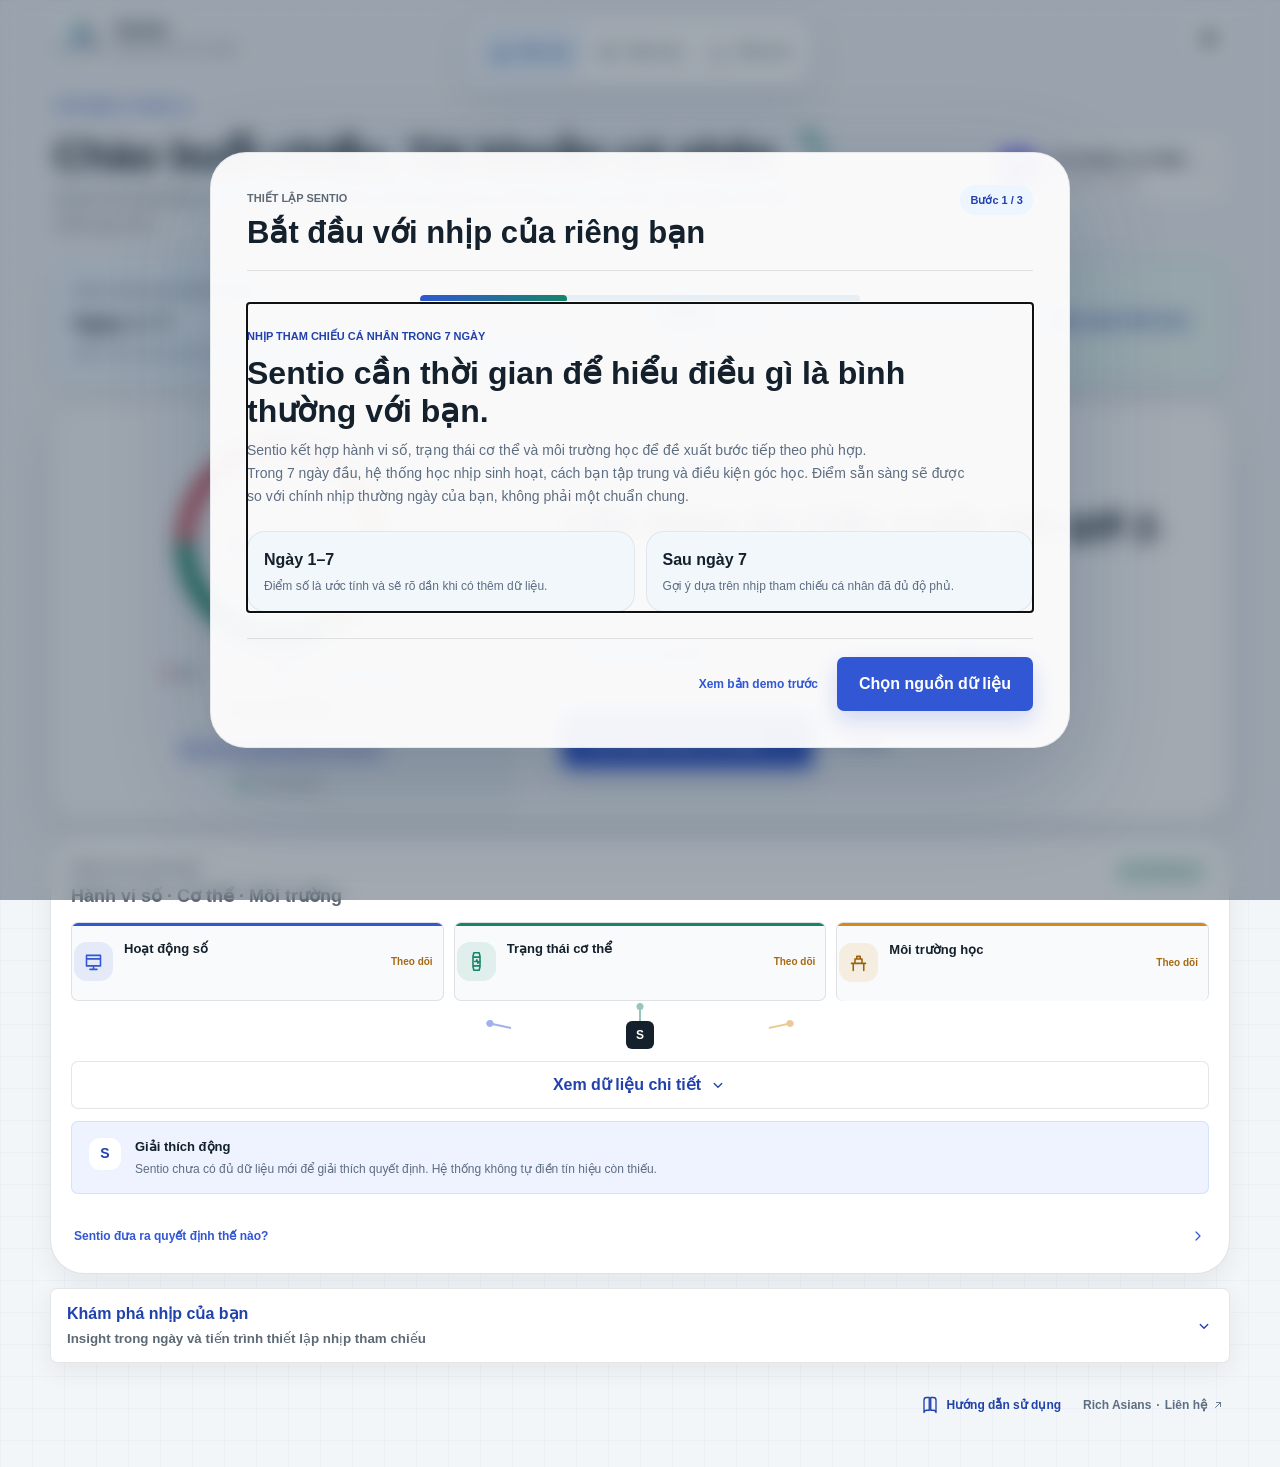
==== commit 9c67f17e: "chore: remove film presentation materials" ====
--- a/index.html
+++ b/index.html
@@ -121,10 +121,6 @@
       </button>
 
       <div class="top-actions">
-        <button class="film-button" id="filmButton" type="button" aria-label="Trình diễn Sentio" title="Trình diễn Sentio">
-          <svg viewBox="0 0 24 24" aria-hidden="true"><path d="M8 5v14l11-7Z"/></svg>
-          <span data-i18n="filmMode">Trình diễn Sentio</span>
-        </button>
         <button class="icon-button" id="settingsButton" type="button" aria-label="Settings" title="Settings">
           <svg viewBox="0 0 24 24" aria-hidden="true"><path d="M12 8.3a3.7 3.7 0 1 0 0 7.4 3.7 3.7 0 0 0 0-7.4Zm8.7 3.7c0-.6-.1-1.2-.2-1.8l-2.1-.8a7.6 7.6 0 0 0-.7-1.2l.4-2.2A9.6 9.6 0 0 0 15 4.2l-1.7 1.4a7.4 7.4 0 0 0-1.4 0l-1.7-1.4A9.6 9.6 0 0 0 7.1 6l.4 2.2c-.3.4-.5.8-.7 1.2l-2.1.8A9.8 9.8 0 0 0 4.5 12c0 .6.1 1.2.2 1.8l2.1.8c.2.4.4.8.7 1.2L7.1 18a9.6 9.6 0 0 0 3.1 1.8l1.7-1.4a7.4 7.4 0 0 0 1.4 0l1.7 1.4a9.6 9.6 0 0 0 3.1-1.8l-.4-2.2c.3-.4.5-.8.7-1.2l2.1-.8c.1-.6.2-1.2.2-1.8Z"/></svg>
         </button>
@@ -544,7 +540,7 @@
         </section>
       </section>
 
-      <section class="view film-view" data-view="film" id="filmView" aria-label="Sentio Film Mode">
+      <section class="view film-view" data-view="film" id="filmView" aria-label="Sentio Film Mode" hidden>
         <div class="film-stage" id="filmStage">
           <section class="film-scene active" data-scene="system" id="sceneSystem" aria-hidden="false" aria-label="Scene 4: Sentio system">
             <div class="scene-caption">
@@ -699,7 +695,6 @@
     </div>
     <div class="sheet-actions">
       <button class="secondary-button" id="restartOnboarding" type="button">Thiết lập lại onboarding</button>
-      <button class="text-link" id="openDemoScenarios" type="button">Mở các kịch bản demo trong Film Mode</button>
     </div>
   </section>
 
--- a/styles.css
+++ b/styles.css
@@ -1,4 +1,6 @@
-:root {
+:root {
+  --font-ui: "Aptos", "Segoe UI Variable Text", "Segoe UI", "Noto Sans", Arial, sans-serif;
+  --font-display: "Aptos Display", "Segoe UI Variable Display", "Aptos", "Segoe UI", "Noto Sans", Arial, sans-serif;
   --bg: #f6f7ff;
   --surface: rgba(255,255,255,.86);
   --surface-solid: #fff;
@@ -22,17 +24,21 @@
 * { box-sizing: border-box; }
 [hidden] { display: none !important; }
 html { scroll-behavior: smooth; }
-body {
+body {
   margin: 0;
   min-width: 320px;
   min-height: 100vh;
   color: var(--text);
   background: var(--bg);
-  font-family: -apple-system, BlinkMacSystemFont, "Segoe UI", Arial, "Noto Sans", "Noto Sans CJK SC", sans-serif;
+  font-family: var(--font-ui);
+  font-size: 16px;
+  line-height: 1.5;
+  font-feature-settings: "kern" 1, "liga" 1, "tnum" 1;
+  text-rendering: optimizeLegibility;
   -webkit-font-smoothing: antialiased;
   overflow-x: hidden;
 }
-button, select { font: inherit; }
+button, select { font: inherit; }
 button { color: inherit; }
 button, select { -webkit-tap-highlight-color: transparent; }
 button:focus-visible, select:focus-visible { outline: 3px solid rgba(111,99,246,.25); outline-offset: 3px; }
@@ -4378,3 +4384,80 @@
   .weekly-print-report .print-report-insights li { margin: 8px 0; }
   .weekly-print-report .print-report-footer { border-top: 1px solid #dce6f0; padding-top: 12px; font-size: 10px; }
 }
+
+/* --- Sentio AI chip (Today view) --- */
+.ai-chip { display: inline-flex; align-items: center; gap: 6px; padding: 4px 10px; border-radius: 999px; background: linear-gradient(135deg, rgba(49,87,213,.10), rgba(91,46,178,.12)); border: 1px solid rgba(49,87,213,.22); color: #2a3f6a; font-size: 11px; font-weight: 600; letter-spacing: .02em; }
+.ai-chip[hidden] { display: none; }
+.ai-chip-dot { width: 7px; height: 7px; border-radius: 50%; background: #3157d5; box-shadow: 0 0 0 3px rgba(49,87,213,.18); }
+.ai-chip-label { font-weight: 700; color: #3157d5; }
+.ai-chip-status { color: var(--muted); font-weight: 600; }
+
+/* --- Sentio AI status panel (Why sheet) --- */
+.ai-status-card { margin-top: 16px; padding: 16px; border-radius: 16px; background: linear-gradient(135deg, #f4f7ff, #fbf6ff); border: 1px solid rgba(49,87,213,.18); }
+.ai-status-card[hidden] { display: none; }
+.ai-status-head { display: flex; align-items: center; gap: 12px; flex-wrap: wrap; }
+.ai-badge { display: inline-flex; align-items: center; justify-content: center; width: 34px; height: 34px; border-radius: 10px; background: linear-gradient(135deg, #3157d5, #5b2eb2); color: #fff; font-weight: 800; font-size: 13px; letter-spacing: .04em; }
+.ai-status-head .card-label, .ai-confidence .card-label { display: block; color: var(--muted); font-size: 10px; }
+.ai-status-head strong { font-size: 16px; }
+.ai-confidence { margin-left: auto; text-align: right; }
+.ai-confidence strong { font-size: 15px; }
+.ai-confidence-bar { display: block; width: 90px; height: 6px; border-radius: 3px; background: rgba(49,87,213,.15); overflow: hidden; margin-top: 6px; }
+.ai-confidence-fill { display: block; height: 100%; width: 0; background: linear-gradient(90deg, #3157d5, #8b5cf6); border-radius: 3px; transition: width .4s ease; }
+.ai-explanation { margin: 12px 0 0; font-size: 12.5px; line-height: 1.55; color: #3a4660; }
+@media (prefers-color-scheme: dark) {
+  .ai-chip { background: linear-gradient(135deg, rgba(120,150,255,.14), rgba(150,110,255,.14)); border-color: rgba(120,150,255,.3); color: #c3cef0; }
+  .ai-chip-label { color: #9fb4ff; }
+  .ai-chip-dot { background: #8fb4ff; box-shadow: 0 0 0 3px rgba(120,150,255,.18); }
+  .ai-status-card { background: linear-gradient(135deg, rgba(49,87,213,.10), rgba(91,46,178,.10)); border-color: rgba(120,150,255,.2); }
+  .ai-explanation { color: #aab8d6; }
+}
+
+/* Presentation typography: polished on Windows, readable on every fallback. */
+body,
+button,
+select,
+input,
+textarea {
+  font-family: var(--font-ui);
+}
+
+body * {
+  letter-spacing: 0 !important;
+}
+
+:where(h1, h2, h3),
+.brand strong,
+.scene-caption h1,
+.end-logo h1,
+.decision-panel h2,
+.weekly-hero-card > strong,
+.case-study-identity strong,
+.case-action > strong {
+  font-family: var(--font-display);
+  font-weight: 650;
+  line-height: 1.12;
+}
+
+:where(.score-number, .timer-display, .person-score strong, .weekly-change-value span,
+  .weekly-stat-card > strong, .case-study-score > strong, .comparison-column strong,
+  .monitor-stat > strong) {
+  font-family: var(--font-display);
+  font-variant-numeric: tabular-nums;
+  font-weight: 680;
+  line-height: 1;
+}
+
+:where(.eyebrow, .card-label, .brand-team, .decision-kicker, .checkin-kicker,
+  .scene-caption > span, .person-decision span, .case-technology small) {
+  font-weight: 700;
+}
+
+@media print {
+  body.printing-weekly-report #weeklyPrintReport {
+    font-family: var(--font-ui);
+  }
+  .weekly-print-report h1,
+  .weekly-print-report .print-report-brand {
+    font-family: var(--font-display);
+  }
+}
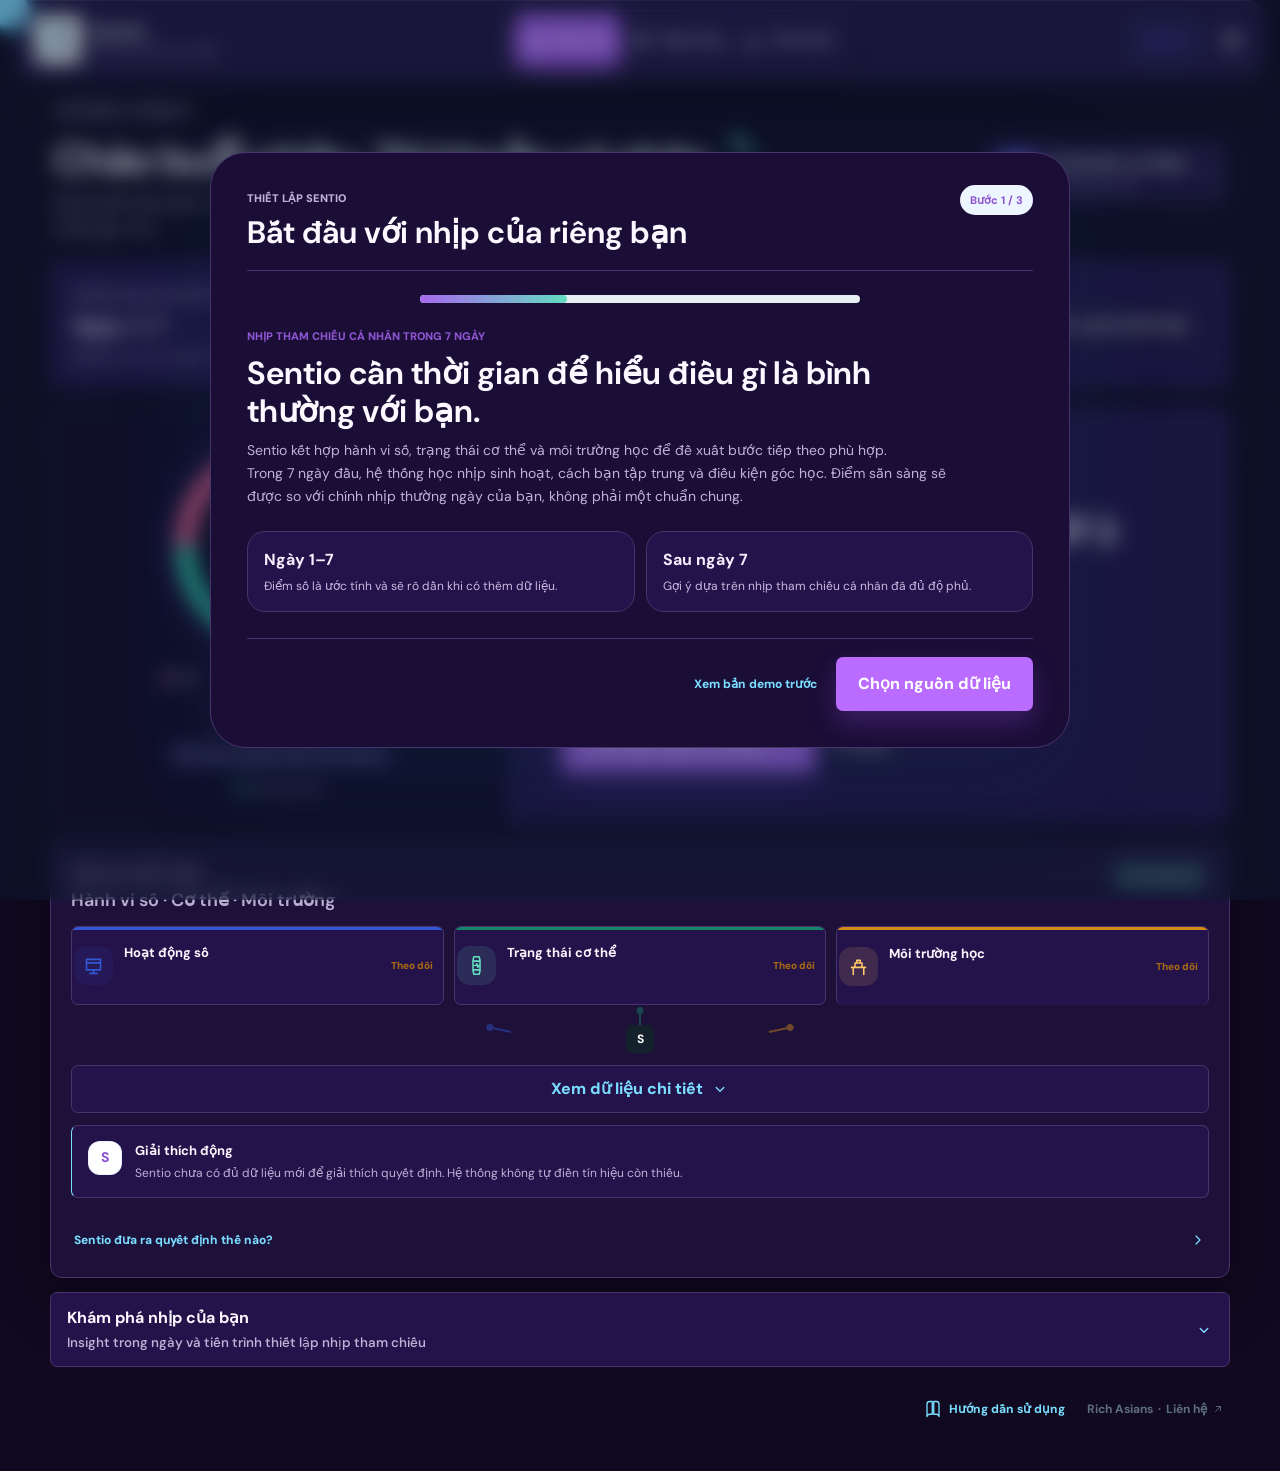
==== commit 16ae2b70: "Polish dashboard UI and remove unused docs" ====
--- a/index.html
+++ b/index.html
@@ -7,8 +7,12 @@
   <meta name="description" content="Sentio — Study when you're ready.">
   <title>Sentio — Study when you're ready</title>
   <link rel="stylesheet" href="styles.css">
+  <link rel="stylesheet" href="sentio-link.css">
+  <link rel="stylesheet" href="sentio-theme.css">
+  <link rel="stylesheet" href="sentio-progress.css">
 </head>
 <body>
+  <div class="pointer-trail" aria-hidden="true"></div>
   <div class="startup-overlay" id="startupOverlay" aria-live="polite">
     <div class="startup-mark">S</div>
     <p id="startupLabel">Đang đọc tín hiệu hôm nay…</p>
@@ -120,7 +124,23 @@
         </span>
       </button>
 
+      <nav class="bottom-nav" aria-label="Primary navigation">
+        <button class="nav-item active" type="button" data-view-link="today">
+          <svg viewBox="0 0 24 24" aria-hidden="true"><path d="M4 11 12 4l8 7v9H4v-9Z"/><path d="M9 20v-6h6v6"/></svg>
+          <span data-i18n="today">Hôm nay</span>
+        </button>
+        <button class="nav-item" type="button" data-view-link="focus">
+          <svg viewBox="0 0 24 24" aria-hidden="true"><circle cx="12" cy="12" r="8"/><circle cx="12" cy="12" r="3"/><path d="M12 2v2M12 20v2M2 12h2M20 12h2"/></svg>
+          <span data-i18n="focus">Tập trung</span>
+        </button>
+        <button class="nav-item" type="button" data-view-link="progress">
+          <svg viewBox="0 0 24 24" aria-hidden="true"><path d="M4 19V9M10 19V5M16 19v-7M22 19H2"/></svg>
+          <span data-i18n="progress">Tiến trình</span>
+        </button>
+      </nav>
+
       <div class="top-actions">
+        <a class="sensor-link" href="bh1750.html">Coco ↗</a>
         <button class="icon-button" id="settingsButton" type="button" aria-label="Settings" title="Settings">
           <svg viewBox="0 0 24 24" aria-hidden="true"><path d="M12 8.3a3.7 3.7 0 1 0 0 7.4 3.7 3.7 0 0 0 0-7.4Zm8.7 3.7c0-.6-.1-1.2-.2-1.8l-2.1-.8a7.6 7.6 0 0 0-.7-1.2l.4-2.2A9.6 9.6 0 0 0 15 4.2l-1.7 1.4a7.4 7.4 0 0 0-1.4 0l-1.7-1.4A9.6 9.6 0 0 0 7.1 6l.4 2.2c-.3.4-.5.8-.7 1.2l-2.1.8A9.8 9.8 0 0 0 4.5 12c0 .6.1 1.2.2 1.8l2.1.8c.2.4.4.8.7 1.2L7.1 18a9.6 9.6 0 0 0 3.1 1.8l1.7-1.4a7.4 7.4 0 0 0 1.4 0l1.7 1.4a9.6 9.6 0 0 0 3.1-1.8l-.4-2.2c.3-.4.5-.8.7-1.2l2.1-.8c.1-.6.2-1.2.2-1.8Z"/></svg>
         </button>
@@ -163,6 +183,7 @@
             <div class="score-panel">
               <div class="score-ring-wrap decision-dial" id="decisionDial" role="meter" aria-label="Điểm sẵn sàng" aria-valuemin="0" aria-valuemax="100" aria-valuenow="92" style="--score:92">
                 <div class="dial-spectrum" aria-hidden="true"></div>
+                <div class="dial-fill" aria-hidden="true"></div>
                 <span class="dial-marker" aria-hidden="true"></span>
                 <svg class="score-ring legacy-progress" viewBox="0 0 200 200" aria-hidden="true">
                   <circle class="ring-progress" id="ringProgress" cx="100" cy="100" r="79"></circle>
@@ -342,15 +363,21 @@
           <article class="timer-card reveal delay-1">
             <div class="task-row">
               <label for="taskSelect" data-i18n="currentTask">Việc đang làm</label>
+              <div class="task-controls">
               <select id="taskSelect">
                 <option value="reading" data-i18n-option="reading">Đọc và ôn nhẹ</option>
                 <option value="coding" data-i18n-option="coding">Lập trình</option>
                 <option value="economics" data-i18n-option="economics">Kinh tế học</option>
                 <option value="language" data-i18n-option="languageStudy">Ngoại ngữ</option>
               </select>
-            </div>
-
-            <div class="timer-orbit" id="timerOrbit">
+              <button class="timer-open-button" id="openTimerSettings" type="button" aria-label="Chọn thời lượng học">
+                <svg viewBox="0 0 24 24" aria-hidden="true"><circle cx="12" cy="12" r="8.5"></circle><path d="M12 7v5l3 2"></path></svg>
+                <span>Hẹn giờ</span>
+              </button>
+              </div>
+            </div>
+
+            <div class="timer-orbit" id="timerOrbit" role="button" tabindex="0" aria-label="Chỉnh thời lượng bộ đếm">
               <span class="orbit-dot dot-a"></span>
               <span class="orbit-dot dot-b"></span>
               <span class="orbit-dot dot-c"></span>
@@ -440,6 +467,7 @@
             </div>
           </div>
         </div>
+        <p class="progress-evidence-note"><span aria-hidden="true">●</span> Minh họa 7 phiên: Readiness 84/100 · 6/7 ngày ổn định · 3 lần gián đoạn mỗi phiên. Thông số BH1750/I²C có nguồn trong trang Coco.</p>
 
         <div class="weekly-summary-grid reveal delay-1">
           <article class="weekly-hero-card">
@@ -660,20 +688,6 @@
 
     </main>
 
-    <nav class="bottom-nav" aria-label="Primary navigation">
-      <button class="nav-item active" type="button" data-view-link="today">
-        <svg viewBox="0 0 24 24" aria-hidden="true"><path d="M4 11 12 4l8 7v9H4v-9Z"/><path d="M9 20v-6h6v6"/></svg>
-        <span data-i18n="today">Hôm nay</span>
-      </button>
-      <button class="nav-item" type="button" data-view-link="focus">
-        <svg viewBox="0 0 24 24" aria-hidden="true"><circle cx="12" cy="12" r="8"/><circle cx="12" cy="12" r="3"/><path d="M12 2v2M12 20v2M2 12h2M20 12h2"/></svg>
-        <span data-i18n="focus">Tập trung</span>
-      </button>
-      <button class="nav-item" type="button" data-view-link="progress">
-        <svg viewBox="0 0 24 24" aria-hidden="true"><path d="M4 19V9M10 19V5M16 19v-7M22 19H2"/></svg>
-        <span data-i18n="progress">Tiến trình</span>
-      </button>
-    </nav>
   </div>
 
   <div class="backdrop" id="backdrop"></div>
@@ -900,6 +914,24 @@
 
   <div class="app-toast" id="appToast" role="status" aria-live="polite" aria-atomic="true" hidden></div>
 
+  <div class="timer-modal" id="timerModal" hidden>
+    <div class="timer-modal-backdrop" data-close-timer></div>
+    <section class="timer-modal-card" role="dialog" aria-modal="true" aria-labelledby="timerModalTitle">
+      <button class="timer-modal-close" type="button" data-close-timer aria-label="Đóng">×</button>
+      <span class="card-label">THỜI LƯỢNG PHIÊN</span>
+      <h2 id="timerModalTitle">Bạn muốn học trong bao lâu?</h2>
+      <p>Chọn một mốc ngắn để bắt đầu. Bạn vẫn có thể tạm dừng hoặc kết thúc sớm.</p>
+      <div class="time-picker" id="timePicker" role="group" aria-label="Chọn giờ, phút và giây">
+        <div class="time-wheel" data-unit="hours" aria-label="Giờ"><button class="wheel-arrow wheel-up" type="button" aria-label="Giảm giờ"><svg viewBox="0 0 24 24" aria-hidden="true"><path d="m6 14 6-6 6 6"/></svg></button><div class="wheel-viewport"><div class="wheel-list"></div></div><button class="wheel-arrow wheel-down" type="button" aria-label="Tăng giờ"><svg viewBox="0 0 24 24" aria-hidden="true"><path d="m6 10 6 6 6-6"/></svg></button></div>
+        <div class="time-wheel" data-unit="minutes" aria-label="Phút"><button class="wheel-arrow wheel-up" type="button" aria-label="Giảm phút"><svg viewBox="0 0 24 24" aria-hidden="true"><path d="m6 14 6-6 6 6"/></svg></button><div class="wheel-viewport"><div class="wheel-list"></div></div><button class="wheel-arrow wheel-down" type="button" aria-label="Tăng phút"><svg viewBox="0 0 24 24" aria-hidden="true"><path d="m6 10 6 6 6-6"/></svg></button></div>
+        <div class="time-wheel" data-unit="seconds" aria-label="Giây"><button class="wheel-arrow wheel-up" type="button" aria-label="Giảm giây"><svg viewBox="0 0 24 24" aria-hidden="true"><path d="m6 14 6-6 6 6"/></svg></button><div class="wheel-viewport"><div class="wheel-list"></div></div><button class="wheel-arrow wheel-down" type="button" aria-label="Tăng giây"><svg viewBox="0 0 24 24" aria-hidden="true"><path d="m6 10 6 6 6-6"/></svg></button></div>
+        <div class="wheel-selection" aria-hidden="true"></div>
+      </div>
+      <button class="primary-button timer-confirm" id="confirmTimer" type="button">Đặt thời lượng</button>
+    </section>
+  </div>
+
   <script src="app.js"></script>
+  <script src="sentio-timer.js"></script>
 </body>
 </html>
--- a/styles.css
+++ b/styles.css
@@ -2294,14 +2294,14 @@
   margin: 12px 0 0;
 }
 
-body:not(.film-active) #focusEventTimeline > li {
-  min-width: 0;
-  position: relative;
-  display: grid;
-  grid-template-columns: minmax(0,1fr) auto;
-  gap: 5px 12px;
-  padding: 11px 0 11px 25px;
-}
+body:not(.film-active) #focusEventTimeline > li {
+  min-width: 0;
+  position: relative;
+  display: grid;
+  grid-template-columns: auto minmax(0,1fr);
+  gap: 5px 12px;
+  padding: 11px 0 11px 25px;
+}
 
 body:not(.film-active) #focusEventTimeline > li::before {
   content: "";
@@ -2332,11 +2332,15 @@
 }
 
 body:not(.film-active) #focusEventTimeline > li strong { font-size: 12px; }
-body:not(.film-active) #focusEventTimeline > li :where(span, small, time, p) {
-  color: var(--v6-text-muted);
-  font-size: 11px;
-  line-height: 1.45;
-}
+body:not(.film-active) #focusEventTimeline > li :where(span, small, time, p) {
+  color: var(--v6-text-muted);
+  font-size: 11px;
+  line-height: 1.45;
+}
+body:not(.film-active) #focusEventTimeline > li time {
+  white-space: nowrap;
+  font-variant-numeric: tabular-nums;
+}
 
 body:not(.film-active) #focusEventEmpty {
   margin: 12px 0 0;
@@ -3314,13 +3318,14 @@
   isolation: isolate;
 }
 
-.dial-spectrum {
-  position: absolute;
-  inset: 7px;
-  border-radius: 50%;
-  background: conic-gradient(from -90deg, #d4525e 0 34%, #d58a18 34% 67%, #168568 67% 100%);
-  box-shadow: 0 10px 28px rgba(20, 32, 43, .12);
-}
+.dial-spectrum {
+  position: absolute;
+  inset: 7px;
+  border-radius: 50%;
+  z-index: 1;
+  background: conic-gradient(from -90deg, #d4525e 0 34%, #d58a18 34% 67%, #168568 67% 100%);
+  box-shadow: 0 10px 28px rgba(20, 32, 43, .12);
+}
 
 .dial-spectrum::after {
   content: "";
@@ -3328,10 +3333,24 @@
   inset: 17px;
   border-radius: 50%;
   background: #fff;
-  box-shadow: inset 0 0 0 1px rgba(20, 32, 43, .08);
-}
-
-.dial-marker {
+  box-shadow: inset 0 0 0 1px rgba(20, 32, 43, .08);
+}
+
+.dial-fill {
+  position: absolute;
+  inset: 7px;
+  z-index: 2;
+  border-radius: 50%;
+  pointer-events: none;
+  background: conic-gradient(from -90deg, rgba(255,255,255,.86) 0 calc(var(--score) * 1%), transparent 0 100%);
+  -webkit-mask: radial-gradient(farthest-side, transparent calc(100% - 14px), #000 calc(100% - 13px));
+  mask: radial-gradient(farthest-side, transparent calc(100% - 14px), #000 calc(100% - 13px));
+  opacity: .72;
+  filter: drop-shadow(0 0 6px rgba(255,255,255,.42));
+  transition: opacity .25s ease;
+}
+
+.dial-marker {
   position: absolute;
   z-index: 4;
   top: 50%;
@@ -4461,3 +4480,912 @@
     font-family: var(--font-display);
   }
 }
+
+/* Competition theme: a restrained product UI that aligns with the violet Sentio deck. */
+:root {
+  --bg: #110722;
+  --surface: rgba(35, 18, 68, .88);
+  --surface-solid: #241149;
+  --text: #f7f2ff;
+  --muted: #c6b8df;
+  --line: rgba(226, 210, 255, .17);
+  --primary: #b26cff;
+  --primary-dark: #d1a4ff;
+  --blue: #69ddff;
+  --green: #5ce0b2;
+  --amber: #ffc96b;
+  --red: #ff8ca7;
+  --shadow: 0 20px 48px rgba(3, 0, 12, .38);
+  --shadow-soft: 0 10px 30px rgba(3, 0, 12, .28);
+}
+
+body,
+body:not(.film-active) {
+  background: #110722;
+  color: var(--text);
+}
+
+.ambient { display: none; }
+
+body:not(.film-active) :where(.readiness-card, .source-card, .timer-card, .live-monitor,
+  .daily-story-card, .baseline-card, .weekly-hero-card, .weekly-stat-card, .history-card,
+  .all-outcomes, .single-insight, .settings-panel, .sheet, .onboarding-card) {
+  background: rgba(35, 18, 68, .9);
+  border-color: var(--line);
+  box-shadow: var(--shadow);
+}
+
+body:not(.film-active) .topbar,
+body:not(.film-active) .bottom-nav {
+  background: rgba(17, 7, 34, .82);
+  border-color: var(--line);
+}
+
+body:not(.film-active) .icon-button,
+body:not(.film-active) .profile-pill,
+body:not(.film-active) .secondary-button,
+body:not(.film-active) .compact-button {
+  background: rgba(48, 27, 90, .78);
+  border-color: var(--line);
+  color: var(--text);
+}
+
+body:not(.film-active) .readiness-card,
+body:not(.film-active) .source-card,
+body:not(.film-active) .timer-card,
+body:not(.film-active) .live-monitor {
+  border-radius: 12px;
+}
+
+body:not(.film-active) .score-panel {
+  background: #1b0d39;
+  border-color: var(--line);
+}
+
+body:not(.film-active) .score-number,
+body:not(.film-active) .timer-display,
+body:not(.film-active) .weekly-stat-card > strong {
+  color: #ffffff;
+}
+
+body:not(.film-active) .decision-panel,
+body:not(.film-active) .source-item,
+body:not(.film-active) .story-item,
+body:not(.film-active) .monitor-stat,
+body:not(.film-active) .monitor-grid > div,
+body:not(.film-active) .decision-confidence,
+body:not(.film-active) .weekly-win-card,
+body:not(.film-active) .score-comparison-card {
+  background: rgba(66, 39, 112, .34);
+  border-color: rgba(226, 210, 255, .12);
+}
+
+body:not(.film-active) .source-item:hover,
+body:not(.film-active) .profile-option:hover {
+  background: rgba(178, 108, 255, .13);
+}
+
+body:not(.film-active) .primary-button,
+body:not(.film-active) .play-button {
+  background: #a855f7;
+  color: #fff;
+  box-shadow: 0 12px 26px rgba(168, 85, 247, .25);
+}
+
+body:not(.film-active) .primary-button:hover,
+body:not(.film-active) .play-button:hover {
+  background: #c278ff;
+  box-shadow: 0 14px 30px rgba(168, 85, 247, .35);
+}
+
+body:not(.film-active) .bottom-nav {
+  box-shadow: 0 14px 42px rgba(3, 0, 12, .46);
+}
+
+body:not(.film-active) .nav-item { color: #c6b8df; }
+body:not(.film-active) .nav-item.active { color: #fff; background: rgba(178, 108, 255, .22); }
+
+body:not(.film-active) .source-icon { background: rgba(105, 221, 255, .12); color: var(--blue); }
+body:not(.film-active) .source-item:nth-child(2) .source-icon { background: rgba(92, 224, 178, .12); color: var(--green); }
+body:not(.film-active) .source-item:nth-child(3) .source-icon { background: rgba(255, 201, 107, .13); color: var(--amber); }
+
+body:not(.film-active) .status-badge.ready,
+body:not(.film-active) .sync-chip,
+body:not(.film-active) .live-pill { background: rgba(92, 224, 178, .14); color: #91f2d1; }
+body:not(.film-active) .status-badge.low { background: rgba(255, 140, 167, .15); color: #ffc0d0; }
+body:not(.film-active) .status-badge { background: rgba(255, 201, 107, .14); color: #ffdc98; }
+
+body:not(.film-active) .score-ring-wrap,
+body:not(.film-active) .timer-orbit { filter: drop-shadow(0 0 20px rgba(178, 108, 255, .16)); }
+
+body:not(.film-active) .app-footer { border-color: var(--line); color: var(--muted); }
+
+/* Fix legacy product rules that previously forced pale panels and dark text. */
+body:not(.film-active) .hero-row h1,
+body:not(.film-active) .decision-panel h2,
+body:not(.film-active) .training-banner :where(h2, h3),
+body:not(.film-active) .training-banner-copy > strong,
+body:not(.film-active) .decision-dial .score-number {
+  color: #ffffff;
+}
+
+body:not(.film-active) .hero-row .subcopy,
+body:not(.film-active) .decision-panel p,
+body:not(.film-active) .training-banner p,
+body:not(.film-active) .training-banner-status small,
+body:not(.film-active) .score-out-of,
+body:not(.film-active) .updated {
+  color: #c6b8df;
+}
+
+body:not(.film-active) .training-banner {
+  background: #241149;
+  border-color: var(--line);
+  border-radius: 12px;
+  box-shadow: var(--shadow-soft);
+}
+
+body:not(.film-active) .training-progress,
+body:not(.film-active) .confidence-track,
+body:not(.film-active) .history-track {
+  background: rgba(255, 255, 255, .12);
+}
+
+body:not(.film-active) .readiness-card {
+  background: #211044;
+  border-color: var(--line);
+  box-shadow: var(--shadow);
+}
+
+body:not(.film-active) .score-panel {
+  background: #180b33;
+  border-color: var(--line);
+}
+
+body:not(.film-active) .decision-panel {
+  background: #281552;
+}
+
+body:not(.film-active) .decision-confidence,
+body:not(.film-active) .monitor-stat,
+body:not(.film-active) .monitor-grid > div,
+body:not(.film-active) .decision-timeline > div {
+  background: rgba(255, 255, 255, .07);
+  color: var(--text);
+}
+
+body:not(.film-active) .dial-spectrum::after {
+  background: #1d0e3b;
+  box-shadow: inset 0 0 0 1px rgba(255, 255, 255, .12);
+}
+
+body:not(.film-active) .dial-marker { background: #ffffff; border-color: #1d0e3b; }
+
+body:not(.film-active) .source-card,
+body:not(.film-active) .timer-card,
+body:not(.film-active) .live-monitor,
+body:not(.film-active) .daily-story-card,
+body:not(.film-active) .baseline-card,
+body:not(.film-active) .weekly-hero-card,
+body:not(.film-active) .weekly-stat-card,
+body:not(.film-active) .history-card,
+body:not(.film-active) .all-outcomes,
+body:not(.film-active) .single-insight {
+  background: #211044;
+  border-color: var(--line);
+  box-shadow: var(--shadow);
+}
+
+/* Final color system: every product surface uses the same midnight-violet scale. */
+:root {
+  --sentio-canvas: #0d061b;
+  --sentio-surface: #1a0d36;
+  --sentio-raised: #24124a;
+  --sentio-inset: #130926;
+  --sentio-text: #fbf8ff;
+  --sentio-muted: #c0b1d8;
+  --sentio-violet: #b96cff;
+  --sentio-cyan: #7addff;
+}
+
+html { color-scheme: dark; }
+body:not(.film-active) { background: var(--sentio-canvas); color: var(--sentio-text); }
+
+body:not(.film-active) :is(h1, h2, h3, h4, strong, .hero-row h1, .decision-panel h2) {
+  color: var(--sentio-text);
+}
+
+body:not(.film-active) :is(p, small, .subcopy, .updated, .score-out-of, .source-copy small,
+  .story-item small, .health-metric-card small, .profile-pill small, .card-label) {
+  color: var(--sentio-muted);
+}
+
+body:not(.film-active) :is(.readiness-card, .source-card, .timer-card, .live-monitor,
+  .daily-story-card, .baseline-card, .weekly-hero-card, .weekly-stat-card, .history-card,
+  .all-outcomes, .single-insight, .settings-panel, .sheet, .onboarding-card, .checkin-card,
+  .session-summary-card, .source-sheet, .privacy-sheet, .guide-sheet) {
+  background: var(--sentio-surface);
+  border-color: var(--line);
+  color: var(--sentio-text);
+}
+
+body:not(.film-active) :is(.training-banner, .decision-panel, .profile-options,
+  .source-item, .story-item, .monitor-stat, .monitor-grid > div, .decision-confidence,
+  .decision-timeline > div, .weekly-win-card, .score-comparison-card, .source-metric,
+  .privacy-control-row, .health-flow-card, .health-metric-card, .health-note-card,
+  .account-summary-card, .account-baseline-card) {
+  background: var(--sentio-raised);
+  border-color: var(--line);
+  color: var(--sentio-text);
+}
+
+body:not(.film-active) :is(.source-item:hover, .story-item:hover, .profile-option:hover,
+  .weekly-win-card:hover, .source-metric:hover) {
+  background: rgba(185, 108, 255, .16);
+}
+
+body:not(.film-active) :is(.profile-pill, .profile-option, .icon-button, .secondary-button,
+  .compact-button, .settings-action, .sheet-close, .round-button, select, input, textarea) {
+  background: var(--sentio-raised);
+  border-color: var(--line);
+  color: var(--sentio-text);
+}
+
+body:not(.film-active) :is(select option, input::placeholder, textarea::placeholder) {
+  color: var(--sentio-muted);
+}
+
+body:not(.film-active) :is(.training-progress, .confidence-track, .history-track,
+  .baseline-progress, .ai-confidence-bar, .weekly-chart-track) {
+  background: rgba(255, 255, 255, .12);
+}
+
+body:not(.film-active) :is(.training-progress > i, .confidence-track i, .baseline-progress i,
+  .ai-confidence-fill, .history-fill) {
+  background: var(--sentio-violet);
+}
+
+body:not(.film-active) :is(.primary-button, .play-button, .nudge-card button) {
+  background: var(--sentio-violet);
+  border-color: transparent;
+  color: #fff;
+}
+
+body:not(.film-active) :is(.primary-button:hover, .play-button:hover, .nudge-card button:hover) {
+  background: #cb8aff;
+}
+
+body:not(.film-active) :is(.text-link, .footer-guide, .decision-kicker, .eyebrow,
+  .checkin-kicker, .card-label) { color: var(--sentio-cyan); }
+
+body:not(.film-active) :is(.bottom-nav, .topbar) {
+  background: rgba(13, 6, 27, .92);
+  border-color: var(--line);
+}
+
+body:not(.film-active) .nav-item.active {
+  background: rgba(185, 108, 255, .24);
+  color: #fff;
+}
+
+body:not(.film-active) :is(.ai-chip, .ai-status-card) {
+  background: rgba(122, 221, 255, .09);
+  border-color: rgba(122, 221, 255, .25);
+  color: var(--sentio-text);
+}
+
+body:not(.film-active) :is(.ai-chip-label, .ai-status-head strong, .ai-explanation) {
+  color: var(--sentio-text);
+}
+
+body:not(.film-active) .ai-chip-dot { background: var(--sentio-cyan); box-shadow: 0 0 0 3px rgba(122, 221, 255, .16); }
+body:not(.film-active) .ai-badge { background: var(--sentio-violet); }
+
+body:not(.film-active) .dial-spectrum::after { background: var(--sentio-inset); }
+body:not(.film-active) .decision-dial .score-number { color: #fff; }
+body:not(.film-active) .dial-zones span { color: var(--sentio-muted); }
+
+body:not(.film-active) .toast { background: #2c155b; border-color: var(--line); color: #fff; }
+body:not(.film-active) .app-footer { background: transparent; border-color: var(--line); }
+
+/* Neon readiness dial and the last legacy light surfaces. */
+body:not(.film-active) .dial-spectrum {
+  background: conic-gradient(from -90deg, #ff6f9b 0 34%, #ffc34f 34% 67%, #39e7b5 67% 100%);
+  box-shadow: 0 0 0 1px rgba(255,255,255,.12), 0 0 24px rgba(185,108,255,.25), 0 14px 34px rgba(0,0,0,.42);
+}
+
+body:not(.film-active) .dial-fill {
+  opacity: .62;
+  filter: drop-shadow(0 0 8px rgba(255,255,255,.55));
+}
+
+body:not(.film-active) .dial-spectrum::after {
+  background: #180a31;
+  box-shadow: inset 0 0 0 1px rgba(255,255,255,.12), inset 0 0 28px rgba(185,108,255,.10);
+}
+
+body:not(.film-active) .dial-marker {
+  background: #ffffff;
+  border-color: #180a31;
+  box-shadow: 0 0 0 2px rgba(255,255,255,.2), 0 0 14px rgba(255,255,255,.9);
+}
+
+body:not(.film-active) .dial-zones .recover i { background: #ff82aa; box-shadow: 0 0 9px rgba(255,130,170,.55); }
+body:not(.film-active) .dial-zones .light i { background: #ffd166; box-shadow: 0 0 9px rgba(255,209,102,.55); }
+body:not(.film-active) .dial-zones .deep i { background: #51edbd; box-shadow: 0 0 9px rgba(81,237,189,.55); }
+
+body:not(.film-active) :is(.signal-detail-toggle, .insight-toggle) {
+  background: #24124a;
+  border-color: var(--line);
+  color: var(--sentio-cyan);
+  box-shadow: none;
+}
+
+body:not(.film-active) :is(.signal-detail-toggle:hover, .insight-toggle:hover) {
+  background: rgba(185,108,255,.18);
+}
+
+body:not(.film-active) .fusion-summary,
+body:not(.film-active) .fusion-summary[data-tone="attention"],
+body:not(.film-active) .dynamic-reasoning-detail {
+  background: #24124a;
+  border-color: var(--line);
+  border-left-color: var(--sentio-cyan);
+  color: var(--sentio-text);
+}
+
+body:not(.film-active) .dynamic-reasoning-detail p,
+body:not(.film-active) .fusion-summary :is(p, small, span) {
+  color: var(--sentio-muted);
+}
+
+body:not(.film-active) .insight-toggle small { color: var(--sentio-muted); }
+
+body:not(.film-active) .nudge-card,
+body:not(.film-active) .story-conclusion,
+body:not(.film-active) .outcome-card,
+body:not(.film-active) .self-awareness-card {
+  background: #24124a;
+  border-color: var(--line);
+  color: var(--sentio-text);
+}
+
+/* Progress view: calmer hierarchy and tighter scan-friendly spacing. */
+body:not(.film-active) #progressView .view-heading {
+  align-items: center;
+  gap: 24px;
+  padding: 24px 4px 18px;
+}
+
+body:not(.film-active) #progressView .view-heading h1 {
+  max-width: 760px;
+  margin: 0;
+  font-size: 52px;
+  line-height: 1.06;
+}
+
+body:not(.film-active) #progressView .view-heading .subcopy {
+  max-width: 58ch;
+  margin-top: 8px;
+  line-height: 1.5;
+}
+
+body:not(.film-active) #progressView .progress-heading-actions {
+  flex-direction: row;
+  align-items: center;
+  gap: 10px;
+  flex-shrink: 0;
+}
+
+body:not(.film-active) #progressView .week-chip {
+  min-width: 126px;
+  min-height: 52px;
+  border-radius: 12px;
+  padding: 8px 12px;
+  box-shadow: none;
+}
+
+body:not(.film-active) #progressView .report-export-actions { gap: 6px; }
+body:not(.film-active) #progressView .compact-button {
+  min-height: 40px;
+  border-radius: 10px;
+  padding-inline: 11px;
+}
+
+body:not(.film-active) #progressView .progress-evidence-note {
+  margin: 0 0 14px;
+  padding: 8px 12px;
+  border-radius: 10px;
+  font-size: 11px;
+  line-height: 1.45;
+}
+
+body:not(.film-active) #progressView .weekly-summary-grid {
+  gap: 12px;
+}
+
+body:not(.film-active) #progressView :is(.weekly-hero-card, .weekly-stat-card) {
+  border-radius: 14px;
+  padding: 22px;
+  box-shadow: none !important;
+}
+
+body:not(.film-active) #progressView .weekly-hero-card > strong {
+  margin-top: 10px;
+  font-size: 36px;
+  line-height: 1.1;
+}
+
+body:not(.film-active) #progressView .weekly-change-value {
+  gap: 12px;
+  margin: 16px 0 6px;
+}
+
+body:not(.film-active) #progressView .weekly-change-value span { font-size: 42px; }
+body:not(.film-active) #progressView .weekly-hero-card > p { margin-top: 14px; line-height: 1.55; }
+body:not(.film-active) #progressView .weekly-stat-card { min-height: 176px; }
+body:not(.film-active) #progressView .weekly-stat-card > strong { font-size: 50px; }
+
+body:not(.film-active) #progressView .weekly-wins-grid {
+  gap: 10px;
+  margin-top: 14px;
+}
+
+body:not(.film-active) #progressView .weekly-win-card {
+  border-radius: 14px;
+  padding: 15px;
+}
+
+body:not(.film-active) #progressView .weekly-win-card :where(small, p) {
+  font-size: 11px;
+  line-height: 1.45;
+}
+
+body:not(.film-active) #progressView .readiness-trend-card,
+body:not(.film-active) #progressView .self-awareness-card {
+  border-radius: 14px;
+  box-shadow: none !important;
+}
+
+body:not(.film-active) #progressView .readiness-trend-card { margin-top: 14px; padding: 22px; }
+body:not(.film-active) #progressView .self-awareness-card { margin-top: 14px; padding: 22px; }
+
+@media (max-width: 900px) {
+  body:not(.film-active) #progressView .view-heading h1 { font-size: 44px; }
+  body:not(.film-active) #progressView .progress-heading-actions { align-items: flex-end; flex-direction: column; }
+}
+
+@media (max-width: 700px) {
+  body:not(.film-active) #progressView .view-heading {
+    align-items: flex-start;
+    gap: 14px;
+    padding: 22px 0 16px;
+  }
+
+  body:not(.film-active) #progressView .view-heading h1 { font-size: 34px; }
+  body:not(.film-active) #progressView .progress-heading-actions { align-items: flex-start; flex-direction: row; flex-wrap: wrap; }
+  body:not(.film-active) #progressView .weekly-summary-grid,
+  body:not(.film-active) #progressView .weekly-wins-grid { gap: 10px; }
+}
+
+@media (max-width: 430px) {
+  body:not(.film-active) #progressView .progress-heading-actions,
+  body:not(.film-active) #progressView .report-export-actions { width: 100%; }
+  body:not(.film-active) #progressView .report-export-actions { display: grid; grid-template-columns: 1fr 1fr; }
+  body:not(.film-active) #progressView .week-chip { flex: 1; }
+}
+
+/* Unified product toolbar: one shell on desktop, touch dock on mobile. */
+@media (min-width: 760px) {
+  body:not(.film-active) .topbar {
+    width: min(1280px, calc(100% - 32px));
+    min-height: 76px;
+    display: grid;
+    grid-template-columns: auto minmax(0, 1fr) auto;
+    gap: 18px;
+    padding: 8px 10px;
+    border: 1px solid var(--line);
+    border-radius: 18px;
+    background: rgba(26, 13, 54, .96);
+    box-shadow: 0 14px 36px rgba(3, 0, 12, .24);
+  }
+
+  body:not(.film-active) .topbar .bottom-nav {
+    position: static;
+    inset: auto;
+    transform: none;
+    justify-self: center;
+    width: max-content;
+    max-width: 100%;
+    padding: 4px;
+    gap: 4px;
+    border: 1px solid rgba(226, 210, 255, .2);
+    border-radius: 16px;
+    background: rgba(36, 18, 74, .9);
+    box-shadow: inset 0 1px 0 rgba(255,255,255,.08), 0 8px 24px rgba(3,0,12,.2);
+    backdrop-filter: none;
+  }
+
+  body:not(.film-active) .topbar .nav-item {
+    min-width: 106px;
+    height: 50px;
+    border-radius: 12px;
+    color: #e2d7f2;
+    font-size: 13px;
+    font-weight: 850;
+    transition: background .18s ease, color .18s ease, transform .18s ease, box-shadow .18s ease;
+  }
+
+  body:not(.film-active) .topbar .nav-item.active {
+    background: #a85cf1;
+    color: #fff;
+    box-shadow: 0 7px 18px rgba(168, 92, 241, .35), inset 0 1px 0 rgba(255,255,255,.16);
+  }
+
+  body:not(.film-active) .topbar .nav-item:hover:not(.active) {
+    background: rgba(185, 108, 255, .18);
+    color: #fff;
+    transform: translateY(-1px);
+  }
+
+  body:not(.film-active) .topbar .nav-item svg { width: 20px; height: 20px; stroke-width: 1.9; }
+  body:not(.film-active) .topbar .nav-item:focus-visible {
+    outline: 2px solid #7addff;
+    outline-offset: 2px;
+  }
+
+  body:not(.film-active) .topbar .top-actions { justify-self: end; }
+}
+
+@media (max-width: 759px) {
+  body:not(.film-active) .topbar {
+    width: calc(100% - 20px);
+    min-height: 68px;
+    display: grid;
+    grid-template-columns: minmax(0, 1fr) auto;
+    gap: 10px;
+    padding: 7px;
+    border: 1px solid var(--line);
+    border-radius: 14px;
+    background: rgba(26, 13, 54, .96);
+  }
+
+  body:not(.film-active) .topbar .bottom-nav {
+    position: fixed;
+    z-index: 60;
+    left: 50%;
+    right: auto;
+    top: auto;
+    bottom: max(10px, env(safe-area-inset-bottom));
+    transform: translateX(-50%);
+    padding: 4px;
+    border: 1px solid rgba(226, 210, 255, .2);
+    border-radius: 16px;
+    background: rgba(36, 18, 74, .96);
+    box-shadow: 0 10px 28px rgba(3,0,12,.36);
+  }
+
+  body:not(.film-active) .topbar .nav-item {
+    color: #e2d7f2;
+    font-weight: 850;
+  }
+
+  body:not(.film-active) .topbar .nav-item.active {
+    background: #a85cf1;
+    color: #fff;
+    box-shadow: 0 6px 16px rgba(168, 92, 241, .32);
+  }
+}
+
+/* Source sheets: keep status and supporting data readable in every state. */
+body:not(.film-active) :is(#sourceSheet, #healthSheet) .connection-status-card {
+  border: 1px solid #5b3b83 !important;
+  background: #24124a !important;
+  color: var(--sentio-text) !important;
+  box-shadow: inset 0 1px 0 rgba(255,255,255,.04);
+}
+
+body:not(.film-active) :is(#sourceSheet, #healthSheet) .connection-status-card span {
+  color: #c9b9e0 !important;
+}
+
+body:not(.film-active) :is(#sourceSheet, #healthSheet) .connection-status-card strong {
+  color: #f7efff !important;
+}
+
+body:not(.film-active) :is(#sourceSheet, #healthSheet):is([data-connection="connected"], [data-connection="paired"], [data-connection="live"]) .connection-status-card {
+  border-color: rgba(95, 232, 194, .45) !important;
+  background: #183b3b !important;
+}
+
+body:not(.film-active) :is(#sourceSheet, #healthSheet):is([data-connection="connected"], [data-connection="paired"], [data-connection="live"]) .connection-status-card strong {
+  color: #8ff1d1 !important;
+}
+
+body:not(.film-active) :is(#sourceSheet, #healthSheet):is([data-connection="connecting"], [data-connection="syncing"]) .connection-status-card {
+  border-color: rgba(255, 211, 126, .5) !important;
+  background: #3b2b31 !important;
+}
+
+body:not(.film-active) :is(#sourceSheet, #healthSheet):is([data-connection="connecting"], [data-connection="syncing"]) .connection-status-card strong {
+  color: #ffd98d !important;
+}
+
+body:not(.film-active) :is(#sourceSheet, #healthSheet):is([data-connection="offline"], [data-connection="error"]) .connection-status-card {
+  border-color: rgba(255, 145, 174, .48) !important;
+  background: #3b203d !important;
+}
+
+body:not(.film-active) :is(#sourceSheet, #healthSheet):is([data-connection="offline"], [data-connection="error"]) .connection-status-card strong {
+  color: #ffb4ca !important;
+}
+
+body:not(.film-active) :is(#sourceSheet, #healthSheet) :is(.source-metrics-grid > div, .health-flow-card, .health-metric-card, .health-note-card) {
+  border-color: #49336c !important;
+  background: #24124a !important;
+  color: var(--sentio-text) !important;
+}
+
+body:not(.film-active) :is(#sourceSheet, #healthSheet) :is(.source-metrics-grid > div, .health-flow-card, .health-metric-card, .health-note-card) :is(h3, strong) {
+  color: #f7efff !important;
+}
+
+body:not(.film-active) :is(#sourceSheet, #healthSheet) :is(.source-metrics-grid > div, .health-flow-card, .health-metric-card, .health-note-card) :is(span, small, p) {
+  color: #c9b9e0 !important;
+}
+
+body:not(.film-active) :is(#sourceSheet, #healthSheet) .health-flow-icon {
+  background: #352060 !important;
+  color: #d19bff !important;
+}
+
+body:not(.film-active) :is(#sourceSheet, #healthSheet) .health-flow-arrow {
+  color: #d19bff !important;
+}
+
+body:not(.film-active) :is(#sourceSheet, #healthSheet) .connection-actions .secondary-button {
+  background: #30205b !important;
+  border-color: #5b3b83 !important;
+  color: #f7efff !important;
+}
+
+/* Transparent-score sheet: restore contrast for every data block. */
+body:not(.film-active) #whySheet :is(.score-comparison-grid > div, .baseline-box, .decision-coverage-card, .missing-signals-note, .dynamic-reasoning-detail, .factor-row, .ai-status-card) {
+  border: 1px solid #49336c !important;
+  background: #24124a !important;
+  color: #f7efff !important;
+}
+
+body:not(.film-active) #whySheet .score-comparison-grid > div {
+  min-height: 132px;
+}
+
+body:not(.film-active) #whySheet :is(.score-comparison-grid, .baseline-box, .decision-coverage-card, .missing-signals-note, .dynamic-reasoning-detail, .factor-row, .ai-status-card) :is(span, small, p) {
+  color: #c9b9e0 !important;
+}
+
+body:not(.film-active) #whySheet :is(.score-comparison-grid, .baseline-box, .decision-coverage-card, .dynamic-reasoning-detail, .factor-row, .ai-status-card) strong {
+  color: #f7efff !important;
+}
+
+body:not(.film-active) #whySheet .score-comparison-grid strong,
+body:not(.film-active) #whySheet #baselineValue {
+  color: #d19bff !important;
+}
+
+body:not(.film-active) #whySheet .baseline-box {
+  border-color: #65428e !important;
+  background: #2a1653 !important;
+}
+
+body:not(.film-active) #whySheet .decision-coverage-card {
+  border-color: rgba(95, 232, 194, .36) !important;
+  background: #183b3b !important;
+}
+
+body:not(.film-active) #whySheet .decision-coverage-card strong {
+  color: #8ff1d1 !important;
+}
+
+body:not(.film-active) #whySheet .missing-signals-note {
+  border-color: rgba(122, 221, 255, .3) !important;
+  background: #172b48 !important;
+  color: #a9ddff !important;
+}
+
+body:not(.film-active) #whySheet .dynamic-reasoning-detail {
+  border-left: 4px solid #7addff !important;
+  background: #211044 !important;
+}
+
+body:not(.film-active) #whySheet .dynamic-reasoning-detail .card-label {
+  color: #7addff !important;
+}
+
+body:not(.film-active) #whySheet .factor-row {
+  background: #211044 !important;
+}
+
+body:not(.film-active) #whySheet .factor-icon {
+  background: #352060 !important;
+  color: #d19bff !important;
+}
+
+body:not(.film-active) #whySheet .factor-points {
+  color: #8ff1d1 !important;
+}
+
+body:not(.film-active) #whySheet .factor-points.negative {
+  color: #ffb4ca !important;
+}
+
+body:not(.film-active) #whySheet .ai-status-card {
+  border-color: rgba(122, 221, 255, .3) !important;
+  background: #172b48 !important;
+}
+
+body:not(.film-active) #whySheet .ai-status-card :is(.card-label, .ai-explanation) {
+  color: #b8dfff !important;
+}
+
+/* Onboarding: remove legacy pale panels that made the copy disappear. */
+body:not(.film-active) #onboardingFlow :is(.onboarding-principles > div, .onboarding-source-list .onboarding-source, .privacy-consent-row, .privacy-summary) {
+  border-color: #49336c !important;
+  background: #24124a !important;
+  color: #f7efff !important;
+}
+
+body:not(.film-active) #onboardingFlow :is(.onboarding-principles, .onboarding-source-list, .privacy-consent-row, .privacy-summary) :is(strong, span) {
+  color: #f7efff !important;
+}
+
+body:not(.film-active) #onboardingFlow :is(.onboarding-principles, .onboarding-source-list, .privacy-consent-row, .privacy-summary) :is(small, p) {
+  color: #c9b9e0 !important;
+}
+
+body:not(.film-active) #onboardingFlow .onboarding-principles > div {
+  background: #2a1653 !important;
+}
+
+body:not(.film-active) #onboardingFlow .onboarding-source-list .onboarding-source[aria-pressed="true"],
+body:not(.film-active) #onboardingFlow .onboarding-source-list .onboarding-source.selected {
+  border-color: rgba(122, 221, 255, .45) !important;
+  background: linear-gradient(135deg, #26335f, #234c54) !important;
+}
+
+body:not(.film-active) #onboardingFlow .onboarding-source-list .onboarding-source[aria-pressed="false"] {
+  background: #211044 !important;
+}
+
+body:not(.film-active) #onboardingFlow .onboarding-field input {
+  border-color: #49336c !important;
+  background: #130926 !important;
+  color: #f7efff !important;
+}
+
+body:not(.film-active) #onboardingFlow .onboarding-field input::placeholder {
+  color: #9c8bb8 !important;
+}
+
+/* Check-in mood cards: expressive icons with readable, playful color cues. */
+body:not(.film-active) .morning-checkin .checkin-card {
+  background: #1a0d36 !important;
+  border: 1px solid #49336c !important;
+  color: #f7efff !important;
+  box-shadow: 0 28px 80px rgba(3, 0, 12, .5) !important;
+}
+
+body:not(.film-active) .morning-checkin .checkin-options button {
+  min-height: 128px;
+  border: 1px solid #49336c !important;
+  background: #24124a !important;
+  color: #f7efff !important;
+  transition: transform .2s ease, border-color .2s ease, background .2s ease, box-shadow .2s ease;
+}
+
+body:not(.film-active) .morning-checkin .checkin-options button > span {
+  width: 54px;
+  height: 54px;
+  display: grid;
+  place-items: center;
+  margin: 0 auto 12px;
+  border-radius: 18px;
+}
+
+body:not(.film-active) .morning-checkin .checkin-options button > span svg {
+  width: 31px;
+  height: 31px;
+  stroke-width: 1.8;
+}
+
+body:not(.film-active) .morning-checkin .checkin-options button strong {
+  color: #f7efff !important;
+  font-size: 13px;
+}
+
+body:not(.film-active) .morning-checkin .checkin-options button:nth-child(1) > span {
+  background: rgba(95, 232, 194, .14);
+  color: #8ff1d1;
+}
+
+body:not(.film-active) .morning-checkin .checkin-options button:nth-child(2) > span {
+  background: rgba(122, 221, 255, .14);
+  color: #9ce5ff;
+}
+
+body:not(.film-active) .morning-checkin .checkin-options button:nth-child(3) > span {
+  background: rgba(255, 145, 174, .14);
+  color: #ffb4ca;
+}
+
+body:not(.film-active) .morning-checkin .checkin-options button:nth-child(1):hover,
+body:not(.film-active) .morning-checkin .checkin-options button:nth-child(1):focus-visible {
+  border-color: rgba(95, 232, 194, .65) !important;
+  background: #1d3c3c !important;
+  box-shadow: 0 12px 28px rgba(95, 232, 194, .12);
+}
+
+body:not(.film-active) .morning-checkin .checkin-options button:nth-child(2):hover,
+body:not(.film-active) .morning-checkin .checkin-options button:nth-child(2):focus-visible {
+  border-color: rgba(122, 221, 255, .65) !important;
+  background: #1d3350 !important;
+  box-shadow: 0 12px 28px rgba(122, 221, 255, .12);
+}
+
+body:not(.film-active) .morning-checkin .checkin-options button:nth-child(3):hover,
+body:not(.film-active) .morning-checkin .checkin-options button:nth-child(3):focus-visible {
+  border-color: rgba(255, 145, 174, .65) !important;
+  background: #3d203f !important;
+  box-shadow: 0 12px 28px rgba(255, 145, 174, .12);
+}
+
+body:not(.film-active) .morning-checkin .checkin-options button:hover {
+  transform: translateY(-3px);
+}
+
+body:not(.film-active) .morning-checkin .checkin-skip {
+  color: #c9b9e0 !important;
+}
+
+@media (hover: hover) and (pointer: fine) {
+@media (hover: hover) and (pointer: fine) {
+  body:not(.film-active) .pointer-trail {
+    display: block;
+    position: fixed;
+    z-index: 20;
+    inset: 0;
+    pointer-events: none;
+    overflow: hidden;
+    mix-blend-mode: screen;
+  }
+
+  body:not(.film-active) .pointer-trail-dot {
+    position: fixed;
+    left: 0;
+    top: 0;
+    width: 20px;
+    height: 20px;
+    border-radius: 1px;
+    background: #7addff;
+    box-shadow: 0 0 10px rgba(122, 221, 255, .62), 0 0 22px rgba(122, 221, 255, .24);
+    will-change: transform, opacity;
+  }
+}
+
+.pointer-trail { display: none; }
+
+@media (hover: hover) and (pointer: fine) {
+  body:not(.film-active) .pointer-trail { display: block; }
+}
+
+/* Keep the loading dash compact without changing the real score size. */
+body:not(.film-active) .decision-dial .score-number.is-placeholder {
+  font-size: 42px;
+  font-weight: 700;
+  letter-spacing: 0;
+}
+
+body:not(.film-active) .decision-dial .score-number.is-placeholder + .score-out-of {
+  margin-top: 17px;
+  font-size: 16px;
+}
--- a/sentio-link.css
+++ b/sentio-link.css
@@ -0,0 +1,2 @@
+.sensor-link{display:inline-flex;align-items:center;min-height:42px;padding:0 13px;border:1px solid rgba(111,99,246,.24);border-radius:14px;background:rgba(111,99,246,.1);color:#5147d6;text-decoration:none;font-size:12px;font-weight:800;transition:background .2s ease,transform .2s ease}.sensor-link:hover{background:rgba(111,99,246,.18);transform:translateY(-1px)}
+@media(max-width:560px){.sensor-link{font-size:0;width:42px;padding:0;justify-content:center}.sensor-link::before{content:'☼';font-size:19px}}
--- a/sentio-theme.css
+++ b/sentio-theme.css
@@ -0,0 +1,2 @@
+@import url('https://fonts.googleapis.com/css2?family=DM+Sans:wght@400;500;600;700;800&family=Fira+Code:wght@500;600;700&display=swap');
+:root{--font-ui:"DM Sans","Segoe UI",sans-serif;--font-display:"DM Sans","Segoe UI",sans-serif;--bg:#10091f;--surface:#1d1139;--surface-solid:#211440;--text:#faf7ff;--muted:#b9add2;--line:#49336c;--primary:#a768ef;--primary-dark:#8e55d1;--blue:#6ea8ff;--green:#63dcc0;--shadow:0 20px 60px rgba(0,0,0,.28)}body:not(.film-active){background:var(--bg);color:var(--text);font-family:var(--font-ui)}body:not(.film-active) .topbar{background:transparent}body:not(.film-active) :is(.bottom-nav,.topbar,.nav-item,.profile-pill,.icon-button,.secondary-button,.compact-button,.settings-action,.sheet-close,.round-button,select,input,textarea){background:#211440;border-color:var(--line);color:var(--text)}body:not(.film-active) :is(.readiness-card,.source-card,.timer-card,.live-monitor,.trend-card,.before-after-card,.all-outcomes,.single-insight){background:#1d1139;border-color:var(--line);box-shadow:var(--shadow)}body:not(.film-active) .timer-card{background:#1a1034;min-height:570px}.timer-orbit{background:radial-gradient(circle,#774a9f 0 42%,#3a235d 43% 60%,#1a0e32 61% 66%,transparent 67%)!important;border:1px solid #5f3b8b!important;box-shadow:0 0 0 8px #251447,0 0 0 10px #4c2e72,0 20px 60px rgba(0,0,0,.38),inset 0 0 45px rgba(205,151,255,.16)}.timer-orbit:before{content:"";position:absolute;inset:9%;border:1px solid rgba(217,171,255,.18);border-radius:50%;pointer-events:none}.timer-orbit.running{animation:breathe 4s ease-in-out infinite}.timer-display{position:relative;z-index:1;color:#fff;font-family:"Fira Code",monospace;font-weight:700;letter-spacing:-.08em;text-shadow:0 3px 18px rgba(0,0,0,.2)}.timer-orbit small{z-index:1;color:#f0e5ff!important}.orbit-dot{z-index:2;background:#d19bff!important;box-shadow:0 0 0 7px rgba(209,155,255,.15),0 0 18px rgba(209,155,255,.65)}.timer-controls{position:relative;z-index:2}.round-button,.play-button{border-color:#4b3170!important;background:#251447!important;color:#f4ebff!important;box-shadow:none}.play-button{background:#a768ef!important;border-color:#bd7dff!important;box-shadow:0 10px 24px rgba(167,104,239,.35)!important}.live-monitor{background:#1d1139!important}.monitor-stat,.monitor-grid>div{background:#27164b!important;border-color:#3e2a61!important}.progress-track{background:#322052!important}.progress-track i{background:linear-gradient(90deg,#a768ef,#63dcc0)!important}.nudge-card{background:#dff7ef!important;color:#4d6e69!important;border-color:#c4eee1!important}.nudge-card strong,.nudge-card p,.nudge-card small{color:#4d6e69!important}.nudge-card button{background:#a768ef!important;color:#fff!important}.attention-log{border-color:#49336c!important}.focus-layout{gap:25px}.focus-view,.view-heading h1{font-family:var(--font-display)}
--- a/sentio-progress.css
+++ b/sentio-progress.css
@@ -0,0 +1,435 @@
+/* Sentio: compact settings and unified progress view */
+.settings-panel {
+  background: #170c2d !important;
+  color: #faf7ff !important;
+  border-left: 1px solid #49336c !important;
+  box-shadow: -24px 0 60px rgba(7, 3, 18, .42) !important;
+}
+.settings-panel .settings-heading { border-bottom-color: #49336c !important; }
+.settings-panel .settings-heading h2,
+.settings-panel .setting-row strong { color: #fff !important; }
+.settings-panel .setting-row {
+  border-bottom-color: #49336c !important;
+  background: transparent !important;
+}
+.settings-panel .setting-row small { color: #b9add2 !important; }
+.settings-panel select {
+  background: #241544 !important;
+  border-color: #553b79 !important;
+  color: #fff !important;
+}
+.settings-panel label:has(#motionToggle),
+.settings-panel .settings-note { display: none !important; }
+.settings-panel .danger-link { color: #ff9dc0 !important; }
+
+#progressView { color: #faf7ff; color-scheme: dark; }
+#progressView .progress-evidence-note {
+  margin: -4px 0 18px;
+  padding: 10px 14px;
+  border: 1px solid #49336c;
+  border-radius: 12px;
+  background: #1a1034;
+  color: #b9add2 !important;
+  font-size: 12px;
+}
+#progressView .progress-evidence-note span { color: #63dcc0; }
+#progressView :is(.weekly-hero-card, .weekly-stat-card, .weekly-win-card,
+  .history-card, .self-awareness-card) {
+  background: #1d1139 !important;
+  border: 1px solid #49336c !important;
+  color: #faf7ff !important;
+  box-shadow: 0 18px 48px rgba(6, 2, 18, .25) !important;
+}
+#progressView :is(h1, h2, h3, strong) { color: #faf7ff !important; }
+#progressView :is(.subcopy, .card-label, small, p, .self-awareness-insights span) {
+  color: #b9add2 !important;
+}
+#progressView .weekly-stat-card small,
+#progressView .trend-up { color: #63dcc0 !important; }
+#progressView .weekly-change-value span { color: #d39aff !important; }
+#progressView .week-chip,
+#progressView .trend-card-badges span,
+#progressView .data-source-chip {
+  background: #241544 !important;
+  border-color: #49336c !important;
+  color: #d9c8ef !important;
+}
+#progressView .readiness-chart {
+  background: #211440 !important;
+  border: 1px solid #49336c !important;
+}
+#progressView .chart-grid line { stroke: #49336c !important; }
+#progressView .chart-axis-labels text { fill: #b9add2 !important; }
+#progressView #chartLine { stroke: #b878f3 !important; }
+#progressView #chartArea { fill: rgba(167, 104, 239, .2) !important; }
+#progressView #chartAverageLine { stroke: #63dcc0 !important; }
+#progressView #chartAverageLabel { fill: #63dcc0 !important; }
+#progressView #chartDots circle {
+  fill: #211440 !important;
+  stroke: #d39aff !important;
+}
+#progressView .history-list { border-color: #49336c !important; }
+#progressView .history-item {
+  background: #241544 !important;
+  border-color: #49336c !important;
+  color: #faf7ff !important;
+}
+#progressView .chart-empty-state {
+  background: #241544 !important;
+  color: #b9add2 !important;
+  border-color: #49336c !important;
+}
+#progressView .self-awareness-insights li { border-color: #49336c !important; }
+
+/* Friendly data accents keep the progress numbers distinct from body copy. */
+#progressView .trend-chart-summary > div:nth-child(1) strong { color: #e4b1ff !important; }
+#progressView .trend-chart-summary > div:nth-child(2) strong { color: #ffabd2 !important; }
+#progressView .trend-chart-summary > div:nth-child(3) strong { color: #8cefd0 !important; }
+#progressView .trend-chart-summary strong {
+  text-shadow: 0 3px 16px rgba(185, 108, 255, .18);
+}
+#progressView .chart-axis-labels text { fill: #cdbce6 !important; }
+#progressView #chartAverageLabel { fill: #8cefd0 !important; }
+#progressView .self-awareness-insights > li {
+  background: #241544 !important;
+  border: 1px solid #49336c !important;
+  color: #e4d5f4 !important;
+}
+#progressView .self-awareness-insights > li strong { color: #f5ecff !important; }
+#progressView .self-awareness-insights > li span { color: #b9add2 !important; }
+#progressView .readiness-trend-card .history-row {
+  background: #241544 !important;
+  border: 1px solid #49336c !important;
+  border-radius: 12px;
+  padding: 10px 6px !important;
+}
+#progressView .readiness-trend-card .history-row span {
+  color: #cdbce6 !important;
+  font-weight: 700;
+}
+#progressView .readiness-trend-card .history-row strong {
+  color: #e4b1ff !important;
+  font-size: 13px;
+  font-weight: 850;
+}
+#progressView .readiness-trend-card .history-track {
+  background: rgba(255, 255, 255, .12) !important;
+}
+
+/* IELTS-style reporting chart: neutral grid, thin line, values visible at a glance. */
+#progressView .readiness-chart {
+  background: #1b1037 !important;
+  padding: 14px 16px 8px !important;
+}
+#progressView .chart-grid line {
+  stroke: #5a467d !important;
+  stroke-width: 1 !important;
+  stroke-dasharray: 3 5;
+}
+#progressView #chartLine {
+  stroke: #d19bff !important;
+  stroke-width: 3.5 !important;
+  filter: none !important;
+}
+#progressView #chartArea { fill: transparent !important; }
+#progressView #chartAverageLine {
+  stroke: #63dcc0 !important;
+  stroke-width: 1.8 !important;
+  stroke-dasharray: 8 7;
+}
+#progressView #chartDots circle {
+  fill: #211440 !important;
+  stroke: #d19bff !important;
+  stroke-width: 3 !important;
+}
+#progressView .chart-axis-labels text {
+  fill: #cdbce6 !important;
+  font-size: 10px;
+  font-weight: 650;
+}
+#progressView .chart-average-label {
+  fill: #8cefd0 !important;
+  font-size: 10px;
+  font-weight: 750;
+  paint-order: stroke;
+  stroke: #1b1037;
+  stroke-width: 3px;
+}
+
+/* Readiness dial: crisp contrast instead of the washed-out legacy palette. */
+body:not(.film-active) .score-panel {
+  background: #120826 !important;
+  border-right-color: #49336c !important;
+}
+body:not(.film-active) .dial-spectrum {
+  background: conic-gradient(from -90deg, #ff5f8f 0 34%, #ffbd45 34% 67%, #2ed9b0 67% 100%) !important;
+  box-shadow: 0 0 0 1px rgba(255,255,255,.14), 0 0 28px rgba(185,108,255,.24), 0 14px 34px rgba(0,0,0,.46) !important;
+}
+body:not(.film-active) .dial-spectrum::after {
+  background: #0d051d !important;
+  box-shadow: inset 0 0 0 1px rgba(255,255,255,.16), inset 0 0 32px rgba(185,108,255,.14) !important;
+}
+body:not(.film-active) .decision-dial .score-number {
+  color: #fff !important;
+  text-shadow: 0 2px 18px rgba(185,108,255,.25);
+}
+body:not(.film-active) .decision-dial .score-out-of {
+  color: #e2d5f4 !important;
+  font-weight: 800;
+}
+body:not(.film-active) .dial-zones span { color: #eee4fa !important; }
+body:not(.film-active) .dial-zones small { font-weight: 700; }
+body:not(.film-active) .score-meta { gap: 10px; }
+body:not(.film-active) .score-delta { color: #d8c2f4 !important; }
+body:not(.film-active) .score-meta .updated { color: #bda9d8 !important; }
+body:not(.film-active) .status-badge {
+  background: #392047 !important;
+  color: #ffd47e !important;
+  border: 1px solid #6f4568 !important;
+}
+body:not(.film-active) .status-badge.ready {
+  background: #123f3a !important;
+  color: #7ef0cf !important;
+  border-color: #237a6b !important;
+}
+body:not(.film-active) .dial-marker {
+  background: #fff !important;
+  border-color: #0d051d !important;
+  box-shadow: 0 0 0 2px rgba(255,255,255,.22), 0 0 13px rgba(255,255,255,.85) !important;
+}
+
+/* Profile sheet palette */
+body:not(.film-active) #profileSheet {
+  background: #170b34 !important;
+  color: #fbf8ff !important;
+  border-left-color: #49336c !important;
+}
+body:not(.film-active) #profileSheet .sheet-heading h2,
+body:not(.film-active) #profileSheet .profile-settings-label span,
+body:not(.film-active) #profileSheet .account-summary-card strong,
+body:not(.film-active) #profileSheet .account-baseline-card h3 {
+  color: #fff !important;
+}
+body:not(.film-active) #profileSheet .sheet-intro,
+body:not(.film-active) #profileSheet .profile-settings-label small,
+body:not(.film-active) #profileSheet .account-summary-card small,
+body:not(.film-active) #profileSheet .account-summary-card > div > span,
+body:not(.film-active) #profileSheet .account-baseline-card p {
+  color: #cbb9e8 !important;
+}
+body:not(.film-active) #profileSheet .profile-options { gap: 10px; }
+body:not(.film-active) #profileSheet .profile-option {
+  background: #211044 !important;
+  border: 1px solid #49336c !important;
+  color: #fbf8ff !important;
+  border-radius: 12px !important;
+}
+body:not(.film-active) #profileSheet .profile-option:hover {
+  background: #30205b !important;
+  border-color: #8d5de0 !important;
+}
+body:not(.film-active) #profileSheet .profile-option.active {
+  background: #3a236d !important;
+  border-color: #b878f3 !important;
+  box-shadow: inset 4px 0 0 #b878f3 !important;
+}
+body:not(.film-active) #profileSheet .profile-option strong { color: #fff !important; }
+body:not(.film-active) #profileSheet .profile-option small { color: #cbb9e8 !important; }
+body:not(.film-active) #profileSheet .profile-option .mini-score { color: #b878f3 !important; }
+body:not(.film-active) #profileSheet .profile-settings-label { border-top-color: #49336c !important; }
+body:not(.film-active) #profileSheet .account-summary-card,
+body:not(.film-active) #profileSheet .account-baseline-card {
+  background: #211044 !important;
+  border-color: #49336c !important;
+  color: #fbf8ff !important;
+}
+body:not(.film-active) #profileSheet .account-summary-card .avatar {
+  background: linear-gradient(145deg, #7565f3, #4f9bff) !important;
+}
+body:not(.film-active) #profileSheet .baseline-status {
+  background: #123f3a !important;
+  color: #7ef0cf !important;
+}
+body:not(.film-active) #profileSheet .account-baseline-card .baseline-progress {
+  background: #39245d !important;
+}
+body:not(.film-active) #profileSheet .account-baseline-card .baseline-progress i {
+  background: linear-gradient(90deg, #a768ef, #63dcc0) !important;
+}
+body:not(.film-active) #profileSheet .sheet-actions { border-top-color: #49336c !important; }
+
+/* Quiet nudge dismissal: collapse the card so the layout closes the gap. */
+body:not(.film-active) #nudgeCard {
+  max-height: 220px;
+  overflow: hidden;
+  transition: max-height .38s ease, opacity .28s ease, transform .38s ease,
+    margin-top .38s ease, padding .38s ease, border-color .28s ease;
+}
+body:not(.film-active) #nudgeCard.is-dismissed {
+  max-height: 0;
+  margin-top: 0;
+  padding-top: 0;
+  padding-bottom: 0;
+  border-color: transparent !important;
+  opacity: 0;
+  transform: translateY(-10px);
+  pointer-events: none;
+}
+
+/* Progress summary cards were still using the legacy white surface. */
+#progressView .trend-chart-summary > div {
+  background: #241544 !important;
+  border: 1px solid #49336c !important;
+  color: #faf7ff !important;
+}
+#progressView .trend-chart-summary span { color: #b9add2 !important; }
+#progressView .trend-chart-summary strong { color: #faf7ff !important; }
+#progressView .readiness-trend-card {
+  background: #1d1139 !important;
+  background-image: radial-gradient(circle at 94% 0%, rgba(99,220,192,.08), transparent 34%) !important;
+}
+#progressView .chart-wrap,
+#progressView .readiness-chart { background-color: #211440 !important; }
+
+/* Focus timer dialog */
+#timerOrbit[role="button"] { cursor: pointer; }
+#timerOrbit[role="button"]:focus-visible {
+  outline: 3px solid #d39aff;
+  outline-offset: 7px;
+}
+.task-controls { display: flex; align-items: center; gap: 8px; }
+.timer-open-button {
+  display: inline-flex; align-items: center; gap: 6px; min-height: 42px;
+  padding: 0 12px; border: 1px solid #65458f; border-radius: 12px;
+  background: #30205b; color: #f4eaff; cursor: pointer; font: 700 12px "DM Sans", sans-serif;
+}
+.timer-open-button svg { width: 16px; height: 16px; fill: none; stroke: currentColor; stroke-width: 1.8; }
+.timer-open-button:hover, .timer-open-button:focus-visible { background: #4a2b78; border-color: #b878f3; outline: none; }
+@media (max-width: 620px) { .task-row { align-items: flex-start; flex-direction: column; } .task-controls { width: 100%; } .task-controls select { flex: 1; } }
+.timer-modal[hidden] { display: none !important; }
+.timer-modal {
+  position: fixed;
+  inset: 0;
+  z-index: 1000;
+  display: grid;
+  place-items: center;
+  padding: 20px;
+}
+.timer-modal-backdrop { position: absolute; inset: 0; background: rgba(7,3,18,.76); backdrop-filter: blur(8px); }
+.timer-modal-card {
+  position: relative;
+  width: min(460px, 100%);
+  padding: 28px;
+  border: 1px solid #553b79;
+  border-radius: 24px;
+  background: #1d1139;
+  box-shadow: 0 24px 80px rgba(0,0,0,.45);
+}
+.timer-modal-card h2 { margin: 8px 0 5px; color: #fff; font-size: 25px; }
+.timer-modal-card p { margin: 0; color: #b9add2; font-size: 13px; line-height: 1.55; }
+.timer-modal-close {
+  position: absolute; top: 15px; right: 15px; width: 38px; height: 38px;
+  border: 1px solid #49336c; border-radius: 12px; background: #241544; color: #fff;
+  font-size: 23px; cursor: pointer;
+}
+.timer-presets { display: grid; grid-template-columns: repeat(4, 1fr); gap: 9px; margin: 22px 0 16px; }
+.timer-presets button {
+  min-height: 75px; border: 1px solid #49336c; border-radius: 15px; background: #241544; color: #d9c8ef; cursor: pointer;
+}
+.timer-presets button strong, .timer-presets button span { display: block; }
+.timer-presets button strong { color: #fff; font: 700 22px "Fira Code", monospace; }
+.timer-presets button span { margin-top: 3px; color: #b9add2; font-size: 11px; }
+.timer-presets button.selected, .timer-presets button:hover { border-color: #b878f3; background: #39205e; }
+.timer-confirm { width: 100%; min-height: 48px; border: 0; cursor: pointer; }
+/* Scroll-wheel duration picker */
+.time-picker {
+  position: relative;
+  display: grid;
+  grid-template-columns: repeat(3, 1fr);
+  gap: 8px;
+  height: 214px;
+  margin: 22px 0 18px;
+  padding: 0 8px;
+  overflow: hidden;
+  border-radius: 18px;
+  background: #1a0d35;
+  border: 1px solid #5a3b82;
+  box-shadow: inset 0 18px 24px rgba(0,0,0,.38), inset 0 -18px 24px rgba(0,0,0,.38);
+}
+.time-wheel {
+  position: relative;
+  z-index: 2;
+  height: 214px;
+  overflow: hidden;
+  min-width: 0;
+}
+.wheel-viewport {
+  position: absolute;
+  inset: 0;
+  overflow-y: auto;
+  overscroll-behavior: contain;
+  scroll-snap-type: y mandatory;
+  scroll-behavior: smooth;
+  scrollbar-width: none;
+  -webkit-mask-image: linear-gradient(to bottom, transparent 0, #000 25%, #000 75%, transparent 100%);
+  mask-image: linear-gradient(to bottom, transparent 0, #000 25%, #000 75%, transparent 100%);
+  touch-action: none;
+  cursor: grab;
+}
+.wheel-viewport.dragging { cursor: grabbing; }
+.time-wheel.dragging { cursor: grabbing; }
+.wheel-viewport.dragging { scroll-behavior: auto; }
+.wheel-arrow {
+  position: absolute;
+  z-index: 5;
+  left: 50%;
+  display: grid;
+  place-items: center;
+  width: 34px;
+  height: 30px;
+  transform: translateX(-50%);
+  border: 0;
+  border-radius: 9px;
+  background: rgba(71, 43, 112, .72);
+  color: #e7d8fb;
+  cursor: pointer;
+  opacity: .96;
+  transition: background .18s ease, border-color .18s ease, color .18s ease, transform .18s ease, box-shadow .18s ease;
+}
+.wheel-arrow svg { width: 16px; height: 16px; fill: none; stroke: currentColor; stroke-linecap: round; stroke-linejoin: round; stroke-width: 2.6; pointer-events: none; }
+.wheel-arrow:hover { background: rgba(124, 75, 192, .9); color: #fff; }
+.wheel-arrow:focus-visible { background: rgba(124, 75, 192, .9); color: #fff; outline: 2px solid #d4a5ff; outline-offset: 2px; }
+.wheel-arrow:active { transform: translateX(-50%) scale(.92); }
+.wheel-up { top: 10px; }
+.wheel-down { bottom: 10px; }
+.wheel-viewport::-webkit-scrollbar { display: none; }
+.wheel-list { padding: 86px 0; }
+.wheel-item {
+  display: grid;
+  place-items: center;
+  height: 42px;
+  scroll-snap-align: center;
+  color: #aa97c7;
+  font: 500 17px/1 "Fira Code", monospace;
+  opacity: .7;
+  transform: scale(.88);
+  transition: color .18s ease, opacity .18s ease, transform .18s ease;
+  user-select: none;
+}
+.wheel-item.selected { color: #fff; opacity: 1; transform: scale(1.08); font-weight: 700; }
+.wheel-item span { margin-left: 4px; color: #c6b4df; font: 500 13px "DM Sans", sans-serif; }
+.wheel-selection {
+  position: absolute;
+  z-index: 1;
+  left: 16px;
+  right: 16px;
+  top: 86px;
+  height: 42px;
+  border-radius: 999px;
+  background: rgba(213,174,255,.16);
+  box-shadow: inset 0 1px 0 rgba(255,255,255,.08), 0 0 0 1px rgba(255,255,255,.03);
+  pointer-events: none;
+}
+.timer-confirm { margin-top: 2px; }
+.timer-confirm:disabled { opacity: .45; cursor: not-allowed; box-shadow: none; }
+@media (max-width: 520px) { .timer-modal-card { padding: 24px 18px; } .time-picker { gap: 2px; padding: 0 3px; } .wheel-item { font-size: 15px; } }
